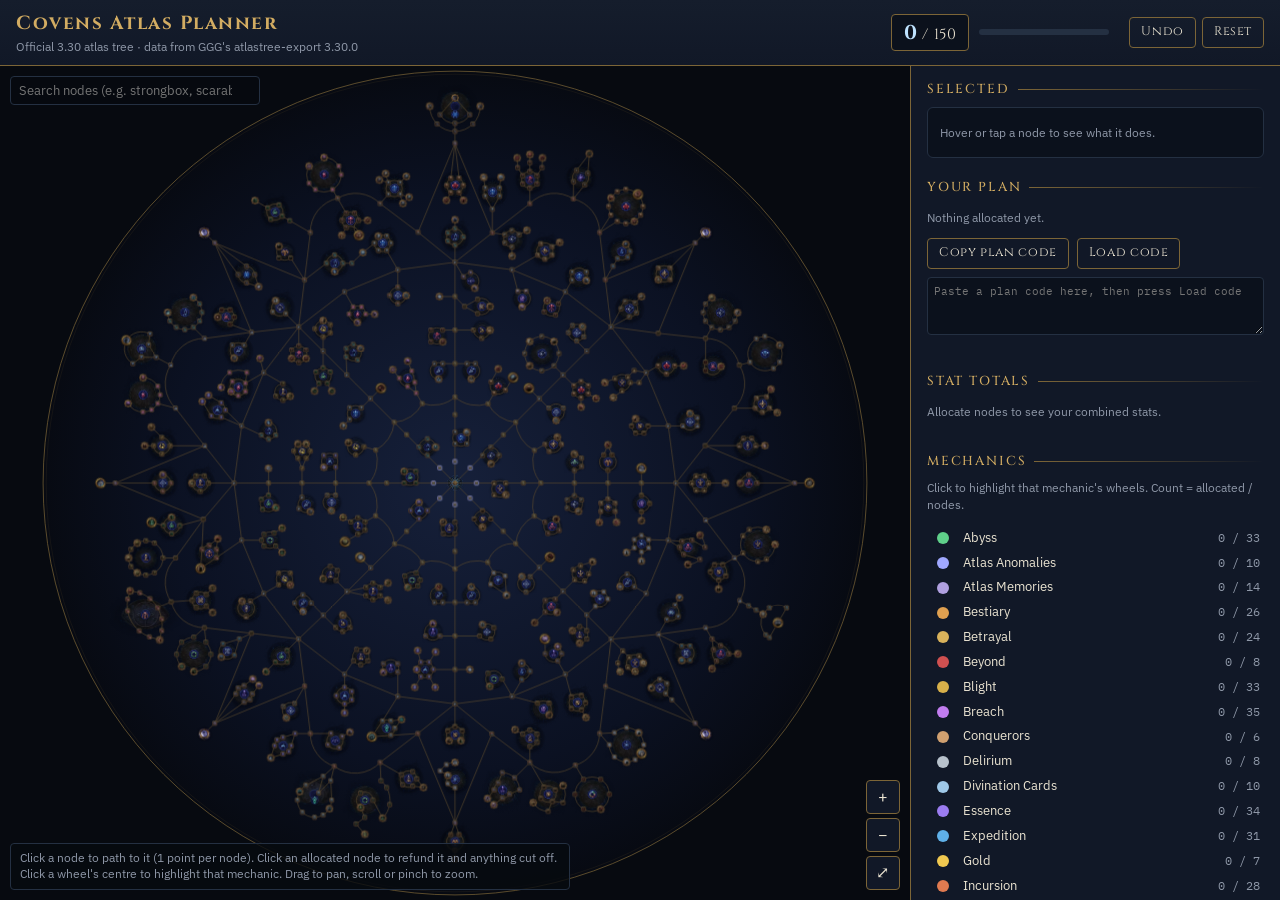
==== atlas/index.html @ fdf7815b "Add 3.30 atlas tree planner at /atlas/ Interactive Path of Exile 3.30 atlas passive planner built fr" ====
<!doctype html>
<html lang="en">
<head>
<meta charset="utf-8">
<meta name="viewport" content="width=device-width, initial-scale=1, viewport-fit=cover">
<title>Covens Atlas Planner</title>
<link rel="preconnect" href="https://fonts.googleapis.com">
<link rel="stylesheet" href="https://fonts.googleapis.com/css2?family=Cinzel:wght@500;700&family=IBM+Plex+Sans:wght@400;500;600&family=IBM+Plex+Mono:wght@400;500&display=swap">
<style>
/* Layout: full-height app; official atlas art on a night disc, ledger sidebar on the right, stacks on phones. Single dark look by choice. */
:root{
  --void:#070a10; --night:#0c1220; --panel:#111827; --panel-2:#0b111c; --line:#243042;
  --ink:#ebe4d2; --muted:#8f98a8;
  --brass:#d2ac62; --brass-dim:#7c6537; --frost:#bfe3ff;
  --good:#7fc58a; --warn:#e0b85a; --bad:#e07a6a;
  --f-display:"Cinzel","Trajan Pro",Georgia,serif;
  --f-body:"IBM Plex Sans",system-ui,-apple-system,"Segoe UI",sans-serif;
  --f-mono:"IBM Plex Mono",ui-monospace,Menlo,Consolas,monospace;
  color-scheme:dark;
}
html,body{height:100%;margin:0}
body{background:var(--void);color:var(--ink);font-family:var(--f-body);font-size:14px;line-height:1.45}
*{box-sizing:border-box}
.app{display:flex;flex-direction:column;height:100%}
header.bar{display:flex;flex-wrap:wrap;align-items:center;gap:10px 20px;padding-block:10px;padding-left:max(16px,env(safe-area-inset-left,0px));padding-right:max(16px,env(safe-area-inset-right,0px));border-bottom:1px solid var(--brass-dim);background:linear-gradient(180deg,#151d2c,var(--panel))}
h1{font-family:var(--f-display);font-weight:700;font-size:19px;letter-spacing:.08em;margin:0;color:var(--brass);text-wrap:balance}
.sub{color:var(--muted);font-size:12px}
.pts{display:flex;align-items:center;gap:10px;margin-left:auto}
.plaque{font-family:var(--f-display);font-variant-numeric:tabular-nums;border:1px solid var(--brass-dim);border-radius:4px;padding:3px 12px;background:var(--panel-2);font-size:15px;color:var(--ink);letter-spacing:.04em}
.plaque b{font-weight:700;font-size:20px;color:var(--frost)}
.pts.over .plaque b{color:var(--bad)}
.meter{width:130px;height:6px;border-radius:3px;background:var(--line);overflow:hidden}
.meter i{display:block;height:100%;background:linear-gradient(90deg,#6fa8d8,var(--frost));width:0}
.pts.over .meter i{background:var(--bad)}
.btns{display:flex;gap:6px;flex-wrap:wrap}
button,select,textarea,input{font:inherit;color:var(--ink)}
button{background:transparent;border:1px solid var(--brass-dim);border-radius:4px;padding:5px 11px;cursor:pointer;font-size:12.5px;font-family:var(--f-display);letter-spacing:.05em}
button:hover{border-color:var(--brass);color:var(--brass)}
button:focus-visible,select:focus-visible,textarea:focus-visible,input:focus-visible,.lrow:focus-visible{outline:2px solid var(--brass);outline-offset:2px}
main{flex:1;display:flex;min-height:0}
.canvas{flex:1;position:relative;min-width:0;background:var(--void)}
svg#tree{width:100%;height:100%;display:block;touch-action:none;cursor:grab;user-select:none}
svg#tree.drag{cursor:grabbing}
.search{position:absolute;left:calc(10px + env(safe-area-inset-left,0px));top:10px;display:flex;align-items:center;gap:6px;background:rgba(7,10,16,.85);border:1px solid var(--line);border-radius:4px;padding:4px 6px;max-width:calc(100% - 20px)}
.search input{background:transparent;border:0;outline:0;color:var(--ink);font:13px var(--f-body);width:min(230px,52vw)}
.search span{font-size:11.5px;color:var(--muted);white-space:nowrap}
.zoom{position:absolute;right:calc(10px + env(safe-area-inset-right,0px));bottom:10px;display:flex;flex-direction:column;gap:4px}
.zoom button{width:34px;height:34px;padding:0;background:var(--panel);font-family:var(--f-body);font-size:16px}
.hint{position:absolute;left:calc(10px + env(safe-area-inset-left,0px));bottom:10px;font-size:11.5px;color:var(--muted);background:rgba(7,10,16,.8);border:1px solid var(--line);padding:6px 9px;border-radius:4px;max-width:min(560px,calc(100% - 70px))}
#tip{position:absolute;pointer-events:none;background:rgba(17,24,39,.96);border:1px solid var(--brass-dim);border-radius:4px;padding:7px 9px;font-size:12px;max-width:250px;z-index:5;box-shadow:0 6px 18px rgba(0,0,0,.5)}
#tip b{font-family:var(--f-display);letter-spacing:.03em}
aside{width:370px;flex:none;border-left:1px solid var(--brass-dim);background:var(--panel);overflow-y:auto;padding-block:14px;padding-left:16px;padding-right:max(16px,env(safe-area-inset-right,0px));display:flex;flex-direction:column;gap:20px}
aside h2{font-family:var(--f-display);font-size:13px;letter-spacing:.14em;text-transform:uppercase;color:var(--brass);margin:0 0 8px;font-weight:500;display:flex;align-items:center;gap:8px}
aside h2::after{content:"";flex:1;height:1px;background:linear-gradient(90deg,var(--brass-dim),transparent)}
.legend-group{margin-bottom:10px}
.legend-group h3{font-size:11px;letter-spacing:.09em;text-transform:uppercase;color:var(--muted);margin:0 0 4px;font-weight:600}
.lrow{display:grid;grid-template-columns:24px 1fr auto auto;gap:8px;align-items:center;padding:3px 4px;border-radius:4px;cursor:pointer;font-size:13px}
.lrow:hover{background:rgba(210,172,98,.08)}
.lrow.sel{background:rgba(210,172,98,.18)}
.lrow .dir{color:var(--muted);font-family:var(--f-mono);font-size:11px}
.lrow .cnt{font-family:var(--f-mono);font-size:11.5px;font-variant-numeric:tabular-nums;color:var(--muted);min-width:50px;text-align:right}
.lrow .cnt.has{color:var(--frost)}
.card{border:1px solid var(--line);border-radius:6px;padding:10px 12px;background:var(--panel-2)}
.card p{margin:6px 0}
.info-head{display:flex;gap:10px;align-items:center}
.tag{display:inline-block;font-size:10.5px;letter-spacing:.06em;text-transform:uppercase;padding:1px 6px;border-radius:3px;border:1px solid currentColor;margin-right:4px}
.tag.ok{color:var(--good)} .tag.mid{color:var(--warn)} .tag.no{color:var(--bad)}
ul.plain{margin:6px 0;padding-left:18px}
ul.plain li{margin:3px 0}
.small{font-size:12px;color:var(--muted)}
a{color:var(--brass)}
textarea{width:100%;min-height:58px;background:var(--panel-2);border:1px solid var(--line);border-radius:4px;padding:6px;font-family:var(--f-mono);font-size:11px}
.row{display:flex;gap:8px;align-items:center;flex-wrap:wrap}
select{background:var(--panel-2);border:1px solid var(--line);border-radius:4px;padding:4px}
.alloc-list{font-size:12.5px;font-variant-numeric:tabular-nums}
.alloc-list div{display:flex;justify-content:space-between;align-items:center;gap:8px;border-bottom:1px dotted var(--line);padding:3px 0}
.alloc-list .nm{display:flex;align-items:center;gap:6px}
@media (max-width:820px){
  main{flex-direction:column}
  .canvas{flex:none;height:62vh}
  aside{width:auto;border-left:0;border-top:1px solid var(--brass-dim);padding-left:max(16px,env(safe-area-inset-left,0px))}
  .pts{margin-left:0}
}
.node,.wheel{transition:opacity .15s}
@media (prefers-reduced-motion:reduce){*{transition:none!important}}
.stats{margin:4px 0 8px;padding-left:18px;color:var(--ink)}.stats li{margin:2px 0}
@keyframes qp{50%{stroke-opacity:.35}}.qhit{animation:qp 1.4s ease-in-out infinite}
.node{cursor:pointer}.wheel{cursor:pointer}
</style>
</head>
<body>


<div class="app">
<header class="bar">
  <div>
    <h1>Covens Atlas Planner</h1>
    <div class="sub">Official 3.30 atlas tree · data from GGG's atlastree-export 3.30.0</div>
  </div>
  <div class="pts" id="pts"><div class="plaque"><b id="used">0</b> / 150</div><div class="meter"><i id="meterbar"></i></div></div>
  <div class="btns">
    <button id="undoBtn" type="button">Undo</button>
    <button id="resetBtn" type="button">Reset</button>
  </div>
</header>
<main>
  <div class="canvas">
    <svg id="tree" aria-label="Atlas passive tree"><defs id="defs"></defs></svg>
    <div id="tip" hidden></div>
    <div class="hint" id="hint">Click a node to path to it (1 point per node). Click an allocated node to refund it and anything cut off. Click a wheel's centre to highlight that mechanic. Drag to pan, scroll or pinch to zoom.</div>
    <div class="search"><input id="q" type="search" placeholder="Search nodes (e.g. strongbox, scarab, map)" aria-label="Search nodes" autocomplete="off"><span id="qn"></span></div>
    <div class="zoom"><button id="zin" type="button" aria-label="Zoom in">+</button><button id="zout" type="button" aria-label="Zoom out">−</button><button id="zfit" type="button" aria-label="Fit tree">⤢</button></div>
  </div>
  <aside>
    <section>
      <h2>Selected</h2>
      <div class="card" id="info"><p class="small">Hover or tap a node to see what it does.</p></div>
    </section>
    <section>
      <h2>Your plan</h2>
      <div class="alloc-list" id="plan"></div>
      <div class="row" style="margin-top:10px"><button id="copyBtn" type="button">Copy plan code</button><button id="loadBtn" type="button">Load code</button></div>
      <textarea id="code" aria-label="Plan code" placeholder="Paste a plan code here, then press Load code" style="margin-top:8px"></textarea>
      <p class="small" id="codemsg"></p>
    </section>
    <section>
      <h2>Stat totals</h2>
      <div id="totals" class="small"><p>Allocate nodes to see your combined stats.</p></div>
    </section>
    <section>
      <h2>Mechanics</h2>
      <p class="small" style="margin-top:0">Click to highlight that mechanic's wheels. Count = allocated / nodes.</p>
      <div id="legend"></div>
    </section>
    <section>
      <h2>About</h2>
      <div class="card small">
        <p>Nodes, links, stats and icons come from GGG's official export, <a href="https://github.com/grindinggear/atlastree-export/releases/tag/3.30.0" target="_blank" rel="noopener">atlastree-export 3.30.0</a>. The export still lists 138 total points; the 3.30 <a href="https://www.pathofexile.com/forum/view-thread/4013680" target="_blank" rel="noopener">patch notes</a> say 150, so the counter uses 150.</p>
        <p>Gateways: allocating a gateway lets you path on from its paired gateway, as in game. Multiple-choice notables let you pick one effect in the Selected panel.</p>
        <p>Plans are saved in this browser. Use the plan code to share one.</p>
      </div>
    </section>
  </aside>
</main>
</div>
<script>
const DATA = {"nodes":[{"id":63753,"x":-6910.6,"y":0.0,"k":2,"n":"Thorough Exploration","s":["If there are fewer than 50 monsters remaining in your Maps, Final Map Bosses\nare Empowered by Wildwood Wisps"],"m":-1,"ic":0,"ia":1,"f":"A methodical explorer will find many paths that others, in their haste, might miss."},{"id":57123,"x":-6622.6,"y":0.0,"k":0,"n":"Map Modifier Effect","s":["2% increased effect of Explicit Modifiers on your Maps"],"m":-1,"ic":2,"ia":3},{"id":23827,"x":-5717.4,"y":2646.9,"k":0,"n":"Searing Exarch Item Chance","s":["Monsters Influenced by The Searing Exarch in your Maps have 0.2% chance to drop an Item with a Searing Exarch Implicit Modifier"],"m":-1,"ic":4,"ia":5},{"id":23887,"x":-5943.9,"y":2254.7,"k":0,"n":"Searing Exarch Item Chance","s":["Monsters Influenced by The Searing Exarch in your Maps have 0.2% chance to drop an Item with a Searing Exarch Implicit Modifier"],"m":-1,"ic":4,"ia":5},{"id":17827,"x":-5717.4,"y":2876.8,"k":0,"n":"Searing Exarch Item Chance","s":["Monsters Influenced by The Searing Exarch in your Maps have 0.2% chance to drop an Item with a Searing Exarch Implicit Modifier"],"m":-1,"ic":4,"ia":5},{"id":27100,"x":-5796.1,"y":2430.9,"k":0,"n":"Searing Exarch Item Chance","s":["Monsters Influenced by The Searing Exarch in your Maps have 0.2% chance to drop an Item with a Searing Exarch Implicit Modifier"],"m":-1,"ic":4,"ia":5},{"id":53603,"x":-6143.0,"y":2139.8,"k":0,"n":"Searing Exarch Item Chance","s":["Monsters Influenced by The Searing Exarch in your Maps have 0.2% chance to drop an Item with a Searing Exarch Implicit Modifier"],"m":-1,"ic":4,"ia":5},{"id":55003,"x":-6334.5,"y":2102.3,"k":1,"n":"The Light of Dawn","s":["50% chance to spawn a Searing Exarch Altar when the Influence of The Searing Exarch first appears in your Maps"],"m":-1,"ic":6,"ia":7},{"id":19199,"x":-5823.5,"y":-2449.0,"k":0,"n":"Atlas Anomaly Chance","s":["8% increased chance for Atlas Anomalies to manifest in your Maps"],"m":1,"ic":8,"ia":9},{"id":51082,"x":-5973.3,"y":-2697.5,"k":0,"n":"Atlas Anomaly Chance","s":["8% increased chance for Atlas Anomalies to manifest in your Maps"],"m":1,"ic":8,"ia":9},{"id":56580,"x":-5946.1,"y":-2906.6,"k":0,"n":"Atlas Anomaly Chance","s":["8% increased chance for Atlas Anomalies to manifest in your Maps"],"m":1,"ic":8,"ia":9},{"id":36792,"x":-6113.6,"y":-2454.5,"k":0,"n":"Atlas Anomaly Chance","s":["8% increased chance for Atlas Anomalies to manifest in your Maps"],"m":1,"ic":8,"ia":9},{"id":26568,"x":-6281.1,"y":-2326.4,"k":0,"n":"Atlas Anomaly Chance","s":["8% increased chance for Atlas Anomalies to manifest in your Maps"],"m":1,"ic":8,"ia":9},{"id":30545,"x":-6403.7,"y":-2784.0,"k":2,"n":"Phantom Anomalies","s":["Atlas Anomalies manifest on completing Shaped Regions instead of on Map Completion\nAtlas Anomalies can manifest from any Quadrant"],"m":1,"ic":10,"ia":11,"f":"The Atlas is ever-shifting. Its only constant is uncertainty."},{"id":64635,"x":-6113.6,"y":-2616.5,"k":3,"n":"Atlas Anomalies","m":1,"ic":12},{"id":16822,"x":-6082.4,"y":-1384.6,"k":0,"n":"Breach Rare Monster Chance","s":["Breaches in your Maps spawn 5% increased Rare Monsters"],"m":7,"ic":13,"ia":14},{"id":11045,"x":-5914.9,"y":-1429.4,"k":0,"n":"Breach Rare Monster Chance","s":["Breaches in your Maps spawn 5% increased Rare Monsters"],"m":7,"ic":13,"ia":14},{"id":2328,"x":-5792.3,"y":-1552.1,"k":0,"n":"Additional Unstable Breach Chance","s":["Your Maps which contain Unstable Breaches have 8% chance to contain an additional Unstable Breach"],"m":7,"ic":13,"ia":14},{"id":22689,"x":-5747.4,"y":-1719.6,"k":0,"n":"Additional Unstable Breach Chance","s":["Your Maps which contain Unstable Breaches have 8% chance to contain an additional Unstable Breach"],"m":7,"ic":13,"ia":14},{"id":28834,"x":-5792.3,"y":-1887.1,"k":0,"n":"Additional Unstable Breach Chance","s":["Your Maps which contain Unstable Breaches have 8% chance to contain an additional Unstable Breach"],"m":7,"ic":13,"ia":14},{"id":3204,"x":-6372.6,"y":-1552.1,"k":1,"n":"Multiple Fronts","s":["Unstable Breaches in your Maps are 10% faster for each Unstable Breach already opened\nMonsters from Unstable Breaches in your Maps have increased Difficulty and Reward for each Breach already opened"],"m":7,"ic":15,"ia":16},{"id":14287,"x":-6082.4,"y":-2054.6,"k":1,"n":"Massing Forces","s":["Your Maps which contain Unstable Breaches have 10% chance to contain two additional Unstable Breaches","Your Maps which contain Unstable Breaches have 5% chance to contain three additional Unstable Breaches","Your Maps which contain Unstable Breaches have 1% chance to contain ten additional Unstable Breaches"],"m":7,"ic":17,"ia":18},{"id":21368,"x":-6082.4,"y":-1719.6,"k":3,"n":"Breach","m":7,"ic":19},{"id":65499,"x":-6046.2,"y":2578.7,"k":3,"n":"The Searing Exarch","m":31,"ic":20},{"id":59998,"x":-5860.0,"y":1169.6,"k":0,"n":"Blighted Map Reward Chance","s":["Blight Chests in your Maps have 15% more chance to contain Blighted Maps"],"m":6,"ic":21,"ia":22},{"id":16917,"x":-6027.5,"y":1124.7,"k":0,"n":"Blighted Map Reward Chance","s":["Blight Chests in your Maps have 15% more chance to contain Blighted Maps"],"m":6,"ic":21,"ia":22},{"id":8522,"x":-6317.6,"y":1627.2,"k":0,"n":"Additional Blight Chest Chance","s":["Lanes of Blight Encounters in your Maps have 5% chance for an additional Reward Chest"],"m":6,"ic":21,"ia":22},{"id":28480,"x":-6317.6,"y":1292.2,"k":0,"n":"Additional Blight Chest Chance","s":["Lanes of Blight Encounters in your Maps have 5% chance for an additional Reward Chest"],"m":6,"ic":21,"ia":22},{"id":723,"x":-6027.5,"y":1794.7,"k":0,"n":"Additional Blight Chest Reward Chance","s":["8% chance for Blight Chests to contain an additional Reward"],"m":6,"ic":21,"ia":22},{"id":6686,"x":-5860.0,"y":1749.8,"k":0,"n":"Additional Blight Chest Reward Chance","s":["8% chance for Blight Chests to contain an additional Reward"],"m":6,"ic":21,"ia":22},{"id":42521,"x":-5692.5,"y":1459.7,"k":0,"n":"Additional Blight Chest Reward Chance","s":["8% chance for Blight Chests to contain an additional Reward"],"m":6,"ic":21,"ia":22},{"id":4936,"x":-6195.0,"y":1749.8,"k":1,"n":"Mycelial Swarm","s":["Blight Lanes in your Maps have +15% Surpassing Chance to have\nan additional reward per Lane in Blight encounter"],"m":6,"ic":23,"ia":24},{"id":59522,"x":-6362.5,"y":1459.7,"k":1,"n":"Epidemiology","s":["Varieties of Items contained in 5 Blight Chests in your Maps are Lucky"],"m":6,"ic":25,"ia":26},{"id":35017,"x":-6195.0,"y":1169.6,"k":1,"n":"Biological Vector","s":["Blight Chests in your Maps have 60% more chance to contain Blighted Maps","30% chance for Blighted Maps found in your Maps to have 3 additional random Anointments"],"m":6,"ic":27,"ia":28},{"id":43214,"x":-6027.5,"y":1459.7,"k":3,"n":"Blight","m":6,"ic":29},{"id":45404,"x":-5917.9,"y":-1092.7,"k":1,"n":"Secrets Unveiled","m":-1,"ic":30,"ia":31,"v":[["Immortal Syndicate Members in your Maps have 25% chance to\ndrop an additional Double-Veiled Item"],["4% chance for Veiled Items found in your Maps to drop as Allflames instead"]]},{"id":62654,"x":-5914.7,"y":767.2,"k":2,"n":"Speaker of the Dead","s":["Tormented Spirits in your Maps can Possess Players for 30 seconds\nTormented Spirits in your Maps cannot Possess Monsters"],"m":-1,"ic":32,"ia":33,"f":"For nine hundred years, they have had no voice, no hope. Finally, they have found a kindred soul... in you.","r":["(Players can Touch up to 50 nearby normal or magic Monsters for each Tormented Spirit Possessing them)"]},{"id":54499,"x":-5757.5,"y":3057.7,"k":1,"n":"Baptised by Fire","s":["Your Maps have 10% chance to award double progress towards encountering The Searing Exarch"],"m":-1,"ic":34,"ia":35},{"id":59859,"x":-5956.7,"y":2999.2,"k":0,"n":"Searing Exarch Influence Pack Size","s":["Monster Packs Influenced by The Searing Exarch in your Maps have 5% increased Pack Size"],"m":-1,"ic":4,"ia":5},{"id":36483,"x":-6155.8,"y":2884.2,"k":0,"n":"Searing Exarch Influence Pack Size","s":["Monster Packs Influenced by The Searing Exarch in your Maps have 5% increased Pack Size"],"m":-1,"ic":4,"ia":5},{"id":12102,"x":-6382.2,"y":2492.1,"k":0,"n":"Searing Exarch Influence Pack Size","s":["Monster Packs Influenced by The Searing Exarch in your Maps have 5% increased Pack Size"],"m":-1,"ic":4,"ia":5},{"id":57451,"x":-6382.2,"y":2262.2,"k":0,"n":"Searing Exarch Influence Pack Size","s":["Monster Packs Influenced by The Searing Exarch in your Maps have 5% increased Pack Size"],"m":-1,"ic":4,"ia":5},{"id":23632,"x":-5876.2,"y":-727.1,"k":0,"n":"Betrayal Veiled Item Chance","s":["Immortal Syndicate Members in your Maps have 8% chance to\ndrop an additional Veiled Item"],"m":4,"ic":36,"ia":37},{"id":10660,"x":-5714.2,"y":-565.1,"k":0,"n":"Betrayal Veiled Item Chance","s":["Immortal Syndicate Members in your Maps have 8% chance to\ndrop an additional Veiled Item"],"m":4,"ic":36,"ia":37},{"id":57793,"x":-5552.2,"y":-727.1,"k":0,"n":"Betrayal Veiled Item Chance","s":["Immortal Syndicate Members in your Maps have 8% chance to\ndrop an additional Veiled Item"],"m":4,"ic":36,"ia":37},{"id":61132,"x":-5714.2,"y":-889.1,"k":0,"n":"Betrayal Veiled Item Chance","s":["Immortal Syndicate Members in your Maps have 8% chance to\ndrop an additional Veiled Item"],"m":4,"ic":36,"ia":37},{"id":56172,"x":-6049.2,"y":-727.1,"k":1,"n":"Head of the Snake","s":["Immortal Syndicate Members in your Maps are 100% more likely\nto be accompanied by their Leader","Immortal Syndicate Leaders in your Maps drop an additional Veiled Item"],"m":4,"ic":38,"ia":39},{"id":49894,"x":-5714.2,"y":-727.1,"k":3,"n":"Betrayal","m":4,"ic":40},{"id":16315,"x":-5697.0,"y":0.0,"k":3,"n":"Maps","m":18,"ic":41},{"id":58167,"x":-5697.0,"y":162.0,"k":0,"n":"Map Pack Size","s":["1% increased Pack Size in your Maps"],"m":18,"ic":42,"ia":43},{"id":10944,"x":-5535.0,"y":0.0,"k":0,"n":"Map Pack Size","s":["1% increased Pack Size in your Maps"],"m":18,"ic":42,"ia":43},{"id":37913,"x":-5859.0,"y":0.0,"k":0,"n":"Map Pack Size","s":["1% increased Pack Size in your Maps"],"m":18,"ic":42,"ia":43},{"id":25273,"x":-5697.0,"y":-162.0,"k":1,"n":"Invasive Adversaries","s":["6% increased effect of Explicit Modifiers on your Maps","Your Maps contain 10% more Monster Packs consisting of difficult and rewarding Monsters"],"m":18,"ic":44,"ia":45},{"id":36820,"x":-5543.0,"y":-2301.2,"k":0,"n":"Map Magic Monsters","s":["3% increased number of Magic Monsters in your Maps"],"m":-1,"ic":46,"ia":47},{"id":46214,"x":-5533.1,"y":2316.4,"k":0,"n":"Map Rare Monsters","s":["3% increased number of Rare Monsters in your Maps"],"m":-1,"ic":48,"ia":49},{"id":46562,"x":-5523.7,"y":828.5,"k":3,"n":"Torment","m":34,"ic":50},{"id":875,"x":-5523.7,"y":666.5,"k":1,"n":"Exodus of Souls","s":["10% chance for a Tormented Spirit in your Tier 16 Maps to\nbe replaced by a Tormented Procurator"],"m":34,"ic":51,"ia":52},{"id":45514,"x":-5685.7,"y":828.5,"k":0,"n":"Tormented Spirit Chance","s":["Your Maps have +25% Surpassing Chance to be haunted by a Tormented Spirit"],"m":34,"ic":53,"ia":54},{"id":20144,"x":-5523.7,"y":990.5,"k":0,"n":"Tormented Spirit Chance","s":["Your Maps have +25% Surpassing Chance to be haunted by a Tormented Spirit"],"m":34,"ic":53,"ia":54},{"id":62484,"x":-5361.7,"y":828.5,"k":0,"n":"Tormented Spirit Chance","s":["Your Maps have +25% Surpassing Chance to be haunted by a Tormented Spirit"],"m":34,"ic":53,"ia":54},{"id":30402,"x":-5447.7,"y":-1459.7,"k":0,"n":"Map Magic Monsters","s":["3% increased number of Magic Monsters in your Maps"],"m":-1,"ic":46,"ia":47},{"id":5338,"x":-5447.7,"y":1459.7,"k":0,"n":"Map Rare Monsters","s":["3% increased number of Rare Monsters in your Maps"],"m":-1,"ic":48,"ia":49},{"id":19883,"x":-4932.6,"y":-3325.9,"k":0,"n":"Sacred Flora Wisp Quantity","s":["10% increased Wildwood Wisps spread by Sacred Flora in your Maps"],"m":24,"ic":55,"ia":56},{"id":58007,"x":-5435.1,"y":-3035.8,"k":0,"n":"Sacred Flora Chance","s":["Your Maps have +15% Surpassing Chance to contain Sacred Flora"],"m":24,"ic":55,"ia":56},{"id":62435,"x":-5557.7,"y":-3158.4,"k":0,"n":"Sacred Flora Chance","s":["Your Maps have +15% Surpassing Chance to contain Sacred Flora"],"m":24,"ic":55,"ia":56},{"id":53175,"x":-5100.1,"y":-3616.0,"k":1,"n":"Bountiful Harvest","s":["Sacred Fauna in your Maps grant 100% increased Experience","Sacred Flora in your Maps spreads Wildwood Wisps to 30% increased Monsters"],"m":24,"ic":57,"ia":58},{"id":22721,"x":-4977.5,"y":-3158.4,"k":0,"n":"Sacred Flora Wisp Quantity","s":["10% increased Wildwood Wisps spread by Sacred Flora in your Maps"],"m":24,"ic":55,"ia":56},{"id":39276,"x":-5602.6,"y":-3325.9,"k":1,"n":"Rich Soil","s":["Explicit Modifiers on Sacred Flora in your Maps have 50% increased effect"],"m":24,"ic":59,"ia":60},{"id":11226,"x":-5100.1,"y":-3035.8,"k":0,"n":"Sacred Flora Chance","s":["Your Maps have +15% Surpassing Chance to contain Sacred Flora"],"m":24,"ic":55,"ia":56},{"id":50843,"x":-5267.6,"y":-2990.9,"k":0,"n":"Sacred Flora Chance","s":["Your Maps have +15% Surpassing Chance to contain Sacred Flora"],"m":24,"ic":55,"ia":56},{"id":21895,"x":-4977.5,"y":-3493.4,"k":0,"n":"Sacred Flora Wisp Quantity","s":["10% increased Wildwood Wisps spread by Sacred Flora in your Maps"],"m":24,"ic":55,"ia":56},{"id":3643,"x":-5267.6,"y":-3325.9,"k":3,"n":"Sacred Flora","m":24,"ic":61},{"id":59712,"x":-5426.6,"y":3339.6,"k":0,"n":"Abyssal Monster Rarity","s":["Abyssal Monsters in your Maps have 8% increased Item Rarity"],"m":0,"ic":62,"ia":63},{"id":57742,"x":-5328.5,"y":3102.7,"k":0,"n":"Abyssal Monster Rarity","s":["Abyssal Monsters in your Maps have 8% increased Item Rarity"],"m":0,"ic":62,"ia":63},{"id":58691,"x":-5091.6,"y":3004.6,"k":0,"n":"Abyssal Monster Rarity","s":["Abyssal Monsters in your Maps have 8% increased Item Rarity"],"m":0,"ic":62,"ia":63},{"id":1794,"x":-4854.8,"y":3576.5,"k":0,"n":"Abyss Additional Pit Chance","s":["Abysses in your Maps have 15% Surpassing Chance to contain an additional Pit"],"m":0,"ic":62,"ia":63},{"id":4749,"x":-4756.6,"y":3339.6,"k":0,"n":"Abyss Additional Pit Chance","s":["Abysses in your Maps have 15% Surpassing Chance to contain an additional Pit"],"m":0,"ic":62,"ia":63},{"id":31685,"x":-4854.8,"y":3102.7,"k":0,"n":"Abyss Additional Pit Chance","s":["Abysses in your Maps have 15% Surpassing Chance to contain an additional Pit"],"m":0,"ic":62,"ia":63},{"id":36900,"x":-5091.6,"y":3674.6,"k":1,"n":"Subterranean Treasures","s":["Abysses in your Maps can spawn Abyssal Weavings instead of Abyssal Troves","Abyss Pits in your Maps are twice as likely to have Rewards"],"m":0,"ic":64,"ia":65},{"id":19806,"x":-5328.5,"y":3576.5,"k":1,"n":"Lightless Chasm","s":["Abyss Chasms in your Maps spawn 150% increased Monsters per fed Soul"],"m":0,"ic":66,"ia":67},{"id":59968,"x":-5091.6,"y":3339.6,"k":3,"n":"Abyss","m":0,"ic":68},{"id":50361,"x":-5048.0,"y":-140.3,"k":0,"n":"Blight Monster Count","s":["Blight Encounters in your Maps spawn 8% increased Non-Unique Monsters"],"m":6,"ic":21,"ia":22},{"id":16392,"x":-4886.0,"y":-140.3,"k":0,"n":"Blight Monster Count","s":["Blight Encounters in your Maps spawn 8% increased Non-Unique Monsters"],"m":6,"ic":21,"ia":22},{"id":64819,"x":-4805.0,"y":0.0,"k":0,"n":"Blight Monster Count","s":["Blight Encounters in your Maps spawn 6% increased Non-Unique Monsters"],"m":6,"ic":21,"ia":22},{"id":9277,"x":-4967.0,"y":162.0,"k":0,"n":"Blight Monster Rarity","s":["Blight Monsters in your Maps have 6% increased Item Rarity"],"m":6,"ic":21,"ia":22},{"id":35330,"x":-5129.0,"y":0.0,"k":1,"n":"Immunosuppression","s":["Each Empowering Tower in your Maps grants Blighted Monsters\nin range increased Difficulty and Reward"],"m":6,"ic":69,"ia":70},{"id":58512,"x":-4967.0,"y":0.0,"k":3,"n":"Blight","m":6,"ic":29},{"id":3333,"x":-4963.2,"y":2286.5,"k":3,"n":"Rare Monsters","m":21,"ic":71},{"id":9959,"x":-4848.7,"y":2401.1,"k":0,"n":"Map Rare Monsters","s":["5% increased number of Rare Monsters in your Maps"],"m":21,"ic":48,"ia":49},{"id":16735,"x":-4848.7,"y":2172.0,"k":0,"n":"Map Rare Monsters","s":["5% increased number of Rare Monsters in your Maps"],"m":21,"ic":48,"ia":49},{"id":39380,"x":-4726.3,"y":2049.6,"k":1,"n":"Seeing Double","s":["3 Rare Monsters in each of your Maps are Duplicated"],"m":21,"ic":72,"ia":73},{"id":16298,"x":-4726.3,"y":2523.4,"k":1,"n":"Imperfect Reflections","s":["Your Maps contain 3 additional Packs with Mirrored Rare Monsters"],"m":21,"ic":74,"ia":75},{"id":17492,"x":-5125.2,"y":2286.5,"k":0,"n":"Map Rare Monsters","s":["5% increased number of Rare Monsters in your Maps"],"m":21,"ic":48,"ia":49},{"id":54012,"x":-5044.2,"y":2146.2,"k":0,"n":"Map Rare Monsters","s":["5% increased number of Rare Monsters in your Maps"],"m":21,"ic":48,"ia":49},{"id":46865,"x":-5044.2,"y":2426.8,"k":0,"n":"Map Rare Monsters","s":["5% increased number of Rare Monsters in your Maps"],"m":21,"ic":48,"ia":49},{"id":63608,"x":-4905.1,"y":706.1,"k":0,"n":"Map Rare Monsters","s":["3% increased number of Rare Monsters in your Maps"],"m":-1,"ic":48,"ia":49},{"id":17000,"x":-4886.5,"y":-4886.5,"k":4,"n":"Mortal Gateway","s":["Connects to Mortal Gateway"],"m":-1,"ic":76,"ia":77,"f":"Life and Death are two sides of the same coin.","r":["(Allocating a Gateway allows you to allocate Atlas Passive Skills from its connected Gateway)"]},{"id":2017,"x":-4886.5,"y":4886.5,"k":4,"n":"Cryptic Gateway","s":["Connects to Cryptic Gateway"],"m":-1,"ic":76,"ia":77,"f":"Memory cannot exist without Thought.","r":["(Allocating a Gateway allows you to allocate Atlas Passive Skills from its connected Gateway)"]},{"id":34925,"x":-4884.3,"y":-2819.9,"k":0,"n":"Map Magic Monsters","s":["3% increased number of Magic Monsters in your Maps"],"m":-1,"ic":46,"ia":47},{"id":7771,"x":-4884.3,"y":2819.9,"k":0,"n":"Map Rare Monsters","s":["3% increased number of Rare Monsters in your Maps"],"m":-1,"ic":48,"ia":49},{"id":16780,"x":-4880.0,"y":-727.1,"k":0,"n":"Map Magic Monsters","s":["3% increased number of Magic Monsters in your Maps"],"m":-1,"ic":46,"ia":47},{"id":46891,"x":-4792.2,"y":1212.9,"k":0,"n":"Searing Exarch Influence Pack Size","s":["Monster Packs Influenced by The Searing Exarch in your Maps have 5% increased Pack Size"],"m":31,"ic":4,"ia":5},{"id":58236,"x":-4932.5,"y":1293.9,"k":0,"n":"Searing Exarch Influence Pack Size","s":["Monster Packs Influenced by The Searing Exarch in your Maps have 5% increased Pack Size"],"m":31,"ic":4,"ia":5},{"id":56397,"x":-4651.9,"y":1293.9,"k":0,"n":"Searing Exarch Influence Pack Size","s":["Monster Packs Influenced by The Searing Exarch in your Maps have 5% increased Pack Size"],"m":31,"ic":4,"ia":5},{"id":37260,"x":-4651.9,"y":1455.9,"k":0,"n":"Searing Exarch Influence Pack Size","s":["Monster Packs Influenced by The Searing Exarch in your Maps have 5% increased Pack Size"],"m":31,"ic":4,"ia":5},{"id":37197,"x":-4624.7,"y":1084.8,"k":1,"n":"Word of the Exarch","s":["Eldritch Embers found in your Maps influenced by The Searing Exarch have 10% chance to be Duplicated","Monster Packs Influenced by The Searing Exarch in your Maps have 2% chance to contain an additional Possessing Flame Wraith"],"m":31,"ic":78,"ia":79},{"id":48336,"x":-4959.7,"y":1665.0,"k":2,"n":"Wrath of the Cosmos","s":["Eldritch Altars Influenced by The Searing Exarch have 50% chance to have an additional Upside","Eldritch Altars Influenced by The Searing Exarch which have an additional Upside have 100% increased Effect of Downsides"],"m":31,"ic":80,"ia":81,"f":"A fiery dawn illumines the horizon, and it becomes apparent that all that glitters is not gold..."},{"id":54192,"x":-4792.2,"y":1374.9,"k":3,"n":"The Searing Exarch","m":31,"ic":20},{"id":2929,"x":-4682.9,"y":-4682.9,"k":0,"n":"Map Modifier Effect","s":["2% increased effect of Explicit Modifiers on your Maps"],"m":-1,"ic":2,"ia":3},{"id":31171,"x":-4682.9,"y":4682.9,"k":0,"n":"Map Modifier Effect","s":["2% increased effect of Explicit Modifiers on your Maps"],"m":-1,"ic":2,"ia":3},{"id":11021,"x":-4927.2,"y":-1590.2,"k":1,"n":"Recrystallisation","s":["Imprisoned Monsters in your Maps can be Corrupted an additional time"],"m":11,"ic":82,"ia":83},{"id":40027,"x":-4556.1,"y":-1282.4,"k":0,"n":"Essence Chance","s":["Your Maps have +25% Surpassing Chance to contain an Imprisoned Monster"],"m":11,"ic":84,"ia":85},{"id":61220,"x":-4751.6,"y":-1308.2,"k":0,"n":"Essence Chance","s":["Your Maps have +25% Surpassing Chance to contain an Imprisoned Monster"],"m":11,"ic":84,"ia":85},{"id":33193,"x":-4556.1,"y":-1563.0,"k":0,"n":"Essence Chance","s":["Your Maps have +25% Surpassing Chance to contain an Imprisoned Monster"],"m":11,"ic":84,"ia":85},{"id":48502,"x":-4475.1,"y":-1422.7,"k":0,"n":"Essence Chance","s":["Your Maps have +25% Surpassing Chance to contain an Imprisoned Monster"],"m":11,"ic":84,"ia":85},{"id":17158,"x":-4804.6,"y":-1712.8,"k":1,"n":"Commensurate Corruption","s":["Using a Vaal Orb on Imprisoned Monsters in your Maps replaces all Essences with one of the Essences on the Imprisoned Monster"],"m":11,"ic":82,"ia":83},{"id":62925,"x":-4637.1,"y":-1422.7,"k":3,"n":"Essence","m":11,"ic":86},{"id":62476,"x":-4302.8,"y":-3236.6,"k":0,"n":"Beyond Chance","s":["Your Maps have 20% increased chance to contain a Demonic Evocator"],"m":5,"ic":87,"ia":88},{"id":43055,"x":-4626.8,"y":-3236.6,"k":1,"n":"Scent of Blood","s":["Your Maps have 60% increased chance to contain a Demonic Evocator"],"m":5,"ic":89,"ia":90},{"id":47488,"x":-4545.8,"y":-3376.9,"k":0,"n":"Beyond Chance","s":["Your Maps have 20% increased chance to contain a Demonic Evocator"],"m":5,"ic":87,"ia":88},{"id":60286,"x":-4383.8,"y":-3376.9,"k":0,"n":"Beyond Chance","s":["Your Maps have 20% increased chance to contain a Demonic Evocator"],"m":5,"ic":87,"ia":88},{"id":64449,"x":-4383.8,"y":-3096.3,"k":0,"n":"Beyond Chance","s":["Your Maps have 20% increased chance to contain a Demonic Evocator"],"m":5,"ic":87,"ia":88},{"id":54190,"x":-4464.8,"y":-3236.6,"k":3,"n":"Beyond","m":5,"ic":91},{"id":8247,"x":-4555.5,"y":3391.1,"k":1,"n":"Group Solidarity","s":["4 Monster Packs in your Maps are upgraded to Magic"],"m":17,"ic":92,"ia":93},{"id":31581,"x":-4300.6,"y":3357.6,"k":0,"n":"Magic Monsters","s":["5% increased number of Magic Monsters in your Maps"],"m":17,"ic":94,"ia":95},{"id":51874,"x":-4521.9,"y":3136.3,"k":0,"n":"Magic Monsters","s":["5% increased number of Magic Monsters in your Maps"],"m":17,"ic":94,"ia":95},{"id":62175,"x":-4204.1,"y":3039.7,"k":0,"n":"Magic Monsters","s":["5% increased number of Magic Monsters in your Maps"],"m":17,"ic":94,"ia":95},{"id":34681,"x":-4440.9,"y":3276.6,"k":3,"n":"Magic Monsters","m":17,"ic":96},{"id":64218,"x":-4305.8,"y":0.0,"k":0,"n":"Thread Drop Chance","s":["3% increased Threads found in your Maps"],"m":-1,"ic":97,"ia":98},{"id":63789,"x":-4392.6,"y":-2155.7,"k":0,"n":"Breach Pack Size","s":["Breach Monsters in your Maps have 5% increased Pack Size"],"m":7,"ic":13,"ia":14},{"id":26907,"x":-4057.6,"y":-2155.7,"k":0,"n":"Breach Pack Size","s":["Breach Monsters in your Maps have 5% increased Pack Size"],"m":7,"ic":13,"ia":14},{"id":65535,"x":-4339.6,"y":-1980.1,"k":0,"n":"Breach Hiveblood Quantity","s":["5% increased Quantity of Hiveblood found in your Maps"],"m":7,"ic":13,"ia":14},{"id":58635,"x":-4225.1,"y":-1703.6,"k":0,"n":"Breach Wombgift Quantity","s":["8% increased Quantity of Wombgifts found in your Maps"],"m":7,"ic":13,"ia":14},{"id":32559,"x":-4084.8,"y":-1784.6,"k":0,"n":"Breach Wombgift Quantity","s":["8% increased Quantity of Wombgifts found in your Maps"],"m":7,"ic":13,"ia":14},{"id":25923,"x":-4084.8,"y":-1946.6,"k":0,"n":"Breach Hiveblood Quantity","s":["5% increased Quantity of Hiveblood found in your Maps"],"m":7,"ic":13,"ia":14},{"id":26924,"x":-4560.1,"y":-1865.6,"k":1,"n":"Violent Skirmish","s":["Breach Encounters in your Maps are 20% faster"],"m":7,"ic":99,"ia":100},{"id":40832,"x":-4365.4,"y":-1784.6,"k":1,"n":"Fortified Dominance","s":["Breach Hives in your Maps have 60% increased chance to lead to Fortresses","Breach Bosses in your Maps have 25% chance to be Duplicated"],"m":7,"ic":101,"ia":102},{"id":46743,"x":-4225.1,"y":-1865.6,"k":3,"n":"Breach","m":7,"ic":19},{"id":12839,"x":-4223.3,"y":-2577.1,"k":3,"n":"Threads","m":33,"ic":103},{"id":41232,"x":-4337.8,"y":-2691.7,"k":0,"n":"Thread Drop Chance","s":["4% increased Threads found in your Maps"],"m":33,"ic":97,"ia":98},{"id":25567,"x":-4108.7,"y":-2691.7,"k":0,"n":"Thread Drop Chance","s":["4% increased Threads found in your Maps"],"m":33,"ic":97,"ia":98},{"id":34352,"x":-4304.3,"y":-2436.8,"k":1,"n":"Significant Troves","s":["Unique Monsters in your Maps have 200% increased chance to drop Threads"],"m":33,"ic":104,"ia":105},{"id":48296,"x":-4158.2,"y":-1114.2,"k":0,"n":"Thread Drop Chance","s":["3% increased Threads found in your Maps"],"m":-1,"ic":97,"ia":98},{"id":42692,"x":-4158.2,"y":1114.2,"k":0,"n":"Thread Drop Chance","s":["3% increased Threads found in your Maps"],"m":-1,"ic":97,"ia":98},{"id":43591,"x":-3995.6,"y":4224.7,"k":0,"n":"Legion Chest Splinter Chance","s":["Timeless Splinters contained in Legion Chests in your Maps have 6% chance to be Duplicated"],"m":16,"ic":106,"ia":107},{"id":51014,"x":-3948.1,"y":4110.1,"k":0,"n":"Legion Chest Splinter Chance","s":["Timeless Splinters contained in Legion Chests in your Maps have 6% chance to be Duplicated"],"m":16,"ic":106,"ia":107},{"id":43052,"x":-4110.1,"y":4272.1,"k":0,"n":"Legion Chest Splinter Chance","s":["Timeless Splinters contained in Legion Chests in your Maps have 6% chance to be Duplicated"],"m":16,"ic":106,"ia":107},{"id":40490,"x":-4272.1,"y":4110.1,"k":0,"n":"Legion Chest Break Out Range","s":["Legion Chests released from Stasis in your Maps release other Monsters and Chests with 20% increased Range"],"m":16,"ic":106,"ia":107},{"id":10431,"x":-4110.1,"y":3948.1,"k":0,"n":"Legion Chest Break Out Range","s":["Legion Chests released from Stasis in your Maps release other Monsters and Chests with 20% increased Range"],"m":16,"ic":106,"ia":107},{"id":41351,"x":-4224.7,"y":3995.6,"k":0,"n":"Legion Chest Break Out Range","s":["Legion Chests released from Stasis in your Maps release other Monsters and Chests with 20% increased Range"],"m":16,"ic":106,"ia":107},{"id":51572,"x":-3820.0,"y":3942.6,"k":1,"n":"Extra Provisions","s":["Each Legion in your Maps contains an additional War Hoard","Legion Chests in your Maps contain an additional Random Reward"],"m":16,"ic":108,"ia":109},{"id":50991,"x":-3942.6,"y":3820.0,"k":1,"n":"Spoils of War","s":["Legion Chests in your Maps have a 25% chance to spread their Rewards to\nLegion Monsters they release from stasis when they are broken out\nLegion Monsters that have gained Rewards have increased Difficulty"],"m":16,"ic":110,"ia":111},{"id":14005,"x":-4110.1,"y":4110.1,"k":3,"n":"Legion","m":16,"ic":112},{"id":20878,"x":-4070.4,"y":2443.5,"k":3,"n":"Mirage","m":20,"ic":113},{"id":14417,"x":-3989.4,"y":2303.2,"k":0,"n":"Mirage Chance","s":["Your Maps have 20% increased chance to contain a Mirage"],"m":20,"ic":114,"ia":115},{"id":32052,"x":-4070.4,"y":2605.5,"k":0,"n":"Mirage Chance","s":["Your Maps have 20% increased chance to contain a Mirage"],"m":20,"ic":114,"ia":115},{"id":14203,"x":-4151.4,"y":2303.2,"k":1,"n":"Timeworn Sands","s":["Your Maps have 50% increased chance to contain a Mirage"],"m":20,"ic":116,"ia":117},{"id":9879,"x":-4064.5,"y":-4064.5,"k":3,"n":"Atlas Memories","m":2,"ic":118},{"id":40092,"x":-4226.5,"y":-4064.5,"k":0,"n":"Map Item Memory Influence Chance","s":["10% increased chance for Maps found in your Maps to have Memory Influence"],"m":2,"ic":119,"ia":120},{"id":5730,"x":-4064.5,"y":-3902.5,"k":0,"n":"Map Item Memory Influence Chance","s":["10% increased chance for Maps found in your Maps to have Memory Influence"],"m":2,"ic":119,"ia":120},{"id":2322,"x":-3902.5,"y":-4064.5,"k":0,"n":"Equipment Item Memory Strands Chance","s":["10% increased chance for Equipment Items dropped in your Maps to have Memory Strands"],"m":2,"ic":119,"ia":120},{"id":12163,"x":-4064.5,"y":-4226.5,"k":0,"n":"Equipment Item Memory Strands Chance","s":["10% increased chance for Equipment Items dropped in your Maps to have Memory Strands"],"m":2,"ic":119,"ia":120},{"id":42908,"x":-3827.6,"y":-3827.6,"k":1,"n":"Grasp the Past","s":["The number of Memory Strands on Equipment Items found\nin your Maps has 50% chance to be Lucky"],"m":2,"ic":121,"ia":122,"r":["(Lucky things are rolled twice and the best result used)"]},{"id":31498,"x":-3968.3,"y":2929.6,"k":0,"n":"Map Rare Monsters","s":["3% increased number of Rare Monsters in your Maps"],"m":-1,"ic":48,"ia":49},{"id":10473,"x":-3965.0,"y":-2940.6,"k":0,"n":"Map Magic Monsters","s":["3% increased number of Magic Monsters in your Maps"],"m":-1,"ic":46,"ia":47},{"id":63533,"x":-3899.7,"y":-5507.7,"k":1,"n":"Reality Tether","m":-1,"ic":51,"ia":52,"v":[["Tormented Spirits in your Maps have 100% increased Duration"],["Tormented Spirits in your Maps cannot be Damaged"]]},{"id":19729,"x":-3802.7,"y":-2430.6,"k":1,"n":"Divide and Conquer","s":["Breach Encounters in your Maps are always"],"m":-1,"ic":123,"ia":124,"v":[["Hives"],["Unstable Breaches"]]},{"id":13448,"x":-3728.2,"y":-2152.4,"k":0,"n":"Thread Drop Chance","s":["3% increased Threads found in your Maps"],"m":-1,"ic":97,"ia":98},{"id":47914,"x":-3728.2,"y":2152.4,"k":0,"n":"Thread Drop Chance","s":["3% increased Threads found in your Maps"],"m":-1,"ic":97,"ia":98},{"id":55213,"x":-3685.0,"y":3676.7,"k":1,"n":"Fated Meeting","s":["100% increased chance for your Maps to contain certain Tormented Spirits"],"m":-1,"ic":51,"ia":52,"v":[["Tormented Smuggler"],["Tormented Embezzler"],["Tormented Heretic"]]},{"id":41728,"x":-3775.6,"y":-934.8,"k":0,"n":"Sacred Flora Chance","s":["Your Maps have +15% Surpassing Chance to contain Sacred Flora"],"m":24,"ic":55,"ia":56},{"id":3483,"x":-3635.3,"y":-853.8,"k":0,"n":"Sacred Flora Chance","s":["Your Maps have +15% Surpassing Chance to contain Sacred Flora"],"m":24,"ic":55,"ia":56},{"id":53192,"x":-3495.0,"y":-934.8,"k":0,"n":"Sacred Flora Chance","s":["Your Maps have +15% Surpassing Chance to contain Sacred Flora"],"m":24,"ic":55,"ia":56},{"id":59781,"x":-3635.3,"y":-1177.8,"k":1,"n":"Nature's Favour","s":["Sacred Flora in your Maps spreads twice as many Wildwood Wisps to Imprisoned Monsters","Wildwood Wisps spread by Sacred Flora in your Maps prioritise Imprisoned Monsters"],"m":24,"ic":125,"ia":126},{"id":10116,"x":-3635.3,"y":-1015.8,"k":3,"n":"Sacred Flora","m":24,"ic":61},{"id":712,"x":-3635.3,"y":-288.0,"k":1,"n":"Outside Entities","s":["Select a type of content to have additional chance to spawn"],"m":-1,"ic":127,"ia":128,"v":[["Your Maps have 40% increased chance to contain a Mirror of Delirium"],["Your Maps have 40% increased chance to contain a Demonic Evocator"],["Your Maps have 40% increased chance to contain the Viridian Wildwood"],["Your Maps have 40% increased chance to contain a Mirage"],["Your Maps have 40% increased chance to contain a Buried Sentinel"]]},{"id":45563,"x":-3635.3,"y":0.0,"k":0,"n":"Map Drop Chance","s":["2% increased Maps found in your Maps"],"m":-1,"ic":129,"ia":130},{"id":21569,"x":-3635.3,"y":399.0,"k":3,"n":"Torment","m":34,"ic":50},{"id":54875,"x":-3635.3,"y":237.0,"k":0,"n":"Tormented Spirit Chance","s":["Your Maps have +25% Surpassing Chance to be haunted by a Tormented Spirit"],"m":34,"ic":53,"ia":54},{"id":31485,"x":-3775.6,"y":318.0,"k":0,"n":"Tormented Spirit Chance","s":["Your Maps have +25% Surpassing Chance to be haunted by a Tormented Spirit"],"m":34,"ic":53,"ia":54},{"id":5239,"x":-3495.0,"y":480.0,"k":1,"n":"Seance","s":["Up to 5 Rare Monsters in each of your Maps are Possessed and their Minions are Touched"],"m":34,"ic":131,"ia":132},{"id":29946,"x":-3749.9,"y":513.6,"k":0,"n":"Tormented Spirit Chance","s":["Your Maps have +25% Surpassing Chance to be haunted by a Tormented Spirit"],"m":34,"ic":53,"ia":54},{"id":52079,"x":-3528.0,"y":973.9,"k":0,"n":"Abyssal Rare Monsters","s":["An Abyss Pit will have an additional Rare Monster guarding it"],"m":0,"ic":62,"ia":63},{"id":57854,"x":-3723.5,"y":999.6,"k":0,"n":"Abyssal Rare Monsters","s":["An Abyss Pit will have an additional Rare Monster guarding it"],"m":0,"ic":62,"ia":63},{"id":39362,"x":-3771.0,"y":1114.2,"k":0,"n":"Abyss Additional Pit Chance","s":["Abysses in your Maps have 15% Surpassing Chance to contain an additional Pit"],"m":0,"ic":62,"ia":63},{"id":45602,"x":-3494.4,"y":1228.7,"k":0,"n":"Abyss Monster Count","s":["Abysses in your Maps spawn 8% increased Monsters"],"m":0,"ic":62,"ia":63},{"id":12807,"x":-3723.5,"y":1228.7,"k":0,"n":"Abyss Monster Count","s":["Abysses in your Maps spawn 8% increased Monsters"],"m":0,"ic":62,"ia":63},{"id":40846,"x":-3372.1,"y":877.3,"k":1,"n":"Servants of the Well","s":["Abyss Pits in your Maps have 10% chance to be guarded by 5 additional Rare Monsters"],"m":0,"ic":133,"ia":134},{"id":29909,"x":-3372.1,"y":1351.1,"k":1,"n":"Abyssal Army","s":["Abyss Monsters in your Maps grant 50% increased Experience","Abysses in your Maps spawn 20% increased Monsters"],"m":0,"ic":135,"ia":136},{"id":40130,"x":-3609.0,"y":1114.2,"k":3,"n":"Abyss","m":0,"ic":68},{"id":16678,"x":-3510.0,"y":-5282.7,"k":3,"n":"Torment","m":34,"ic":50},{"id":7986,"x":-3591.0,"y":-5142.4,"k":0,"n":"Tormented Spirit Duration","s":["Tormented Spirits in your Maps have 25% increased Duration"],"m":34,"ic":53,"ia":54},{"id":29661,"x":-3429.0,"y":-5423.0,"k":0,"n":"Tormented Spirit Chance","s":["Your Maps have +25% Surpassing Chance to be haunted by a Tormented Spirit"],"m":34,"ic":53,"ia":54},{"id":16313,"x":-3650.3,"y":-5363.7,"k":0,"n":"Tormented Spirit Chance","s":["Your Maps have +25% Surpassing Chance to be haunted by a Tormented Spirit"],"m":34,"ic":53,"ia":54},{"id":32674,"x":-3219.9,"y":-5115.2,"k":0,"n":"Tormented Spirit Chance","s":["Your Maps have +25% Surpassing Chance to be haunted by a Tormented Spirit"],"m":34,"ic":53,"ia":54},{"id":16507,"x":-3369.7,"y":-5201.7,"k":0,"n":"Tormented Spirit Duration","s":["Tormented Spirits in your Maps have 25% increased Duration"],"m":34,"ic":53,"ia":54},{"id":23195,"x":-3555.7,"y":-3334.4,"k":0,"n":"Delirium Chance","s":["Your Maps have 20% increased chance to contain a Mirror of Delirium"],"m":9,"ic":137,"ia":138},{"id":36458,"x":-3300.9,"y":-3300.8,"k":0,"n":"Delirium Chance","s":["Your Maps have 20% increased chance to contain a Mirror of Delirium"],"m":9,"ic":137,"ia":138},{"id":15324,"x":-3496.4,"y":-3555.7,"k":1,"n":"Descent Into Madness","s":["Your Maps have 50% increased chance to contain a Mirror of Delirium"],"m":9,"ic":139,"ia":140},{"id":2908,"x":-3415.4,"y":-3415.4,"k":3,"n":"Delirium","m":9,"ic":141},{"id":54156,"x":-3386.1,"y":3377.8,"k":3,"n":"Torment","m":34,"ic":50},{"id":13556,"x":-3271.6,"y":3263.2,"k":0,"n":"Tormented Spirit Chance","s":["Your Maps have +25% Surpassing Chance to be haunted by a Tormented Spirit"],"m":34,"ic":53,"ia":54},{"id":63481,"x":-3500.7,"y":3492.3,"k":0,"n":"Tormented Spirit Chance","s":["Your Maps have +25% Surpassing Chance to be haunted by a Tormented Spirit"],"m":34,"ic":53,"ia":54},{"id":27515,"x":-3271.6,"y":3492.3,"k":0,"n":"Tormented Spirit Chance","s":["Your Maps have +25% Surpassing Chance to be haunted by a Tormented Spirit"],"m":34,"ic":53,"ia":54},{"id":2075,"x":-3117.9,"y":4884.2,"k":0,"n":"Essence Chance","s":["Your Maps have +25% Surpassing Chance to contain an Imprisoned Monster"],"m":11,"ic":84,"ia":85},{"id":51458,"x":-3354.8,"y":5283.1,"k":0,"n":"Essence Chance","s":["Your Maps have +25% Surpassing Chance to contain an Imprisoned Monster"],"m":11,"ic":84,"ia":85},{"id":55173,"x":-3192.8,"y":5121.1,"k":0,"n":"Essence Chance","s":["Your Maps have +25% Surpassing Chance to contain an Imprisoned Monster"],"m":11,"ic":84,"ia":85},{"id":25778,"x":-3240.3,"y":5235.7,"k":0,"n":"Essence Chance","s":["Your Maps have +25% Surpassing Chance to contain an Imprisoned Monster"],"m":11,"ic":84,"ia":85},{"id":57336,"x":-3591.7,"y":5358.0,"k":1,"n":"Crystal Resonance","s":["Final Map Bosses in your tier 16 Maps have 3% chance per Essence Modifier on them to drop a Calcified Map, up to a maximum of 15%","A Map Boss is granted a random Essence Modifier from any Imprisoned Monsters slain in your Maps"],"m":11,"ic":142,"ia":143},{"id":49528,"x":-3516.8,"y":5121.1,"k":0,"n":"Higher Tier Essence Chance","s":["Essences found in your Maps have 8% chance to be a tier higher"],"m":11,"ic":84,"ia":85},{"id":44937,"x":-3354.8,"y":4959.1,"k":0,"n":"Higher Tier Essence Chance","s":["Essences found in your Maps have 8% chance to be a tier higher"],"m":11,"ic":84,"ia":85},{"id":37357,"x":-3469.4,"y":5006.6,"k":0,"n":"Higher Tier Essence Chance","s":["Essences found in your Maps have 8% chance to be a tier higher"],"m":11,"ic":84,"ia":85},{"id":64160,"x":-3354.8,"y":5121.1,"k":3,"n":"Essence","m":11,"ic":86},{"id":21538,"x":-3353.9,"y":-1612.4,"k":0,"n":"Boss Lane Additional Reward Chance","s":["Blight Bosses in your Maps have 10% chance to add an additional Reward Chest to their Lane"],"m":6,"ic":21,"ia":22},{"id":54176,"x":-3494.2,"y":-1693.4,"k":0,"n":"Boss Lane Additional Reward Chance","s":["Blight Bosses in your Maps have 10% chance to add an additional Reward Chest to their Lane"],"m":6,"ic":21,"ia":22},{"id":63757,"x":-3353.9,"y":-1936.4,"k":0,"n":"Boss Lane Additional Reward Chance","s":["Blight Bosses in your Maps have 10% chance to add an additional Reward Chest to their Lane"],"m":6,"ic":21,"ia":22},{"id":29810,"x":-3213.6,"y":-1693.4,"k":1,"n":"Virulent Plague","s":["Unique Blight Bosses in your Maps have 50% increased Life","Blight Encounters in your Maps contain up to 2 additional Blight Bosses"],"m":6,"ic":144,"ia":145},{"id":30929,"x":-3353.9,"y":-1774.4,"k":3,"n":"Blight","m":6,"ic":29},{"id":60519,"x":-3438.9,"y":1985.4,"k":0,"n":"Betrayal Target Item Rarity","s":["10% increased Rarity of Items Dropped by Immortal Syndicate Members in your Maps"],"m":4,"ic":36,"ia":37},{"id":13237,"x":-3438.9,"y":1756.3,"k":0,"n":"Betrayal Target Item Rarity","s":["10% increased Rarity of Items Dropped by Immortal Syndicate Members in your Maps"],"m":4,"ic":36,"ia":37},{"id":59831,"x":-3209.8,"y":1756.3,"k":0,"n":"Betrayal Target Item Rarity","s":["10% increased Rarity of Items Dropped by Immortal Syndicate Members in your Maps"],"m":4,"ic":36,"ia":37},{"id":10163,"x":-3209.8,"y":1985.4,"k":1,"n":"Coercive Interrogation","s":["6% chance on Interrogating Syndicate Members in your level 83+ Maps to\nmanifest a Safehouse Atlas Anomaly"],"m":4,"ic":146,"ia":147},{"id":24945,"x":-3324.4,"y":1870.9,"k":3,"n":"Betrayal","m":4,"ic":40},{"id":22428,"x":-3317.6,"y":-4503.0,"k":3,"n":"Unique Monsters","m":36,"ic":148},{"id":39158,"x":-3432.1,"y":-4617.5,"k":1,"n":"Gross Abnormalities","s":["Unique Monsters in your Maps deal 1% increased Damage per 1% Map Pack Size","Unique Monsters in your Maps have 1% increased Toughness per 1% Map Pack Size","1% increased Rarity of Items from Unique Monsters in your Maps per 1% Map Pack Size"],"m":36,"ic":149,"ia":150},{"id":29137,"x":-3432.1,"y":-4388.4,"k":0,"n":"Map Pack Size","s":["1% increased Pack Size in your Maps"],"m":36,"ic":151,"ia":152},{"id":53613,"x":-3203.0,"y":-4388.4,"k":0,"n":"Map Pack Size","s":["1% increased Pack Size in your Maps"],"m":36,"ic":151,"ia":152},{"id":6530,"x":-3288.0,"y":4577.3,"k":1,"n":"Shaping the Valleys","s":["Your Maps have an additional random Modifier"],"m":18,"ic":153,"ia":154},{"id":34662,"x":-3347.3,"y":4356.0,"k":0,"n":"Higher Map Tier Chance","s":["Tier 1-15 Maps found have 5% chance to become 1 tier higher"],"m":18,"ic":155,"ia":156},{"id":866,"x":-3126.0,"y":4296.7,"k":0,"n":"Higher Map Tier Chance","s":["Tier 1-15 Maps found have 5% chance to become 1 tier higher"],"m":18,"ic":155,"ia":156},{"id":1266,"x":-3207.0,"y":4437.0,"k":3,"n":"Maps","m":18,"ic":41},{"id":51133,"x":-3048.8,"y":3040.5,"k":0,"n":"Thread Drop Chance","s":["3% increased Threads found in your Maps"],"m":-1,"ic":97,"ia":98},{"id":28971,"x":-3044.6,"y":-3044.6,"k":0,"n":"Thread Drop Chance","s":["3% increased Threads found in your Maps"],"m":-1,"ic":97,"ia":98},{"id":45611,"x":-3044.6,"y":-2349.5,"k":0,"n":"Ritual Reduced Tribute Penalty","s":["Revived Monsters from Ritual Altars in your Maps have 8% reduced penalty to Tribute gained"],"m":22,"ic":157,"ia":158},{"id":12422,"x":-2904.3,"y":-2592.5,"k":0,"n":"Ritual Tribute Gained","s":["Monsters Sacrificed at Ritual Altars in your Maps grant 6% increased Tribute"],"m":22,"ic":157,"ia":158},{"id":23466,"x":-3184.9,"y":-2592.5,"k":0,"n":"Ritual Reduced Tribute Penalty","s":["Revived Monsters from Ritual Altars in your Maps have 8% reduced penalty to Tribute gained"],"m":22,"ic":157,"ia":158},{"id":51596,"x":-3044.6,"y":-2673.5,"k":0,"n":"Ritual Tribute Gained","s":["Monsters Sacrificed at Ritual Altars in your Maps grant 6% increased Tribute"],"m":22,"ic":157,"ia":158},{"id":53261,"x":-3184.9,"y":-2430.5,"k":1,"n":"Dogmatic Fervour","s":["Ritual Altars in your Maps can have 30% increased number of Spawned Monsters at once","Ritual Altars in your Maps spawn Monsters 30% faster"],"m":22,"ic":159,"ia":160},{"id":52197,"x":-2904.3,"y":-2430.5,"k":1,"n":"A Light in the Dark","s":["Revived Monsters from Ritual Altars in your Maps have 20% chance to be empowered by Wildwood Wisps per completed Ritual"],"m":22,"ic":161,"ia":162},{"id":39765,"x":-3044.6,"y":-2511.5,"k":3,"n":"Ritual","m":22,"ic":163},{"id":23079,"x":-3143.6,"y":-622.7,"k":0,"n":"Betrayal Additional Rank Chance","s":["Immortal Syndicate Members Executed in your Maps have 10% chance\nto gain an additional Rank"],"m":4,"ic":36,"ia":37},{"id":49582,"x":-3062.6,"y":-482.4,"k":0,"n":"Betrayal Additional Rank Chance","s":["Immortal Syndicate Members Executed in your Maps have 10% chance\nto gain an additional Rank"],"m":4,"ic":36,"ia":37},{"id":28486,"x":-2981.6,"y":-287.7,"k":0,"n":"Betrayal Target Item Rarity","s":["10% increased Rarity of Items Dropped by Immortal Syndicate Members in your Maps"],"m":4,"ic":36,"ia":37},{"id":5033,"x":-2900.6,"y":-482.4,"k":0,"n":"Betrayal Don't Lose Rank Chance","s":["Interrogated Immortal Syndicate targets in your Maps have 5%\nchance to not lose Rank upon completing Interrogation"],"m":4,"ic":36,"ia":37},{"id":57587,"x":-2819.6,"y":-622.7,"k":0,"n":"Betrayal Don't Lose Rank Chance","s":["Interrogated Immortal Syndicate targets in your Maps have 5%\nchance to not lose Rank upon completing Interrogation"],"m":4,"ic":36,"ia":37},{"id":27778,"x":-3062.6,"y":-763.0,"k":1,"n":"Enduring Legacy","s":["Immortal Syndicate Members Executed in your Maps have 50% chance\nto gain an additional Rank"],"m":4,"ic":164,"ia":165},{"id":25767,"x":-2900.6,"y":-763.0,"k":1,"n":"Unconditional Release","s":["Interrogated Immortal Syndicate targets in your Maps have 30%\nchance to not lose Rank upon completing Interrogation"],"m":4,"ic":166,"ia":167},{"id":17872,"x":-2981.6,"y":-622.7,"k":3,"n":"Betrayal","m":4,"ic":40},{"id":11963,"x":-2981.6,"y":0.0,"k":0,"n":"Map Drop Chance","s":["2% increased Maps found in your Maps"],"m":-1,"ic":129,"ia":130},{"id":9011,"x":-2963.1,"y":2341.4,"k":3,"n":"Threads","m":33,"ic":103},{"id":31,"x":-2801.1,"y":2341.4,"k":0,"n":"Thread Drop Chance","s":["4% increased Threads found in your Maps"],"m":33,"ic":97,"ia":98},{"id":40881,"x":-2963.1,"y":2179.4,"k":0,"n":"Thread Drop Chance","s":["4% increased Threads found in your Maps"],"m":33,"ic":97,"ia":98},{"id":41350,"x":-3125.1,"y":2341.4,"k":0,"n":"Thread Drop Chance","s":["4% increased Threads found in your Maps"],"m":33,"ic":97,"ia":98},{"id":53876,"x":-2963.1,"y":2503.4,"k":1,"n":"Chittering Champions","s":["Final Map Boss in each Map has 25% chance to drop an additional Thread"],"m":33,"ic":168,"ia":169},{"id":63460,"x":-2933.4,"y":-3959.2,"k":0,"n":"Item Rarity","s":["1% increased Rarity of Items found in your Maps"],"m":-1,"ic":170,"ia":171},{"id":28873,"x":-2931.1,"y":3959.2,"k":0,"n":"Map Pack Size","s":["1% increased Pack Size in your Maps"],"m":-1,"ic":42,"ia":43},{"id":53222,"x":-2900.6,"y":418.1,"k":3,"n":"Threads","m":33,"ic":103},{"id":30198,"x":-2981.6,"y":277.8,"k":0,"n":"Thread Drop Chance","s":["4% increased Threads found in your Maps"],"m":33,"ic":97,"ia":98},{"id":11667,"x":-3040.9,"y":499.1,"k":0,"n":"Thread Drop Chance","s":["4% increased Threads found in your Maps"],"m":33,"ic":97,"ia":98},{"id":64462,"x":-2819.6,"y":558.4,"k":1,"n":"Amplified Artefacts","s":["Rare Monsters in your Maps have 50% increased chance to drop Threads per Monster Modifier affecting them"],"m":33,"ic":104,"ia":105},{"id":18383,"x":-2819.9,"y":-4884.3,"k":0,"n":"Item Rarity","s":["1% increased Rarity of Items found in your Maps"],"m":-1,"ic":170,"ia":171},{"id":40369,"x":-2819.9,"y":4884.2,"k":0,"n":"Map Pack Size","s":["1% increased Pack Size in your Maps"],"m":-1,"ic":42,"ia":43},{"id":21101,"x":-2738.5,"y":6181.9,"k":3,"n":"The Eater of Worlds","m":30,"ic":172},{"id":2826,"x":-2975.4,"y":6418.8,"k":0,"n":"Eater of Worlds Influence Pack Size","s":["Monster Packs Influenced by The Eater of Worlds in your Maps have 5% increased Pack Size"],"m":30,"ic":173,"ia":174},{"id":26688,"x":-2571.0,"y":6472.1,"k":0,"n":"Eater of Worlds Influence Pack Size","s":["Monster Packs Influenced by The Eater of Worlds in your Maps have 5% increased Pack Size"],"m":30,"ic":173,"ia":174},{"id":5908,"x":-3073.5,"y":6181.9,"k":0,"n":"Eater of Worlds Influence Pack Size","s":["Monster Packs Influenced by The Eater of Worlds in your Maps have 5% increased Pack Size"],"m":30,"ic":173,"ia":174},{"id":41397,"x":-2421.7,"y":5804.3,"k":0,"n":"Eater of Worlds Item Chance","s":["Monsters Influenced by The Eater of Worlds in your Maps have 0.2% chance to drop an item with an Eater of Worlds Implicit Modifier"],"m":30,"ic":173,"ia":174},{"id":3296,"x":-2569.9,"y":5718.7,"k":0,"n":"Eater of Worlds Item Chance","s":["Monsters Influenced by The Eater of Worlds in your Maps have 0.2% chance to drop an item with an Eater of Worlds Implicit Modifier"],"m":30,"ic":173,"ia":174},{"id":19039,"x":-2657.5,"y":6041.6,"k":0,"n":"Eater of Worlds Item Chance","s":["Monsters Influenced by The Eater of Worlds in your Maps have 0.2% chance to drop an item with an Eater of Worlds Implicit Modifier"],"m":30,"ic":173,"ia":174},{"id":14447,"x":-2738.5,"y":6516.9,"k":0,"n":"Eater of Worlds Influence Pack Size","s":["Monster Packs Influenced by The Eater of Worlds in your Maps have 5% increased Pack Size"],"m":30,"ic":173,"ia":174},{"id":48743,"x":-2403.5,"y":6181.9,"k":0,"n":"Eater of Worlds Item Chance","s":["Monsters Influenced by The Eater of Worlds in your Maps have 0.2% chance to drop an item with an Eater of Worlds Implicit Modifier"],"m":30,"ic":173,"ia":174},{"id":2111,"x":-2906.0,"y":5891.8,"k":0,"n":"Eater of Worlds Item Chance","s":["Monsters Influenced by The Eater of Worlds in your Maps have 0.2% chance to drop an item with an Eater of Worlds Implicit Modifier"],"m":30,"ic":173,"ia":174},{"id":8182,"x":-2448.4,"y":6349.4,"k":1,"n":"Etched by Acid","s":["Your Maps have 10% chance to award double progress towards encountering The Eater of Worlds"],"m":30,"ic":175,"ia":176},{"id":41053,"x":-3028.7,"y":6014.4,"k":1,"n":"The Shadow of Hunger","s":["20% increased chance to find Eater of Worlds Altars in your Maps"],"m":30,"ic":177,"ia":178},{"id":3489,"x":-2430.3,"y":-3088.0,"k":0,"n":"Betrayal Bargain Chance","s":["30% increased chance for Immortal Syndicate Members in your Maps\nto offer to Bargain for Items"],"m":4,"ic":36,"ia":37},{"id":43427,"x":-2430.3,"y":-2926.0,"k":0,"n":"Betrayal Bargain Chance","s":["30% increased chance for Immortal Syndicate Members in your Maps\nto offer to Bargain for Items"],"m":4,"ic":36,"ia":37},{"id":18943,"x":-2570.6,"y":-2845.0,"k":0,"n":"Betrayal Target Item Rarity","s":["10% increased Rarity of Items Dropped by Immortal Syndicate Members in your Maps"],"m":4,"ic":36,"ia":37},{"id":49037,"x":-2732.6,"y":-3007.0,"k":0,"n":"Betrayal Target Item Rarity","s":["10% increased Rarity of Items Dropped by Immortal Syndicate Members in your Maps"],"m":4,"ic":36,"ia":37},{"id":55011,"x":-2570.6,"y":-3169.0,"k":1,"n":"Hard Bargain","s":["200% increased chance for Immortal Syndicate Members in your Maps\nto offer to Bargain for Items","Immortal Syndicate Members in your Maps drop 200% more\nItems when Bargained with for Items"],"m":4,"ic":179,"ia":180},{"id":11110,"x":-2570.6,"y":-3007.0,"k":3,"n":"Betrayal","m":4,"ic":40},{"id":41425,"x":-2570.6,"y":-2570.6,"k":0,"n":"Thread Drop Chance","s":["3% increased Threads found in your Maps"],"m":-1,"ic":97,"ia":98},{"id":13627,"x":-2570.6,"y":-2083.7,"k":3,"n":"Torment","m":34,"ic":50},{"id":17011,"x":-2570.6,"y":-2245.7,"k":0,"n":"Tormented Spirit Chance","s":["Your Maps have +25% Surpassing Chance to be haunted by a Tormented Spirit"],"m":34,"ic":53,"ia":54},{"id":21304,"x":-2710.9,"y":-2164.7,"k":0,"n":"Tormented Spirit Chance","s":["Your Maps have +25% Surpassing Chance to be haunted by a Tormented Spirit"],"m":34,"ic":53,"ia":54},{"id":30484,"x":-2738.1,"y":-1793.6,"k":1,"n":"Unrelenting Torment","s":["Map Bosses have 10% chance to be surrounded by Tormented Spirits","Tormented Spirits in your Maps are more likely to be less common varieties"],"m":34,"ic":181,"ia":182},{"id":39402,"x":-2403.1,"y":-1793.6,"k":1,"n":"Disturb the Dead","s":["Tormented Spirits in your Maps have a 10% chance to be set free when\nPossessed Monsters are slain and dig up a Rare Monster"],"m":34,"ic":181,"ia":182},{"id":54996,"x":-2430.3,"y":-2164.7,"k":0,"n":"Tormented Spirit Chance","s":["Your Maps have +25% Surpassing Chance to be haunted by a Tormented Spirit"],"m":34,"ic":53,"ia":54},{"id":15071,"x":-2489.6,"y":-1943.4,"k":0,"n":"Tormented Spirit Chance","s":["Your Maps have +25% Surpassing Chance to be haunted by a Tormented Spirit"],"m":34,"ic":53,"ia":54},{"id":38602,"x":-2651.6,"y":-1943.4,"k":0,"n":"Tormented Spirit Chance","s":["Your Maps have +25% Surpassing Chance to be haunted by a Tormented Spirit"],"m":34,"ic":53,"ia":54},{"id":57182,"x":-2565.7,"y":2576.9,"k":0,"n":"Thread Drop Chance","s":["3% increased Threads found in your Maps"],"m":-1,"ic":97,"ia":98},{"id":10295,"x":-2843.6,"y":-5844.7,"k":0,"n":"Breach Magic Monster Chance","s":["Breaches in your Maps spawn 5% increased Magic Monsters"],"m":7,"ic":13,"ia":14},{"id":469,"x":-2721.0,"y":-5722.1,"k":0,"n":"Breach Magic Monster Chance","s":["Breaches in your Maps spawn 5% increased Magic Monsters"],"m":7,"ic":13,"ia":14},{"id":53284,"x":-2386.0,"y":-5722.1,"k":0,"n":"Breach Magic Monster Chance","s":["Breaches in your Maps spawn 5% increased Magic Monsters"],"m":7,"ic":13,"ia":14},{"id":61993,"x":-2218.5,"y":-6012.2,"k":0,"n":"Ailith Skill Damage","s":["30% increased Damage of skills created by Ailith within Breach Hives in your Maps"],"m":7,"ic":13,"ia":14},{"id":14837,"x":-2263.4,"y":-6179.7,"k":0,"n":"Ailith Skill Damage","s":["30% increased Damage of skills created by Ailith within Breach Hives in your Maps"],"m":7,"ic":13,"ia":14},{"id":14402,"x":-2843.6,"y":-6179.7,"k":1,"n":"Ailith's Provocation","s":["Ailith's skills in your Maps instead enrage the Hive, increasing the Difficulty\nand Reward of subsequent waves"],"m":7,"ic":183,"ia":184},{"id":27459,"x":-2553.5,"y":-6347.2,"k":1,"n":"Protracted Siege","s":["100% increased number of skills created by Ailith within Breach Hives\nnot leading to Fortresses in your Maps","Breach Hives in your Maps have 3 additional waves of Hiveborn Monsters"],"m":7,"ic":185,"ia":186},{"id":28701,"x":-2553.5,"y":-6012.2,"k":3,"n":"Breach","m":7,"ic":19},{"id":62184,"x":-2557.0,"y":-538.3,"k":0,"n":"Essence Chance","s":["Your Maps have +25% Surpassing Chance to contain an Imprisoned Monster"],"m":11,"ic":84,"ia":85},{"id":5828,"x":-2327.9,"y":-309.2,"k":0,"n":"Essence Chance","s":["Your Maps have +25% Surpassing Chance to contain an Imprisoned Monster"],"m":11,"ic":84,"ia":85},{"id":55696,"x":-2557.0,"y":-309.2,"k":1,"n":"Amplified Energies","s":["Imprisoned Monsters in your Maps have at least 1 Essence at the highest possible tier"],"m":11,"ic":187,"ia":188,"r":["(Essences in White Maps can reach a maximum tier of Screaming, and Essences in Yellow or Red Maps can reach a maximum tier of Shrieking)"]},{"id":19964,"x":-2327.9,"y":-538.3,"k":0,"n":"Essence Chance","s":["Your Maps have +25% Surpassing Chance to contain an Imprisoned Monster"],"m":11,"ic":84,"ia":85},{"id":30180,"x":-2442.5,"y":-423.8,"k":3,"n":"Essence","m":11,"ic":86},{"id":55477,"x":-2431.7,"y":1624.4,"k":0,"n":"Shrine Chance","s":["Your Maps have +25% Surpassing Chance to contain a Shrine"],"m":27,"ic":189,"ia":190},{"id":3810,"x":-2317.2,"y":1900.9,"k":0,"n":"Shrine Chance","s":["Your Maps have +25% Surpassing Chance to contain a Shrine"],"m":27,"ic":189,"ia":190},{"id":28029,"x":-2572.0,"y":1867.4,"k":1,"n":"Path of Worship","s":["100% increased chance for Shrines in your Maps to be of type"],"m":27,"ic":191,"ia":192,"v":[["Covetous Shrine"],["Acceleration Shrine"],["Gloom Shrine"]]},{"id":18432,"x":-2291.4,"y":1705.4,"k":0,"n":"Shrine Chance","s":["Your Maps have +25% Surpassing Chance to contain a Shrine"],"m":27,"ic":189,"ia":190},{"id":29807,"x":-2431.7,"y":1786.4,"k":3,"n":"Shrines","m":27,"ic":193},{"id":28939,"x":-2327.9,"y":237.0,"k":0,"n":"Higher Map Tier Chance","s":["Tier 1-15 Maps found have 5% chance to become 1 tier higher"],"m":18,"ic":155,"ia":156},{"id":65246,"x":-2489.9,"y":237.0,"k":0,"n":"Higher Map Tier Chance","s":["Tier 1-15 Maps found have 5% chance to become 1 tier higher"],"m":18,"ic":155,"ia":156},{"id":35608,"x":-2408.9,"y":539.3,"k":1,"n":"Shaping the Skies","s":["10% increased number of Magic Monsters in your Maps","Tier 1-15 Maps found have 15% chance to become 1 tier higher"],"m":18,"ic":194,"ia":195},{"id":56530,"x":-2408.9,"y":377.3,"k":3,"n":"Maps","m":18,"ic":41},{"id":10448,"x":-2353.0,"y":5520.2,"k":0,"n":"Map Pack Size","s":["1% increased Pack Size in your Maps"],"m":-1,"ic":42,"ia":43},{"id":64599,"x":-2011.0,"y":-4285.1,"k":0,"n":"Sacred Flora Chance","s":["Your Maps have +15% Surpassing Chance to contain Sacred Flora"],"m":24,"ic":55,"ia":56},{"id":49699,"x":-2184.0,"y":-4285.1,"k":0,"n":"Sacred Flora Chance","s":["Your Maps have +15% Surpassing Chance to contain Sacred Flora"],"m":24,"ic":55,"ia":56},{"id":30336,"x":-2346.0,"y":-4447.1,"k":0,"n":"Sacred Flora Chance","s":["Your Maps have +15% Surpassing Chance to contain Sacred Flora"],"m":24,"ic":55,"ia":56},{"id":21927,"x":-2508.0,"y":-4285.1,"k":0,"n":"Sacred Flora Chance","s":["Your Maps have +15% Surpassing Chance to contain Sacred Flora"],"m":24,"ic":55,"ia":56},{"id":12826,"x":-2346.0,"y":-4123.1,"k":1,"n":"Arboriculture","s":["100% increased chance to encounter certain Sacred Flora"],"m":24,"ic":125,"ia":126,"v":[["Vivid Roots"],["Wild Roots"],["Primal Roots"]]},{"id":37979,"x":-2346.0,"y":-4285.1,"k":3,"n":"Sacred Flora","m":24,"ic":61},{"id":47745,"x":-2338.5,"y":5022.4,"k":3,"n":"Viridian Wildwood","m":37,"ic":196},{"id":33506,"x":-2478.8,"y":5103.4,"k":0,"n":"Wildwood Chance","s":["Your Maps have 20% increased chance to contain the Viridian Wildwood"],"m":37,"ic":197,"ia":198},{"id":1987,"x":-2257.5,"y":5162.7,"k":0,"n":"Wildwood Chance","s":["Your Maps have 20% increased chance to contain the Viridian Wildwood"],"m":37,"ic":197,"ia":198},{"id":35044,"x":-2198.2,"y":4941.4,"k":0,"n":"Wildwood Chance","s":["Your Maps have 20% increased chance to contain the Viridian Wildwood"],"m":37,"ic":197,"ia":198},{"id":54782,"x":-2419.5,"y":4882.1,"k":0,"n":"Wildwood Chance","s":["Your Maps have 20% increased chance to contain the Viridian Wildwood"],"m":37,"ic":197,"ia":198},{"id":3814,"x":-2048.4,"y":4854.9,"k":1,"n":"Mystical Woods","s":["Your Maps have 60% increased chance to contain the Viridian Wildwood"],"m":37,"ic":199,"ia":200},{"id":32029,"x":-2327.9,"y":0.0,"k":0,"n":"Map Drop Chance","s":["2% increased Maps found in your Maps"],"m":-1,"ic":129,"ia":130},{"id":6340,"x":-2287.7,"y":-5551.7,"k":0,"n":"Item Rarity","s":["1% increased Rarity of Items found in your Maps"],"m":-1,"ic":170,"ia":171},{"id":64052,"x":-2186.3,"y":2573.0,"k":1,"n":"Gilded Armour","s":["30% increased Toughness of Unique Monsters in your Maps","100% increased Gold dropped by Unique Monsters in your Maps"],"m":13,"ic":201,"ia":202},{"id":64543,"x":-2046.0,"y":2816.0,"k":0,"n":"Gold Found","s":["10% increased stack size of Gold found in your Maps"],"m":13,"ic":203,"ia":204},{"id":3798,"x":-2186.3,"y":2897.0,"k":0,"n":"Gold Found","s":["10% increased stack size of Gold found in your Maps"],"m":13,"ic":203,"ia":204},{"id":40202,"x":-2326.6,"y":2816.0,"k":0,"n":"Gold Found","s":["10% increased stack size of Gold found in your Maps"],"m":13,"ic":203,"ia":204},{"id":63342,"x":-2186.3,"y":2735.0,"k":3,"n":"Gold","m":13,"ic":205},{"id":22844,"x":-2152.4,"y":-3728.2,"k":0,"n":"Thread Drop Chance","s":["3% increased Threads found in your Maps"],"m":-1,"ic":97,"ia":98},{"id":54457,"x":-2152.4,"y":3728.2,"k":0,"n":"Thread Drop Chance","s":["3% increased Threads found in your Maps"],"m":-1,"ic":97,"ia":98},{"id":58439,"x":-2152.4,"y":4480.9,"k":1,"n":"Supernatural Genesis","s":["Imprisoned Monsters in your Maps are Possessed and their Minions are Touched","Wild Rogue Exiles in your Maps have 25% chance to be imprisoned in Essences"],"m":11,"ic":82,"ia":83,"r":["(Wild Rogue Exiles are Rogue Exiles that are placed randomly within the Area)"]},{"id":25152,"x":-2152.4,"y":3983.9,"k":0,"n":"Essence Chance","s":["Your Maps have +25% Surpassing Chance to contain an Imprisoned Monster"],"m":11,"ic":84,"ia":85},{"id":3280,"x":-2012.1,"y":4226.9,"k":0,"n":"Essence Chance","s":["Your Maps have +25% Surpassing Chance to contain an Imprisoned Monster"],"m":11,"ic":84,"ia":85},{"id":18976,"x":-2314.4,"y":4145.9,"k":0,"n":"Imprisoned Monster Additional Essence Chance","s":["Imprisoned Monsters in your Maps have 5% chance to have an additional Essence"],"m":11,"ic":84,"ia":85},{"id":58711,"x":-2012.1,"y":4064.9,"k":0,"n":"Essence Chance","s":["Your Maps have +25% Surpassing Chance to contain an Imprisoned Monster"],"m":11,"ic":84,"ia":85},{"id":45755,"x":-2152.4,"y":4307.9,"k":0,"n":"Essence Chance","s":["Your Maps have +25% Surpassing Chance to contain an Imprisoned Monster"],"m":11,"ic":84,"ia":85},{"id":47154,"x":-2152.4,"y":4145.9,"k":3,"n":"Essence","m":11,"ic":86},{"id":21453,"x":-2142.5,"y":1144.0,"k":2,"n":"Cassia's Pride","s":["Blight Monsters in your Maps take 75% less Damage from Players and their Minions\nBlight Towers and their Minions in your Maps deal 300% more Damage"],"m":-1,"ic":206,"ia":207,"f":"She'll certainly never give you credit now."},{"id":22729,"x":-2108.3,"y":-2108.3,"k":0,"n":"Thread Drop Chance","s":["3% increased Threads found in your Maps"],"m":-1,"ic":97,"ia":98},{"id":14206,"x":-2103.5,"y":2114.6,"k":0,"n":"Thread Drop Chance","s":["3% increased Threads found in your Maps"],"m":-1,"ic":97,"ia":98},{"id":1481,"x":-1877.6,"y":-5122.1,"k":0,"n":"Ritual Reduced Tribute Penalty","s":["Revived Monsters from Ritual Altars in your Maps have 8% reduced penalty to Tribute gained"],"m":22,"ic":157,"ia":158},{"id":18168,"x":-1958.6,"y":-5262.4,"k":0,"n":"Ritual Reduced Tribute Penalty","s":["Revived Monsters from Ritual Altars in your Maps have 8% reduced penalty to Tribute gained"],"m":22,"ic":157,"ia":158},{"id":19266,"x":-2120.6,"y":-5262.4,"k":0,"n":"Ritual Tribute Gained","s":["Monsters Sacrificed at Ritual Altars in your Maps grant 6% increased Tribute"],"m":22,"ic":157,"ia":158},{"id":55574,"x":-2120.6,"y":-4981.8,"k":0,"n":"Ritual Tribute Gained","s":["Monsters Sacrificed at Ritual Altars in your Maps grant 6% increased Tribute"],"m":22,"ic":157,"ia":158},{"id":5240,"x":-2201.6,"y":-5122.1,"k":0,"n":"Ritual Tribute Gained","s":["Monsters Sacrificed at Ritual Altars in your Maps grant 6% increased Tribute"],"m":22,"ic":157,"ia":158},{"id":17785,"x":-2207.1,"y":-4832.0,"k":1,"n":"Burial Rites","s":["50% increased chance of Ritual Altars in your Maps to have Special Rewards","Ritual Rewards in your Maps contain an additional Rare Itemised Corpse Monster"],"m":22,"ic":208,"ia":209},{"id":36701,"x":-1704.6,"y":-5122.1,"k":1,"n":"Exacting Tribute","s":["Revived Monsters from Ritual Altars in your Maps have 10% reduced penalty to Tribute gained","Unique Monsters slain at Ritual Altars in your Maps grant 100% more Tribute"],"m":22,"ic":159,"ia":160},{"id":1733,"x":-1872.1,"y":-4832.0,"k":2,"n":"Arbitrary Tenets","s":["Favours at Ritual Altars in your Maps randomly cost between 90% less and 80% more"],"m":22,"ic":210,"ia":211,"f":"They are unforgivable sinners and fools... We pray each Sacrato. They pray each Kaso. They are absolutely mad!"},{"id":43728,"x":-2039.6,"y":-5122.1,"k":3,"n":"Ritual","m":22,"ic":163},{"id":45664,"x":-1841.8,"y":-2621.9,"k":1,"n":"Doubling Season","s":["Lifeforce dropped by Sacred Fauna in your Maps has 15% chance to be Duplicated"],"m":24,"ic":212,"ia":213},{"id":45781,"x":-1901.1,"y":-2400.6,"k":0,"n":"Sacred Flora Chance","s":["Your Maps have +15% Surpassing Chance to contain Sacred Flora"],"m":24,"ic":55,"ia":56},{"id":40628,"x":-2122.4,"y":-2621.9,"k":0,"n":"Additional Lifeforce","s":["Sacred Fauna in your Maps drop 6% increased Quantity of Lifeforce"],"m":24,"ic":55,"ia":56},{"id":59828,"x":-2122.4,"y":-2459.9,"k":0,"n":"Additional Lifeforce","s":["Sacred Fauna in your Maps drop 4% increased Quantity of Lifeforce"],"m":24,"ic":55,"ia":56},{"id":44945,"x":-1982.1,"y":-2702.9,"k":0,"n":"Additional Lifeforce","s":["Sacred Fauna in your Maps drop 6% increased Quantity of Lifeforce"],"m":24,"ic":55,"ia":56},{"id":22985,"x":-1982.1,"y":-2540.9,"k":3,"n":"Sacred Flora","m":24,"ic":61},{"id":61947,"x":-2177.1,"y":-1115.0,"k":1,"n":"Mineral Influence","s":["50% chance for Monsters guarding Ore Deposits in your Maps to be at least Magic"],"m":26,"ic":214,"ia":215},{"id":15774,"x":-2054.8,"y":-1237.4,"k":0,"n":"Ore Deposit Chance","s":["Your Maps have +8% chance to contain Ore Deposits"],"m":26,"ic":216,"ia":217},{"id":32475,"x":-2054.8,"y":-1466.5,"k":0,"n":"Ore Deposit Chance","s":["Your Maps have +8% chance to contain Ore Deposits"],"m":26,"ic":216,"ia":217},{"id":26639,"x":-1825.7,"y":-1466.5,"k":0,"n":"Ore Deposit Chance","s":["Your Maps have +8% chance to contain Ore Deposits"],"m":26,"ic":216,"ia":217},{"id":32921,"x":-1940.3,"y":-1351.9,"k":3,"n":"Settlers of Kalguur","m":26,"ic":218},{"id":35674,"x":-1935.6,"y":-546.1,"k":0,"n":"Betrayal Syndicate Reinforcement Chance","s":["Immortal Syndicate Members in your Maps have 8% increased chance\nto be accompanied by reinforcements"],"m":4,"ic":36,"ia":37},{"id":21496,"x":-1773.6,"y":-708.1,"k":0,"n":"Betrayal Syndicate Reinforcement Chance","s":["Immortal Syndicate Members in your Maps have 8% increased chance\nto be accompanied by reinforcements"],"m":4,"ic":36,"ia":37},{"id":6220,"x":-2075.9,"y":-789.1,"k":1,"n":"Hidden Flank","s":["Immortal Syndicate Members in your Maps have 30% increased chance\nto be accompanied by reinforcements"],"m":4,"ic":219,"ia":220},{"id":44162,"x":-1935.6,"y":-708.1,"k":3,"n":"Betrayal","m":4,"ic":40},{"id":41796,"x":-1982.6,"y":-3434.0,"k":0,"n":"Breach Hiveblood Quantity","s":["5% increased Quantity of Hiveblood found in your Maps"],"m":7,"ic":13,"ia":14},{"id":29726,"x":-2063.6,"y":-3293.7,"k":0,"n":"Breach Wombgift Quantity","s":["5% increased Quantity of Wombgifts found in your Maps"],"m":7,"ic":13,"ia":14},{"id":28017,"x":-1820.6,"y":-3434.0,"k":0,"n":"Breach Wombgift Quantity","s":["5% increased Quantity of Wombgifts found in your Maps"],"m":7,"ic":13,"ia":14},{"id":26468,"x":-1739.6,"y":-3293.7,"k":0,"n":"Breach Wombgift Quantity","s":["5% increased Quantity of Wombgifts found in your Maps"],"m":7,"ic":13,"ia":14},{"id":48364,"x":-1901.6,"y":-3131.7,"k":1,"n":"Fertile Ground","s":["100% increased chance for Wombgifts found in your Maps to be"],"m":7,"ic":221,"ia":222,"v":[["Provisioning"],["Lavish"],["Ancient"],["Mysterious"]]},{"id":54214,"x":-1566.6,"y":-3293.7,"k":1,"n":"Fecund Colony","s":["Breach Bosses in your Maps have 50% chance to drop an additional Wombgift","Grasping Coffers in your Maps have 50% increased chance to contain Wombgifts"],"m":7,"ic":221,"ia":222},{"id":27476,"x":-1901.6,"y":-3293.7,"k":3,"n":"Breach","m":7,"ic":19},{"id":45492,"x":-1893.1,"y":1000.0,"k":0,"n":"Blight Monster Increased Damage Taken","s":["Blight Monsters in your Maps take 10% increased Damage"],"m":6,"ic":21,"ia":22},{"id":26996,"x":-1752.8,"y":919.0,"k":0,"n":"Blight Monster Increased Damage Taken","s":["Blight Monsters in your Maps take 10% increased Damage"],"m":6,"ic":21,"ia":22},{"id":51896,"x":-1752.8,"y":757.0,"k":0,"n":"Tower Cost","s":["10% reduced Cost of Building and Upgrading Towers in your Maps"],"m":6,"ic":21,"ia":22},{"id":8887,"x":-2033.4,"y":757.0,"k":0,"n":"Tower Cost","s":["10% reduced Cost of Building and Upgrading Towers in your Maps"],"m":6,"ic":21,"ia":22},{"id":51487,"x":-1893.1,"y":676.0,"k":0,"n":"Tower Cost","s":["10% reduced Cost of Building and Upgrading Towers in your Maps"],"m":6,"ic":21,"ia":22},{"id":64318,"x":-2183.2,"y":670.5,"k":1,"n":"Templar Ingenuity","s":["Blight Towers in your Maps can be Salvaged after the Blight Encounter"],"m":6,"ic":223,"ia":224},{"id":39679,"x":-1893.1,"y":838.0,"k":3,"n":"Blight","m":6,"ic":29},{"id":52359,"x":-1844.9,"y":1448.7,"k":2,"n":"Overloaded Circuits","s":["Your Maps are opened with 5 additional random Unallocated Notable Atlas Passives"],"m":-1,"ic":225,"ia":226,"f":"\"Supplying the Map Device with more power has... unexpected effects. Somehow, though, I doubt you'll be deterred.\""},{"id":39694,"x":-1722.6,"y":3269.5,"k":1,"n":"Ghostflame Communion","s":["25% chance for Shrines in your Maps to be Tormented"],"m":27,"ic":227,"ia":228},{"id":59951,"x":-1977.4,"y":3465.1,"k":0,"n":"Shrine Chance","s":["Your Maps have +25% Surpassing Chance to contain a Shrine"],"m":27,"ic":189,"ia":190},{"id":7615,"x":-1837.1,"y":3546.1,"k":0,"n":"Shrine Pack Chance","s":["Shrines in your Maps have 20% chance to be guarded by an additional Pack of Monsters"],"m":27,"ic":189,"ia":190},{"id":5855,"x":-1696.8,"y":3465.1,"k":0,"n":"Shrine Pack Chance","s":["Shrines in your Maps have 20% chance to be guarded by an additional Pack of Monsters"],"m":27,"ic":189,"ia":190},{"id":30220,"x":-1918.1,"y":3243.8,"k":0,"n":"Shrine Chance","s":["Your Maps have +25% Surpassing Chance to contain a Shrine"],"m":27,"ic":189,"ia":190},{"id":40677,"x":-1837.1,"y":3384.1,"k":3,"n":"Shrines","m":27,"ic":193},{"id":21235,"x":-1797.5,"y":-4493.4,"k":1,"n":"Verdant Lands","s":["Sacred Fauna in your Maps have 50% more Life","Sacred Fauna in your Maps grants random Crops equal to 100% of Lifeforce dropped"],"m":-1,"ic":229,"ia":230},{"id":39147,"x":-1331.9,"y":5937.0,"k":0,"n":"Abyssal Rare Monsters","s":["An Abyss Pit will have an additional Rare Monster guarding it"],"m":0,"ic":62,"ia":63},{"id":38084,"x":-1442.0,"y":5805.8,"k":0,"n":"Abyssal Rare Monsters","s":["An Abyss Pit will have an additional Rare Monster guarding it"],"m":0,"ic":62,"ia":63},{"id":14369,"x":-1273.4,"y":6269.1,"k":0,"n":"Abyssal Rare Monsters","s":["An Abyss Pit will have an additional Rare Monster guarding it"],"m":0,"ic":62,"ia":63},{"id":44917,"x":-1596.9,"y":6183.5,"k":0,"n":"Abyss Additional Pit Chance","s":["Abysses in your Maps have 15% Surpassing Chance to contain an additional Pit"],"m":0,"ic":62,"ia":63},{"id":15961,"x":-1839.9,"y":6043.2,"k":0,"n":"Abyss Additional Pit Chance","s":["Abysses in your Maps have 15% Surpassing Chance to contain an additional Pit"],"m":0,"ic":62,"ia":63},{"id":34,"x":-1758.9,"y":6518.5,"k":0,"n":"Abyss Monster Count","s":["Abysses in your Maps spawn 8% increased Monsters"],"m":0,"ic":62,"ia":63},{"id":39888,"x":-1927.5,"y":6646.8,"k":0,"n":"Abyss Monster Count","s":["Abysses in your Maps spawn 8% increased Monsters"],"m":0,"ic":62,"ia":63},{"id":57566,"x":-1839.9,"y":6323.8,"k":1,"n":"Sustained Horde","s":["Abysses in your Maps have a 25% chance to contain 3 additional Pits","Abysses in your Maps roll number of Pits twice, keeping the highest value"],"m":0,"ic":231,"ia":232},{"id":19675,"x":-1410.3,"y":6532.1,"k":1,"n":"Darkness Rising","s":["Abyss Pits in your Maps have 8% chance to spawn all Monsters as\nat least Magic for each prior Pit closed","Abyss Pits in your Maps spawn 4% increased Monsters for each prior Pit closed"],"m":0,"ic":135,"ia":136},{"id":21596,"x":-1758.9,"y":6845.5,"k":1,"n":"Reactive Swarm","s":["Non-final Abyss Pits in your Maps create an Abyssal Crystal on closing"],"m":0,"ic":233,"ia":234},{"id":21347,"x":-1758.9,"y":6183.5,"k":3,"n":"Abyss","m":0,"ic":68},{"id":37245,"x":-1674.2,"y":0.0,"k":0,"n":"Map Drop Chance","s":["2% increased Maps found in your Maps"],"m":-1,"ic":129,"ia":130},{"id":35217,"x":-1646.1,"y":-1646.1,"k":0,"n":"Thread Drop Chance","s":["3% increased Threads found in your Maps"],"m":-1,"ic":97,"ia":98},{"id":27860,"x":-1641.2,"y":1652.4,"k":0,"n":"Thread Drop Chance","s":["3% increased Threads found in your Maps"],"m":-1,"ic":97,"ia":98},{"id":30763,"x":-1458.4,"y":2033.6,"k":0,"n":"Blight Monster Count","s":["Blight Encounters in your Maps spawn 6% increased Non-Unique Monsters"],"m":6,"ic":21,"ia":22},{"id":30480,"x":-1598.7,"y":1952.6,"k":0,"n":"Blight Monster Count","s":["Blight Encounters in your Maps spawn 6% increased Non-Unique Monsters"],"m":6,"ic":21,"ia":22},{"id":42451,"x":-1739.0,"y":2033.6,"k":0,"n":"Blight Monster Count","s":["Blight Encounters in your Maps spawn 6% increased Non-Unique Monsters"],"m":6,"ic":21,"ia":22},{"id":56552,"x":-1739.0,"y":2195.6,"k":0,"n":"Blight Magic Lane Chance","s":["+10% Surpassing Chance that a lane of Blight encounters in your Maps is at least Magic"],"m":6,"ic":21,"ia":22},{"id":23878,"x":-1598.7,"y":2276.6,"k":0,"n":"Blight Magic Lane Chance","s":["+10% Surpassing Chance that a lane of Blight encounters in your Maps is at least Magic"],"m":6,"ic":21,"ia":22},{"id":22164,"x":-1458.4,"y":2195.6,"k":0,"n":"Blight Magic Lane Chance","s":["+10% Surpassing Chance that a lane of Blight encounters in your Maps is at least Magic"],"m":6,"ic":21,"ia":22},{"id":4003,"x":-1308.6,"y":2282.1,"k":1,"n":"Rampant Infection","s":["Blight Monsters in your Maps spawn 150% faster","+50% Surpassing Chance that a lane of Blight encounters in your Maps is at least Magic"],"m":6,"ic":235,"ia":236},{"id":27085,"x":-1308.6,"y":1947.1,"k":1,"n":"Sprawling Veins","s":["Blight Encounters in your Maps are more likely to contain multiple Lanes","+50% Surpassing Chance that a lane of Blight encounters in your Maps is at least Magic"],"m":6,"ic":144,"ia":145},{"id":972,"x":-1598.7,"y":2114.6,"k":3,"n":"Blight","m":6,"ic":29},{"id":18958,"x":-1547.6,"y":638.5,"k":0,"n":"Map Drop Chance","s":["2% increased Maps found in your Maps"],"m":-1,"ic":129,"ia":130},{"id":15263,"x":-1545.7,"y":-643.0,"k":0,"n":"Map Drop Chance","s":["2% increased Maps found in your Maps"],"m":-1,"ic":129,"ia":130},{"id":6091,"x":-1459.7,"y":-5447.7,"k":0,"n":"Item Rarity","s":["1% increased Rarity of Items found in your Maps"],"m":-1,"ic":170,"ia":171},{"id":41694,"x":-1459.7,"y":5447.7,"k":0,"n":"Map Pack Size","s":["1% increased Pack Size in your Maps"],"m":-1,"ic":42,"ia":43},{"id":2493,"x":-1442.5,"y":-1849.7,"k":2,"n":"Wellspring of Creation","s":["Monsters in your Maps deal 25% less Damage","Monsters in your Maps have 50% more Life"],"m":-1,"ic":237,"ia":238,"f":"The waters of life roil and flow, birthing horrors of flesh and marrow.","r":["(This modifier does not affect things that check the life of corpses)"]},{"id":50105,"x":-1493.0,"y":-4533.7,"k":0,"n":"Ore Deposit Chance","s":["Your Maps have +8% chance to contain Ore Deposits"],"m":26,"ic":216,"ia":217},{"id":16008,"x":-1493.0,"y":-4814.3,"k":1,"n":"Metamorphic Refinement","s":["Ore Deposits in your Maps have 20% chance to contain doubled Ore","Ore Deposits in your Maps have 20% chance to grant Smelted Bars instead of Marking Ore"],"m":26,"ic":214,"ia":215},{"id":64743,"x":-1331.0,"y":-4533.7,"k":0,"n":"Ore Deposit Chance","s":["Your Maps have +8% chance to contain Ore Deposits"],"m":26,"ic":216,"ia":217},{"id":63234,"x":-1574.0,"y":-4674.0,"k":0,"n":"Ore Deposit Chance","s":["Your Maps have +8% chance to contain Ore Deposits"],"m":26,"ic":216,"ia":217},{"id":57536,"x":-1250.0,"y":-4674.0,"k":0,"n":"Increased Ore Found","s":["Ore Deposits in your Maps contain 10% increased Ore"],"m":26,"ic":216,"ia":217},{"id":34584,"x":-1331.0,"y":-4814.3,"k":0,"n":"Increased Ore Found","s":["Ore Deposits in your Maps contain 10% increased Ore"],"m":26,"ic":216,"ia":217},{"id":28222,"x":-1412.0,"y":-4674.0,"k":3,"n":"Settlers of Kalguur","m":26,"ic":218},{"id":33008,"x":-1622.8,"y":4946.1,"k":2,"n":"Eldritch Gaze","s":["Eldritch Altars Influenced by The Eater of Worlds have an additional Downside","Eldritch Altars Influenced by The Eater of Worlds have 50% increased Effect of Upsides"],"m":30,"ic":239,"ia":240,"f":"You were drunk on the power of the cosmos, until a hideous gaze settled upon you, and tendrils began to unfurl..."},{"id":9252,"x":-1332.6,"y":4778.6,"k":3,"n":"The Eater of Worlds","m":30,"ic":172},{"id":52881,"x":-1251.6,"y":4638.3,"k":0,"n":"Eater of Worlds Influence Pack Size","s":["Monster Packs Influenced by The Eater of Worlds in your Maps have 5% increased Pack Size"],"m":30,"ic":173,"ia":174},{"id":23539,"x":-1413.6,"y":4638.3,"k":0,"n":"Eater of Worlds Influence Pack Size","s":["Monster Packs Influenced by The Eater of Worlds in your Maps have 5% increased Pack Size"],"m":30,"ic":173,"ia":174},{"id":46589,"x":-1170.6,"y":4778.6,"k":0,"n":"Eater of Worlds Influence Pack Size","s":["Monster Packs Influenced by The Eater of Worlds in your Maps have 5% increased Pack Size"],"m":30,"ic":173,"ia":174},{"id":24106,"x":-1251.6,"y":4918.9,"k":0,"n":"Eater of Worlds Influence Pack Size","s":["Monster Packs Influenced by The Eater of Worlds in your Maps have 5% increased Pack Size"],"m":30,"ic":173,"ia":174},{"id":28157,"x":-1042.5,"y":4611.1,"k":1,"n":"Rampant Growth","s":["Eldritch Ichor found in your Maps influenced by The Eater of Worlds have 10% chance to be Duplicated","Monster Packs Influenced by The Eater of Worlds in your Maps have 2% chance to contain an additional Touching Tentacle Mass"],"m":30,"ic":241,"ia":242},{"id":27172,"x":-1332.2,"y":0.0,"k":0,"n":"Map Drop Chance","s":["2% increased Maps found in your Maps"],"m":-1,"ic":129,"ia":130},{"id":27023,"x":-1394.8,"y":3523.7,"k":0,"n":"Legion General Chance","s":["10% increased chance for Legion Encounters in your Maps to include a General"],"m":16,"ic":106,"ia":107,"r":["(Legion Generals are Queen Hyrri Ngamaku, General Marceus Lioneye, Cardinal Sanctus Vox, Viper Napuatzi and Aukuna, the Black Sekhema)"]},{"id":19629,"x":-1114.2,"y":3523.7,"k":0,"n":"Legion General Chance","s":["10% increased chance for Legion Encounters in your Maps to include a General"],"m":16,"ic":106,"ia":107,"r":["(Legion Generals are Queen Hyrri Ngamaku, General Marceus Lioneye, Cardinal Sanctus Vox, Viper Napuatzi and Aukuna, the Black Sekhema)"]},{"id":10368,"x":-1114.2,"y":3685.7,"k":0,"n":"Legion General Chance","s":["10% increased chance for Legion Encounters in your Maps to include a General"],"m":16,"ic":106,"ia":107,"r":["(Legion Generals are Queen Hyrri Ngamaku, General Marceus Lioneye, Cardinal Sanctus Vox, Viper Napuatzi and Aukuna, the Black Sekhema)"]},{"id":10029,"x":-1394.8,"y":3685.7,"k":1,"n":"Leader of Men","s":["50% increased Quantity of Timeless Splinters dropped by Legion Generals in your Maps","Legion Encounters with a General in your Maps have both Generals"],"m":16,"ic":243,"ia":244},{"id":25829,"x":-1254.5,"y":3604.7,"k":3,"n":"Legion","m":16,"ic":112},{"id":11256,"x":-1299.5,"y":-5627.6,"k":0,"n":"Increased Ore Found","s":["Ore Deposits in your Maps contain 10% increased Ore"],"m":26,"ic":216,"ia":217},{"id":24882,"x":-1070.4,"y":-5627.6,"k":0,"n":"Increased Ore Found","s":["Ore Deposits in your Maps contain 10% increased Ore"],"m":26,"ic":216,"ia":217},{"id":13047,"x":-1299.5,"y":-5856.7,"k":0,"n":"Increased Ore Found","s":["Ore Deposits in your Maps contain 10% increased Ore"],"m":26,"ic":216,"ia":217},{"id":47845,"x":-1070.4,"y":-5856.7,"k":0,"n":"Increased Ore Found","s":["Ore Deposits in your Maps contain 10% increased Ore"],"m":26,"ic":216,"ia":217},{"id":65239,"x":-1017.5,"y":-5452.1,"k":1,"n":"Bismuth Infusion","s":["Bismuth Ore Deposits in your Maps have 30% chance to\nadd an additional Modifier to Monsters they affect","100% increased chance for Ore Deposits found in your Maps to be Bismuth"],"m":26,"ic":245,"ia":246},{"id":22445,"x":-1475.1,"y":-5909.7,"k":1,"n":"Crimson Infusion","s":["Crimson Iron Ore Deposits in your Maps are guarded by 2 additional Corrupted Growths","100% increased chance for Ore Deposits found in your Maps to be Crimson Iron"],"m":26,"ic":247,"ia":248},{"id":60125,"x":-894.9,"y":-5574.7,"k":1,"n":"Orichalcum Infusion","s":["Buffs granted by Orichalcum Ore Deposits in your Maps have 100% increased Duration","100% increased chance for Ore Deposits found in your Maps to be Orichalcum"],"m":26,"ic":249,"ia":250},{"id":37011,"x":-1352.5,"y":-6032.3,"k":1,"n":"Amber Infusion","s":["Petrified Amber Ore Deposits in your Maps take 25% reduced Damage","100% increased chance for Ore Deposits found in your Maps to be Petrified Amber"],"m":26,"ic":251,"ia":252},{"id":21154,"x":-948.1,"y":-5979.1,"k":1,"n":"Verisium Infusion","s":["Buffs granted by Verisium Ore Deposits in your Maps have 100% increased Duration","100% increased chance for Ore Deposits found in your Maps to be Verisium"],"m":26,"ic":253,"ia":254},{"id":43178,"x":-1185.0,"y":-5742.2,"k":3,"n":"Settlers of Kalguur","m":26,"ic":218},{"id":51123,"x":-1183.9,"y":-1183.8,"k":0,"n":"Map Drop Chance","s":["2% increased Maps found in your Maps"],"m":-1,"ic":129,"ia":130},{"id":34244,"x":-1178.2,"y":1189.4,"k":0,"n":"Map Drop Chance","s":["2% increased Maps found in your Maps"],"m":-1,"ic":129,"ia":130},{"id":42156,"x":-1114.2,"y":-4158.2,"k":0,"n":"Thread Drop Chance","s":["3% increased Threads found in your Maps"],"m":-1,"ic":97,"ia":98},{"id":28477,"x":-952.2,"y":-3657.3,"k":1,"n":"Malignant Modifiers","m":18,"ic":255,"ia":256,"v":[["25% increased effect of Prefix Modifiers on your Maps"],["25% increased effect of Suffix Modifiers on your Maps"]]},{"id":17151,"x":-1114.2,"y":-3819.3,"k":0,"n":"Item Rarity","s":["1% increased Rarity of Items found in your Maps"],"m":18,"ic":170,"ia":171},{"id":56860,"x":-1114.2,"y":-3495.3,"k":0,"n":"Item Rarity","s":["1% increased Rarity of Items found in your Maps"],"m":18,"ic":170,"ia":171},{"id":56639,"x":-1276.2,"y":-3657.3,"k":0,"n":"Item Rarity","s":["1% increased Rarity of Items found in your Maps"],"m":18,"ic":170,"ia":171},{"id":52725,"x":-1114.2,"y":-3657.3,"k":3,"n":"Maps","m":18,"ic":41},{"id":44775,"x":-1114.2,"y":4158.2,"k":0,"n":"Thread Drop Chance","s":["3% increased Threads found in your Maps"],"m":-1,"ic":97,"ia":98},{"id":2466,"x":-942.1,"y":942.1,"k":0,"n":"Map Drop Chance","s":["2% increased Maps found in your Maps"],"m":-1,"ic":129,"ia":130},{"id":51258,"x":-942.0,"y":-942.0,"k":0,"n":"Map Drop Chance","s":["2% increased Maps found in your Maps"],"m":-1,"ic":129,"ia":130},{"id":41591,"x":-782.3,"y":-1962.7,"k":0,"n":"Additional Unstable Breach Chance","s":["Your Maps which contain Unstable Breaches have 8% chance to contain an additional Unstable Breach"],"m":7,"ic":13,"ia":14},{"id":40852,"x":-841.6,"y":-2184.0,"k":0,"n":"Additional Unstable Breach Chance","s":["Your Maps which contain Unstable Breaches have 8% chance to contain an additional Unstable Breach"],"m":7,"ic":13,"ia":14},{"id":43387,"x":-922.6,"y":-1881.7,"k":0,"n":"Breach Flammable Burrows","s":["Breach Hives in your Maps have 20% increased number of Flammable Burrows"],"m":7,"ic":13,"ia":14},{"id":10399,"x":-1084.6,"y":-2043.7,"k":0,"n":"Breach Flammable Burrows","s":["Breach Hives in your Maps have 20% increased number of Flammable Burrows"],"m":7,"ic":13,"ia":14},{"id":25259,"x":-755.1,"y":-1753.6,"k":0,"n":"Breach Hiveblood Quantity","s":["5% increased Quantity of Hiveblood found in your Maps"],"m":7,"ic":13,"ia":14},{"id":38684,"x":-1212.7,"y":-2211.2,"k":1,"n":"Kindled Flame","s":["Flammable Burrows in your Maps have 100% increased Explosion Radius","Hive Monsters in your Maps have 5% increased Toughness per Flammable Burrow destroyed","Hive Encounters in your Maps grant 3% increased Hiveblood\nand Wombgifts per Flammable Burrow destroyed"],"m":7,"ic":183,"ia":184,"r":["(The higher toughness a monster has, the less damage it takes. A monster with 100% increased Toughness takes 50% less damage, a monster with 200% increased toughness takes 67% less damage, and so on. Reduced toughness causes monsters to take more damage)"]},{"id":21096,"x":-922.6,"y":-2378.7,"k":1,"n":"Clawed Open","s":["Unstable Breaches in your Maps take 8 additional seconds to collapse after timer is filled","Unstable Breaches in your Maps spawn 2 additional Rare Monsters when Stabilised"],"m":7,"ic":15,"ia":16},{"id":37680,"x":-922.6,"y":-2043.7,"k":3,"n":"Breach","m":7,"ic":19},{"id":9780,"x":-615.1,"y":5935.3,"k":1,"n":"Beckoning Horror","s":["10% chance for a Shrine in your Tier 16 Maps to\nbe replaced by an Evolving Shrine"],"m":27,"ic":227,"ia":228},{"id":64255,"x":-824.2,"y":5908.1,"k":0,"n":"Shrine Effect","s":["20% increased effect of Shrine Buffs on players granted by Shrines in your Maps"],"m":27,"ic":189,"ia":190},{"id":19692,"x":-824.2,"y":5627.5,"k":0,"n":"Shrine Chance","s":["Your Maps have +25% Surpassing Chance to contain a Shrine"],"m":27,"ic":189,"ia":190},{"id":8531,"x":-1019.8,"y":5882.3,"k":0,"n":"Shrine Effect","s":["20% increased effect of Shrine Buffs on players granted by Shrines in your Maps"],"m":27,"ic":189,"ia":190},{"id":34467,"x":-743.2,"y":5767.8,"k":0,"n":"Shrine Chance","s":["Your Maps have +25% Surpassing Chance to contain a Shrine"],"m":27,"ic":189,"ia":190},{"id":63847,"x":-1045.5,"y":5686.8,"k":0,"n":"Shrine Chance","s":["Your Maps have +25% Surpassing Chance to contain a Shrine"],"m":27,"ic":189,"ia":190},{"id":4060,"x":-905.2,"y":5767.8,"k":3,"n":"Shrines","m":27,"ic":193},{"id":37848,"x":-875.7,"y":-114.5,"k":3,"n":"Torment","m":34,"ic":50},{"id":13187,"x":-990.2,"y":0.0,"k":0,"n":"Tormented Spirit Chance","s":["Your Maps have +25% Surpassing Chance to be haunted by a Tormented Spirit"],"m":34,"ic":53,"ia":54},{"id":2461,"x":-761.1,"y":0.0,"k":0,"n":"Tormented Spirit Chance","s":["Your Maps have +25% Surpassing Chance to be haunted by a Tormented Spirit"],"m":34,"ic":53,"ia":54},{"id":31285,"x":-761.1,"y":-229.1,"k":0,"n":"Tormented Spirit Chance","s":["Your Maps have +25% Surpassing Chance to be haunted by a Tormented Spirit"],"m":34,"ic":53,"ia":54},{"id":9345,"x":-990.2,"y":-229.1,"k":1,"n":"Paranormal Meeting","s":["Your Maps have +60% Surpassing Chance to be haunted by a Tormented Spirit"],"m":34,"ic":257,"ia":258},{"id":17167,"x":-979.5,"y":1810.7,"k":0,"n":"Abyss Additional Pit Chance","s":["Abysses in your Maps have 15% Surpassing Chance to contain an additional Pit"],"m":0,"ic":62,"ia":63},{"id":43504,"x":-758.2,"y":1751.4,"k":0,"n":"Abyss Additional Pit Chance","s":["Abysses in your Maps have 15% Surpassing Chance to contain an additional Pit"],"m":0,"ic":62,"ia":63},{"id":3239,"x":-724.7,"y":2006.3,"k":0,"n":"Abyssal Jewel Chance","s":["15% increased quantity of Abyss Jewels found in your Maps"],"m":0,"ic":62,"ia":63},{"id":13136,"x":-677.2,"y":1891.7,"k":0,"n":"Abyssal Jewel Chance","s":["15% increased quantity of Abyss Jewels found in your Maps"],"m":0,"ic":62,"ia":63},{"id":3926,"x":-920.2,"y":2032.0,"k":1,"n":"Suffused with Darkness","m":0,"ic":259,"ia":260,"v":[["Abyss Jewels found in your Maps have 25% chance to be Corrupted\nand have 5 or 6 random Modifiers"],["Abyss Jewels found in your Maps have 25% chance to have a Veiled Modifier"]]},{"id":19599,"x":-839.2,"y":1891.7,"k":3,"n":"Abyss","m":0,"ic":68},{"id":56429,"x":-785.1,"y":3981.7,"k":1,"n":"Unbecoming Emotion","s":["100% increased chance for Imprisoned Monsters to have certain Essences"],"m":-1,"ic":82,"ia":83,"v":[["Woe"],["Greed"],["Doubt"],["Rage"],["Spite"],["Sorrow"]]},{"id":41332,"x":-727.7,"y":3265.1,"k":1,"n":"Repressed Emotion","s":["100% increased chance for Imprisoned Monsters to have certain Essences"],"m":-1,"ic":82,"ia":83,"v":[["Anguish"],["Torment"],["Suffering"],["Fear"],["Zeal"],["Loathing"]]},{"id":37420,"x":-724.7,"y":4882.6,"k":0,"n":"Map Pack Size","s":["1% increased Pack Size in your Maps"],"m":-1,"ic":42,"ia":43},{"id":13284,"x":-718.8,"y":-4889.8,"k":0,"n":"Item Rarity","s":["1% increased Rarity of Items found in your Maps"],"m":-1,"ic":170,"ia":171},{"id":45442,"x":-700.2,"y":700.2,"k":0,"n":"Essence Chance","s":["Your Maps have +25% Surpassing Chance to contain an Imprisoned Monster"],"m":11,"ic":84,"ia":85},{"id":9419,"x":-700.2,"y":376.2,"k":1,"n":"Prolific Essence","s":["Your Maps have +60% Surpassing Chance to contain an Imprisoned Monster"],"m":11,"ic":261,"ia":262},{"id":929,"x":-862.2,"y":538.2,"k":0,"n":"Essence Chance","s":["Your Maps have +25% Surpassing Chance to contain an Imprisoned Monster"],"m":11,"ic":84,"ia":85},{"id":50905,"x":-538.2,"y":538.2,"k":0,"n":"Essence Chance","s":["Your Maps have +25% Surpassing Chance to contain an Imprisoned Monster"],"m":11,"ic":84,"ia":85},{"id":27393,"x":-700.2,"y":538.2,"k":3,"n":"Essence","m":11,"ic":86},{"id":47095,"x":-636.6,"y":-1548.4,"k":0,"n":"Map Drop Chance","s":["2% increased Maps found in your Maps"],"m":-1,"ic":129,"ia":130},{"id":33757,"x":-634.9,"y":1549.1,"k":0,"n":"Map Drop Chance","s":["2% increased Maps found in your Maps"],"m":-1,"ic":129,"ia":130},{"id":53581,"x":-423.1,"y":3635.3,"k":0,"n":"Imprisoned Monster Additional Essence Chance","s":["Imprisoned Monsters in your Maps have 5% chance to have an additional Essence"],"m":11,"ic":84,"ia":85},{"id":34811,"x":-504.1,"y":3775.6,"k":0,"n":"Imprisoned Monster Additional Essence Chance","s":["Imprisoned Monsters in your Maps have 5% chance to have an additional Essence"],"m":11,"ic":84,"ia":85},{"id":52648,"x":-666.1,"y":3775.6,"k":0,"n":"Imprisoned Monster Additional Essence Chance","s":["Imprisoned Monsters in your Maps have 5% chance to have an additional Essence"],"m":11,"ic":84,"ia":85},{"id":26310,"x":-747.1,"y":3635.3,"k":1,"n":"Crystal Lattice","s":["Imprisoned Monsters in your Maps have 15% chance to have 3 additional Essences"],"m":11,"ic":82,"ia":83},{"id":51965,"x":-666.1,"y":3495.0,"k":0,"n":"Essence Chance","s":["Your Maps have +25% Surpassing Chance to contain an Imprisoned Monster"],"m":11,"ic":84,"ia":85},{"id":13534,"x":-504.1,"y":3495.0,"k":0,"n":"Essence Chance","s":["Your Maps have +25% Surpassing Chance to contain an Imprisoned Monster"],"m":11,"ic":84,"ia":85},{"id":56946,"x":-585.1,"y":3635.3,"k":3,"n":"Essence","m":11,"ic":86},{"id":9178,"x":-538.2,"y":-862.2,"k":0,"n":"Sacred Flora Chance","s":["Your Maps have +15% Surpassing Chance to contain Sacred Flora"],"m":24,"ic":55,"ia":56},{"id":22125,"x":-538.2,"y":-538.2,"k":0,"n":"Sacred Flora Chance","s":["Your Maps have +15% Surpassing Chance to contain Sacred Flora"],"m":24,"ic":55,"ia":56},{"id":17089,"x":-700.2,"y":-700.2,"k":0,"n":"Sacred Flora Chance","s":["Your Maps have +15% Surpassing Chance to contain Sacred Flora"],"m":24,"ic":55,"ia":56},{"id":54874,"x":-376.2,"y":-700.2,"k":1,"n":"Call of the Grove","s":["Your Maps have +40% Surpassing Chance to contain Sacred Flora"],"m":24,"ic":263,"ia":264},{"id":5021,"x":-538.2,"y":-700.2,"k":3,"n":"Sacred Flora","m":24,"ic":61},{"id":28135,"x":-571.0,"y":2981.6,"k":0,"n":"Legion General Chance","s":["10% increased chance for Legion Encounters in your Maps to include a General"],"m":16,"ic":106,"ia":107,"r":["(Legion Generals are Queen Hyrri Ngamaku, General Marceus Lioneye, Cardinal Sanctus Vox, Viper Napuatzi and Aukuna, the Black Sekhema)"]},{"id":21411,"x":-290.4,"y":2981.6,"k":0,"n":"Legion General Chance","s":["10% increased chance for Legion Encounters in your Maps to include a General"],"m":16,"ic":106,"ia":107,"r":["(Legion Generals are Queen Hyrri Ngamaku, General Marceus Lioneye, Cardinal Sanctus Vox, Viper Napuatzi and Aukuna, the Black Sekhema)"]},{"id":39977,"x":-430.7,"y":2738.6,"k":1,"n":"Blood Feud","m":16,"ic":265,"ia":266,"v":[["Legion Encounters in your Maps have 100% increased chance to include a Karui army","Legion Generals in your Maps have 30% increased chance to drop\na Karui Enshrouding Crystal"],["Legion Encounters in your Maps have 100% increased chance to include an Eternal Empire army","Legion Generals in your Maps have 30% increased chance to drop\nan Imperial Enshrouding Crystal"],["Legion Encounters in your Maps have 100% increased chance to include a Vaal army","Legion Generals in your Maps have 30% increased chance to drop\na Vaal Enshrouding Crystal"],["Legion Encounters in your Maps have 80% increased chance to include a Templar army","Legion Generals in your Maps have 30% increased chance to drop\na Templar Enshrouding Crystal"],["Legion Encounters in your Maps have 60% increased chance to include a Maraketh army","Legion Generals in your Maps have 30% increased chance to drop\na Maraketh Enshrouding Crystal"]]},{"id":9459,"x":-430.7,"y":2900.6,"k":3,"n":"Legion","m":16,"ic":112},{"id":55117,"x":-419.1,"y":0.0,"k":0,"n":"Map Drop Chance","s":["2% increased Maps found in your Maps"],"m":-1,"ic":129,"ia":130},{"id":42092,"x":-385.1,"y":3981.7,"k":1,"n":"Ill Feeling","s":["100% increased chance for Imprisoned Monsters to have certain Essences"],"m":-1,"ic":82,"ia":83,"v":[["Misery"],["Scorn"],["Dread"],["Envy"]]},{"id":50917,"x":-378.4,"y":3292.6,"k":1,"n":"Buried Feeling","s":["100% increased chance for Imprisoned Monsters to have certain Essences"],"m":-1,"ic":82,"ia":83,"v":[["Anger"],["Hatred"],["Wrath"],["Contempt"]]},{"id":6447,"x":-468.3,"y":-2753.6,"k":0,"n":"Ritual Tribute Gained","s":["Monsters Sacrificed at Ritual Altars in your Maps grant 6% increased Tribute"],"m":22,"ic":157,"ia":158},{"id":48917,"x":-468.3,"y":-2982.7,"k":0,"n":"Ritual Tribute Gained","s":["Monsters Sacrificed at Ritual Altars in your Maps grant 6% increased Tribute"],"m":22,"ic":157,"ia":158},{"id":50646,"x":-239.2,"y":-2982.7,"k":0,"n":"Ritual Tribute Gained","s":["Monsters Sacrificed at Ritual Altars in your Maps grant 6% increased Tribute"],"m":22,"ic":157,"ia":158},{"id":58081,"x":-239.2,"y":-2753.6,"k":1,"n":"Occult Devotion","s":["Your Maps with Ritual Altars always have four Ritual Altars"],"m":22,"ic":161,"ia":162},{"id":36986,"x":-353.8,"y":-2868.1,"k":3,"n":"Ritual","m":22,"ic":163},{"id":52896,"x":-318.0,"y":-2188.6,"k":3,"n":"Threads","m":33,"ic":103},{"id":7307,"x":-237.0,"y":-2328.9,"k":0,"n":"Thread Drop Chance","s":["4% increased Threads found in your Maps"],"m":33,"ic":97,"ia":98},{"id":36003,"x":-399.0,"y":-2328.9,"k":0,"n":"Thread Drop Chance","s":["4% increased Threads found in your Maps"],"m":33,"ic":97,"ia":98},{"id":64980,"x":-318.0,"y":-2026.6,"k":1,"n":"Threadbare","s":["Threads found in your Maps cannot be of type"],"m":33,"ic":267,"ia":268,"v":[["Breach"],["Ritual"],["Ultimatum"],["Expedition"],["Incursion"]]},{"id":60105,"x":-318.0,"y":2187.6,"k":3,"n":"Threads","m":33,"ic":103},{"id":42038,"x":-399.0,"y":2327.9,"k":0,"n":"Thread Drop Chance","s":["4% increased Threads found in your Maps"],"m":33,"ic":97,"ia":98},{"id":12875,"x":-237.0,"y":2327.9,"k":0,"n":"Thread Drop Chance","s":["4% increased Threads found in your Maps"],"m":33,"ic":97,"ia":98},{"id":61484,"x":-318.0,"y":2025.6,"k":1,"n":"Sinistral Threads","s":["200% increased chance for Threads in your Maps to be of type"],"m":33,"ic":269,"ia":270,"v":[["Abyss"],["Bestiary"],["Blight"],["Betrayal"],["Legion"]]},{"id":61698,"x":-303.0,"y":-3636.4,"k":1,"n":"Merged Worlds","s":["Select a type of content to have additional chance to spawn"],"m":-1,"ic":271,"ia":272,"v":[["Your Maps have +20% chance to contain Ore Deposits"],["Your Maps have +50% Surpassing Chance to contain a Strongbox"],["Your Maps have +20% chance to be inhabited by a Mercenary"],["Your Maps have +50% Surpassing Chance to contain a Rogue Exile"]]},{"id":36137,"x":-296.4,"y":296.4,"k":0,"n":"Map Drop Chance","s":["2% increased Maps found in your Maps"],"m":-1,"ic":129,"ia":130},{"id":64048,"x":-296.4,"y":-296.3,"k":0,"n":"Map Drop Chance","s":["2% increased Maps found in your Maps"],"m":-1,"ic":129,"ia":130},{"id":2585,"x":0.0,"y":990.2,"k":0,"n":"Shrine Chance","s":["Your Maps have +25% Surpassing Chance to contain a Shrine"],"m":27,"ic":189,"ia":190},{"id":63744,"x":-229.1,"y":990.2,"k":0,"n":"Shrine Chance","s":["Your Maps have +25% Surpassing Chance to contain a Shrine"],"m":27,"ic":189,"ia":190},{"id":20503,"x":-229.1,"y":761.1,"k":1,"n":"Supplication","s":["Your Maps have +60% Surpassing Chance to contain a Shrine"],"m":27,"ic":227,"ia":228},{"id":23769,"x":0.0,"y":761.1,"k":0,"n":"Shrine Chance","s":["Your Maps have +25% Surpassing Chance to contain a Shrine"],"m":27,"ic":189,"ia":190},{"id":42943,"x":-114.5,"y":875.7,"k":3,"n":"Shrines","m":27,"ic":193},{"id":60493,"x":0.0,"y":-7186.3,"k":3,"n":"Atlas Memories","m":2,"ic":118},{"id":41456,"x":348.6,"y":-6999.7,"k":0,"n":"Memory Tear Chance","s":["10% increased chance for your Maps to contain Memory Tears (Tier 16+)"],"m":2,"ic":119,"ia":120},{"id":30254,"x":-290.1,"y":-7180.8,"k":0,"n":"Memory Tear Chance","s":["10% increased chance for your Maps to contain Memory Tears (Tier 16+)"],"m":2,"ic":119,"ia":120},{"id":53022,"x":290.1,"y":-7180.8,"k":0,"n":"Memory Tear Chance","s":["10% increased chance for your Maps to contain Memory Tears (Tier 16+)"],"m":2,"ic":119,"ia":120},{"id":52277,"x":0.0,"y":-7013.3,"k":0,"n":"Memory Tear Chance","s":["10% increased chance for your Maps to contain Memory Tears (Tier 16+)"],"m":2,"ic":119,"ia":120},{"id":7589,"x":0.0,"y":-6855.3,"k":0,"n":"Memory Tear Chance","s":["10% increased chance for your Maps to contain Memory Tears (Tier 16+)"],"m":2,"ic":119,"ia":120},{"id":29947,"x":-348.6,"y":-6999.7,"k":0,"n":"Memory Tear Chance","s":["10% increased chance for your Maps to contain Memory Tears (Tier 16+)"],"m":2,"ic":119,"ia":120},{"id":5723,"x":493.0,"y":-7348.3,"k":1,"n":"Educated Upbringing","s":["80% reduced chance for Memory Traces to lead towards the Incarnation of Fear"],"m":2,"ic":273,"ia":274},{"id":58502,"x":-493.0,"y":-7348.3,"k":1,"n":"Remembered Kindness","s":["80% reduced chance for Memory Traces to lead towards the Incarnation of Neglect"],"m":2,"ic":275,"ia":276},{"id":40503,"x":0.0,"y":-7510.3,"k":1,"n":"Traumatic Experience","s":["80% reduced chance for Memory Traces to lead towards the Incarnation of Dread"],"m":2,"ic":277,"ia":278},{"id":3939,"x":0.0,"y":-6622.6,"k":0,"n":"Map Modifier Effect","s":["2% increased effect of Explicit Modifiers on your Maps"],"m":-1,"ic":2,"ia":3},{"id":17685,"x":-162.0,"y":-5803.2,"k":0,"n":"Ultimatum Boss Chance","s":["Ultimatum Encounters in your Maps have 10% increased chance for\nthe final Round to include a Boss"],"m":35,"ic":279,"ia":280},{"id":6087,"x":-81.0,"y":-5943.5,"k":0,"n":"Ultimatum Boss Chance","s":["Ultimatum Encounters in your Maps have 10% increased chance for\nthe final Round to include a Boss"],"m":35,"ic":279,"ia":280},{"id":35346,"x":81.0,"y":-5662.9,"k":0,"n":"Inscribed Ultimatum Reward Chance","s":["Ultimatum Rewards in your Maps have 15% increased chance to be Inscribed Ultimatums"],"m":35,"ic":279,"ia":280},{"id":33913,"x":162.0,"y":-5803.2,"k":0,"n":"Inscribed Ultimatum Reward Chance","s":["Ultimatum Rewards in your Maps have 15% increased chance to be Inscribed Ultimatums"],"m":35,"ic":279,"ia":280},{"id":47190,"x":81.0,"y":-5943.5,"k":0,"n":"Inscribed Ultimatum Reward Chance","s":["Ultimatum Rewards in your Maps have 15% increased chance to be Inscribed Ultimatums"],"m":35,"ic":279,"ia":280},{"id":41540,"x":-81.0,"y":-5662.9,"k":0,"n":"Ultimatum Boss Chance","s":["Ultimatum Encounters in your Maps have 10% increased chance for\nthe final Round to include a Boss"],"m":35,"ic":279,"ia":280},{"id":38764,"x":-167.5,"y":-5513.1,"k":1,"n":"Brave The Tower","s":["Ultimatum Boss drops 10 of a random Catalyst","Ultimatum Encounters in your Maps have 30% increased chance for\nthe final Round to include a Boss"],"m":35,"ic":281,"ia":282},{"id":9473,"x":167.5,"y":-5513.1,"k":1,"n":"Bound for Utzaal","s":["25% chance for Catalyst rewards offered by Ultimatums in your Maps to be replaced by Inscribed Ultimatum Rewards for the Map Owner"],"m":35,"ic":283,"ia":284},{"id":25336,"x":0.0,"y":-5803.2,"k":3,"n":"Ultimatum","m":35,"ic":285},{"id":57163,"x":0.0,"y":-5133.6,"k":1,"n":"Heart of the Grove","s":["Sacred Fauna in your Maps have 50% increased chance to be a Boss","Sacred Flora in your Maps cannot be Normal Rarity"],"m":24,"ic":286,"ia":287},{"id":16510,"x":162.0,"y":-4798.6,"k":0,"n":"Tier 3 Monster Chance","s":["Sacred Fauna in your Maps have 10% increased chance to be a Tier 3 Monster"],"m":24,"ic":55,"ia":56},{"id":59622,"x":0.0,"y":-4960.6,"k":0,"n":"Tier 3 Monster Chance","s":["Sacred Fauna in your Maps have 10% increased chance to be a Tier 3 Monster"],"m":24,"ic":55,"ia":56},{"id":9449,"x":0.0,"y":-4636.6,"k":0,"n":"Tier 3 Monster Chance","s":["Sacred Fauna in your Maps have 10% increased chance to be a Tier 3 Monster"],"m":24,"ic":55,"ia":56},{"id":16132,"x":-140.3,"y":-4717.6,"k":0,"n":"Sacred Fauna Duplication Chance","s":["Sacred Fauna in your Maps have 3% chance to be duplicated"],"m":24,"ic":55,"ia":56},{"id":53027,"x":-140.3,"y":-4879.6,"k":0,"n":"Sacred Fauna Duplication Chance","s":["Sacred Fauna in your Maps have 3% chance to be duplicated"],"m":24,"ic":55,"ia":56},{"id":36694,"x":0.0,"y":-4798.6,"k":3,"n":"Sacred Flora","m":24,"ic":61},{"id":53540,"x":0.0,"y":-4305.8,"k":0,"n":"Thread Drop Chance","s":["3% increased Threads found in your Maps"],"m":-1,"ic":97,"ia":98},{"id":62796,"x":0.0,"y":-3636.4,"k":0,"n":"Map Drop Chance","s":["2% increased Maps found in your Maps"],"m":-1,"ic":129,"ia":130},{"id":27028,"x":0.0,"y":-2982.6,"k":0,"n":"Map Drop Chance","s":["2% increased Maps found in your Maps"],"m":-1,"ic":129,"ia":130},{"id":29991,"x":0.0,"y":-2328.9,"k":0,"n":"Map Drop Chance","s":["2% increased Maps found in your Maps"],"m":-1,"ic":129,"ia":130},{"id":12836,"x":0.0,"y":-1675.2,"k":0,"n":"Map Drop Chance","s":["2% increased Maps found in your Maps"],"m":-1,"ic":129,"ia":130},{"id":43714,"x":0.0,"y":-1333.2,"k":0,"n":"Map Drop Chance","s":["2% increased Maps found in your Maps"],"m":-1,"ic":129,"ia":130},{"id":8132,"x":0.0,"y":-420.1,"k":0,"n":"Map Drop Chance","s":["2% increased Maps found in your Maps"],"m":-1,"ic":129,"ia":130},{"id":29045,"x":0.0,"y":0.0,"k":5,"m":-1},{"id":57739,"x":0.0,"y":419.1,"k":0,"n":"Map Drop Chance","s":["2% increased Maps found in your Maps"],"m":-1,"ic":129,"ia":130},{"id":58572,"x":0.0,"y":1332.2,"k":0,"n":"Map Drop Chance","s":["2% increased Maps found in your Maps"],"m":-1,"ic":129,"ia":130},{"id":24555,"x":0.0,"y":1674.2,"k":0,"n":"Map Drop Chance","s":["2% increased Maps found in your Maps"],"m":-1,"ic":129,"ia":130},{"id":4321,"x":0.0,"y":2327.9,"k":0,"n":"Map Drop Chance","s":["2% increased Maps found in your Maps"],"m":-1,"ic":129,"ia":130},{"id":34850,"x":0.0,"y":2981.6,"k":0,"n":"Map Drop Chance","s":["2% increased Maps found in your Maps"],"m":-1,"ic":129,"ia":130},{"id":58224,"x":0.0,"y":3635.3,"k":0,"n":"Map Drop Chance","s":["2% increased Maps found in your Maps"],"m":-1,"ic":129,"ia":130},{"id":3795,"x":0.0,"y":4305.8,"k":0,"n":"Thread Drop Chance","s":["3% increased Threads found in your Maps"],"m":-1,"ic":97,"ia":98},{"id":11386,"x":0.0,"y":4746.4,"k":0,"n":"Rogue Exile Chance","s":["Your Maps have +25% Surpassing Chance to contain a Rogue Exile"],"m":23,"ic":288,"ia":289},{"id":37452,"x":140.3,"y":4827.4,"k":0,"n":"Rogue Exile Chance","s":["Your Maps have +25% Surpassing Chance to contain a Rogue Exile"],"m":23,"ic":288,"ia":289},{"id":36488,"x":-140.3,"y":4827.4,"k":0,"n":"Rogue Exile Chance","s":["Your Maps have +25% Surpassing Chance to contain a Rogue Exile"],"m":23,"ic":288,"ia":289},{"id":33902,"x":-114.6,"y":5022.9,"k":1,"n":"Ruckus","s":["Your Maps have a 8% chance to contain 20 additional Rogue Exiles"],"m":23,"ic":290,"ia":291},{"id":26414,"x":114.6,"y":5022.9,"k":1,"n":"Exiled Will","s":["Wild Rogue Exiles in your Maps are Possessed by a Tormented Spirit"],"m":23,"ic":292,"ia":293,"r":["(Wild Rogue Exiles are Rogue Exiles that are placed randomly within the Area)"]},{"id":14902,"x":0.0,"y":4908.4,"k":3,"n":"Rogue Exiles","m":23,"ic":294},{"id":14744,"x":-290.1,"y":5612.2,"k":0,"n":"Expedition Runic Monsters","s":["Your Maps contain 10% increased number of Runic Monster Markers"],"m":12,"ic":295,"ia":296},{"id":85,"x":-167.5,"y":5489.6,"k":0,"n":"Expedition Runic Monsters","s":["Your Maps contain 10% increased number of Runic Monster Markers"],"m":12,"ic":295,"ia":296},{"id":40164,"x":-140.3,"y":5860.7,"k":0,"n":"Expedition Artifact Quantity","s":["8% increased quantity of Artifacts dropped by Monsters in your Maps"],"m":12,"ic":295,"ia":296},{"id":55886,"x":0.0,"y":5941.7,"k":0,"n":"Expedition Artifact Quantity","s":["8% increased quantity of Artifacts dropped by Monsters in your Maps"],"m":12,"ic":295,"ia":296},{"id":5384,"x":-140.3,"y":5698.7,"k":1,"n":"What Lies Beneath ","s":["60% increased quantity of Expedition Logbooks dropped by Runic Monsters in your Maps"],"m":12,"ic":297,"ia":298},{"id":60730,"x":0.0,"y":5444.7,"k":1,"n":"Nothing Ventured, Nothing Gained","s":["Logbooks found in your Maps always have 4 Implicit Modifiers","Expedition Monsters in your Maps gain increased Difficulty and Reward\nfor each Remnant detonated"],"m":12,"ic":299,"ia":300},{"id":28389,"x":0.0,"y":5779.7,"k":3,"n":"Expedition","m":12,"ic":301},{"id":50686,"x":0.0,"y":6622.6,"k":0,"n":"Map Modifier Effect","s":["2% increased effect of Explicit Modifiers on your Maps"],"m":-1,"ic":2,"ia":3},{"id":32350,"x":0.0,"y":6994.2,"k":3,"n":"Unique Monsters","m":36,"ic":148},{"id":17584,"x":0.0,"y":7329.2,"k":1,"n":"True Terrors","s":["Unique Monsters in your Maps have 2 additional Monster Modifiers"],"m":36,"ic":302,"ia":303},{"id":52974,"x":0.0,"y":7156.2,"k":0,"n":"Unique Monster Item Rarity","s":["Unique Monsters in your Maps have 6% increased Item Rarity"],"m":36,"ic":304,"ia":305},{"id":10209,"x":81.0,"y":6853.9,"k":0,"n":"Unique Monster Item Rarity","s":["Unique Monsters in your Maps have 6% increased Item Rarity"],"m":36,"ic":304,"ia":305},{"id":32228,"x":-81.0,"y":6853.9,"k":0,"n":"Unique Monster Item Rarity","s":["Unique Monsters in your Maps have 6% increased Item Rarity"],"m":36,"ic":304,"ia":305},{"id":10321,"x":-0.0,"y":-991.2,"k":0,"n":"Ore Deposit Chance","s":["Your Maps have +8% chance to contain Ore Deposits"],"m":26,"ic":216,"ia":217},{"id":39638,"x":229.1,"y":-762.1,"k":0,"n":"Ore Deposit Chance","s":["Your Maps have +8% chance to contain Ore Deposits"],"m":26,"ic":216,"ia":217},{"id":47222,"x":-0.0,"y":-762.1,"k":0,"n":"Ore Deposit Chance","s":["Your Maps have +8% chance to contain Ore Deposits"],"m":26,"ic":216,"ia":217},{"id":65008,"x":229.1,"y":-991.2,"k":1,"n":"Prospector's Luck","s":["Your Maps have +20% chance to contain Ore Deposits"],"m":26,"ic":306,"ia":307},{"id":59566,"x":114.6,"y":-876.7,"k":3,"n":"Settlers of Kalguur","m":26,"ic":218},{"id":12887,"x":288.0,"y":3635.3,"k":1,"n":"Blended Realities","s":["Select a type of content to have additional chance to spawn"],"m":-1,"ic":271,"ia":272,"v":[["Your Maps have +30% Surpassing Chance to contain Sacred Flora"],["Your Maps have +50% Surpassing Chance to be haunted by a Tormented Spirit"],["Your Maps have +50% Surpassing Chance to contain an Imprisoned Monster"],["Your Maps have +50% Surpassing Chance to contain a Shrine"]]},{"id":23513,"x":294.2,"y":294.2,"k":0,"n":"Map Drop Chance","s":["2% increased Maps found in your Maps"],"m":-1,"ic":129,"ia":130},{"id":10884,"x":297.2,"y":-295.5,"k":0,"n":"Map Drop Chance","s":["2% increased Maps found in your Maps"],"m":-1,"ic":129,"ia":130},{"id":25006,"x":304.4,"y":-3940.6,"k":3,"n":"Viridian Wildwood","m":37,"ic":196},{"id":23499,"x":164.1,"y":-4021.6,"k":0,"n":"Wildwood Chance","s":["Your Maps have 20% increased chance to contain the Viridian Wildwood"],"m":37,"ic":197,"ia":198},{"id":601,"x":304.4,"y":-4102.6,"k":0,"n":"Wildwood Chance","s":["Your Maps have 20% increased chance to contain the Viridian Wildwood"],"m":37,"ic":197,"ia":198},{"id":15434,"x":385.4,"y":-3800.3,"k":1,"n":"Twilit Hollow","s":["Your Maps have 50% increased chance to contain the Viridian Wildwood"],"m":37,"ic":308,"ia":309},{"id":26320,"x":318.0,"y":-2188.6,"k":3,"n":"Threads","m":33,"ic":103},{"id":27624,"x":399.0,"y":-2328.9,"k":0,"n":"Thread Drop Chance","s":["4% increased Threads found in your Maps"],"m":33,"ic":97,"ia":98},{"id":3315,"x":237.0,"y":-2328.9,"k":0,"n":"Thread Drop Chance","s":["4% increased Threads found in your Maps"],"m":33,"ic":97,"ia":98},{"id":61620,"x":318.0,"y":-2026.6,"k":1,"n":"Unthreaded","s":["Threads found in your Maps cannot be of type"],"m":33,"ic":310,"ia":311,"v":[["Abyss"],["Bestiary"],["Blight"],["Betrayal"],["Legion"]]},{"id":1240,"x":318.0,"y":2187.6,"k":3,"n":"Threads","m":33,"ic":103},{"id":44954,"x":237.0,"y":2327.9,"k":0,"n":"Thread Drop Chance","s":["4% increased Threads found in your Maps"],"m":33,"ic":97,"ia":98},{"id":11450,"x":399.0,"y":2327.9,"k":0,"n":"Thread Drop Chance","s":["4% increased Threads found in your Maps"],"m":33,"ic":97,"ia":98},{"id":54685,"x":318.0,"y":2025.6,"k":1,"n":"Dextral Threads","s":["200% increased chance for Threads in your Maps to be of type"],"m":33,"ic":312,"ia":313,"v":[["Breach"],["Ritual"],["Ultimatum"],["Expedition"],["Incursion"]]},{"id":53410,"x":419.1,"y":0.0,"k":0,"n":"Map Drop Chance","s":["2% increased Maps found in your Maps"],"m":-1,"ic":129,"ia":130},{"id":5020,"x":521.8,"y":-3442.3,"k":3,"n":"Rare Monsters","m":21,"ic":71},{"id":13833,"x":683.8,"y":-3442.3,"k":1,"n":"Anomie","s":["Rare Monsters in your Maps have an additional Modifier"],"m":21,"ic":74,"ia":75},{"id":38465,"x":440.8,"y":-3582.6,"k":0,"n":"Map Rare Monsters","s":["5% increased number of Rare Monsters in your Maps"],"m":21,"ic":48,"ia":49},{"id":26081,"x":440.8,"y":-3302.0,"k":0,"n":"Map Rare Monsters","s":["5% increased number of Rare Monsters in your Maps"],"m":21,"ic":48,"ia":49},{"id":30277,"x":186.8,"y":-3442.3,"k":0,"n":"Map Rare Monsters","s":["5% increased number of Rare Monsters in your Maps"],"m":21,"ic":48,"ia":49},{"id":28505,"x":683.8,"y":-2982.6,"k":1,"n":"Affluent Parasites","s":["Map Bosses have 50% chance to spawn a Golden Volatile on death"],"m":13,"ic":314,"ia":315},{"id":61925,"x":521.8,"y":-2820.6,"k":0,"n":"Gold Found","s":["10% increased stack size of Gold found in your Maps"],"m":13,"ic":203,"ia":204},{"id":12111,"x":359.8,"y":-2982.6,"k":0,"n":"Gold Found","s":["10% increased stack size of Gold found in your Maps"],"m":13,"ic":203,"ia":204},{"id":20614,"x":521.8,"y":-2982.6,"k":3,"n":"Gold","m":13,"ic":205},{"id":62029,"x":536.8,"y":536.8,"k":0,"n":"Rogue Exile Chance","s":["Your Maps have +25% Surpassing Chance to contain a Rogue Exile"],"m":23,"ic":288,"ia":289},{"id":51626,"x":698.8,"y":698.8,"k":0,"n":"Rogue Exile Chance","s":["Your Maps have +25% Surpassing Chance to contain a Rogue Exile"],"m":23,"ic":288,"ia":289},{"id":17240,"x":374.8,"y":698.8,"k":0,"n":"Rogue Exile Chance","s":["Your Maps have +25% Surpassing Chance to contain a Rogue Exile"],"m":23,"ic":288,"ia":289},{"id":43976,"x":536.8,"y":860.8,"k":1,"n":"Unexpected Stranger","s":["Your Maps have +60% Surpassing Chance to contain a Rogue Exile"],"m":23,"ic":316,"ia":317},{"id":13135,"x":536.8,"y":698.8,"k":3,"n":"Rogue Exiles","m":23,"ic":294},{"id":37383,"x":618.8,"y":2900.6,"k":3,"n":"Maps","m":18,"ic":41},{"id":34502,"x":699.8,"y":3040.9,"k":0,"n":"Map Rare Monsters","s":["5% increased number of Rare Monsters in your Maps"],"m":18,"ic":48,"ia":49},{"id":34393,"x":537.8,"y":2760.3,"k":1,"n":"Mounting Modifiers","s":["2% increased effect of Explicit Modifiers on your Maps per Explicit Modifier"],"m":18,"ic":255,"ia":256},{"id":7540,"x":759.1,"y":2819.6,"k":0,"n":"Map Rare Monsters","s":["5% increased number of Rare Monsters in your Maps"],"m":18,"ic":48,"ia":49},{"id":16341,"x":478.5,"y":2981.6,"k":0,"n":"Map Rare Monsters","s":["5% increased number of Rare Monsters in your Maps"],"m":18,"ic":48,"ia":49},{"id":15987,"x":639.0,"y":1547.4,"k":0,"n":"Map Drop Chance","s":["2% increased Maps found in your Maps"],"m":-1,"ic":129,"ia":130},{"id":24979,"x":644.1,"y":-1545.2,"k":0,"n":"Map Drop Chance","s":["2% increased Maps found in your Maps"],"m":-1,"ic":129,"ia":130},{"id":4065,"x":701.0,"y":-537.4,"k":3,"n":"Strongboxes","m":28,"ic":318},{"id":60117,"x":701.0,"y":-375.4,"k":1,"n":"Twice Tempted","s":["Your Maps have +60% Surpassing Chance to contain a Strongbox"],"m":28,"ic":319,"ia":320},{"id":35537,"x":539.0,"y":-537.4,"k":0,"n":"Strongbox Chance","s":["Your Maps have +25% Surpassing Chance to contain a Strongbox"],"m":28,"ic":321,"ia":322},{"id":29579,"x":701.0,"y":-699.4,"k":0,"n":"Strongbox Chance","s":["Your Maps have +25% Surpassing Chance to contain a Strongbox"],"m":28,"ic":321,"ia":322},{"id":13373,"x":863.0,"y":-537.4,"k":0,"n":"Strongbox Chance","s":["Your Maps have +25% Surpassing Chance to contain a Strongbox"],"m":28,"ic":321,"ia":322},{"id":33868,"x":717.9,"y":4891.0,"k":0,"n":"Item Rarity","s":["1% increased Rarity of Items found in your Maps"],"m":-1,"ic":170,"ia":171},{"id":57957,"x":727.7,"y":-5336.8,"k":0,"n":"Ore Deposit Chance","s":["Your Maps have +8% chance to contain Ore Deposits"],"m":26,"ic":216,"ia":217},{"id":36998,"x":587.4,"y":-5590.8,"k":0,"n":"Increased Ore Found","s":["Ore Deposits in your Maps contain 10% increased Ore"],"m":26,"ic":216,"ia":217},{"id":18642,"x":587.4,"y":-5752.8,"k":0,"n":"Increased Ore Found","s":["Ore Deposits in your Maps contain 10% increased Ore"],"m":26,"ic":216,"ia":217},{"id":1670,"x":560.2,"y":-5961.9,"k":1,"n":"Fortune's Favour","s":["Ore Deposits in your Maps are more likely to be rarer varieties"],"m":26,"ic":323,"ia":324},{"id":38212,"x":868.0,"y":-5752.8,"k":0,"n":"Second Ore Deposit Chance","s":["Your Maps have +10% chance to contain multiple Ore Deposits"],"m":26,"ic":216,"ia":217},{"id":49574,"x":868.0,"y":-5590.8,"k":0,"n":"Second Ore Deposit Chance","s":["Your Maps have +10% chance to contain multiple Ore Deposits"],"m":26,"ic":216,"ia":217},{"id":2378,"x":895.2,"y":-5961.9,"k":1,"n":"Yield Upon Yield","s":["Your Maps have +30% chance to contain multiple Ore Deposits"],"m":26,"ic":306,"ia":307},{"id":10942,"x":727.7,"y":-5671.8,"k":3,"n":"Settlers of Kalguur","m":26,"ic":218},{"id":58767,"x":727.7,"y":-4878.7,"k":0,"n":"Map Pack Size","s":["1% increased Pack Size in your Maps"],"m":-1,"ic":42,"ia":43},{"id":4693,"x":643.6,"y":3707.6,"k":0,"n":"Depths Chance","s":["Abysses in your Maps have 20% increased chance to lead to an Abyssal Depths"],"m":0,"ic":62,"ia":63},{"id":25148,"x":920.2,"y":3822.2,"k":0,"n":"Depths Chance","s":["Abysses in your Maps have 20% increased chance to lead to an Abyssal Depths"],"m":0,"ic":62,"ia":63},{"id":9856,"x":677.2,"y":3962.4,"k":1,"n":"Awakened Depths","s":["Abysses in your Maps have 100% increased chance to lead to an Abyssal Depths"],"m":0,"ic":325,"ia":326},{"id":1032,"x":758.2,"y":3822.2,"k":3,"n":"Abyss","m":0,"ic":68},{"id":1148,"x":977.1,"y":1812.9,"k":0,"n":"Expedition Vendor Reroll Currency Chance","s":["8% increased Quantity of Vendor Refresh Currencies dropped by Monsters in your Maps"],"m":12,"ic":295,"ia":296},{"id":45119,"x":755.8,"y":1753.6,"k":0,"n":"Expedition Artifact Quantity","s":["8% increased quantity of Artifacts dropped by Monsters in your Maps"],"m":12,"ic":295,"ia":296},{"id":46126,"x":696.5,"y":1974.9,"k":0,"n":"Expedition Artifact Quantity","s":["8% increased quantity of Artifacts dropped by Monsters in your Maps"],"m":12,"ic":295,"ia":296},{"id":7788,"x":1004.3,"y":2184.0,"k":1,"n":"Kalguuran Companionship","m":12,"ic":327,"ia":328,"v":[["Expeditions in your Maps have 150% increased chance to be led by Rog"],["Expeditions in your Maps have 150% increased chance to be led by Gwennen"],["Expeditions in your Maps have 150% increased chance to be led by Tujen"],["Expeditions in your Maps have 75% increased chance to be led by Dannig"]]},{"id":44702,"x":836.8,"y":1893.9,"k":3,"n":"Expedition","m":12,"ic":301},{"id":54296,"x":703.4,"y":-1971.9,"k":0,"n":"Ultimatum Monster Quantity","s":["Ultimatum Encounters in your Maps spawn 8% increased number of Monsters"],"m":35,"ic":279,"ia":280},{"id":64263,"x":762.7,"y":-1750.6,"k":0,"n":"Ultimatum Monster Quantity","s":["Ultimatum Encounters in your Maps spawn 8% increased number of Monsters"],"m":35,"ic":279,"ia":280},{"id":64502,"x":984.0,"y":-1809.9,"k":0,"n":"Ultimatum Monster Reduced Damage","s":["Ultimatum Monsters and Modifiers in your Maps deal 10% reduced Damage"],"m":35,"ic":279,"ia":280},{"id":42725,"x":843.7,"y":-2225.9,"k":1,"n":"Controlled Chaos","m":35,"ic":329,"ia":330,"v":[["Ultimatum Encounters in your Maps have 100% increased chance to\nrequire you to protect the Altar","Ultimatum Altars in your Maps have 75% increased Life"],["Ultimatum Encounters in your Maps have 100% increased chance to\nrequire you to defeat waves of Enemies","Ultimatum Encounters in your Maps requiring you to Defeat waves of Enemies\nrequire killing 30% reduced number of Enemies"],["Ultimatum Encounters in your Maps have 100% increased chance to\nrequire you to Stand in the Stone Circles","Ultimatum Stone Circles in your Maps have 40% increased radius"],["Ultimatum Encounters in your Maps have 100% increased chance to\nonly require you to Survive","Ultimatum Encounters in your Maps only requiring you to Survive\nhave 30% reduced duration"]]},{"id":63781,"x":1133.8,"y":-2058.4,"k":2,"n":"Ruinous Wager","s":["Ultimatum Monsters in your Maps apply Ruin with their special abilities\nFail on reaching 7 Ruin","Ultimatum Monsters and Modifiers in your Maps deal 50% less Damage"],"m":35,"ic":331,"ia":332,"f":"There are many ways to win... and many ways to lose."},{"id":48905,"x":843.7,"y":-1890.9,"k":3,"n":"Ultimatum","m":35,"ic":285},{"id":5134,"x":875.7,"y":114.6,"k":3,"n":"Mercenaries","m":19,"ic":333},{"id":34810,"x":761.1,"y":0.0,"k":0,"n":"Mercenary Chance","s":["Your Maps have +10% chance to be inhabited by a Mercenary"],"m":19,"ic":334,"ia":335},{"id":9314,"x":990.2,"y":0.0,"k":0,"n":"Mercenary Chance","s":["Your Maps have +10% chance to be inhabited by a Mercenary"],"m":19,"ic":334,"ia":335},{"id":51465,"x":761.1,"y":229.1,"k":0,"n":"Mercenary Chance","s":["Your Maps have +10% chance to be inhabited by a Mercenary"],"m":19,"ic":334,"ia":335},{"id":50374,"x":990.2,"y":229.1,"k":1,"n":"Minor Fiefdoms","s":["Your Maps have +30% chance to be inhabited by a Mercenary"],"m":19,"ic":336,"ia":337},{"id":64609,"x":924.9,"y":6144.5,"k":0,"n":"Legion Sergeant Reward Chance","s":["Legion Sergeants in your Maps have 8% additional chance to have Rewards"],"m":16,"ic":106,"ia":107},{"id":15921,"x":1065.2,"y":6063.5,"k":0,"n":"Legion Sergeant Reward Chance","s":["Legion Sergeants in your Maps have 8% additional chance to have Rewards"],"m":16,"ic":106,"ia":107},{"id":24040,"x":1259.9,"y":5982.5,"k":0,"n":"Legion Sergeant Reward Chance","s":["Legion Sergeants in your Maps have 8% additional chance to have Rewards"],"m":16,"ic":106,"ia":107},{"id":48316,"x":1161.8,"y":5745.6,"k":0,"n":"Legion Monster Splinter Chance","s":["Timeless Splinters dropped by Legion Monsters in your Maps have 6% chance to be Duplicated"],"m":16,"ic":106,"ia":107},{"id":16490,"x":762.9,"y":5982.5,"k":0,"n":"Legion Monster Splinter Chance","s":["Timeless Splinters dropped by Legion Monsters in your Maps have 6% chance to be Duplicated"],"m":16,"ic":106,"ia":107},{"id":29621,"x":843.9,"y":5842.2,"k":0,"n":"Legion Monster Splinter Chance","s":["Timeless Splinters dropped by Legion Monsters in your Maps have 6% chance to be Duplicated"],"m":16,"ic":106,"ia":107},{"id":11214,"x":924.9,"y":5647.5,"k":0,"n":"Legion Monster Splinter Chance","s":["Timeless Splinters dropped by Legion Monsters in your Maps have 6% chance to be Duplicated"],"m":16,"ic":106,"ia":107},{"id":50511,"x":634.8,"y":6150.0,"k":1,"n":"Chain of Command","s":["Legion Encounters in your Maps contain 4 additional Sergeants"],"m":16,"ic":338,"ia":339},{"id":777,"x":757.4,"y":6272.6,"k":1,"n":"Battle-Tested","s":["Legion Monsters in your Maps which have Rewards have 15% chance to gain two additional Rewards, and if not have 25% chance to gain one additional Reward","Legion Monsters in your Maps gain 50% more Life for each additional Reward they have"],"m":16,"ic":340,"ia":341},{"id":20892,"x":924.9,"y":5982.5,"k":3,"n":"Legion","m":16,"ic":112},{"id":50700,"x":941.3,"y":941.3,"k":0,"n":"Map Drop Chance","s":["2% increased Maps found in your Maps"],"m":-1,"ic":129,"ia":130},{"id":28127,"x":942.9,"y":-941.1,"k":0,"n":"Map Drop Chance","s":["2% increased Maps found in your Maps"],"m":-1,"ic":129,"ia":130},{"id":62552,"x":1111.5,"y":-4761.3,"k":3,"n":"Strongboxes","m":28,"ic":318},{"id":40754,"x":1401.6,"y":-4928.8,"k":1,"n":"Explorer's Reliquary","s":["10% chance for a Strongbox in your Tier 16 Maps to be replaced with the Empyrean Apparatus"],"m":28,"ic":342,"ia":343},{"id":5533,"x":971.2,"y":-4842.3,"k":0,"n":"Strongbox Chance","s":["Your Maps have +25% Surpassing Chance to contain a Strongbox"],"m":28,"ic":321,"ia":322},{"id":49337,"x":1111.5,"y":-4923.3,"k":0,"n":"Strongbox Chance","s":["Your Maps have +25% Surpassing Chance to contain a Strongbox"],"m":28,"ic":321,"ia":322},{"id":37873,"x":971.2,"y":-4680.3,"k":0,"n":"Strongbox Chance","s":["Your Maps have +25% Surpassing Chance to contain a Strongbox"],"m":28,"ic":321,"ia":322},{"id":9556,"x":1111.5,"y":-4599.3,"k":0,"n":"Strongbox Chance","s":["Your Maps have +25% Surpassing Chance to contain a Strongbox"],"m":28,"ic":321,"ia":322},{"id":52315,"x":1111.5,"y":-4426.3,"k":1,"n":"Secrets of the Vaal","s":["Strongboxes in your Corrupted Maps have 10% chance to be replaced with Vaal Vessels","Strongboxes in your Maps are Corrupted"],"m":28,"ic":342,"ia":343},{"id":49816,"x":1251.8,"y":-4842.3,"k":0,"n":"Strongbox Chance","s":["Your Maps have +25% Surpassing Chance to contain a Strongbox"],"m":28,"ic":321,"ia":322},{"id":11915,"x":1114.2,"y":-4158.2,"k":0,"n":"Thread Drop Chance","s":["3% increased Threads found in your Maps"],"m":-1,"ic":97,"ia":98},{"id":60045,"x":1114.2,"y":4158.2,"k":0,"n":"Thread Drop Chance","s":["3% increased Threads found in your Maps"],"m":-1,"ic":97,"ia":98},{"id":63311,"x":1183.8,"y":1183.8,"k":0,"n":"Map Drop Chance","s":["2% increased Maps found in your Maps"],"m":-1,"ic":129,"ia":130},{"id":46461,"x":1183.9,"y":-1183.8,"k":0,"n":"Map Drop Chance","s":["2% increased Maps found in your Maps"],"m":-1,"ic":129,"ia":130},{"id":35487,"x":1301.3,"y":3672.1,"k":3,"n":"Sentinels","m":25,"ic":344},{"id":5919,"x":1301.3,"y":3834.1,"k":0,"n":"Sentinel Chance","s":["Your Maps have 20% increased chance to contain a Buried Sentinel"],"m":25,"ic":345,"ia":346},{"id":59757,"x":1463.3,"y":3672.1,"k":0,"n":"Sentinel Chance","s":["Your Maps have 20% increased chance to contain a Buried Sentinel"],"m":25,"ic":345,"ia":346},{"id":40046,"x":1301.3,"y":3510.1,"k":1,"n":"Unearthed Construct","s":["Your Maps have 50% increased chance to contain a Buried Sentinel"],"m":25,"ic":347,"ia":348},{"id":5720,"x":1389.1,"y":-3737.0,"k":0,"n":"Divination Card Chance","s":["6% increased Divination Cards found in your Maps"],"m":10,"ic":349,"ia":350},{"id":27186,"x":1227.1,"y":-3737.0,"k":0,"n":"Divination Card Chance","s":["6% increased Divination Cards found in your Maps"],"m":10,"ic":349,"ia":350},{"id":13390,"x":1308.1,"y":-3434.7,"k":1,"n":"Altered Prophecy","s":["Your Maps have 4% chance to drop a Scrying Orb on Completion (Tier 14+)"],"m":10,"ic":351,"ia":352},{"id":28256,"x":1308.1,"y":-3596.7,"k":3,"n":"Divination Cards","m":10,"ic":353},{"id":16290,"x":1332.2,"y":0.0,"k":0,"n":"Map Drop Chance","s":["2% increased Maps found in your Maps"],"m":-1,"ic":129,"ia":130},{"id":26293,"x":1385.5,"y":2128.0,"k":0,"n":"Higher Map Tier Chance","s":["Tier 1-15 Maps found have 5% chance to become 1 tier higher"],"m":18,"ic":155,"ia":156},{"id":54407,"x":1466.5,"y":1825.7,"k":0,"n":"Higher Map Tier Chance","s":["Tier 1-15 Maps found have 5% chance to become 1 tier higher"],"m":18,"ic":155,"ia":156},{"id":24609,"x":1304.5,"y":1825.7,"k":1,"n":"Shaping the Mountains","s":["10% increased number of Rare Monsters in your Maps","Tier 1-15 Maps found have 15% chance to become 1 tier higher"],"m":18,"ic":354,"ia":355},{"id":36203,"x":1385.5,"y":1966.0,"k":3,"n":"Maps","m":18,"ic":41},{"id":34389,"x":1442.4,"y":-1849.7,"k":2,"n":"Twist of Fate","s":["Your Corrupted Rare Maps are modified unpredictably when opened","Maps modified in this way have 1-3 additional random Map Modifiers"],"m":-1,"ic":356,"ia":357,"f":"The landscape twists before your eyes, morphing into realms of unspeakable horror.","r":["(Cannot modifiy Blighted Maps or Maps behind Voidstone sockets on the Atlas)"]},{"id":62801,"x":1222.8,"y":-6149.2,"k":0,"n":"Ritual Reroll Cost","s":["Rerolling Favours at Ritual Altars in your Maps costs 10% reduced Tribute"],"m":22,"ic":157,"ia":158},{"id":44335,"x":1459.7,"y":-6247.3,"k":0,"n":"Reduced Ritual Deferral Time","s":["Favours Deferred at Ritual Altars in your Maps reappear 25% sooner"],"m":22,"ic":157,"ia":158},{"id":46815,"x":1319.4,"y":-5831.3,"k":0,"n":"Ritual Reroll Cost","s":["Rerolling Favours at Ritual Altars in your Maps costs 10% reduced Tribute"],"m":22,"ic":157,"ia":158},{"id":60539,"x":1600.0,"y":-5831.3,"k":0,"n":"Reduced Ritual Deferral Cost","s":["Deferring Favours at Ritual Altars in your Maps costs 10% reduced Tribute"],"m":22,"ic":157,"ia":158},{"id":24280,"x":1696.6,"y":-6149.2,"k":0,"n":"Reduced Ritual Deferral Cost","s":["Deferring Favours at Ritual Altars in your Maps costs 10% reduced Tribute"],"m":22,"ic":157,"ia":158},{"id":55858,"x":1319.4,"y":-5993.3,"k":0,"n":"Ritual Reroll Cost","s":["Rerolling Favours at Ritual Altars in your Maps costs 10% reduced Tribute"],"m":22,"ic":157,"ia":158},{"id":26174,"x":1459.7,"y":-6074.3,"k":0,"n":"Reduced Ritual Deferral Time","s":["Favours Deferred at Ritual Altars in your Maps reappear 25% sooner"],"m":22,"ic":157,"ia":158},{"id":9109,"x":1600.0,"y":-5993.3,"k":0,"n":"Reduced Ritual Deferral Cost","s":["Deferring Favours at Ritual Altars in your Maps costs 10% reduced Tribute"],"m":22,"ic":157,"ia":158},{"id":19102,"x":1459.7,"y":-5750.3,"k":0,"n":"Ritual Tribute Gained","s":["Monsters Sacrificed at Ritual Altars in your Maps grant 6% increased Tribute"],"m":22,"ic":157,"ia":158},{"id":62167,"x":1459.7,"y":-6405.3,"k":1,"n":"Blind Allegiance","s":["Equipment Item Favours from Ritual Altars in your Maps are unidentified\nand can have Item Tiers"],"m":22,"ic":358,"ia":359},{"id":12483,"x":1706.2,"y":-6339.2,"k":1,"n":"Blood Pact","s":["Rituals Altars in your Maps offer 30% increased Favours"],"m":22,"ic":360,"ia":361},{"id":13540,"x":1213.2,"y":-6339.2,"k":1,"n":"Flexible Dogma","s":["Ritual Altars in your Maps allow rerolling Favours 2 additional times","Rerolling Favours at Ritual Altars in your Maps has no Cost 1 additional time"],"m":22,"ic":362,"ia":363},{"id":47080,"x":1459.7,"y":-5912.3,"k":3,"n":"Ritual","m":22,"ic":163},{"id":40286,"x":1459.7,"y":-5447.7,"k":0,"n":"Map Pack Size","s":["1% increased Pack Size in your Maps"],"m":-1,"ic":42,"ia":43},{"id":58232,"x":1169.6,"y":4808.2,"k":1,"n":"False Prophets","s":["Your Maps contain an additional Apparition Shrine"],"m":27,"ic":227,"ia":228},{"id":30379,"x":1600.0,"y":4894.7,"k":0,"n":"Shrine Chance","s":["Your Maps have +25% Surpassing Chance to contain a Shrine"],"m":27,"ic":189,"ia":190},{"id":15851,"x":1459.7,"y":5137.7,"k":0,"n":"Shrine Chance","s":["Your Maps have +25% Surpassing Chance to contain a Shrine"],"m":27,"ic":189,"ia":190},{"id":18585,"x":1600.0,"y":5056.7,"k":0,"n":"Shrine Chance","s":["Your Maps have +25% Surpassing Chance to contain a Shrine"],"m":27,"ic":189,"ia":190},{"id":52313,"x":1319.4,"y":4894.7,"k":0,"n":"Shrine Chance","s":["Your Maps have +25% Surpassing Chance to contain a Shrine"],"m":27,"ic":189,"ia":190},{"id":36339,"x":1459.7,"y":4813.7,"k":0,"n":"Shrine Chance","s":["Your Maps have +25% Surpassing Chance to contain a Shrine"],"m":27,"ic":189,"ia":190},{"id":35019,"x":1459.7,"y":4975.7,"k":3,"n":"Shrines","m":27,"ic":193},{"id":32019,"x":1459.7,"y":5447.7,"k":0,"n":"Item Rarity","s":["1% increased Rarity of Items found in your Maps"],"m":-1,"ic":170,"ia":171},{"id":31066,"x":1545.3,"y":644.0,"k":0,"n":"Map Drop Chance","s":["2% increased Maps found in your Maps"],"m":-1,"ic":129,"ia":130},{"id":61701,"x":1548.2,"y":-637.0,"k":0,"n":"Map Drop Chance","s":["2% increased Maps found in your Maps"],"m":-1,"ic":129,"ia":130},{"id":7018,"x":1553.9,"y":2722.0,"k":1,"n":"Hunting Grounds","s":["Red Beasts in your Maps have 100% increased chance to be from\nYour Maps that contain capturable Beasts contain an additional Red Beast from"],"m":-1,"ic":364,"ia":365,"v":[["The Deep"],["The Wilds"],["The Caverns"],["The Sands"]]},{"id":55454,"x":1646.1,"y":1646.1,"k":0,"n":"Thread Drop Chance","s":["3% increased Threads found in your Maps"],"m":-1,"ic":97,"ia":98},{"id":24699,"x":1646.1,"y":-1646.1,"k":0,"n":"Thread Drop Chance","s":["3% increased Threads found in your Maps"],"m":-1,"ic":97,"ia":98},{"id":17321,"x":1674.2,"y":0.0,"k":0,"n":"Map Drop Chance","s":["2% increased Maps found in your Maps"],"m":-1,"ic":129,"ia":130},{"id":7778,"x":1693.1,"y":-2523.6,"k":3,"n":"Strongboxes","m":28,"ic":318},{"id":22597,"x":1456.2,"y":-2286.7,"k":1,"n":"Tamper-Proof","s":["Strongboxes in your Maps are at least Rare"],"m":28,"ic":366,"ia":367},{"id":34841,"x":1693.1,"y":-2188.6,"k":0,"n":"Strongbox Chance to be Reopenable ","s":["Strongboxes opened in your Maps have 2% chance to be openable again"],"m":28,"ic":321,"ia":322},{"id":44048,"x":1929.9,"y":-2286.7,"k":0,"n":"Strongbox Chance to be Reopenable ","s":["Strongboxes opened in your Maps have 2% chance to be openable again"],"m":28,"ic":321,"ia":322},{"id":39979,"x":2028.1,"y":-2523.6,"k":0,"n":"Strongbox Chance to be Reopenable ","s":["Strongboxes opened in your Maps have 2% chance to be openable again"],"m":28,"ic":321,"ia":322},{"id":63738,"x":1929.9,"y":-2760.5,"k":1,"n":"Secret Compartments","s":["Strongboxes opened in your Maps have 14% chance to be openable again"],"m":28,"ic":368,"ia":369},{"id":22220,"x":1358.1,"y":-2523.6,"k":0,"n":"Strongbox Chance","s":["Your Maps have +25% Surpassing Chance to contain a Strongbox"],"m":28,"ic":321,"ia":322},{"id":52217,"x":1693.1,"y":-2858.6,"k":0,"n":"Strongbox Chance","s":["Your Maps have +25% Surpassing Chance to contain a Strongbox"],"m":28,"ic":321,"ia":322},{"id":44063,"x":1456.2,"y":-2760.5,"k":1,"n":"Augured Cache","s":["100% increased chance for Strongboxes in your Maps to be of type"],"m":28,"ic":370,"ia":371,"v":[["Diviner's"],["Cartographer's"],["Arcanist's","Artisan's"]]},{"id":7791,"x":1836.0,"y":4519.3,"k":1,"n":"Haruspicy","s":["Your Maps contains 4 additional Packs of Divination-Touched Magic Monsters"],"m":10,"ic":372,"ia":373},{"id":28220,"x":1836.0,"y":4290.2,"k":0,"n":"Divination Card Chance and Magic Monsters","s":["3% increased number of Magic Monsters in your Maps","4% increased Divination Cards found in your Maps"],"m":10,"ic":374,"ia":375},{"id":565,"x":1606.9,"y":4290.2,"k":0,"n":"Divination Card Chance and Magic Monsters","s":["3% increased number of Magic Monsters in your Maps","4% increased Divination Cards found in your Maps"],"m":10,"ic":374,"ia":375},{"id":13409,"x":1721.4,"y":4404.8,"k":3,"n":"Divination Cards","m":10,"ic":353},{"id":2692,"x":1891.6,"y":-4445.0,"k":0,"n":"Incursion Pack Size","s":["Incursions in your Maps have 4% increased Pack Size"],"m":14,"ic":376,"ia":377},{"id":33140,"x":1751.3,"y":-4364.0,"k":0,"n":"Incursion Pack Size","s":["Incursions in your Maps have 4% increased Pack Size"],"m":14,"ic":376,"ia":377},{"id":52931,"x":1611.0,"y":-4445.0,"k":0,"n":"Incursion Architect Rarity","s":["Incursion Architects in your Maps have 20% increased Item Rarity"],"m":14,"ic":376,"ia":377},{"id":1726,"x":1670.3,"y":-4666.3,"k":0,"n":"Incursion Architect Rarity","s":["Incursion Architects in your Maps have 20% increased Item Rarity"],"m":14,"ic":376,"ia":377},{"id":61022,"x":1891.6,"y":-4607.0,"k":0,"n":"Incursion Architect Rarity","s":["Incursion Architects in your Maps have 20% increased Item Rarity"],"m":14,"ic":376,"ia":377},{"id":6573,"x":2041.4,"y":-4693.5,"k":1,"n":"Architects of Demise","s":["Incursion Architects in your Maps have 100% increased Toughness","Incursion Architects in your Maps are Possessed by a Tormented Spirit","Incursion Architects in your Maps have an additional Monster Modifier for\neach Incursion completed in the Area"],"m":14,"ic":378,"ia":379},{"id":34177,"x":1751.3,"y":-4526.0,"k":3,"n":"Incursion","m":14,"ic":380},{"id":23267,"x":1525.6,"y":6231.8,"k":1,"n":"Arch Enemy","s":["10% chance for a Rogue Exile in your Tier 16 Maps to be Exceptional"],"m":23,"ic":316,"ia":317},{"id":24794,"x":1815.7,"y":6399.3,"k":0,"n":"Rogue Exile Item Rarity","s":["15% increased Rarity of Items Dropped by Wild Rogue Exiles in your Maps"],"m":23,"ic":288,"ia":289,"r":["(Wild Rogue Exiles are Rogue Exiles that are placed randomly within the Area)"]},{"id":55358,"x":1896.7,"y":6204.6,"k":0,"n":"Rogue Exile Chance","s":["Your Maps have +25% Surpassing Chance to contain a Rogue Exile"],"m":23,"ic":288,"ia":289},{"id":19157,"x":1956.0,"y":5983.3,"k":0,"n":"Rogue Exile Chance","s":["Your Maps have +25% Surpassing Chance to contain a Rogue Exile"],"m":23,"ic":288,"ia":289},{"id":45099,"x":1734.7,"y":5924.0,"k":0,"n":"Rogue Exile Chance","s":["Your Maps have +25% Surpassing Chance to contain a Rogue Exile"],"m":23,"ic":288,"ia":289},{"id":57705,"x":1675.4,"y":6145.3,"k":0,"n":"Rogue Exile Item Rarity","s":["15% increased Rarity of Items Dropped by Wild Rogue Exiles in your Maps"],"m":23,"ic":288,"ia":289,"r":["(Wild Rogue Exiles are Rogue Exiles that are placed randomly within the Area)"]},{"id":38826,"x":2105.9,"y":5896.8,"k":1,"n":"Unlikely Partnership","s":["Wild Rogue Exiles in your Maps have 20% chance to be accompanied by a Wild Mercenary"],"m":23,"ic":381,"ia":382},{"id":60957,"x":2105.9,"y":6231.8,"k":0,"n":"Rogue Exile Chance","s":["Your Maps have +25% Surpassing Chance to contain a Rogue Exile"],"m":23,"ic":288,"ia":289},{"id":5680,"x":1815.7,"y":6064.3,"k":3,"n":"Rogue Exiles","m":23,"ic":294},{"id":36386,"x":1849.7,"y":1442.4,"k":2,"n":"Dance of Destruction","s":["Monsters in your Maps deal 25% more Damage","Monsters in your Maps have 25% less Life"],"m":-1,"ic":383,"ia":384,"f":"Atlassian aberrations engage in a deadly dance. Will you be joining them in the fray?","r":["(This modifier does not affect things that check the life of corpses)"]},{"id":61936,"x":1757.6,"y":2518.3,"k":0,"n":"Red Beast Chance","s":["Your Maps that contain capturable Beasts have 8% chance to contain an additional Red Beast"],"m":3,"ic":385,"ia":386},{"id":14008,"x":1953.1,"y":2263.5,"k":0,"n":"Red Beast Chance","s":["Your Maps that contain capturable Beasts have 8% chance to contain an additional Red Beast"],"m":3,"ic":385,"ia":386},{"id":10514,"x":1757.6,"y":2289.2,"k":0,"n":"Red Beast Chance","s":["Your Maps that contain capturable Beasts have 8% chance to contain an additional Red Beast"],"m":3,"ic":385,"ia":386},{"id":11040,"x":1986.7,"y":2518.3,"k":1,"n":"Endangered Species","s":["Beasts in your Maps are more likely to be less common varieties"],"m":3,"ic":387,"ia":388},{"id":39027,"x":1872.1,"y":2403.8,"k":3,"n":"Bestiary","m":3,"ic":389},{"id":64088,"x":2018.8,"y":-3496.7,"k":0,"n":"Increased Ritual Splinters","s":["Ritual Splinters offered at Ritual Altars in your Maps have 12% increased Stack Size"],"m":22,"ic":157,"ia":158},{"id":31320,"x":1738.2,"y":-3334.7,"k":0,"n":"Increased Ritual Splinters","s":["Ritual Splinters offered at Ritual Altars in your Maps have 12% increased Stack Size"],"m":22,"ic":157,"ia":158},{"id":44844,"x":1959.5,"y":-3275.4,"k":0,"n":"Increased Ritual Splinters","s":["Ritual Splinters offered at Ritual Altars in your Maps have 12% increased Stack Size"],"m":22,"ic":157,"ia":158},{"id":11313,"x":1797.5,"y":-3556.0,"k":1,"n":"Sacrificial Due","s":["Completing the final Ritual Altar in your Maps has 25% chance to drop a Blood-filled Vessel"],"m":22,"ic":390,"ia":391},{"id":28204,"x":1878.5,"y":-3415.7,"k":3,"n":"Ritual","m":22,"ic":163},{"id":57339,"x":2031.2,"y":924.5,"k":0,"n":"Red Beast Pair Chance","s":["Red Beasts in your Maps have 4% chance to appear in Pairs"],"m":3,"ic":385,"ia":386},{"id":47657,"x":1809.9,"y":983.8,"k":0,"n":"Red Beast Pair Chance","s":["Red Beasts in your Maps have 4% chance to appear in Pairs"],"m":3,"ic":385,"ia":386},{"id":36760,"x":1750.6,"y":762.5,"k":0,"n":"Red Beast Pair Chance","s":["Red Beasts in your Maps have 4% chance to appear in Pairs"],"m":3,"ic":385,"ia":386},{"id":10574,"x":1971.9,"y":703.2,"k":1,"n":"Bonded for Life","s":["20% chance to create a copy of Beasts Captured in your Maps"],"m":3,"ic":392,"ia":393},{"id":8146,"x":1890.9,"y":843.5,"k":3,"n":"Bestiary","m":3,"ic":389},{"id":54325,"x":2077.4,"y":-755.5,"k":0,"n":"Incursion Pack Size","s":["Incursions in your Maps have 4% increased Pack Size"],"m":14,"ic":376,"ia":377},{"id":22411,"x":1834.4,"y":-615.3,"k":0,"n":"Incursion Pack Size","s":["Incursions in your Maps have 4% increased Pack Size"],"m":14,"ic":376,"ia":377},{"id":55908,"x":1753.4,"y":-755.5,"k":0,"n":"Incursion Pack Size","s":["Incursions in your Maps have 4% increased Pack Size"],"m":14,"ic":376,"ia":377},{"id":50907,"x":1996.4,"y":-895.8,"k":1,"n":"Artefacts of the Vaal","s":["Your Maps with Incursions always have four Incursions"],"m":14,"ic":378,"ia":379},{"id":49058,"x":1915.4,"y":-755.5,"k":3,"n":"Incursion","m":14,"ic":380},{"id":48524,"x":1759.5,"y":3328.2,"k":0,"n":"Legion Pack Size","s":["Legion Monsters in your Maps have 6% increased Pack Size"],"m":16,"ic":106,"ia":107},{"id":45125,"x":2002.5,"y":3468.5,"k":0,"n":"Legion Pack Size","s":["Legion Monsters in your Maps have 6% increased Pack Size"],"m":16,"ic":106,"ia":107},{"id":33717,"x":2083.5,"y":3328.2,"k":0,"n":"Legion Duration","s":["Legion Encounters in your Maps have 20% increased Duration"],"m":16,"ic":106,"ia":107},{"id":60491,"x":2002.5,"y":3187.9,"k":1,"n":"Prolonged Struggle","s":["Legion Encounters in your Maps have 60% increased Duration","Legion Monsters in your Maps take 60% increased Damage while in Stasis"],"m":16,"ic":394,"ia":395,"r":["(Monsters in Stasis do not take any actions)"]},{"id":48004,"x":1754.0,"y":3038.0,"k":2,"n":"Timeless Conflict","s":["Legion Encounters in your Maps have no Timer\nBreaking out Monsters and Chests that are in stasis progressively causes a Schism\nLegion Encounters in your Maps begin once the Schism has occurred"],"m":16,"ic":396,"ia":397,"f":"Haste is irrelevant in the face of eternity."},{"id":57363,"x":1921.5,"y":3328.2,"k":3,"n":"Legion","m":16,"ic":112},{"id":23165,"x":2111.1,"y":-1461.6,"k":0,"n":"Higher Map Tier Chance","s":["Tier 1-15 Maps found have 5% chance to become 1 tier higher"],"m":18,"ic":155,"ia":156},{"id":61358,"x":1970.8,"y":-1218.6,"k":1,"n":"Shaping the World","s":["Final Map Boss in each Map has 5% chance to drop an additional Map at a tier higher","Tier 1-15 Maps found have 10% chance to become 1 tier higher"],"m":18,"ic":398,"ia":399},{"id":23991,"x":1830.5,"y":-1461.6,"k":0,"n":"Higher Map Tier Chance","s":["Tier 1-15 Maps found have 5% chance to become 1 tier higher"],"m":18,"ic":155,"ia":156},{"id":30340,"x":1970.8,"y":-1380.6,"k":3,"n":"Maps","m":18,"ic":41},{"id":29231,"x":2108.3,"y":2108.3,"k":0,"n":"Thread Drop Chance","s":["3% increased Threads found in your Maps"],"m":-1,"ic":97,"ia":98},{"id":8033,"x":2108.3,"y":-2108.3,"k":0,"n":"Thread Drop Chance","s":["3% increased Threads found in your Maps"],"m":-1,"ic":97,"ia":98},{"id":20866,"x":2152.4,"y":-3728.2,"k":0,"n":"Thread Drop Chance","s":["3% increased Threads found in your Maps"],"m":-1,"ic":97,"ia":98},{"id":24007,"x":2152.4,"y":3728.2,"k":0,"n":"Thread Drop Chance","s":["3% increased Threads found in your Maps"],"m":-1,"ic":97,"ia":98},{"id":40327,"x":2307.4,"y":-5539.4,"k":0,"n":"Map Pack Size","s":["1% increased Pack Size in your Maps"],"m":-1,"ic":42,"ia":43},{"id":28705,"x":2327.9,"y":-243.1,"k":0,"n":"Labyrinth Trial Chance","s":["Your Maps have +3% chance to contain a Trial of Ascendancy"],"m":15,"ic":400,"ia":401},{"id":6331,"x":2468.2,"y":-324.1,"k":0,"n":"Labyrinth Trial Chance","s":["Your Maps have +3% chance to contain a Trial of Ascendancy"],"m":15,"ic":400,"ia":401},{"id":39180,"x":2327.9,"y":-567.1,"k":1,"n":"Trial of Glory","s":["Labyrinth Trials in your Maps have 25% chance to award an Improved Offering to the Goddess","Your Maps have +6% chance to contain a Trial of Ascendancy"],"m":15,"ic":402,"ia":403},{"id":44997,"x":2468.2,"y":-486.1,"k":0,"n":"Labyrinth Trial Chance","s":["Your Maps have +3% chance to contain a Trial of Ascendancy"],"m":15,"ic":400,"ia":401},{"id":10529,"x":2327.9,"y":-405.1,"k":3,"n":"Labyrinth","m":15,"ic":404},{"id":62099,"x":2327.9,"y":0.0,"k":0,"n":"Map Drop Chance","s":["2% increased Maps found in your Maps"],"m":-1,"ic":129,"ia":130},{"id":23526,"x":2327.9,"y":409.5,"k":3,"n":"Strongboxes","m":28,"ic":318},{"id":4908,"x":2408.9,"y":549.8,"k":1,"n":"Exotic Repositories","s":["Strongboxes in your Maps can have a modifier to contain a Mercenary","100% increased chance for Strongboxes in your Maps to be Unique"],"m":28,"ic":342,"ia":343},{"id":32470,"x":2327.9,"y":247.5,"k":0,"n":"Strongbox Chance","s":["Your Maps have +25% Surpassing Chance to contain a Strongbox"],"m":28,"ic":321,"ia":322},{"id":37633,"x":2187.6,"y":490.5,"k":0,"n":"Strongbox Item Quantity","s":["8% increased Quantity of Items contained in Strongboxes in your Maps"],"m":28,"ic":321,"ia":322},{"id":17301,"x":2187.6,"y":328.5,"k":0,"n":"Strongbox Item Quantity","s":["8% increased Quantity of Items contained in Strongboxes in your Maps"],"m":28,"ic":321,"ia":322},{"id":42682,"x":2468.2,"y":328.5,"k":0,"n":"Strongbox Chance","s":["Your Maps have +25% Surpassing Chance to contain a Strongbox"],"m":28,"ic":321,"ia":322},{"id":26601,"x":2347.0,"y":5500.4,"k":0,"n":"Item Rarity","s":["1% increased Rarity of Items found in your Maps"],"m":-1,"ic":170,"ia":171},{"id":32888,"x":2291.1,"y":-3071.3,"k":0,"n":"Portal Not Consumed Chance","s":["Portals to your Maps have 10% chance to not be consumed on use"],"m":18,"ic":155,"ia":156},{"id":41865,"x":2210.1,"y":-2931.0,"k":0,"n":"Portal Not Consumed Chance","s":["Portals to your Maps have 10% chance to not be consumed on use"],"m":18,"ic":155,"ia":156},{"id":34946,"x":2512.4,"y":-2850.0,"k":0,"n":"Higher Map Tier Chance","s":["Tier 1-15 Maps found have 5% chance to become 1 tier higher"],"m":18,"ic":155,"ia":156},{"id":43903,"x":2486.7,"y":-3045.6,"k":1,"n":"Shaping the Mountains","s":["5% increased Maps found in your Maps for each Explicit Modifier"],"m":18,"ic":153,"ia":154},{"id":59176,"x":2372.1,"y":-2769.0,"k":0,"n":"Higher Map Tier Chance","s":["Tier 1-15 Maps found have 5% chance to become 1 tier higher"],"m":18,"ic":155,"ia":156},{"id":35951,"x":2372.1,"y":-2931.0,"k":3,"n":"Maps","m":18,"ic":41},{"id":41336,"x":2269.6,"y":4165.3,"k":0,"n":"Rogue Exile Chance","s":["Your Maps have +25% Surpassing Chance to contain a Rogue Exile"],"m":23,"ic":288,"ia":289},{"id":63694,"x":2465.1,"y":4420.1,"k":0,"n":"Rogue Exile Chance","s":["Your Maps have +25% Surpassing Chance to contain a Rogue Exile"],"m":23,"ic":288,"ia":289},{"id":20317,"x":2546.1,"y":4279.8,"k":0,"n":"Rogue Exile Bodyguard Chance","s":["Map Bosses have 8% chance to be accompanied by two Rogue Exile Bodyguards"],"m":23,"ic":288,"ia":289,"r":["(Rogue Exile Bodyguards take 50% less damage, and have additional Rewards.)"]},{"id":26806,"x":2465.1,"y":4139.5,"k":0,"n":"Rogue Exile Bodyguard Chance","s":["Map Bosses have 8% chance to be accompanied by two Rogue Exile Bodyguards"],"m":23,"ic":288,"ia":289,"r":["(Rogue Exile Bodyguards take 50% less damage, and have additional Rewards.)"]},{"id":22804,"x":2551.6,"y":4569.9,"k":1,"n":"Royal Guard","s":["Map Bosses have 20% chance to be accompanied by two Rogue Exile Bodyguards"],"m":23,"ic":405,"ia":406,"r":["(Rogue Exile Bodyguards take 50% less damage, and have additional Rewards.)"]},{"id":1595,"x":2269.6,"y":4394.4,"k":0,"n":"Rogue Exile Chance","s":["Your Maps have +25% Surpassing Chance to contain a Rogue Exile"],"m":23,"ic":288,"ia":289},{"id":11320,"x":2384.1,"y":4279.8,"k":3,"n":"Rogue Exiles","m":23,"ic":294},{"id":57983,"x":2280.1,"y":-4111.2,"k":0,"n":"Ore Deposit Chance","s":["Your Maps have +8% chance to contain Ore Deposits"],"m":26,"ic":216,"ia":217},{"id":15930,"x":2560.7,"y":-4111.2,"k":0,"n":"Ore Deposit Chance","s":["Your Maps have +8% chance to contain Ore Deposits"],"m":26,"ic":216,"ia":217},{"id":27421,"x":2280.1,"y":-3949.2,"k":0,"n":"Ore Deposit Chance","s":["Your Maps have +8% chance to contain Ore Deposits"],"m":26,"ic":216,"ia":217},{"id":17982,"x":2560.7,"y":-3949.2,"k":1,"n":"Lost in Transit","s":["6% chance for Ore Deposits in your Maps to be replaced by Lost Shipments"],"m":26,"ic":407,"ia":408,"r":["(Lost Shipments contain random rewards from Kalguuran or Karui ports)"]},{"id":55465,"x":2420.4,"y":-4030.2,"k":3,"n":"Settlers of Kalguur","m":26,"ic":218},{"id":47692,"x":2570.6,"y":3040.6,"k":0,"n":"Shrine Duration","s":["25% increased duration of Shrine Buffs on players granted by Shrines in your Maps"],"m":27,"ic":189,"ia":190},{"id":61121,"x":2570.6,"y":2878.6,"k":0,"n":"Shrine Duration","s":["25% increased duration of Shrine Buffs on players granted by Shrines in your Maps"],"m":27,"ic":189,"ia":190},{"id":1928,"x":2430.3,"y":3121.6,"k":1,"n":"Drawn to Power","s":["Shrines in your Maps have 50% chance to be guarded by an additional Pack of Monsters","Shrines in your Maps are guarded by at least one Magic Pack"],"m":27,"ic":409,"ia":410},{"id":8645,"x":2430.3,"y":2797.6,"k":0,"n":"Shrine Effect","s":["20% increased effect of Shrine Buffs on players granted by Shrines in your Maps"],"m":27,"ic":189,"ia":190},{"id":24679,"x":2290.0,"y":2878.6,"k":1,"n":"Syncretism","s":["30% increased effect of Shrine Buffs on players granted by Shrines in your Maps","Shrines in your Maps grant a random additional Shrine Effect"],"m":27,"ic":409,"ia":410},{"id":18841,"x":2430.3,"y":2959.6,"k":3,"n":"Shrines","m":27,"ic":193},{"id":12209,"x":2447.1,"y":1769.6,"k":3,"n":"Mercenaries","m":19,"ic":333},{"id":21065,"x":2332.5,"y":1884.1,"k":0,"n":"Mercenary Chance","s":["Your Maps have +10% chance to be inhabited by a Mercenary"],"m":19,"ic":334,"ia":335},{"id":20235,"x":2528.1,"y":1909.9,"k":0,"n":"Mercenary Additional Supports Chance","s":["Skills on Mercenaries found in your Maps have 20% chance to have an additional Support"],"m":19,"ic":334,"ia":335},{"id":63159,"x":2609.1,"y":1769.6,"k":0,"n":"Mercenary Additional Supports Chance","s":["Skills on Mercenaries found in your Maps have 20% chance to have an additional Support"],"m":19,"ic":334,"ia":335},{"id":13502,"x":2306.8,"y":1688.6,"k":0,"n":"Mercenary Additional Item Dropped","s":["On defeating Mercenaries found in your Maps they drop 1 of their untaken Items"],"m":19,"ic":334,"ia":335},{"id":61793,"x":2447.1,"y":1607.6,"k":0,"n":"Mercenary Additional Item Dropped","s":["On defeating Mercenaries found in your Maps they drop 1 of their untaken Items"],"m":19,"ic":334,"ia":335},{"id":60556,"x":2683.9,"y":1532.7,"k":1,"n":"Loot and Pillage","s":["10% chance on defeating Mercenaries found in your Maps for them to drop all their Items","Mercenaries found in your Maps always have full Rucksacks"],"m":19,"ic":411,"ia":412},{"id":12651,"x":2619.5,"y":-6419.7,"k":1,"n":"Remnants of the Past","s":["Final Map Boss in each Map has +3% chance to drop an Elder Guardian Map (Tier 14+)","Final Map Boss in each Map has +3% chance to drop a Shaper Guardian Map (Tier 14+)"],"m":32,"ic":413,"ia":414,"r":["(Final Map Boss in Tier 14+ Maps have a 3% base chance to drop an Elder Guardian Map)","(Final Map Boss in Tier 14+ Maps have a 3% base chance to drop a Shaper Guardian Map)"]},{"id":18608,"x":2531.9,"y":-5816.1,"k":0,"n":"Elder Influenced Pack Size","s":["Monster Packs Influenced by The Elder in your Maps have 5% increased Pack Size"],"m":32,"ic":415,"ia":416},{"id":54110,"x":2591.2,"y":-6037.4,"k":0,"n":"Elder Influenced Pack Size","s":["Monster Packs Influenced by The Elder in your Maps have 5% increased Pack Size"],"m":32,"ic":415,"ia":416},{"id":61020,"x":2369.9,"y":-6096.7,"k":0,"n":"Shaper Influenced Pack Size","s":["Monster Packs Influenced by The Shaper in your Maps have 5% increased Pack Size"],"m":32,"ic":415,"ia":416},{"id":50090,"x":2310.6,"y":-5875.4,"k":0,"n":"Shaper Influenced Pack Size","s":["Monster Packs Influenced by The Shaper in your Maps have 5% increased Pack Size"],"m":32,"ic":415,"ia":416},{"id":25381,"x":2450.9,"y":-5956.4,"k":3,"n":"The Shaper and Elder","m":32,"ic":417},{"id":57365,"x":2598.6,"y":-1736.6,"k":0,"n":"Ultimatum Rare Monsters","s":["Ultimatum Encounters in your Maps spawn 10% increased number of Rare monsters"],"m":35,"ic":279,"ia":280},{"id":57699,"x":2598.6,"y":-1898.6,"k":0,"n":"Ultimatum Rare Monsters","s":["Ultimatum Encounters in your Maps spawn 10% increased number of Rare monsters"],"m":35,"ic":279,"ia":280},{"id":54568,"x":2458.3,"y":-1979.6,"k":0,"n":"Ultimatum Rare Monsters","s":["Ultimatum Encounters in your Maps spawn 10% increased number of Rare monsters"],"m":35,"ic":279,"ia":280},{"id":27377,"x":2458.3,"y":-1655.6,"k":0,"n":"Ultimatum Reward Duplicate Chance","s":["Ultimatum Rewards in your Maps have 3% chance to be duplicated"],"m":35,"ic":279,"ia":280},{"id":23190,"x":2318.0,"y":-1736.6,"k":0,"n":"Ultimatum Reward Duplicate Chance","s":["Ultimatum Rewards in your Maps have 3% chance to be duplicated"],"m":35,"ic":279,"ia":280},{"id":47363,"x":2318.0,"y":-1898.6,"k":0,"n":"Ultimatum Monster Quantity","s":["Ultimatum Encounters in your Maps spawn 8% increased number of Monsters"],"m":35,"ic":279,"ia":280},{"id":5138,"x":2458.3,"y":-1482.6,"k":1,"n":"Trialmaster's Boon","m":35,"ic":418,"ia":419,"v":[["Inscribed Ultimatums found in your Maps have 80% increased chance to reward Currency Items","Ultimatum Rewards in your Maps have 80% increased chance to be Currency Items"],["Inscribed Ultimatums found in your Maps have 80% increased chance to reward Unique Items","Ultimatum Rewards in your Maps have 80% increased chance to be Unique Items"],["Inscribed Ultimatums found in your Maps have 80% increased chance to reward Divination Cards","Ultimatum Rewards in your Maps have 80% increased chance to be Divination Cards"]]},{"id":23416,"x":2748.4,"y":-1650.1,"k":1,"n":"Trial by Fire","s":["Ultimatum Monsters in your Maps grant 10% increased Experience per Round","Ultimatum Monsters in your Maps have 4% increased Item Rarity per Round"],"m":35,"ic":420,"ia":421},{"id":55331,"x":2458.3,"y":-1817.6,"k":3,"n":"Ultimatum","m":35,"ic":285},{"id":19489,"x":2570.6,"y":2570.6,"k":0,"n":"Thread Drop Chance","s":["4% increased Threads found in your Maps"],"m":-1,"ic":97,"ia":98},{"id":6990,"x":2570.6,"y":-2570.6,"k":0,"n":"Thread Drop Chance","s":["3% increased Threads found in your Maps"],"m":-1,"ic":97,"ia":98},{"id":64516,"x":2842.0,"y":5777.5,"k":0,"n":"Conqueror Influenced Pack Size","s":["Monster Packs Influenced by Conquerors in your Maps have 5% increased Pack Size"],"m":8,"ic":422,"ia":423},{"id":47855,"x":2507.0,"y":5777.5,"k":0,"n":"Conqueror Influenced Pack Size","s":["Monster Packs Influenced by Conquerors in your Maps have 5% increased Pack Size"],"m":8,"ic":422,"ia":423},{"id":30495,"x":2507.0,"y":6357.8,"k":0,"n":"Conqueror Influenced Pack Size","s":["Monster Packs Influenced by Conquerors in your Maps have 5% increased Pack Size"],"m":8,"ic":422,"ia":423},{"id":18476,"x":2842.0,"y":6357.8,"k":1,"n":"Conquered Conquerors","s":["Map Bosses have 100% increased chance to drop a Conqueror Map"],"m":8,"ic":424,"ia":425,"r":["(Conquerors are Baran, the Crusader, Veritania, the Redeemer, Al-Hezmin, the Hunter and Drox, the Warlord)","(Final Map Boss in Tier 14+ Maps have a 2% base chance to drop a Conqueror Map)"]},{"id":24311,"x":2339.5,"y":6067.7,"k":0,"n":"Conqueror Influenced Pack Size","s":["Monster Packs Influenced by Conquerors in your Maps have 5% increased Pack Size"],"m":8,"ic":422,"ia":423},{"id":13773,"x":3009.5,"y":6067.7,"k":0,"n":"Conqueror Influenced Pack Size","s":["Monster Packs Influenced by Conquerors in your Maps have 5% increased Pack Size"],"m":8,"ic":422,"ia":423},{"id":45689,"x":2674.5,"y":6067.7,"k":3,"n":"Conquerors","m":8,"ic":426},{"id":35073,"x":2900.1,"y":2122.5,"k":0,"n":"Expedition Monster Item Rarity","s":["Expedition Monsters in your Maps have 10% increased Item Rarity"],"m":12,"ic":295,"ia":296},{"id":15832,"x":2981.1,"y":2262.8,"k":0,"n":"Expedition Monster Item Rarity","s":["Expedition Monsters in your Maps have 10% increased Item Rarity"],"m":12,"ic":295,"ia":296},{"id":45655,"x":2738.1,"y":2403.0,"k":0,"n":"Expedition Monster Item Rarity","s":["Expedition Monsters in your Maps have 10% increased Item Rarity"],"m":12,"ic":295,"ia":296},{"id":21055,"x":2704.5,"y":2148.2,"k":1,"n":"Dead and Buried","s":["Your Maps contain 50% increased number of Runic Monster Markers"],"m":12,"ic":297,"ia":298},{"id":23788,"x":2819.1,"y":2262.8,"k":3,"n":"Expedition","m":12,"ic":301},{"id":64969,"x":2819.9,"y":-4884.3,"k":0,"n":"Map Pack Size","s":["1% increased Pack Size in your Maps"],"m":-1,"ic":42,"ia":43},{"id":38692,"x":2819.9,"y":4884.2,"k":0,"n":"Item Rarity","s":["1% increased Rarity of Items found in your Maps"],"m":-1,"ic":170,"ia":171},{"id":14734,"x":2930.7,"y":-3963.8,"k":0,"n":"Map Pack Size","s":["1% increased Pack Size in your Maps"],"m":-1,"ic":42,"ia":43},{"id":15967,"x":2936.4,"y":3964.5,"k":0,"n":"Item Rarity","s":["1% increased Rarity of Items found in your Maps"],"m":-1,"ic":170,"ia":171},{"id":19117,"x":2981.6,"y":-409.3,"k":3,"n":"Unique Monsters","m":36,"ic":148},{"id":44946,"x":2981.6,"y":-744.3,"k":1,"n":"Height of Horror","s":["Unique Monsters in your Maps have an additional Monster Modifier","Unique Monsters in your Maps grant 50% increased Experience"],"m":36,"ic":427,"ia":428},{"id":63550,"x":2900.6,"y":-549.6,"k":0,"n":"Unique Monster Item Rarity","s":["Unique Monsters in your Maps have 6% increased Item Rarity"],"m":36,"ic":304,"ia":305},{"id":52366,"x":3062.6,"y":-549.6,"k":0,"n":"Unique Monster Item Rarity","s":["Unique Monsters in your Maps have 6% increased Item Rarity"],"m":36,"ic":304,"ia":305},{"id":6106,"x":2981.6,"y":-247.3,"k":0,"n":"Unique Monster Item Rarity","s":["Unique Monsters in your Maps have 6% increased Item Rarity"],"m":36,"ic":304,"ia":305},{"id":37377,"x":2981.6,"y":0.0,"k":0,"n":"Map Drop Chance","s":["2% increased Maps found in your Maps"],"m":-1,"ic":129,"ia":130},{"id":21421,"x":3121.9,"y":554.6,"k":0,"n":"Incursion Monster Rarity","s":["Incursion Monsters in your Maps have 6% increased Item Rarity"],"m":14,"ic":376,"ia":377},{"id":35439,"x":3121.9,"y":392.6,"k":0,"n":"Incursion Monster Rarity","s":["Incursion Monsters in your Maps have 6% increased Item Rarity"],"m":14,"ic":376,"ia":377},{"id":3548,"x":2841.3,"y":554.6,"k":0,"n":"Incursion Pack Size","s":["Incursions in your Maps have 4% increased Pack Size"],"m":14,"ic":376,"ia":377},{"id":9654,"x":2841.3,"y":392.6,"k":0,"n":"Incursion Pack Size","s":["Incursions in your Maps have 4% increased Pack Size"],"m":14,"ic":376,"ia":377},{"id":2068,"x":2981.6,"y":311.6,"k":0,"n":"Incursion Pack Size","s":["Incursions in your Maps have 4% increased Pack Size"],"m":14,"ic":376,"ia":377},{"id":23538,"x":2814.1,"y":763.7,"k":1,"n":"Time Dilation","m":14,"ic":429,"ia":430,"v":[["Time gained from Kills is Doubled for Incursions in your Maps"],["Time gained from Kills is Halved for Incursions in your Maps","Incursions in your Maps have 25% increased Pack Size"]]},{"id":29191,"x":3149.1,"y":763.7,"k":1,"n":"Passage of Time","s":["Using a Stone of Passage in your Maps empowers Monsters in\nthe Incursion with Doryani's Safeguards","Stones of Passage on the ground are converted to Gold when Incursions end in your Maps"],"m":14,"ic":431,"ia":432},{"id":14907,"x":2981.6,"y":473.6,"k":3,"n":"Incursion","m":14,"ic":380},{"id":27093,"x":3044.6,"y":-3044.6,"k":0,"n":"Thread Drop Chance","s":["3% increased Threads found in your Maps"],"m":-1,"ic":97,"ia":98},{"id":8038,"x":3044.6,"y":3044.6,"k":0,"n":"Thread Drop Chance","s":["3% increased Threads found in your Maps"],"m":-1,"ic":97,"ia":98},{"id":64700,"x":3249.4,"y":-4515.9,"k":3,"n":"Sentinels","m":25,"ic":344},{"id":5308,"x":3081.9,"y":-4225.8,"k":0,"n":"Sentinel Chance","s":["Your Maps have 20% increased chance to contain a Buried Sentinel"],"m":25,"ic":345,"ia":346},{"id":16194,"x":3168.4,"y":-4375.6,"k":0,"n":"Sentinel Chance","s":["Your Maps have 20% increased chance to contain a Buried Sentinel"],"m":25,"ic":345,"ia":346},{"id":62966,"x":3364.0,"y":-4401.3,"k":0,"n":"Sentinel Chance","s":["Your Maps have 20% increased chance to contain a Buried Sentinel"],"m":25,"ic":345,"ia":346},{"id":62866,"x":3411.4,"y":-4515.9,"k":0,"n":"Sentinel Chance","s":["Your Maps have 20% increased chance to contain a Buried Sentinel"],"m":25,"ic":345,"ia":346},{"id":40045,"x":3330.4,"y":-4656.2,"k":1,"n":"Ancient Technologies","s":["Your Maps have 60% increased chance to contain a Buried Sentinel"],"m":25,"ic":433,"ia":434},{"id":51985,"x":3256.0,"y":-1958.0,"k":3,"n":"Mercenaries","m":19,"ic":333},{"id":38783,"x":3591.0,"y":-1958.0,"k":0,"n":"Mercenary Unique Item Chance","s":["20% increased chance for Items worn by Mercenaries found in Maps to be Unique"],"m":19,"ic":334,"ia":335},{"id":19710,"x":3418.0,"y":-1958.0,"k":0,"n":"Mercenary Unique Item Chance","s":["20% increased chance for Items worn by Mercenaries found in Maps to be Unique"],"m":19,"ic":334,"ia":335},{"id":59415,"x":3256.0,"y":-1796.0,"k":0,"n":"Mercenary Unique Item Chance","s":["20% increased chance for Items worn by Mercenaries found in Maps to be Unique"],"m":19,"ic":334,"ia":335},{"id":47218,"x":3492.8,"y":-2194.9,"k":0,"n":"Infamous Mercenary Chance","s":["20% increased chance for Mercenaries found in your Maps to be Infamous"],"m":19,"ic":334,"ia":335},{"id":38132,"x":3370.5,"y":-2072.6,"k":0,"n":"Infamous Mercenary Chance","s":["20% increased chance for Mercenaries found in your Maps to be Infamous"],"m":19,"ic":334,"ia":335},{"id":1872,"x":3115.7,"y":-2039.0,"k":0,"n":"Infamous Mercenary Chance","s":["20% increased chance for Mercenaries found in your Maps to be Infamous"],"m":19,"ic":334,"ia":335},{"id":46212,"x":3088.5,"y":-1667.9,"k":1,"n":"High Stakes","s":["Mercenary Wagers in your Maps require 100% increased Gold","Mercenary Wagers in your Maps return 30% increased Gold if you win"],"m":19,"ic":314,"ia":315},{"id":40595,"x":2921.0,"y":-1958.0,"k":1,"n":"Renowned Fighter","s":["At least 3 Equipment Items on Infamous Mercenaries found in your Maps are Unique","100% increased chance for Mercenaries found in your Maps to be Infamous"],"m":19,"ic":435,"ia":436},{"id":53740,"x":3620.9,"y":-5224.0,"k":0,"n":"Ultimatum Monster Quantity","s":["Ultimatum Encounters in your Maps spawn 8% increased number of Monsters"],"m":35,"ic":279,"ia":280},{"id":30256,"x":2995.8,"y":-5391.5,"k":0,"n":"Ultimatum Rare Monsters","s":["Ultimatum Encounters in your Maps spawn 10% increased number of Rare monsters"],"m":35,"ic":279,"ia":280},{"id":55450,"x":3040.7,"y":-5224.0,"k":0,"n":"Ultimatum Rare Monsters","s":["Ultimatum Encounters in your Maps spawn 10% increased number of Rare monsters"],"m":35,"ic":279,"ia":280},{"id":58671,"x":3330.8,"y":-5056.5,"k":0,"n":"Ultimatum Monster Item Rarity","s":["Ultimatum Monsters in your Maps have 8% increased Item Rarity"],"m":35,"ic":279,"ia":280},{"id":46281,"x":3163.3,"y":-5101.4,"k":0,"n":"Ultimatum Monster Item Rarity","s":["Ultimatum Monsters in your Maps have 8% increased Item Rarity"],"m":35,"ic":279,"ia":280},{"id":48280,"x":3163.3,"y":-5681.6,"k":0,"n":"Ultimatum Reward Duplicate Chance","s":["Ultimatum Rewards in your Maps have 3% chance to be duplicated"],"m":35,"ic":279,"ia":280},{"id":17856,"x":3330.8,"y":-5726.5,"k":0,"n":"Ultimatum Reward Duplicate Chance","s":["Ultimatum Rewards in your Maps have 3% chance to be duplicated"],"m":35,"ic":279,"ia":280},{"id":27981,"x":3665.8,"y":-5391.5,"k":0,"n":"Ultimatum Monster Quantity","s":["Ultimatum Encounters in your Maps spawn 8% increased number of Monsters"],"m":35,"ic":279,"ia":280},{"id":11343,"x":3040.7,"y":-5559.0,"k":1,"n":"Stand Your Ground","s":["Ultimatum Encounters in your Maps get 3% reduced Radius each Round","Ultimatum Encounters in your Maps grant rewards as though you completed an additional Round"],"m":35,"ic":437,"ia":438},{"id":26437,"x":3498.3,"y":-5101.4,"k":1,"n":"Ancient Machinations","s":["Ultimatum Encounters in your Maps can have random Rounds replaced with Oversoul Rounds"],"m":35,"ic":439,"ia":440},{"id":9882,"x":3567.7,"y":-5628.4,"k":2,"n":"Gruelling Gauntlet","s":["Players cannot choose which Ultimatum Modifier is applied each Round","Ultimatum Encounters in your Maps last up to 13 Rounds","Cannot have a Boss in the final Round"],"m":35,"ic":441,"ia":442,"f":"Chaos smiles upon those who leave their Fate to chance."},{"id":33334,"x":3330.8,"y":-5391.5,"k":3,"n":"Ultimatum","m":35,"ic":285},{"id":25075,"x":3679.9,"y":5103.9,"k":0,"n":"Expedition Explosive Radius","s":["15% increased Explosive Radius in your Maps"],"m":12,"ic":295,"ia":296},{"id":26662,"x":3512.4,"y":5394.0,"k":0,"n":"Expedition Explosive Radius","s":["15% increased Explosive Radius in your Maps"],"m":12,"ic":295,"ia":296},{"id":1850,"x":3344.9,"y":4768.9,"k":0,"n":"Expedition Monster Missing Life","s":["Expedition Monsters in your Maps spawn with an additional 10% of Life missing"],"m":12,"ic":295,"ia":296},{"id":36451,"x":3009.9,"y":5103.9,"k":0,"n":"Explosive Placement Distance","s":["15% increased Explosive Placement Range in your Maps"],"m":12,"ic":295,"ia":296},{"id":45136,"x":3108.0,"y":4867.0,"k":0,"n":"Expedition Monster Missing Life","s":["Expedition Monsters in your Maps spawn with an additional 10% of Life missing"],"m":12,"ic":295,"ia":296},{"id":41228,"x":3108.0,"y":5340.8,"k":0,"n":"Explosive Placement Distance","s":["15% increased Explosive Placement Range in your Maps"],"m":12,"ic":295,"ia":296},{"id":41832,"x":3344.9,"y":5438.9,"k":1,"n":"Distinguished Demolitionist","s":["50% increased number of Explosives in your Maps"],"m":12,"ic":327,"ia":328},{"id":36870,"x":3581.8,"y":4867.0,"k":1,"n":"Controlled Detonation","m":12,"ic":327,"ia":328,"v":[["Expedition Detonation Chains in your Maps travel 50% slower"],["Expedition Detonation Chains in your Maps travel 50% faster"]]},{"id":13802,"x":3635.0,"y":5271.4,"k":2,"n":"Extreme Archaeology","s":["Number of Explosives is one\n200% increased Explosive Radius in your Maps\nExpedition Monsters in your Maps spawn with an additional 10% of Life missing\n100% increased Explosive Placement Range in your Maps"],"m":12,"ic":443,"ia":444,"f":"Verisium is often found in a recent crater. Properly refined, it can easily make another."},{"id":38161,"x":3344.9,"y":5103.9,"k":3,"n":"Expedition","m":12,"ic":301},{"id":22179,"x":3358.1,"y":1938.8,"k":3,"n":"Threads","m":33,"ic":103},{"id":27792,"x":3217.8,"y":2019.8,"k":1,"n":"Subtle Manipulations","s":["Map Device has 20% chance not to consume Threads"],"m":33,"ic":445,"ia":446},{"id":14601,"x":3498.4,"y":2019.8,"k":0,"n":"Thread Drop Chance","s":["4% increased Threads found in your Maps"],"m":33,"ic":97,"ia":98},{"id":1444,"x":3358.1,"y":1776.8,"k":0,"n":"Thread Drop Chance","s":["4% increased Threads found in your Maps"],"m":33,"ic":97,"ia":98},{"id":49500,"x":3398.9,"y":-3398.9,"k":3,"n":"Strongboxes","m":28,"ic":318},{"id":22247,"x":3635.8,"y":-3635.8,"k":1,"n":"Hidden Horrors","s":["Strongboxes in your Maps spawn 25% increased number of Packs","Strongboxes in your Maps have 40% increased chance to spawn Magic Packs","Strongboxes in your Maps have 40% increased chance to spawn Rare Packs"],"m":28,"ic":342,"ia":343},{"id":64855,"x":3539.2,"y":-3317.9,"k":0,"n":"Strongbox Additional Pack Chance","s":["Strongboxes in your Maps have 15% chance to be guarded by an additional Pack of Monsters"],"m":28,"ic":321,"ia":322},{"id":50441,"x":3236.9,"y":-3398.9,"k":0,"n":"Strongbox Chance","s":["Your Maps have +25% Surpassing Chance to contain a Strongbox"],"m":28,"ic":321,"ia":322},{"id":50678,"x":3317.9,"y":-3539.2,"k":0,"n":"Strongbox Chance","s":["Your Maps have +25% Surpassing Chance to contain a Strongbox"],"m":28,"ic":321,"ia":322},{"id":11738,"x":3513.4,"y":-3513.4,"k":0,"n":"Strongbox Additional Pack Chance","s":["Strongboxes in your Maps have 15% chance to be guarded by an additional Pack of Monsters"],"m":28,"ic":321,"ia":322},{"id":39139,"x":3398.9,"y":-3236.9,"k":0,"n":"Strongbox Additional Pack Chance","s":["Strongboxes in your Maps have 15% chance to be guarded by an additional Pack of Monsters"],"m":28,"ic":321,"ia":322},{"id":54653,"x":3509.0,"y":3509.1,"k":3,"n":"Mercenaries","m":19,"ic":333},{"id":21423,"x":3272.1,"y":3272.2,"k":0,"n":"Mercenary Chance","s":["Your Maps have +10% chance to be inhabited by a Mercenary"],"m":19,"ic":334,"ia":335},{"id":13324,"x":3394.5,"y":3394.5,"k":0,"n":"Mercenary Chance","s":["Your Maps have +10% chance to be inhabited by a Mercenary"],"m":19,"ic":334,"ia":335},{"id":6886,"x":3368.7,"y":3590.1,"k":0,"n":"Mercenary Aura Effect","s":["Mercenaries found in your Maps have 20% increased effect of Auras from their Skills"],"m":19,"ic":334,"ia":335},{"id":13943,"x":3174.0,"y":3509.1,"k":0,"n":"Mercenary Chance","s":["Your Maps have +10% chance to be inhabited by a Mercenary"],"m":19,"ic":334,"ia":335},{"id":22246,"x":3590.0,"y":3368.8,"k":0,"n":"Mercenary Cooldown Recovery","s":["Mercenaries found in your Maps have 20% increased Cooldown Recovery Rate"],"m":19,"ic":334,"ia":335},{"id":42643,"x":3218.9,"y":3676.6,"k":1,"n":"Contract Killers","s":["Allied Mercenaries in your Maps deal 100% more Damage against\nMercenaries and Rogue Exiles"],"m":19,"ic":447,"ia":448},{"id":57913,"x":3509.0,"y":3671.1,"k":1,"n":"Faith in Arms","s":["Mercenaries found in your Maps have 30% increased effect of Auras from their Skills","Mercenaries found in your Maps are affected by a random Shrine buff"],"m":19,"ic":449,"ia":450},{"id":32750,"x":3671.0,"y":3509.1,"k":1,"n":"Trarthan Vapours","s":["Mercenaries found in your Maps have 30% increased Cooldown Recovery Rate","Mercenaries found in your Maps have Onslaught"],"m":19,"ic":451,"ia":452},{"id":37091,"x":3683.9,"y":-973.9,"k":0,"n":"Rogue Exile Chance","s":["Your Maps have +25% Surpassing Chance to contain a Rogue Exile"],"m":23,"ic":288,"ia":289},{"id":25215,"x":3440.9,"y":-1114.2,"k":0,"n":"Rogue Exile Chance","s":["Your Maps have +25% Surpassing Chance to contain a Rogue Exile"],"m":23,"ic":288,"ia":289},{"id":47881,"x":3521.9,"y":-973.9,"k":0,"n":"Rogue Exile Chance","s":["Your Maps have +25% Surpassing Chance to contain a Rogue Exile"],"m":23,"ic":288,"ia":289},{"id":43261,"x":3521.9,"y":-1254.5,"k":1,"n":"Rogue Trader","s":["Wild Rogue Exiles in your Maps have 50% chance to have additional Rewards","Rogue Exiles in your Maps have 100% more Life"],"m":23,"ic":453,"ia":454,"r":["(Wild Rogue Exiles are Rogue Exiles that are placed randomly within the Area)"]},{"id":51149,"x":3764.9,"y":-1114.2,"k":0,"n":"Rogue Exile Chance","s":["Your Maps have +25% Surpassing Chance to contain a Rogue Exile"],"m":23,"ic":288,"ia":289},{"id":16772,"x":3602.9,"y":-1114.2,"k":3,"n":"Rogue Exiles","m":23,"ic":294},{"id":20960,"x":3635.3,"y":-288.0,"k":2,"n":"The Paths Not Taken","s":["Divination Cards found in your Maps are from two random other Maps\ninstead of the one you're in"],"m":-1,"ic":455,"ia":456,"f":"Many fates await you... but some you will never walk.","r":["(Having more Divination Cards that can be found in a Map increases the chances for Divination Cards to be found)"]},{"id":33684,"x":3635.3,"y":0.0,"k":0,"n":"Map Drop Chance","s":["2% increased Maps found in your Maps"],"m":-1,"ic":129,"ia":130},{"id":33837,"x":3635.3,"y":734.0,"k":1,"n":"Fate Bespoken","s":["Divination Cards which drop in your Maps are stolen by the Final Map Boss","Divination Cards dropped by Final Map Boss have 30% chance to be duplicated","Final Map Boss has 2% increased Toughness per stolen Divination Card","Final Map Boss deals 1% increased Damage per stolen Divination Card"],"m":10,"ic":372,"ia":373,"r":["(The higher toughness a monster has, the less damage it takes. A monster with 100% increased Toughness takes 50% less damage, a monster with 200% increased toughness takes 67% less damage, and so on. Reduced toughness causes monsters to take more damage)"]},{"id":20223,"x":3797.3,"y":399.0,"k":0,"n":"Divination Card Chance","s":["6% increased Divination Cards found in your Maps"],"m":10,"ic":374,"ia":375},{"id":30893,"x":3635.3,"y":561.0,"k":0,"n":"Divination Card Chance","s":["6% increased Divination Cards found in your Maps"],"m":10,"ic":374,"ia":375},{"id":43872,"x":3635.3,"y":237.0,"k":0,"n":"Divination Card Chance","s":["6% increased Divination Cards found in your Maps"],"m":10,"ic":374,"ia":375},{"id":27433,"x":3635.3,"y":399.0,"k":3,"n":"Divination Cards","m":10,"ic":353},{"id":53468,"x":3775.6,"y":1103.5,"k":0,"n":"Expedition Vendor Reroll Currency Chance","s":["8% increased Quantity of Vendor Refresh Currencies dropped by Monsters in your Maps"],"m":12,"ic":295,"ia":296},{"id":4655,"x":3495.0,"y":1265.5,"k":0,"n":"Expedition Remnant Count","s":["Expeditions in your Maps have +1 Remnants"],"m":12,"ic":295,"ia":296},{"id":302,"x":3495.0,"y":1103.5,"k":0,"n":"Expedition Remnant Count","s":["Expeditions in your Maps have +1 Remnants"],"m":12,"ic":295,"ia":296},{"id":19540,"x":3635.3,"y":1022.5,"k":0,"n":"Expedition Remnant Count","s":["Expeditions in your Maps have +1 Remnants"],"m":12,"ic":295,"ia":296},{"id":42848,"x":3635.3,"y":1346.5,"k":0,"n":"Expedition Vendor Reroll Currency Chance","s":["8% increased Quantity of Vendor Refresh Currencies dropped by Monsters in your Maps"],"m":12,"ic":295,"ia":296},{"id":1980,"x":3775.6,"y":1265.5,"k":0,"n":"Expedition Vendor Reroll Currency Chance","s":["8% increased Quantity of Vendor Refresh Currencies dropped by Monsters in your Maps"],"m":12,"ic":295,"ia":296},{"id":128,"x":3635.3,"y":1519.5,"k":1,"n":"Ancient Writings","s":["Remnants in your Maps have 35% chance to have an additional Suffix Modifier"],"m":12,"ic":457,"ia":458},{"id":60101,"x":3345.2,"y":1352.0,"k":1,"n":"Untold Riches","s":["Remnants in your Maps have an additional Suffix Modifier","Remnants in your Maps have an additional Prefix Modifier"],"m":12,"ic":457,"ia":458},{"id":6319,"x":3635.3,"y":1184.5,"k":3,"n":"Expedition","m":12,"ic":301},{"id":47052,"x":3728.1,"y":-2152.4,"k":0,"n":"Thread Drop Chance","s":["3% increased Threads found in your Maps"],"m":-1,"ic":97,"ia":98},{"id":25525,"x":3728.1,"y":2152.4,"k":0,"n":"Thread Drop Chance","s":["3% increased Threads found in your Maps"],"m":-1,"ic":97,"ia":98},{"id":42882,"x":3962.4,"y":-2920.2,"k":0,"n":"Map Rare Monsters","s":["3% increased number of Rare Monsters in your Maps"],"m":-1,"ic":48,"ia":49},{"id":64178,"x":3965.7,"y":2947.8,"k":0,"n":"Map Magic Monsters","s":["3% increased number of Magic Monsters in your Maps"],"m":-1,"ic":46,"ia":47},{"id":53193,"x":4106.0,"y":4106.0,"k":0,"n":"Delirium Chance","s":["Your Maps have 20% increased chance to contain a Mirror of Delirium"],"m":9,"ic":137,"ia":138},{"id":42605,"x":3829.4,"y":3991.5,"k":1,"n":"That Which You Seek","s":["Your Maps have 60% increased chance to contain a Mirror of Delirium"],"m":9,"ic":459,"ia":460},{"id":26007,"x":4228.3,"y":4228.3,"k":0,"n":"Delirium Chance","s":["Your Maps have 20% increased chance to contain a Mirror of Delirium"],"m":9,"ic":137,"ia":138},{"id":30207,"x":4131.7,"y":3910.5,"k":0,"n":"Delirium Chance","s":["Your Maps have 20% increased chance to contain a Mirror of Delirium"],"m":9,"ic":137,"ia":138},{"id":33820,"x":3991.4,"y":3829.5,"k":0,"n":"Delirium Chance","s":["Your Maps have 20% increased chance to contain a Mirror of Delirium"],"m":9,"ic":137,"ia":138},{"id":27185,"x":3991.4,"y":3991.5,"k":3,"n":"Delirium","m":9,"ic":141},{"id":31860,"x":4193.7,"y":-4193.6,"k":0,"n":"Incursion Pack Size","s":["Incursions in your Maps have 4% increased Pack Size"],"m":14,"ic":376,"ia":377},{"id":5969,"x":3964.6,"y":-4193.6,"k":0,"n":"Incursion Pack Size","s":["Incursions in your Maps have 4% increased Pack Size"],"m":14,"ic":376,"ia":377},{"id":29871,"x":4193.7,"y":-3964.5,"k":0,"n":"Incursion Monster Rarity","s":["Incursion Monsters in your Maps have 6% increased Item Rarity"],"m":14,"ic":376,"ia":377},{"id":37454,"x":3964.6,"y":-3964.5,"k":1,"n":"Power Struggle","m":14,"ic":461,"ia":462,"v":[["Killing non-resident Architects in your Maps adds an additional Upgrade Tier\nto the surviving Architect's Room"],["Killing resident Architects in your Maps adds their Upgrade Tier\nto the surviving Architect's Room"]]},{"id":53570,"x":4079.1,"y":-4079.1,"k":3,"n":"Incursion","m":14,"ic":380},{"id":23009,"x":4284.4,"y":-2286.5,"k":0,"n":"Ultimatum Reward Duplicate Chance","s":["Ultimatum Rewards in your Maps have 3% chance to be duplicated"],"m":35,"ic":279,"ia":280},{"id":49444,"x":4122.4,"y":-2124.5,"k":0,"n":"Ultimatum Reward Duplicate Chance","s":["Ultimatum Rewards in your Maps have 3% chance to be duplicated"],"m":35,"ic":279,"ia":280},{"id":14362,"x":3960.4,"y":-2286.5,"k":0,"n":"Ultimatum Reward Duplicate Chance","s":["Ultimatum Rewards in your Maps have 3% chance to be duplicated"],"m":35,"ic":279,"ia":280},{"id":37131,"x":4457.4,"y":-2286.5,"k":1,"n":"Prove Yourself Worthy","s":["Ultimatum Modifiers in your Maps start a Tier higher if possible","Ultimatum Rewards in your Maps have 25% chance to be duplicated"],"m":35,"ic":463,"ia":464},{"id":29902,"x":4122.4,"y":-2286.5,"k":3,"n":"Ultimatum","m":35,"ic":285},{"id":44993,"x":4158.2,"y":-1114.2,"k":0,"n":"Thread Drop Chance","s":["3% increased Threads found in your Maps"],"m":-1,"ic":97,"ia":98},{"id":50739,"x":4158.2,"y":1114.2,"k":0,"n":"Thread Drop Chance","s":["3% increased Threads found in your Maps"],"m":-1,"ic":97,"ia":98},{"id":46983,"x":4350.7,"y":2605.1,"k":0,"n":"Atlas Anomaly Chance","s":["8% increased chance for Atlas Anomalies to manifest in your Maps"],"m":1,"ic":8,"ia":9},{"id":27841,"x":4129.4,"y":2664.4,"k":0,"n":"Atlas Anomaly Chance","s":["8% increased chance for Atlas Anomalies to manifest in your Maps"],"m":1,"ic":8,"ia":9},{"id":62134,"x":4291.4,"y":2383.8,"k":0,"n":"Atlas Anomaly Chance","s":["8% increased chance for Atlas Anomalies to manifest in your Maps"],"m":1,"ic":8,"ia":9},{"id":64222,"x":4377.9,"y":2234.0,"k":1,"n":"Emerging Realities","s":["30% increased chance for Atlas Anomalies to manifest in your Maps","Tier 1-15 Maps found have 8% chance to become 1 tier higher"],"m":1,"ic":465,"ia":466},{"id":56394,"x":4210.4,"y":2524.1,"k":3,"n":"Atlas Anomalies","m":1,"ic":12},{"id":11223,"x":4306.8,"y":0.0,"k":0,"n":"Thread Drop Chance","s":["3% increased Threads found in your Maps"],"m":-1,"ic":97,"ia":98},{"id":59989,"x":4420.7,"y":3458.5,"k":1,"n":"Deep Bloodlines","s":["25% increased Magic Pack Size in your Maps"],"m":17,"ic":467,"ia":468},{"id":30044,"x":4582.7,"y":3177.9,"k":0,"n":"Magic Monsters","s":["5% increased number of Magic Monsters in your Maps"],"m":17,"ic":94,"ia":95},{"id":2792,"x":4582.7,"y":3458.5,"k":0,"n":"Magic Monsters","s":["5% increased number of Magic Monsters in your Maps"],"m":17,"ic":94,"ia":95},{"id":32157,"x":4420.7,"y":3177.9,"k":0,"n":"Magic Monsters","s":["5% increased number of Magic Monsters in your Maps"],"m":17,"ic":94,"ia":95},{"id":27937,"x":4501.7,"y":3318.2,"k":3,"n":"Magic Monsters","m":17,"ic":96},{"id":56389,"x":4873.9,"y":1252.1,"k":0,"n":"Einhar Cooldown Recovery","s":["Einhar has 40% increased Cooldown Recovery Rate in your Maps"],"m":3,"ic":385,"ia":386},{"id":43535,"x":4619.9,"y":1111.8,"k":0,"n":"Einhar Cooldown Recovery","s":["Einhar has 40% increased Cooldown Recovery Rate in your Maps"],"m":3,"ic":385,"ia":386},{"id":12108,"x":4424.4,"y":1137.5,"k":0,"n":"Einhar Cooldown Recovery","s":["Einhar has 40% increased Cooldown Recovery Rate in your Maps"],"m":3,"ic":385,"ia":386},{"id":6518,"x":4775.8,"y":1489.0,"k":0,"n":"Red Beast Pair Chance","s":["Red Beasts in your Maps have 4% chance to appear in Pairs"],"m":3,"ic":385,"ia":386},{"id":46850,"x":4457.9,"y":1392.4,"k":0,"n":"Red Beast Pair Chance","s":["Red Beasts in your Maps have 4% chance to appear in Pairs"],"m":3,"ic":385,"ia":386},{"id":23371,"x":4376.9,"y":1252.1,"k":0,"n":"Red Beast Pair Chance","s":["Red Beasts in your Maps have 4% chance to appear in Pairs"],"m":3,"ic":385,"ia":386},{"id":58964,"x":4775.8,"y":1015.2,"k":1,"n":"Fellow Hunter","s":["Einhar deals 1000% more Damage to Unique Monsters in your Maps","Einhar remains in your Maps after his Mission is Complete"],"m":3,"ic":469,"ia":470},{"id":22270,"x":4538.9,"y":1587.1,"k":1,"n":"Beasts of Prey","s":["Capturable Beasts in your Maps have Bestial Rage\nDefeating capturable Beasts grants a stack of Hunters' Cunning"],"m":3,"ic":471,"ia":472,"r":["(Hunters' Cunning grants less damage taken from Beasts, increased damage against Beasts, and increased Quantity and Rarity of items found from slain Beasts)","(Bestial Rage increases the Movement Speed, Attack Speed and Damage of the affected Beast)"]},{"id":38298,"x":4538.9,"y":1252.1,"k":3,"n":"Bestiary","m":3,"ic":389},{"id":12788,"x":4581.1,"y":-1195.2,"k":3,"n":"Maps","m":18,"ic":41},{"id":2730,"x":4721.4,"y":-1276.2,"k":0,"n":"Map Magic Monsters","s":["5% increased number of Magic Monsters in your Maps"],"m":18,"ic":46,"ia":47},{"id":48107,"x":4721.4,"y":-1114.2,"k":0,"n":"Map Magic Monsters","s":["5% increased number of Magic Monsters in your Maps"],"m":18,"ic":46,"ia":47},{"id":31240,"x":4440.8,"y":-1114.2,"k":0,"n":"Map Magic Monsters","s":["5% increased number of Magic Monsters in your Maps"],"m":18,"ic":46,"ia":47},{"id":30266,"x":4581.1,"y":-1357.2,"k":1,"n":"Multiplying Modifiers","s":["5% increased effect of Explicit Modifiers on your Maps per different Thread used with Map"],"m":18,"ic":255,"ia":256},{"id":50896,"x":4682.9,"y":-4682.9,"k":0,"n":"Map Modifier Effect","s":["2% increased effect of Explicit Modifiers on your Maps"],"m":-1,"ic":2,"ia":3},{"id":58023,"x":4682.9,"y":4682.9,"k":0,"n":"Map Modifier Effect","s":["2% increased effect of Explicit Modifiers on your Maps"],"m":-1,"ic":2,"ia":3},{"id":34948,"x":4780.0,"y":0.0,"k":3,"n":"Mercenaries","m":19,"ic":333},{"id":8193,"x":4699.0,"y":140.3,"k":0,"n":"Infamous Mercenary Chance","s":["20% increased chance for Mercenaries found in your Maps to be Infamous"],"m":19,"ic":334,"ia":335},{"id":62946,"x":4699.0,"y":-140.3,"k":0,"n":"Mercenary Unique Item Chance","s":["20% increased chance for Items worn by Mercenaries found in Maps to be Unique"],"m":19,"ic":334,"ia":335},{"id":19138,"x":4861.0,"y":140.3,"k":0,"n":"Infamous Mercenary Chance","s":["20% increased chance for Mercenaries found in your Maps to be Infamous"],"m":19,"ic":334,"ia":335},{"id":60614,"x":4618.0,"y":0.0,"k":0,"n":"Mercenary Chance","s":["Your Maps have +10% chance to be inhabited by a Mercenary"],"m":19,"ic":334,"ia":335},{"id":2043,"x":4942.0,"y":0.0,"k":0,"n":"Mercenary Chance","s":["Your Maps have +10% chance to be inhabited by a Mercenary"],"m":19,"ic":334,"ia":335},{"id":9283,"x":4861.0,"y":-140.3,"k":0,"n":"Mercenary Unique Item Chance","s":["20% increased chance for Items worn by Mercenaries found in Maps to be Unique"],"m":19,"ic":334,"ia":335},{"id":15007,"x":5273.0,"y":0.0,"k":1,"n":"Stacked Odds","s":["Mercenaries found in your Maps are accompanied by two Wild Mercenaries"],"m":19,"ic":473,"ia":474},{"id":206,"x":4877.1,"y":-729.8,"k":0,"n":"Map Rare Monsters","s":["3% increased number of Rare Monsters in your Maps"],"m":-1,"ic":48,"ia":49},{"id":12341,"x":4884.2,"y":-2819.9,"k":0,"n":"Map Rare Monsters","s":["3% increased number of Rare Monsters in your Maps"],"m":-1,"ic":48,"ia":49},{"id":35176,"x":4884.2,"y":2819.9,"k":0,"n":"Map Magic Monsters","s":["3% increased number of Magic Monsters in your Maps"],"m":-1,"ic":46,"ia":47},{"id":60645,"x":4885.5,"y":723.1,"k":0,"n":"Map Magic Monsters","s":["3% increased number of Magic Monsters in your Maps"],"m":-1,"ic":46,"ia":47},{"id":54197,"x":4886.5,"y":-4886.5,"k":4,"n":"Cryptic Gateway","s":["Connects to Cryptic Gateway"],"m":-1,"ic":76,"ia":77,"f":"Thought cannot exist without Memory.","r":["(Allocating a Gateway allows you to allocate Atlas Passive Skills from its connected Gateway)"]},{"id":13842,"x":4886.5,"y":4886.5,"k":4,"n":"Mortal Gateway","s":["Connects to Mortal Gateway"],"m":-1,"ic":76,"ia":77,"f":"Life and Death are two sides of the same coin.","r":["(Allocating a Gateway allows you to allocate Atlas Passive Skills from its connected Gateway)"]},{"id":11966,"x":5186.5,"y":-2274.6,"k":1,"n":"Torn Veil","s":["Your Maps have 50% increased chance to contain a Demonic Evocator"],"m":5,"ic":475,"ia":476},{"id":22461,"x":4884.2,"y":-2355.6,"k":0,"n":"Beyond Chance","s":["Your Maps have 20% increased chance to contain a Demonic Evocator"],"m":5,"ic":87,"ia":88},{"id":48992,"x":4884.2,"y":-2193.6,"k":0,"n":"Beyond Chance","s":["Your Maps have 20% increased chance to contain a Demonic Evocator"],"m":5,"ic":87,"ia":88},{"id":26913,"x":5024.5,"y":-2274.6,"k":3,"n":"Beyond","m":5,"ic":91},{"id":21770,"x":5281.3,"y":1811.3,"k":0,"n":"Rogue Exile Chance","s":["Your Maps have +25% Surpassing Chance to contain a Rogue Exile"],"m":23,"ic":288,"ia":289},{"id":29452,"x":5141.0,"y":2065.3,"k":1,"n":"Seeing Double","s":["20% chance for Wild Rogue Exiles in your Maps to appear in Pairs"],"m":23,"ic":381,"ia":382,"r":["(Wild Rogue Exiles are Rogue Exiles that are placed randomly within the Area)"]},{"id":54941,"x":5141.0,"y":1892.3,"k":0,"n":"Rogue Exile Chance","s":["Your Maps have +25% Surpassing Chance to contain a Rogue Exile"],"m":23,"ic":288,"ia":289},{"id":55870,"x":4979.0,"y":1730.3,"k":0,"n":"Rogue Exile Pair Chance","s":["6% chance for Wild Rogue Exiles in your Maps to appear in Pairs"],"m":23,"ic":288,"ia":289,"r":["(Wild Rogue Exiles are Rogue Exiles that are placed randomly within the Area)"]},{"id":8762,"x":5060.0,"y":1590.0,"k":0,"n":"Rogue Exile Pair Chance","s":["6% chance for Wild Rogue Exiles in your Maps to appear in Pairs"],"m":23,"ic":288,"ia":289,"r":["(Wild Rogue Exiles are Rogue Exiles that are placed randomly within the Area)"]},{"id":27561,"x":5222.0,"y":1590.0,"k":0,"n":"Rogue Exile Chance","s":["Your Maps have +25% Surpassing Chance to contain a Rogue Exile"],"m":23,"ic":288,"ia":289},{"id":509,"x":5141.0,"y":1730.3,"k":3,"n":"Rogue Exiles","m":23,"ic":294},{"id":48577,"x":5174.7,"y":-3323.0,"k":3,"n":"Strongboxes","m":28,"ic":318},{"id":20440,"x":5007.2,"y":-3032.9,"k":0,"n":"Strongbox Chance","s":["Your Maps have +25% Surpassing Chance to contain a Strongbox"],"m":28,"ic":321,"ia":322},{"id":20321,"x":5007.2,"y":-3613.1,"k":1,"n":"Fortune Seeker","s":["Strongboxes in your Maps are more likely to be rarer varieties"],"m":28,"ic":477,"ia":478},{"id":2552,"x":5174.7,"y":-2988.0,"k":0,"n":"Strongbox Item Quantity","s":["8% increased Quantity of Items contained in Strongboxes in your Maps"],"m":28,"ic":321,"ia":322},{"id":53328,"x":5464.8,"y":-3155.5,"k":0,"n":"Strongbox Item Quantity","s":["8% increased Quantity of Items contained in Strongboxes in your Maps"],"m":28,"ic":321,"ia":322},{"id":21499,"x":4839.7,"y":-3323.0,"k":0,"n":"Strongbox Chance","s":["Your Maps have +25% Surpassing Chance to contain a Strongbox"],"m":28,"ic":321,"ia":322},{"id":27721,"x":5342.2,"y":-3032.9,"k":0,"n":"Strongbox Item Quantity","s":["8% increased Quantity of Items contained in Strongboxes in your Maps"],"m":28,"ic":321,"ia":322},{"id":15938,"x":4884.6,"y":-3490.5,"k":0,"n":"Strongbox Chance","s":["Your Maps have +25% Surpassing Chance to contain a Strongbox"],"m":28,"ic":321,"ia":322},{"id":51429,"x":4884.6,"y":-3155.5,"k":0,"n":"Strongbox Chance","s":["Your Maps have +25% Surpassing Chance to contain a Strongbox"],"m":28,"ic":321,"ia":322},{"id":16180,"x":5509.7,"y":-3323.0,"k":1,"n":"Security Measures","s":["Explicit Modifiers on Strongboxes in your Maps have 50% increased effect"],"m":28,"ic":479,"ia":480},{"id":32041,"x":5038.8,"y":3249.0,"k":0,"n":"Red Beast Chance","s":["Your Maps that contain capturable Beasts have 8% chance to contain an additional Red Beast"],"m":3,"ic":385,"ia":386},{"id":35180,"x":5098.1,"y":3470.3,"k":0,"n":"Red Beast Chance","s":["Your Maps that contain capturable Beasts have 8% chance to contain an additional Red Beast"],"m":3,"ic":385,"ia":386},{"id":2231,"x":5011.6,"y":3039.9,"k":0,"n":"Additional Yellow Beast","s":["Your Maps that contain capturable Beasts contain 1 additional Yellow Beast"],"m":3,"ic":385,"ia":386},{"id":29464,"x":5341.1,"y":3330.0,"k":0,"n":"Additional Yellow Beast","s":["Your Maps that contain capturable Beasts contain 1 additional Yellow Beast"],"m":3,"ic":385,"ia":386},{"id":4439,"x":5179.1,"y":3168.0,"k":0,"n":"Additional Yellow Beast","s":["Your Maps that contain capturable Beasts contain 1 additional Yellow Beast"],"m":3,"ic":385,"ia":386},{"id":49338,"x":5514.1,"y":3330.0,"k":1,"n":"Herd Mentality","s":["Yellow Beasts in your Maps have 25% chance to be replaced with Red Beasts"],"m":3,"ic":481,"ia":482},{"id":30680,"x":5011.6,"y":3620.1,"k":1,"n":"Apex Predators","s":["Red Beasts in your Maps have 100% increased chance to drop a Talisman","Red Beasts in your Maps have Onslaught"],"m":3,"ic":483,"ia":484},{"id":57153,"x":5179.1,"y":3330.0,"k":3,"n":"Bestiary","m":3,"ic":389},{"id":55997,"x":5447.7,"y":-1459.7,"k":0,"n":"Map Rare Monsters","s":["3% increased number of Rare Monsters in your Maps"],"m":-1,"ic":48,"ia":49},{"id":29088,"x":5447.7,"y":1459.7,"k":0,"n":"Map Magic Monsters","s":["3% increased number of Magic Monsters in your Maps"],"m":-1,"ic":46,"ia":47},{"id":23246,"x":5543.0,"y":-2298.8,"k":0,"n":"Map Rare Monsters","s":["3% increased number of Rare Monsters in your Maps"],"m":-1,"ic":48,"ia":49},{"id":12291,"x":5550.3,"y":2292.3,"k":0,"n":"Map Magic Monsters","s":["3% increased number of Magic Monsters in your Maps"],"m":-1,"ic":46,"ia":47},{"id":42279,"x":5705.5,"y":-729.8,"k":3,"n":"Mirage","m":20,"ic":113},{"id":14708,"x":5624.5,"y":-870.1,"k":0,"n":"Mirage Chance","s":["Your Maps have 20% increased chance to contain a Mirage"],"m":20,"ic":114,"ia":115},{"id":26914,"x":5543.5,"y":-729.8,"k":0,"n":"Mirage Chance","s":["Your Maps have 20% increased chance to contain a Mirage"],"m":20,"ic":114,"ia":115},{"id":7402,"x":5786.5,"y":-870.1,"k":0,"n":"Mirage Chance","s":["Your Maps have 20% increased chance to contain a Mirage"],"m":20,"ic":114,"ia":115},{"id":41538,"x":5867.5,"y":-729.8,"k":0,"n":"Mirage Chance","s":["Your Maps have 20% increased chance to contain a Mirage"],"m":20,"ic":114,"ia":115},{"id":20929,"x":6040.5,"y":-729.8,"k":1,"n":"Fata Morgana","s":["Your Maps have 60% increased chance to contain a Mirage"],"m":20,"ic":485,"ia":486},{"id":3311,"x":5726.7,"y":-162.0,"k":0,"n":"Red Beast Chance","s":["Your Maps that contain capturable Beasts have 8% chance to contain an additional Red Beast"],"m":3,"ic":385,"ia":386},{"id":31522,"x":5888.7,"y":0.0,"k":0,"n":"Red Beast Chance","s":["Your Maps that contain capturable Beasts have 8% chance to contain an additional Red Beast"],"m":3,"ic":385,"ia":386},{"id":48405,"x":5564.7,"y":0.0,"k":1,"n":"Nose-to-Tail","s":["Red Beasts captured in your Maps gain a Modifier that provides a chance to not be consumed when sacrificed at the Blood Altar","Red Beasts in your Maps have an additional Bestiary Modifier"],"m":3,"ic":487,"ia":488},{"id":2295,"x":5726.7,"y":0.0,"k":3,"n":"Bestiary","m":3,"ic":389},{"id":6313,"x":5903.9,"y":1196.3,"k":3,"n":"Mercenaries","m":19,"ic":333},{"id":47225,"x":5613.8,"y":1028.8,"k":0,"n":"Infamous Mercenary Chance","s":["20% increased chance for Mercenaries found in your Maps to be Infamous"],"m":19,"ic":334,"ia":335},{"id":45747,"x":5736.4,"y":906.2,"k":0,"n":"Infamous Mercenary Chance","s":["20% increased chance for Mercenaries found in your Maps to be Infamous"],"m":19,"ic":334,"ia":335},{"id":9578,"x":5903.9,"y":1531.3,"k":0,"n":"Infamous Mercenary Chance","s":["20% increased chance for Mercenaries found in your Maps to be Infamous"],"m":19,"ic":334,"ia":335},{"id":37746,"x":6071.4,"y":1486.4,"k":0,"n":"Infamous Mercenary Chance","s":["20% increased chance for Mercenaries found in your Maps to be Infamous"],"m":19,"ic":334,"ia":335},{"id":25562,"x":5613.8,"y":1363.8,"k":0,"n":"Mercenary Chance","s":["Your Maps have +10% chance to be inhabited by a Mercenary"],"m":19,"ic":334,"ia":335},{"id":16487,"x":6071.4,"y":906.2,"k":1,"n":"Trarthan Policy","s":["75% less chance for Mercenaries in your Maps to be"],"m":19,"ic":336,"ia":337,"v":[["Strength aligned"],["Dexterity aligned"],["Intelligence aligned"]]},{"id":33916,"x":6238.9,"y":1196.3,"k":1,"n":"House Supremacy","s":["200% increased chance for Mercenaries in your Maps to be of class"],"m":19,"ic":435,"ia":436,"v":[["Marauder"],["Duelist"],["Templar"],["Witch"],["Shadow"],["Ranger"],["Scion"]]},{"id":6190,"x":5852.1,"y":-1459.7,"k":0,"n":"Incursion at least Magic Chance","s":["Incursions in your Maps have 5% chance for all Monsters to be at least Magic"],"m":14,"ic":376,"ia":377},{"id":36594,"x":5992.4,"y":-1378.7,"k":0,"n":"Incursion at least Magic Chance","s":["Incursions in your Maps have 5% chance for all Monsters to be at least Magic"],"m":14,"ic":376,"ia":377},{"id":59694,"x":6132.7,"y":-1459.7,"k":0,"n":"Incursion at least Magic Chance","s":["Incursions in your Maps have 5% chance for all Monsters to be at least Magic"],"m":14,"ic":376,"ia":377},{"id":4887,"x":5877.9,"y":-1655.3,"k":0,"n":"Additional Incursion Pack","s":["Your Maps contain an additional pack of Incursion Monsters"],"m":14,"ic":376,"ia":377},{"id":1626,"x":6073.4,"y":-1681.0,"k":0,"n":"Additional Incursion Pack","s":["Your Maps contain an additional pack of Incursion Monsters"],"m":14,"ic":376,"ia":377},{"id":10753,"x":6159.9,"y":-1830.8,"k":1,"n":"Soldiers of Yore","s":["Incursion Portals spawn packs of Invading Incursion Monsters\nupon exiting Incursions in your Maps"],"m":14,"ic":431,"ia":432},{"id":44869,"x":6282.6,"y":-1373.2,"k":1,"n":"Military Reserves","s":["Incursions in your Maps have 33% chance for all Monsters to be at least Magic"],"m":14,"ic":489,"ia":490},{"id":22808,"x":5992.4,"y":-1540.7,"k":3,"n":"Incursion","m":14,"ic":380},{"id":57359,"x":6041.6,"y":-2522.1,"k":3,"n":"Synthesis","m":29,"ic":491},{"id":25963,"x":6041.6,"y":-2857.1,"k":0,"n":"Synthesis Monster Pack Size","s":["Synthesised Monsters in Synthesis Maps have 4% increased Pack Size"],"m":29,"ic":492,"ia":493},{"id":121,"x":6331.7,"y":-2689.6,"k":1,"n":"Vivid Memories","s":["+2% chance for a Synthesis Map to drop from Final Map Boss in each Map (Tier 14+)"],"m":29,"ic":494,"ia":495,"r":["(Final Map Boss in Tier 14+ Maps have a 2% base chance to drop a Synthesis Map)"]},{"id":30019,"x":5751.4,"y":-2354.6,"k":0,"n":"Synthesis Monster Pack Size","s":["Synthesised Monsters in Synthesis Maps have 4% increased Pack Size"],"m":29,"ic":492,"ia":493},{"id":36637,"x":5874.1,"y":-2812.3,"k":0,"n":"Synthesis Monster Pack Size","s":["Synthesised Monsters in Synthesis Maps have 4% increased Pack Size"],"m":29,"ic":492,"ia":493},{"id":31476,"x":6331.7,"y":-2354.6,"k":0,"n":"Synthesis Monster Pack Size","s":["Synthesised Monsters in Synthesis Maps have 4% increased Pack Size"],"m":29,"ic":492,"ia":493},{"id":52473,"x":6209.1,"y":-2232.0,"k":0,"n":"Synthesis Monster Pack Size","s":["Synthesised Monsters in Synthesis Maps have 4% increased Pack Size"],"m":29,"ic":492,"ia":493},{"id":34384,"x":6296.9,"y":2723.4,"k":2,"n":"Destructive Play","s":["The Maven casts Up the Stakes, summoning 1 to 3 additional Atlas Bosses\nwhen Witnessing Map Bosses\nThe number of additional Bosses summoned is higher if there\nare fewer monsters remaining in the Map\nModifiers to the Final Map Boss in each Map also apply to these summoned Bosses"],"m":-1,"ic":496,"ia":497,"f":"She makes the rules up as she goes. It was never going to be fair."},{"id":18900,"x":6006.8,"y":2555.9,"k":1,"n":"The Most Toys","s":["Defeating a Map Boss while Witnessed by The Maven has 10% chance to count as also Witnessing an additional random Map Boss"],"m":-1,"ic":498,"ia":499},{"id":12302,"x":6129.4,"y":3013.5,"k":0,"n":"Maven Chisel Chance","s":["15% increased chance for Bosses Witnessed by the Maven in your Maps to drop Maven Chisels"],"m":-1,"ic":500,"ia":501,"r":["(Maven Chisels can only drop if you have the Ceremonial Voidstone socketed in your Atlas)"]},{"id":58508,"x":5870.0,"y":2476.9,"k":0,"n":"Maven Witness Additional Boss Chance","s":["Defeating a Map Boss while Witnessed by The Maven has 1% chance to count as also Witnessing an additional random Map Boss"],"m":-1,"ic":500,"ia":501},{"id":42332,"x":5723.6,"y":2392.4,"k":0,"n":"Maven Witness Additional Boss Chance","s":["Defeating a Map Boss while Witnessed by The Maven has 1% chance to count as also Witnessing an additional random Map Boss"],"m":-1,"ic":500,"ia":501},{"id":59602,"x":6129.4,"y":2433.3,"k":0,"n":"Maven Witness Additional Boss Chance","s":["Defeating a Map Boss while Witnessed by The Maven has 1% chance to count as also Witnessing an additional random Map Boss"],"m":-1,"ic":500,"ia":501},{"id":30365,"x":6464.4,"y":2433.3,"k":0,"n":"Maven Witness Additional Boss Chance","s":["Defeating a Map Boss while Witnessed by The Maven has 1% chance to count as also Witnessing an additional random Map Boss"],"m":-1,"ic":500,"ia":501},{"id":62212,"x":6060.0,"y":2960.3,"k":0,"n":"Maven Chisel Chance","s":["15% increased chance for Bosses Witnessed by the Maven in your Maps to drop Maven Chisels"],"m":-1,"ic":500,"ia":501,"r":["(Maven Chisels can only drop if you have the Ceremonial Voidstone socketed in your Atlas)"]},{"id":29605,"x":6622.6,"y":0.0,"k":0,"n":"Map Modifier Effect","s":["2% increased effect of Explicit Modifiers on your Maps"],"m":-1,"ic":2,"ia":3},{"id":65225,"x":6910.6,"y":0.0,"k":2,"n":"Unwavering Vision","s":["You can only apply one type of Thread to your Maps","Your Maps with Threads applied gain 2 additional Threads,\nwhich can bypass the 8 Thread maximum","75% chance for Threads found in your Maps to be converted to Gold"],"m":-1,"ic":502,"ia":503,"f":"Only by divesting oneself of distraction can the bounds of possibility be broken."}],"edges":[[1,0],[51,1],[1,95],[100,1],[2,5,[-6369.4,2761.9,662]],[4,2,[-6369.4,2761.9,662]],[3,5,[-6369.4,2761.9,662]],[3,6,[-6369.4,2761.9,662]],[4,37],[5,54],[6,7],[7,41],[8,9],[8,11],[8,53],[9,10],[13,10,[-6113.6,-2616.5,335]],[12,11],[12,13,[-6113.6,-2616.5,335]],[15,20,[-6082.4,-1719.6,335]],[16,15,[-6082.4,-1719.6,335]],[16,17,[-6082.4,-1719.6,335]],[18,17,[-6082.4,-1719.6,335]],[17,60],[18,19,[-6082.4,-1719.6,335]],[21,19,[-6082.4,-1719.6,335]],[25,24,[-6027.5,1459.7,335]],[30,24,[-6027.5,1459.7,335]],[25,33,[-6027.5,1459.7,335]],[32,26,[-6027.5,1459.7,335]],[31,26,[-6027.5,1459.7,335]],[27,32,[-6027.5,1459.7,335]],[27,33,[-6027.5,1459.7,335]],[31,28,[-6027.5,1459.7,335]],[29,28,[-6027.5,1459.7,335]],[30,29,[-6027.5,1459.7,335]],[30,61],[35,45],[57,36],[37,38],[39,38,[-5730.3,2377.1,662]],[40,39,[-5730.3,2377.1,662]],[40,41,[-5730.3,2377.1,662]],[42,46],[43,42,[-5714.2,-727.1,162]],[43,44,[-5714.2,-727.1,162]],[44,45,[-5714.2,-727.1,162]],[100,44],[50,49,[-5697.0,0.0,162]],[51,49,[-5697.0,0.0,162]],[50,52,[-5697.0,0.0,162]],[98,53,[-4759.0,-1983.2,662]],[60,53,[-4767.6,-1962.9,662]],[54,61,[-4765.7,1960.3,662]],[92,54],[54,99,[-4755.2,1983.8,662]],[57,56,[-5523.7,828.5,162]],[58,57,[-5523.7,828.5,162]],[58,59,[-5523.7,828.5,162]],[59,95],[100,60],[61,95],[62,70,[-5267.6,-3325.9,335]],[62,66,[-5267.6,-3325.9,335]],[63,64,[-5267.6,-3325.9,335]],[69,63,[-5267.6,-3325.9,335]],[67,64,[-5267.6,-3325.9,335]],[70,65,[-5267.6,-3325.9,335]],[68,66,[-5267.6,-3325.9,335]],[68,69,[-5267.6,-3325.9,335]],[68,98],[79,72,[-5091.6,3339.6,335]],[73,72,[-5091.6,3339.6,335]],[73,74,[-5091.6,3339.6,335]],[74,99],[75,78,[-5091.6,3339.6,335]],[75,76,[-5091.6,3339.6,335]],[77,76,[-5091.6,3339.6,335]],[77,99],[85,81,[-4967.0,0.0,162]],[82,81,[-4967.0,0.0,162]],[82,83,[-4967.0,0.0,162]],[83,84,[-4967.0,0.0,162]],[128,83],[85,84,[-4967.0,0.0,162]],[91,88],[94,88,[-4963.2,2286.5,162]],[89,90],[89,93,[-4963.2,2286.5,162]],[92,94,[-4963.2,2286.5,162]],[92,93,[-4963.2,2286.5,162]],[102,95],[95,128],[96,108],[1039,96,["w"]],[97,1038,["w"]],[97,109],[164,98],[163,99],[100,128],[101,102,[-4792.2,1374.9,162]],[105,101],[106,102],[105,103],[104,103,[-4792.2,1374.9,162]],[104,106],[104,143],[108,158],[161,108],[164,108],[108,254],[109,147],[109,146],[109,163],[255,109],[110,112],[111,112,[-4637.1,-1422.7,162]],[111,142],[115,113],[113,114,[-4637.1,-1422.7,162]],[142,114],[120,117,[-4464.8,-3236.6,162]],[117,121,[-4464.8,-3236.6,162]],[118,119,[-4464.8,-3236.6,162]],[119,120,[-4464.8,-3236.6,162]],[164,121],[124,123,[-4440.9,3276.6,162]],[125,123,[-4440.9,3276.6,162]],[124,126],[125,126],[163,126],[143,128],[142,128],[176,128],[135,129,[-4225.1,-1865.6,335]],[130,129,[-4225.1,-1865.6,335]],[134,130],[136,131,[-4225.1,-1865.6,162]],[134,131,[-4225.1,-1865.6,162]],[136,132,[-4225.1,-1865.6,162]],[133,132,[-4225.1,-1865.6,162]],[134,133,[-4225.1,-1865.6,162]],[167,134],[141,139,[-4223.3,-2577.1,162]],[140,139,[-4223.3,-2577.1,162]],[164,140],[167,142],[170,142],[184,143],[143,168],[144,145,[-4110.1,4110.1,162]],[146,144,[-4110.1,4110.1,162]],[145,150],[147,149,[-4110.1,4110.1,162]],[148,151],[148,149,[-4110.1,4110.1,162]],[154,155,[-4070.4,2443.5,162]],[154,168],[156,155,[-4070.4,2443.5,162]],[158,159,[-4064.5,-4064.5,162]],[162,159],[160,162],[161,160,[-4064.5,-4064.5,162]],[163,231],[164,232],[193,165],[167,166],[167,232],[167,215],[168,218],[168,231],[169,202],[171,170,[-3635.3,-1015.8,162]],[171,172,[-3635.3,-1015.8,162]],[172,173,[-3635.3,-1015.8,162]],[176,175],[176,178],[248,176],[179,178,[-3635.3,399.0,162]],[181,179,[-3635.3,399.0,162]],[181,180,[-3635.3,399.0,162]],[187,182],[182,183,[-3609.0,1114.2,162]],[184,183,[-3609.0,1114.2,162]],[186,184,[-3609.0,1114.2,162]],[188,185],[186,185,[-3609.0,1114.2,162]],[193,191,[-3510.0,-5282.7,162]],[195,191,[-3510.0,-5282.7,162]],[193,192,[-3510.0,-5282.7,162]],[195,192,[-3510.0,-5282.7,162]],[195,194],[260,194],[198,196,[-3415.4,-3415.4,162]],[196,197,[-3415.4,-3415.4,162]],[232,197],[201,203,[-3386.1,3377.8,162]],[201,231],[203,202,[-3386.1,3377.8,162]],[204,206],[204,210],[204,261],[205,208],[207,205,[-3354.8,5121.1,162]],[207,206,[-3354.8,5121.1,162]],[209,208],[211,209,[-3354.8,5121.1,162]],[211,210,[-3354.8,5121.1,162]],[213,216,[-3353.9,-1774.4,162]],[213,214,[-3353.9,-1774.4,162]],[214,215,[-3353.9,-1774.4,162]],[219,218,[-3324.4,1870.9,162]],[219,220,[-3324.4,1870.9,162]],[221,220,[-3324.4,1870.9,162]],[225,224,[-3317.6,-4503.0,162]],[225,226,[-3317.6,-4503.0,162]],[226,254],[228,227,[-3207.0,4437.0,162]],[228,229,[-3207.0,4437.0,162]],[255,229],[255,231],[231,289],[231,333],[332,232],[232,254],[232,236],[232,280],[233,237,[-3044.6,-2511.5,162]],[233,238,[-3044.6,-2511.5,162]],[234,238,[-3044.6,-2511.5,162]],[234,236,[-3044.6,-2511.5,162]],[235,237,[-3044.6,-2511.5,162]],[235,236,[-3044.6,-2511.5,162]],[240,245,[-2981.6,-622.7,162]],[240,241,[-2981.6,-622.7,162]],[242,241],[242,243],[248,242],[243,244,[-2981.6,-622.7,162]],[246,244,[-2981.6,-622.7,162]],[248,257],[248,325],[250,251,[-2963.1,2341.4,162]],[250,289],[251,252,[-2963.1,2341.4,162]],[252,253,[-2963.1,2341.4,162]],[260,254],[316,254],[255,261],[258,257,[-2900.6,418.1,162]],[258,259,[-2900.6,418.1,162]],[260,326,[-1982.7,-4762.6,662]],[261,323],[312,261,[-1983.2,4759.3,662]],[263,265,[-2738.5,6181.9,335]],[269,263,[-2738.5,6181.9,335]],[264,272,[-2738.5,6181.9,335]],[269,264,[-2738.5,6181.9,335]],[273,265,[-2738.5,6181.9,335]],[266,270],[268,266],[312,266],[271,267],[268,267],[312,267],[270,272,[-2738.5,6181.9,335]],[271,273,[-2738.5,6181.9,335]],[274,278,[-2570.6,-3007.0,162]],[274,275,[-2570.6,-3007.0,162]],[276,275,[-2570.6,-3007.0,162]],[276,277,[-2570.6,-3007.0,162]],[276,280],[277,278,[-2570.6,-3007.0,162]],[282,280],[342,280],[282,286,[-2570.6,-2083.7,162]],[282,283,[-2570.6,-2083.7,162]],[283,288,[-2570.6,-2083.7,162]],[284,288],[287,285],[287,286,[-2570.6,-2083.7,162]],[330,289],[343,289],[290,295,[-2553.5,-6012.2,335]],[290,291,[-2553.5,-6012.2,335]],[291,292,[-2553.5,-6012.2,335]],[292,293,[-2553.5,-6012.2,335]],[292,326],[294,293,[-2553.5,-6012.2,335]],[294,296,[-2553.5,-6012.2,335]],[301,298,[-2442.5,-423.8,162]],[300,298,[-2442.5,-423.8,162]],[301,299,[-2442.5,-423.8,162]],[325,299],[305,303,[-2431.7,1786.4,162]],[306,303,[-2431.7,1786.4,162]],[306,304,[-2431.7,1786.4,162]],[343,304],[308,309,[-2408.9,377.3,162]],[308,325],[310,309,[-2408.9,377.3,162]],[312,416,[-1964.4,4768.7,662]],[389,313],[314,313],[317,314,[-2346.0,-4285.1,162]],[315,314,[-2346.0,-4285.1,162]],[316,315,[-2346.0,-4285.1,162]],[321,320,[-2338.5,5022.4,162]],[320,323,[-2338.5,5022.4,162]],[321,322,[-2338.5,5022.4,162]],[322,324],[325,401],[346,326],[415,326,[-1965.4,-4769.5,662]],[327,328,[-2186.3,2735.0,162]],[329,328,[-2186.3,2735.0,162]],[329,330,[-2186.3,2735.0,162]],[332,450],[332,368],[333,384],[335,333],[456,333],[339,334],[335,338,[-2152.4,4145.9,162]],[337,335,[-2152.4,4145.9,162]],[336,339,[-2152.4,4145.9,162]],[336,338,[-2152.4,4145.9,162]],[337,339,[-2152.4,4145.9,162]],[341,375],[342,356],[342,402],[343,406],[343,407],[343,403],[344,350],[344,351,[-1573.0,-4982.8,162]],[344,345,[-2039.6,-5122.1,162]],[345,346,[-2039.6,-5122.1,162]],[346,348,[-2039.6,-5122.1,162]],[349,347],[351,347,[-2152.3,-4648.3,162]],[348,347,[-2039.6,-5122.1,162]],[353,354,[-1982.1,-2540.9,162]],[357,353,[-1982.1,-2540.9,162]],[354,356,[-1982.1,-2540.9,162]],[355,357,[-1982.1,-2540.9,162]],[355,356,[-1982.1,-2540.9,162]],[360,359],[360,361,[-1940.3,-1351.9,162]],[362,361,[-1940.3,-1351.9,162]],[362,402],[364,366,[-1935.6,-708.1,162]],[365,364,[-1935.6,-708.1,162]],[414,365],[369,368,[-1901.6,-3293.7,162]],[370,368,[-1901.6,-3293.7,162]],[369,372,[-1901.6,-3293.7,162]],[371,370,[-1901.6,-3293.7,162]],[371,373],[376,375,[-1893.1,838.0,162]],[376,377,[-1893.1,838.0,162]],[379,377,[-1893.1,838.0,162]],[413,377],[380,378],[379,378,[-1893.1,838.0,162]],[403,382],[383,386,[-1837.1,3384.1,162]],[387,383,[-1837.1,3384.1,162]],[387,384,[-1837.1,3384.1,162]],[384,385,[-1837.1,3384.1,162]],[386,385,[-1837.1,3384.1,162]],[389,421],[392,390,[-1758.9,6183.5,493]],[391,390,[-1758.9,6183.5,493]],[391,416],[392,398,[-1758.9,6183.5,493]],[394,393,[-1758.9,6183.5,162]],[398,393],[394,397,[-1758.9,6183.5,162]],[395,396],[395,397],[399,396],[414,401,[-2374.7,-474.3,662]],[413,401,[-2376.9,471.2,662]],[432,401],[417,402],[402,448],[403,449],[411,404],[405,404,[-1598.7,2114.6,162]],[405,406,[-1598.7,2114.6,162]],[408,407,[-1598.7,2114.6,162]],[409,408,[-1598.7,2114.6,162]],[409,410],[413,449,[-2009.4,1347.4,662]],[414,448,[-2013.8,-1347.7,662]],[438,415],[488,415],[416,472],[487,416],[418,421,[-1412.0,-4674.0,162]],[418,420,[-1412.0,-4674.0,162]],[419,423,[-1412.0,-4674.0,162]],[422,420,[-1412.0,-4674.0,162]],[450,420],[423,422,[-1412.0,-4674.0,162]],[428,425],[430,425],[428,427,[-1332.6,4778.6,162]],[431,427],[428,456],[431,429],[430,429,[-1332.6,4778.6,162]],[430,487],[475,432],[436,433,[-1254.5,3604.7,162]],[434,433,[-1254.5,3604.7,162]],[435,434,[-1254.5,3604.7,162]],[435,456],[438,439,[-1185.0,-5742.2,162]],[438,440,[-1185.0,-5742.2,162]],[439,441,[-1185.0,-5742.2,162]],[439,442],[439,444],[440,441,[-1185.0,-5742.2,162]],[440,443],[440,445],[446,441],[494,448,[-1342.4,-2014.8,662]],[448,458],[457,449],[495,449,[-1337.5,2020.3,662]],[452,450],[450,563],[451,453,[-1114.2,-3657.3,162]],[452,454,[-1114.2,-3657.3,162]],[454,453,[-1114.2,-3657.3,162]],[577,456],[457,489],[505,458],[460,459,[-1621.6,-1856.4,662]],[463,459],[465,460],[462,461,[-922.6,-2043.7,162]],[463,461],[462,464],[463,494],[468,467],[471,467],[468,470,[-905.2,5767.8,162]],[469,471,[-905.2,5767.8,162]],[469,472,[-905.2,5767.8,162]],[472,470,[-905.2,5767.8,162]],[475,476,[-875.7,-114.5,162]],[476,477,[-875.7,-114.5,162]],[476,512],[477,478,[-875.7,-114.5,162]],[479,483,[-839.2,1891.7,162]],[479,480,[-839.2,1891.7,162]],[482,480,[-839.2,1891.7,162]],[495,480],[481,483,[-839.2,1891.7,162]],[482,481,[-839.2,1891.7,162]],[498,485],[486,500],[487,591],[487,577],[488,546],[488,563],[489,491,[-700.2,538.2,162]],[489,492,[-700.2,538.2,162]],[491,490,[-700.2,538.2,162]],[529,492],[567,494,[-471.0,-2378.0,662]],[573,495,[-468.6,2378.6,662]],[497,496,[-585.1,3635.3,162]],[501,496,[-585.1,3635.3,162]],[496,576],[497,498,[-585.1,3635.3,162]],[497,513],[499,498,[-585.1,3635.3,162]],[499,500,[-585.1,3635.3,162]],[501,500,[-585.1,3635.3,162]],[501,514],[506,503,[-538.2,-700.2,162]],[505,503,[-538.2,-700.2,162]],[505,504,[-538.2,-700.2,162]],[504,530],[508,510,[-430.7,2900.6,162]],[509,508,[-430.7,2900.6,162]],[509,575],[570,512],[518,515,[-353.8,-2868.1,162]],[516,515,[-353.8,-2868.1,162]],[516,517,[-353.8,-2868.1,162]],[565,517],[522,521,[-318.0,-2188.6,162]],[566,521],[522,523,[-318.0,-2188.6,162]],[525,527,[-318.0,2187.6,162]],[526,525,[-318.0,2187.6,162]],[526,574],[528,564],[570,529],[570,530],[531,532,[-114.5,875.7,162]],[534,531,[-114.5,875.7,162]],[531,572],[533,532,[-114.5,875.7,162]],[534,571],[537,543,[0.0,-7348.3,493]],[537,541,[0.0,-7348.3,493]],[538,545],[538,540,[0.0,-7348.3,335]],[545,539],[540,539,[0.0,-7348.3,335]],[540,541],[542,541,[0.0,-7348.3,493]],[546,541],[542,544,[0.0,-7348.3,493]],[546,551],[546,548],[546,653],[547,552,[0.0,-5803.2,162]],[547,548,[0.0,-5803.2,162]],[549,554],[550,549,[0.0,-5803.2,162]],[550,551,[0.0,-5803.2,162]],[553,552],[556,558],[557,558,[0.0,-4798.6,162]],[557,559,[0.0,-4798.6,162]],[561,558,[0.0,-4798.6,162]],[560,559,[0.0,-4798.6,162]],[563,559],[560,561,[0.0,-4798.6,162]],[563,653],[606,563],[563,564],[694,563],[622,564],[565,564],[625,565],[565,566],[566,611],[567,566],[567,638,[476.3,-2374.4,662]],[567,568],[597,568],[599,569],[570,569],[604,570],[570,617],[603,570],[570,571],[573,572],[573,574],[637,573,[471.5,2376.6,662]],[574,614],[575,574],[575,576],[636,575],[602,576],[577,576],[644,577],[578,577],[577,695],[578,580,[0.0,4908.4,162]],[578,579,[0.0,4908.4,162]],[582,579,[0.0,4908.4,162]],[581,580,[0.0,4908.4,162]],[584,585,[0.0,5779.7,335]],[584,588],[589,585,[0.0,5779.7,335]],[586,588,[0.0,5779.7,162]],[586,587,[0.0,5779.7,162]],[591,587],[596,591],[595,591],[644,591],[593,594],[595,594,[0.0,6994.2,162]],[596,594,[0.0,6994.2,162]],[597,599,[114.6,-876.7,162]],[598,600,[114.6,-876.7,162]],[598,599,[114.6,-876.7,162]],[603,627],[604,641],[606,607,[304.4,-3940.6,162]],[608,607,[304.4,-3940.6,162]],[610,612,[318.0,-2188.6,162]],[610,611,[318.0,-2188.6,162]],[615,614,[318.0,2187.6,162]],[615,616,[318.0,2187.6,162]],[670,617],[619,620,[521.8,-3442.3,162]],[619,621,[521.8,-3442.3,162]],[622,620],[621,622],[623,624,[521.8,-2982.6,162]],[625,624,[521.8,-2982.6,162]],[629,627,[536.8,698.8,162]],[628,627,[536.8,698.8,162]],[684,628],[629,630,[536.8,698.8,162]],[633,635,[618.8,2900.6,162]],[636,633,[618.8,2900.6,162]],[634,635,[618.8,2900.6,162]],[637,659],[637,696,[1230.7,1844.2,493]],[638,697,[1348.7,-2013.6,662]],[638,664],[643,640,[701.0,-537.4,162]],[642,641,[701.0,-537.4,162]],[643,642,[701.0,-537.4,162]],[685,642],[733,644],[646,645],[650,645],[645,653],[647,646,[727.7,-5671.8,162]],[648,647],[649,650,[727.7,-5671.8,162]],[651,649],[725,653],[688,653],[654,656,[758.2,3822.2,162]],[655,654,[758.2,3822.2,162]],[655,695],[658,661],[658,659,[836.8,1893.9,162]],[659,660,[836.8,1893.9,162]],[660,661],[666,663],[663,664,[843.7,-1890.9,162]],[664,665,[843.7,-1890.9,162]],[667,665],[670,672,[875.7,114.6,162]],[670,671,[875.7,114.6,162]],[706,671],[673,672,[875.7,114.6,162]],[674,682],[675,674,[924.9,5982.5,162]],[675,676],[676,677,[924.9,5982.5,335]],[680,677,[924.9,5982.5,335]],[733,677],[678,681],[678,679,[924.9,5982.5,162]],[680,679],[684,696],[685,697],[687,693],[690,688,[1111.5,-4761.3,162]],[689,688,[1111.5,-4761.3,162]],[689,693,[1111.5,-4761.3,162]],[690,691,[1111.5,-4761.3,162]],[692,691],[694,802],[694,703],[694,755],[699,695],[751,695],[803,695],[737,696],[734,696,[2013.7,1348.5,662]],[738,697],[697,735,[2014.8,-1342.7,662]],[699,700,[1301.3,3672.1,162]],[701,700,[1301.3,3672.1,162]],[704,702,[1308.1,-3596.7,162]],[703,702,[1308.1,-3596.7,162]],[706,739],[709,707,[1385.5,1966.0,162]],[707,708,[1385.5,1966.0,162]],[708,737],[738,711],[723,712],[717,712],[713,721],[718,713],[714,717,[1459.7,-5912.3,162]],[720,714,[1459.7,-5912.3,162]],[715,719,[1459.7,-5912.3,162]],[720,715,[1459.7,-5912.3,162]],[722,716],[716,719],[718,717,[1459.7,-5912.3,162]],[718,719,[1459.7,-5912.3,162]],[720,725],[725,804,[1962.2,-4767.1,662]],[730,726],[727,731,[1459.7,4975.7,162]],[729,727,[1459.7,4975.7,162]],[728,729,[1459.7,4975.7,162]],[728,733],[731,730,[1459.7,4975.7,162]],[733,764],[817,733,[1946.0,4755.4,662]],[734,782],[739,734,[2374.3,475.0,662]],[739,735,[2377.5,-470.1,662]],[787,735],[770,736],[769,737],[800,737],[738,801],[798,738],[739,810],[746,741,[1693.1,-2523.6,335]],[741,742,[1693.1,-2523.6,335]],[742,743,[1693.1,-2523.6,335]],[744,743,[1693.1,-2523.6,335]],[743,801],[744,745,[1693.1,-2523.6,335]],[747,745,[1693.1,-2523.6,335]],[746,748,[1693.1,-2523.6,335]],[748,747,[1693.1,-2523.6,335]],[750,749,[1721.4,4404.8,162]],[750,751,[1721.4,4404.8,162]],[753,757,[1751.3,-4526.0,162]],[753,754,[1751.3,-4526.0,162]],[754,755,[1751.3,-4526.0,162]],[756,755,[1751.3,-4526.0,162]],[756,757,[1751.3,-4526.0,162]],[757,758],[760,761,[1815.7,6064.3,335]],[761,762],[762,767],[763,762,[1815.7,6064.3,162]],[762,765,[1815.7,6064.3,162]],[763,764,[1815.7,6064.3,162]],[764,765,[1815.7,6064.3,162]],[766,767,[1815.7,6064.3,335]],[773,770,[1872.1,2403.8,162]],[772,770,[1872.1,2403.8,162]],[772,771,[1872.1,2403.8,162]],[771,800],[777,775,[1878.5,-3415.7,162]],[802,775],[778,776,[1878.5,-3415.7,162]],[776,777,[1878.5,-3415.7,162]],[783,780,[1890.9,843.5,162]],[781,780,[1890.9,843.5,162]],[782,781,[1890.9,843.5,162]],[788,785,[1915.4,-755.5,162]],[786,785,[1915.4,-755.5,162]],[786,787,[1915.4,-755.5,162]],[794,790],[791,790,[1921.5,3328.2,162]],[792,791,[1921.5,3328.2,162]],[803,791],[792,793,[1921.5,3328.2,162]],[796,797,[1970.8,-1380.6,162]],[796,798,[1970.8,-1380.6,162]],[864,800],[843,800],[865,801],[860,801],[802,896],[802,833],[803,824],[803,897],[804,878,[1983.4,-4757.9,662]],[804,853],[850,804],[805,806,[2327.9,-405.1,162]],[805,810],[808,806,[2327.9,-405.1,162]],[807,808,[2327.9,-405.1,162]],[887,810],[813,810],[814,812,[2327.9,409.5,162]],[816,812,[2327.9,409.5,162]],[813,816,[2327.9,409.5,162]],[815,813,[2327.9,409.5,162]],[815,814,[2327.9,409.5,162]],[817,867],[817,879,[1987.3,4734.7,662]],[818,821,[2372.1,-2931.0,162]],[818,819,[2372.1,-2931.0,162]],[819,822,[2372.1,-2931.0,162]],[820,821,[2372.1,-2931.0,162]],[820,822,[2372.1,-2931.0,162]],[822,865],[829,824,[2384.1,4279.8,162]],[827,824,[2384.1,4279.8,162]],[826,825,[2384.1,4279.8,162]],[828,825],[829,825,[2384.1,4279.8,162]],[826,827,[2384.1,4279.8,162]],[832,831,[2420.4,-4030.2,162]],[833,831,[2420.4,-4030.2,162]],[832,834,[2420.4,-4030.2,162]],[836,837,[2430.3,2959.6,162]],[838,836,[2430.3,2959.6,162]],[837,839,[2430.3,2959.6,162]],[864,837],[840,839,[2430.3,2959.6,162]],[844,843,[2447.1,1769.6,162]],[846,843,[2447.1,1769.6,162]],[844,845,[2447.1,1769.6,162]],[848,845],[846,847,[2447.1,1769.6,162]],[848,847],[849,851],[849,852],[850,851,[2450.9,-5956.4,162]],[853,852,[2450.9,-5956.4,162]],[862,855],[855,856,[2458.3,-1817.6,162]],[857,856,[2458.3,-1817.6,162]],[860,857,[2458.3,-1817.6,162]],[858,861],[859,858,[2458.3,-1817.6,162]],[859,860,[2458.3,-1817.6,162]],[864,897],[864,875],[896,865],[871,866,[2674.5,6067.7,335]],[867,866,[2674.5,6067.7,335]],[870,867,[2674.5,6067.7,335]],[869,868,[2674.5,6067.7,335]],[870,868,[2674.5,6067.7,335]],[871,869,[2674.5,6067.7,335]],[876,873,[2819.1,2262.8,162]],[874,873,[2819.1,2262.8,162]],[874,875,[2819.1,2262.8,162]],[915,878],[917,878],[880,878],[879,929],[928,879],[881,879],[880,896],[880,1024],[880,899],[881,1025],[881,897],[883,884],[883,885],[886,884,[2981.6,-409.3,162]],[885,886,[2981.6,-409.3,162]],[887,886],[962,887],[892,887],[888,894],[888,889,[2981.6,473.6,162]],[892,889,[2981.6,473.6,162]],[893,890],[890,891,[2981.6,473.6,162]],[892,891,[2981.6,473.6,162]],[896,979],[896,942],[896,945],[896,977],[980,897],[947,897],[978,897],[900,899],[900,901,[3249.4,-4515.9,162]],[902,901,[3249.4,-4515.9,162]],[903,902,[3249.4,-4515.9,162]],[906,905],[905,977],[906,907,[3256.0,-1958.0,162]],[911,907],[909,908],[977,908],[910,909,[3256.0,-1958.0,162]],[910,912],[920,913,[3330.8,-5391.5,335]],[922,913,[3330.8,-5391.5,335]],[921,914,[3330.8,-5391.5,335]],[914,915,[3330.8,-5391.5,335]],[922,916,[3330.8,-5391.5,335]],[917,916,[3330.8,-5391.5,335]],[919,918,[3330.8,-5391.5,335]],[921,918,[3330.8,-5391.5,335]],[919,923,[3330.8,-5391.5,335]],[920,923,[3330.8,-5391.5,335]],[933,925,[3344.9,5103.9,335]],[925,932,[3344.9,5103.9,335]],[926,931,[3344.9,5103.9,335]],[933,926,[3344.9,5103.9,335]],[927,932,[3344.9,5103.9,335]],[927,929,[3344.9,5103.9,335]],[928,930,[3344.9,5103.9,335]],[930,931,[3344.9,5103.9,335]],[938,936,[3358.1,1938.8,162]],[938,937,[3358.1,1938.8,162]],[937,978],[944,940],[944,941,[3398.9,-3398.9,162]],[945,941,[3398.9,-3398.9,162]],[942,943,[3398.9,-3398.9,162]],[944,943,[3398.9,-3398.9,162]],[948,947],[950,947,[3509.0,3509.1,335]],[948,949,[3509.0,3509.1,162]],[948,951,[3509.0,3509.1,162]],[953,949,[3509.0,3509.1,162]],[950,952,[3509.0,3509.1,335]],[951,954,[3509.0,3509.1,162]],[955,957,[3602.9,-1114.2,162]],[955,959,[3602.9,-1114.2,162]],[956,958,[3602.9,-1114.2,162]],[956,957,[3602.9,-1114.2,162]],[997,959],[961,962],[962,966],[1004,962],[965,963],[964,965,[3635.3,399.0,162]],[964,966,[3635.3,399.0,162]],[973,968,[3635.3,1184.5,162]],[971,968,[3635.3,1184.5,162]],[998,968],[969,975],[970,969,[3635.3,1184.5,162]],[971,970,[3635.3,1184.5,162]],[974,972],[973,972,[3635.3,1184.5,162]],[997,977],[994,977],[978,998],[1035,979],[979,1024],[1036,980],[1025,980],[1008,980],[1000,980],[984,981,[3991.4,3991.5,162]],[983,981],[985,982,[3991.4,3991.5,162]],[983,1025],[984,985,[3991.4,3991.5,162]],[987,988,[4079.1,-4079.1,162]],[989,987,[4079.1,-4079.1,162]],[987,1024],[990,988,[4079.1,-4079.1,162]],[989,990,[4079.1,-4079.1,162]],[992,995],[992,993,[4122.4,-2286.5,162]],[994,993,[4122.4,-2286.5,162]],[1004,997],[1022,997],[1015,998],[1012,998],[1004,998],[999,1001,[4210.4,2524.1,162]],[1000,999,[4210.4,2524.1,162]],[1001,1002],[1004,1034],[1004,1037],[1004,1030],[1007,1005,[4501.7,3318.2,162]],[1007,1006,[4501.7,3318.2,162]],[1006,1008,[4501.7,3318.2,162]],[1010,1016,[4538.9,1252.1,335]],[1011,1010],[1012,1011,[4538.9,1252.1,162]],[1017,1013,[4538.9,1252.1,335]],[1014,1013],[1015,1014,[4538.9,1252.1,162]],[1020,1023,[4581.1,-1195.2,162]],[1020,1021,[4581.1,-1195.2,162]],[1022,1021,[4581.1,-1195.2,162]],[1024,1038],[1039,1025],[1029,1027,[4780.0,0.0,162]],[1030,1027,[4780.0,0.0,162]],[1028,1032,[4780.0,0.0,162]],[1030,1028,[4780.0,0.0,162]],[1029,1031,[4780.0,0.0,162]],[1033,1031],[1031,1032,[4780.0,0.0,162]],[1034,1069],[1034,1114],[1034,1075],[1035,1052],[1035,1041],[1035,1071,[4758.0,-1983.4,662]],[1063,1036],[1072,1036,[4763.0,1982.7,662]],[1070,1037],[1114,1037],[1040,1042,[5024.5,-2274.6,162]],[1041,1042,[5024.5,-2274.6,162]],[1044,1046,[5141.0,1730.3,162]],[1044,1049,[5141.0,1730.3,162]],[1045,1046],[1046,1047,[5141.0,1730.3,162]],[1047,1048,[5141.0,1730.3,162]],[1049,1048,[5141.0,1730.3,162]],[1049,1070],[1052,1054,[5174.7,-3323.0,335]],[1052,1059,[5174.7,-3323.0,335]],[1058,1053,[5174.7,-3323.0,335]],[1054,1057,[5174.7,-3323.0,335]],[1060,1055,[5174.7,-3323.0,335]],[1057,1055,[5174.7,-3323.0,335]],[1056,1059,[5174.7,-3323.0,335]],[1058,1056,[5174.7,-3323.0,335]],[1061,1062,[5179.1,3330.0,162]],[1063,1061],[1067,1062],[1063,1065],[1064,1066],[1064,1065,[5179.1,3330.0,162]],[1069,1091],[1071,1069,[4766.9,-1962.0,662]],[1072,1070,[4769.8,1965.9,662]],[1088,1070],[1071,1102],[1072,1110],[1074,1076,[5705.5,-729.8,162]],[1074,1075,[5705.5,-729.8,162]],[1077,1076,[5705.5,-729.8,162]],[1078,1077],[1079,1081,[5726.7,0.0,162]],[1080,1079,[5726.7,0.0,162]],[1114,1080],[1085,1084,[5903.9,1196.3,335]],[1088,1084,[5903.9,1196.3,335]],[1089,1085,[5903.9,1196.3,335]],[1087,1086,[5903.9,1196.3,335]],[1088,1086,[5903.9,1196.3,335]],[1090,1087,[5903.9,1196.3,335]],[1092,1091,[5992.4,-1540.7,162]],[1094,1091,[5992.4,-1540.7,162]],[1092,1093,[5992.4,-1540.7,162]],[1097,1093],[1095,1094,[5992.4,-1540.7,162]],[1096,1095],[1100,1103,[6041.6,-2522.1,335]],[1101,1100,[6041.6,-2522.1,335]],[1101,1104,[6041.6,-2522.1,335]],[1102,1103,[6041.6,-2522.1,335]],[1102,1105,[6041.6,-2522.1,335]],[1104,1105,[6041.6,-2522.1,335]],[1108,1106],[1112,1106],[1107,1113,[6296.9,2723.4,335]],[1107,1111,[6296.9,2723.4,335]],[1107,1109],[1108,1113,[6296.9,2723.4,335]],[1110,1109],[1112,1111,[6296.9,2723.4,335]],[1114,1115]],"bgs":[[-6113.6,-2616.5,504],[-6082.4,-1719.6,504],[-6038.4,2542.2,505],[-6027.5,1459.7,506],[-5714.2,-727.1,506],[-5697.0,0.0,506],[-5523.7,828.5,506],[-5267.6,-3325.9,504],[-5091.6,3339.6,504],[-4967.0,0.0,506],[-4963.2,2286.5,506],[-4792.2,1374.9,506],[-4637.1,-1422.7,506],[-4464.8,-3236.6,506],[-4440.9,3276.6,507],[-4225.1,-1865.6,506],[-4223.3,-2577.1,506],[-4110.1,4110.1,506],[-4070.4,2443.5,508],[-4064.5,-4064.5,508],[-3635.3,-1015.8,509],[-3635.3,399.0,507],[-3609.0,1114.2,509],[-3510.0,-5282.7,506],[-3415.4,-3415.4,506],[-3386.1,3377.8,506],[-3354.8,5121.1,506],[-3353.9,-1774.4,509],[-3324.4,1870.9,509],[-3317.6,-4503.0,509],[-3207.0,4437.0,507],[-3044.6,-2511.5,509],[-2981.6,-622.7,509],[-2963.1,2341.4,507],[-2900.6,418.1,507],[-2756.8,5996.8,510],[-2570.6,-3007.0,507],[-2570.6,-2083.7,509],[-2553.5,-6012.2,504],[-2442.5,-423.8,509],[-2431.7,1786.4,509],[-2408.9,377.3,507],[-2346.0,-4285.1,506],[-2338.5,5022.4,506],[-2186.3,2735.0,507],[-2152.4,4145.9,506],[-2039.6,-5122.1,506],[-1982.1,-2540.9,509],[-1940.3,-1351.9,507],[-1935.6,-708.1,509],[-1901.6,-3293.7,509],[-1893.1,838.0,507],[-1837.1,3384.1,509],[-1758.9,6183.5,504],[-1598.7,2114.6,507],[-1412.0,-4674.0,506],[-1332.6,4778.6,506],[-1254.5,3604.7,507],[-1185.0,-5742.2,506],[-1114.2,-3657.3,507],[-922.6,-2043.7,507],[-905.2,5767.8,506],[-875.7,-114.5,507],[-839.2,1891.7,509],[-700.2,538.2,507],[-585.1,3635.3,509],[-538.2,-700.2,509],[-430.7,2900.6,507],[-353.8,-2868.1,509],[-318.0,-2188.6,507],[-318.0,2187.6,509],[-114.5,875.7,507],[0.0,-7348.3,504],[0.0,-5803.2,506],[0.0,-4798.6,508],[0.0,4908.4,506],[0.0,5779.7,506],[0.0,6994.2,506],[114.6,-876.7,507],[304.4,-3940.6,509],[318.0,-2188.6,507],[318.0,2187.6,507],[521.8,-3442.3,507],[521.8,-2982.6,509],[536.8,698.8,509],[618.8,2900.6,509],[701.0,-537.4,509],[727.7,-5671.8,506],[758.2,3822.2,507],[836.8,1893.9,507],[843.7,-1890.9,509],[875.7,114.6,507],[924.9,5982.5,504],[1111.5,-4761.3,508],[1301.3,3672.1,509],[1308.1,-3596.7,507],[1385.5,1966.0,507],[1459.7,-5912.3,506],[1459.7,4975.7,506],[1693.1,-2523.6,506],[1721.4,4404.8,506],[1751.3,-4526.0,506],[1815.7,6064.3,504],[1872.1,2403.8,507],[1878.5,-3415.7,507],[1890.9,843.5,507],[1915.4,-755.5,507],[1921.5,3328.2,507],[1970.8,-1380.6,507],[2327.9,-405.1,509],[2327.9,409.5,509],[2372.1,-2931.0,507],[2384.1,4279.8,506],[2420.4,-4030.2,506],[2430.3,2959.6,509],[2447.1,1769.6,509],[2450.9,-5956.4,508],[2458.3,-1817.6,509],[2674.5,6067.7,504],[2819.1,2262.8,507],[2981.6,-409.3,507],[2981.6,473.6,509],[3249.4,-4515.9,506],[3256.0,-1958.0,509],[3330.8,-5391.5,504],[3344.9,5103.9,504],[3358.1,1938.8,507],[3398.9,-3398.9,506],[3509.0,3509.1,506],[3602.9,-1114.2,509],[3635.3,399.0,507],[3635.3,1184.5,507],[3991.4,3991.5,506],[4079.1,-4079.1,506],[4122.4,-2286.5,506],[4210.4,2524.1,508],[4501.7,3318.2,506],[4538.9,1252.1,506],[4581.1,-1195.2,506],[4780.0,0.0,506],[5024.5,-2274.6,506],[5141.0,1730.3,506],[5174.7,-3323.0,504],[5179.1,3330.0,506],[5705.5,-729.8,506],[5726.7,0.0,506],[5903.9,1196.3,504],[5992.4,-1540.7,506],[6041.6,-2522.1,504]],"mechs":["Abyss","Atlas Anomalies","Atlas Memories","Bestiary","Betrayal","Beyond","Blight","Breach","Conquerors","Delirium","Divination Cards","Essence","Expedition","Gold","Incursion","Labyrinth","Legion","Magic Monsters","Maps","Mercenaries","Mirage","Rare Monsters","Ritual","Rogue Exiles","Sacred Flora","Sentinels","Settlers of Kalguur","Shrines","Strongboxes","Synthesis","The Eater of Worlds","The Searing Exarch","The Shaper and Elder","Threads","Torment","Ultimatum","Unique Monsters","Viridian Wildwood"],"images":[["[data-uri]",135.6,138.2],["[data-uri]",135.6,138.2],["[data-uri]",67.8,67.8],["[data-uri]",67.8,67.8],["[data-uri]",67.8,67.8],["[data-uri]",67.8,67.8],["[data-uri]",96.5,96.5],["[data-uri]",96.5,96.5],["[data-uri]",67.8,67.8],["[data-uri]",67.8,67.8],["[data-uri]",135.6,138.2],["[data-uri]",135.6,138.2],["[data-uri]",224.3,224.3],["[data-uri]",67.8,67.8],["[data-uri]",67.8,67.8],["[data-uri]",96.5,96.5],["[data-uri]",96.5,96.5],["[data-uri]",96.5,96.5],["[data-uri]",96.5,96.5],["[data-uri]",224.3,224.3],["[data-uri]",224.3,224.3],["[data-uri]",67.8,67.8],["[data-uri]",67.8,67.8],["[data-uri]",96.5,96.5],["[data-uri]",96.5,96.5],["[data-uri]",96.5,96.5],["[data-uri]",96.5,96.5],["[data-uri]",96.5,96.5],["[data-uri]",96.5,96.5],["[data-uri]",224.3,224.3],["[data-uri]",96.5,96.5],["[data-uri]",96.5,96.5],["[data-uri]",135.6,138.2],["[data-uri]",135.6,138.2],["[data-uri]",96.5,96.5],["[data-uri]",96.5,96.5],["[data-uri]",67.8,67.8],["[data-uri]",67.8,67.8],["[data-uri]",96.5,96.5],["[data-uri]",96.5,96.5],["[data-uri]",224.3,224.3],["[data-uri]",224.3,224.3],["[data-uri]",67.8,67.8],["[data-uri]",67.8,67.8],["[data-uri]",96.5,96.5],["[data-uri]",96.5,96.5],["[data-uri]",67.8,67.8],["[data-uri]",67.8,67.8],["[data-uri]",67.8,67.8],["[data-uri]",67.8,67.8],["[data-uri]",224.3,224.3],["[data-uri]",96.5,96.5],["[data-uri]",96.5,96.5],["[data-uri]",67.8,67.8],["[data-uri]",67.8,67.8],["[data-uri]",67.8,67.8],["[data-uri]",67.8,67.8],["[data-uri]",96.5,96.5],["[data-uri]",96.5,96.5],["[data-uri]",96.5,96.5],["[data-uri]",96.5,96.5],["[data-uri]",224.3,224.3],["[data-uri]",67.8,67.8],["[data-uri]",67.8,67.8],["[data-uri]",96.5,96.5],["[data-uri]",96.5,96.5],["[data-uri]",96.5,96.5],["[data-uri]",96.5,96.5],["[data-uri]",224.3,224.3],["[data-uri]",96.5,96.5],["[data-uri]",96.5,96.5],["[data-uri]",224.3,224.3],["[data-uri]",96.5,96.5],["[data-uri]",96.5,96.5],["[data-uri]",96.5,96.5],["[data-uri]",96.5,96.5],["[data-uri]",172.1,172.1],["[data-uri]",172.1,172.1],["[data-uri]",96.5,96.5],["[data-uri]",96.5,96.5],["[data-uri]",135.6,138.2],["[data-uri]",135.6,138.2],["[data-uri]",96.5,96.5],["[data-uri]",96.5,96.5],["[data-uri]",67.8,67.8],["[data-uri]",67.8,67.8],["[data-uri]",224.3,224.3],["[data-uri]",67.8,67.8],["[data-uri]",67.8,67.8],["[data-uri]",96.5,96.5],["[data-uri]",96.5,96.5],["[data-uri]",224.3,224.3],["[data-uri]",96.5,96.5],["[data-uri]",96.5,96.5],["[data-uri]",67.8,67.8],["[data-uri]",67.8,67.8],["[data-uri]",224.3,224.3],["[data-uri]",67.8,67.8],["[data-uri]",67.8,67.8],["[data-uri]",96.5,96.5],["[data-uri]",96.5,96.5],["[data-uri]",96.5,96.5],["[data-uri]",96.5,96.5],["[data-uri]",224.3,224.3],["[data-uri]",96.5,96.5],["[data-uri]",96.5,96.5],["[data-uri]",67.8,67.8],["[data-uri]",67.8,67.8],["[data-uri]",96.5,96.5],["[data-uri]",96.5,96.5],["[data-uri]",96.5,96.5],["[data-uri]",96.5,96.5],["[data-uri]",224.3,224.3],["[data-uri]",224.3,224.3],["[data-uri]",67.8,67.8],["[data-uri]",67.8,67.8],["[data-uri]",96.5,96.5],["[data-uri]",96.5,96.5],["[data-uri]",224.3,224.3],["[data-uri]",67.8,67.8],["[data-uri]",67.8,67.8],["[data-uri]",96.5,96.5],["[data-uri]",96.5,96.5],["[data-uri]",96.5,96.5],["[data-uri]",96.5,96.5],["[data-uri]",96.5,96.5],["[data-uri]",96.5,96.5],["[data-uri]",96.5,96.5],["[data-uri]",96.5,96.5],["[data-uri]",67.8,67.8],["[data-uri]",67.8,67.8],["[data-uri]",96.5,96.5],["[data-uri]",96.5,96.5],["[data-uri]",96.5,96.5],["[data-uri]",96.5,96.5],["[data-uri]",96.5,96.5],["[data-uri]",96.5,96.5],["[data-uri]",67.8,67.8],["[data-uri]",67.8,67.8],["[data-uri]",96.5,96.5],["[data-uri]",96.5,96.5],["[data-uri]",224.3,224.3],["[data-uri]",96.5,96.5],["[data-uri]",96.5,96.5],["[data-uri]",96.5,96.5],["[data-uri]",96.5,96.5],["[data-uri]",96.5,96.5],["[data-uri]",96.5,96.5],["[data-uri]",224.3,224.3],["[data-uri]",96.5,96.5],["[data-uri]",96.5,96.5],["[data-uri]",67.8,67.8],["[data-uri]",67.8,67.8],["[data-uri]",96.5,96.5],["[data-uri]",96.5,96.5],["[data-uri]",67.8,67.8],["[data-uri]",67.8,67.8],["[data-uri]",67.8,67.8],["[data-uri]",67.8,67.8],["[data-uri]",96.5,96.5],["[data-uri]",96.5,96.5],["[data-uri]",96.5,96.5],["[data-uri]",96.5,96.5],["[data-uri]",224.3,224.3],["[data-uri]",96.5,96.5],["[data-uri]",96.5,96.5],["[data-uri]",96.5,96.5],["[data-uri]",96.5,96.5],["[data-uri]",96.5,96.5],["[data-uri]",96.5,96.5],["[data-uri]",67.8,67.8],["[data-uri]",67.8,67.8],["[data-uri]",224.3,224.3],["[data-uri]",67.8,67.8],["[data-uri]",67.8,67.8],["[data-uri]",96.5,96.5],["[data-uri]",96.5,96.5],["[data-uri]",96.5,96.5],["[data-uri]",96.5,96.5],["[data-uri]",96.5,96.5],["[data-uri]",96.5,96.5],["[data-uri]",96.5,96.5],["[data-uri]",96.5,96.5],["[data-uri]",96.5,96.5],["[data-uri]",96.5,96.5],["[data-uri]",96.5,96.5],["[data-uri]",96.5,96.5],["[data-uri]",96.5,96.5],["[data-uri]",96.5,96.5],["[data-uri]",67.8,67.8],["[data-uri]",67.8,67.8],["[data-uri]",96.5,96.5],["[data-uri]",96.5,96.5],["[data-uri]",224.3,224.3],["[data-uri]",96.5,96.5],["[data-uri]",96.5,96.5],["[data-uri]",224.3,224.3],["[data-uri]",67.8,67.8],["[data-uri]",67.8,67.8],["[data-uri]",96.5,96.5],["[data-uri]",96.5,96.5],["[data-uri]",96.5,96.5],["[data-uri]",96.5,96.5],["[data-uri]",67.8,67.8],["[data-uri]",67.8,67.8],["[data-uri]",224.3,224.3],["[data-uri]",135.6,138.2],["[data-uri]",135.6,138.2],["[data-uri]",96.5,96.5],["[data-uri]",96.5,96.5],["[data-uri]",135.6,138.2],["[data-uri]",135.6,138.2],["[data-uri]",96.5,96.5],["[data-uri]",96.5,96.5],["[data-uri]",96.5,96.5],["[data-uri]",96.5,96.5],["[data-uri]",67.8,67.8],["[data-uri]",67.8,67.8],["[data-uri]",224.3,224.3],["[data-uri]",96.5,96.5],["[data-uri]",96.5,96.5],["[data-uri]",96.5,96.5],["[data-uri]",96.5,96.5],["[data-uri]",96.5,96.5],["[data-uri]",96.5,96.5],["[data-uri]",135.6,138.2],["[data-uri]",135.6,138.2],["[data-uri]",96.5,96.5],["[data-uri]",96.5,96.5],["[data-uri]",96.5,96.5],["[data-uri]",96.5,96.5],["[data-uri]",96.5,96.5],["[data-uri]",96.5,96.5],["[data-uri]",96.5,96.5],["[data-uri]",96.5,96.5],["[data-uri]",96.5,96.5],["[data-uri]",96.5,96.5],["[data-uri]",135.6,138.2],["[data-uri]",135.6,138.2],["[data-uri]",135.6,138.2],["[data-uri]",135.6,138.2],["[data-uri]",96.5,96.5],["[data-uri]",96.5,96.5],["[data-uri]",96.5,96.5],["[data-uri]",96.5,96.5],["[data-uri]",96.5,96.5],["[data-uri]",96.5,96.5],["[data-uri]",96.5,96.5],["[data-uri]",96.5,96.5],["[data-uri]",96.5,96.5],["[data-uri]",96.5,96.5],["[data-uri]",96.5,96.5],["[data-uri]",96.5,96.5],["[data-uri]",96.5,96.5],["[data-uri]",96.5,96.5],["[data-uri]",96.5,96.5],["[data-uri]",96.5,96.5],["[data-uri]",96.5,96.5],["[data-uri]",96.5,96.5],["[data-uri]",96.5,96.5],["[data-uri]",96.5,96.5],["[data-uri]",96.5,96.5],["[data-uri]",96.5,96.5],["[data-uri]",96.5,96.5],["[data-uri]",96.5,96.5],["[data-uri]",96.5,96.5],["[data-uri]",96.5,96.5],["[data-uri]",96.5,96.5],["[data-uri]",96.5,96.5],["[data-uri]",96.5,96.5],["[data-uri]",96.5,96.5],["[data-uri]",96.5,96.5],["[data-uri]",96.5,96.5],["[data-uri]",96.5,96.5],["[data-uri]",96.5,96.5],["[data-uri]",96.5,96.5],["[data-uri]",96.5,96.5],["[data-uri]",96.5,96.5],["[data-uri]",96.5,96.5],["[data-uri]",67.8,67.8],["[data-uri]",67.8,67.8],["[data-uri]",96.5,96.5],["[data-uri]",96.5,96.5],["[data-uri]",96.5,96.5],["[data-uri]",96.5,96.5],["[data-uri]",224.3,224.3],["[data-uri]",96.5,96.5],["[data-uri]",96.5,96.5],["[data-uri]",67.8,67.8],["[data-uri]",67.8,67.8],["[data-uri]",96.5,96.5],["[data-uri]",96.5,96.5],["[data-uri]",96.5,96.5],["[data-uri]",96.5,96.5],["[data-uri]",224.3,224.3],["[data-uri]",67.8,67.8],["[data-uri]",67.8,67.8],["[data-uri]",96.5,96.5],["[data-uri]",96.5,96.5],["[data-uri]",96.5,96.5],["[data-uri]",96.5,96.5],["[data-uri]",224.3,224.3],["[data-uri]",96.5,96.5],["[data-uri]",96.5,96.5],["[data-uri]",67.8,67.8],["[data-uri]",67.8,67.8],["[data-uri]",96.5,96.5],["[data-uri]",96.5,96.5],["[data-uri]",96.5,96.5],["[data-uri]",96.5,96.5],["[data-uri]",96.5,96.5],["[data-uri]",96.5,96.5],["[data-uri]",96.5,96.5],["[data-uri]",96.5,96.5],["[data-uri]",96.5,96.5],["[data-uri]",96.5,96.5],["[data-uri]",96.5,96.5],["[data-uri]",96.5,96.5],["[data-uri]",224.3,224.3],["[data-uri]",96.5,96.5],["[data-uri]",96.5,96.5],["[data-uri]",67.8,67.8],["[data-uri]",67.8,67.8],["[data-uri]",96.5,96.5],["[data-uri]",96.5,96.5],["[data-uri]",96.5,96.5],["[data-uri]",96.5,96.5],["[data-uri]",96.5,96.5],["[data-uri]",96.5,96.5],["[data-uri]",96.5,96.5],["[data-uri]",96.5,96.5],["[data-uri]",135.6,138.2],["[data-uri]",135.6,138.2],["[data-uri]",224.3,224.3],["[data-uri]",67.8,67.8],["[data-uri]",67.8,67.8],["[data-uri]",96.5,96.5],["[data-uri]",96.5,96.5],["[data-uri]",96.5,96.5],["[data-uri]",96.5,96.5],["[data-uri]",96.5,96.5],["[data-uri]",96.5,96.5],["[data-uri]",96.5,96.5],["[data-uri]",96.5,96.5],["[data-uri]",224.3,224.3],["[data-uri]",67.8,67.8],["[data-uri]",67.8,67.8],["[data-uri]",96.5,96.5],["[data-uri]",96.5,96.5],["[data-uri]",67.8,67.8],["[data-uri]",67.8,67.8],["[data-uri]",96.5,96.5],["[data-uri]",96.5,96.5],["[data-uri]",224.3,224.3],["[data-uri]",96.5,96.5],["[data-uri]",96.5,96.5],["[data-uri]",135.6,138.2],["[data-uri]",135.6,138.2],["[data-uri]",96.5,96.5],["[data-uri]",96.5,96.5],["[data-uri]",96.5,96.5],["[data-uri]",96.5,96.5],["[data-uri]",96.5,96.5],["[data-uri]",96.5,96.5],["[data-uri]",96.5,96.5],["[data-uri]",96.5,96.5],["[data-uri]",96.5,96.5],["[data-uri]",96.5,96.5],["[data-uri]",96.5,96.5],["[data-uri]",96.5,96.5],["[data-uri]",96.5,96.5],["[data-uri]",96.5,96.5],["[data-uri]",96.5,96.5],["[data-uri]",96.5,96.5],["[data-uri]",67.8,67.8],["[data-uri]",67.8,67.8],["[data-uri]",67.8,67.8],["[data-uri]",67.8,67.8],["[data-uri]",96.5,96.5],["[data-uri]",96.5,96.5],["[data-uri]",224.3,224.3],["[data-uri]",96.5,96.5],["[data-uri]",96.5,96.5],["[data-uri]",135.6,138.2],["[data-uri]",135.6,138.2],["[data-uri]",67.8,67.8],["[data-uri]",67.8,67.8],["[data-uri]",96.5,96.5],["[data-uri]",96.5,96.5],["[data-uri]",224.3,224.3],["[data-uri]",96.5,96.5],["[data-uri]",96.5,96.5],["[data-uri]",96.5,96.5],["[data-uri]",96.5,96.5],["[data-uri]",96.5,96.5],["[data-uri]",96.5,96.5],["[data-uri]",135.6,138.2],["[data-uri]",135.6,138.2],["[data-uri]",96.5,96.5],["[data-uri]",96.5,96.5],["[data-uri]",67.8,67.8],["[data-uri]",67.8,67.8],["[data-uri]",96.5,96.5],["[data-uri]",96.5,96.5],["[data-uri]",224.3,224.3],["[data-uri]",96.5,96.5],["[data-uri]",96.5,96.5],["[data-uri]",96.5,96.5],["[data-uri]",96.5,96.5],["[data-uri]",96.5,96.5],["[data-uri]",96.5,96.5],["[data-uri]",96.5,96.5],["[data-uri]",96.5,96.5],["[data-uri]",96.5,96.5],["[data-uri]",96.5,96.5],["[data-uri]",67.8,67.8],["[data-uri]",67.8,67.8],["[data-uri]",224.3,224.3],["[data-uri]",96.5,96.5],["[data-uri]",96.5,96.5],["[data-uri]",96.5,96.5],["[data-uri]",96.5,96.5],["[data-uri]",67.8,67.8],["[data-uri]",67.8,67.8],["[data-uri]",96.5,96.5],["[data-uri]",96.5,96.5],["[data-uri]",224.3,224.3],["[data-uri]",96.5,96.5],["[data-uri]",96.5,96.5],["[data-uri]",96.5,96.5],["[data-uri]",96.5,96.5],["[data-uri]",96.5,96.5],["[data-uri]",96.5,96.5],["[data-uri]",96.5,96.5],["[data-uri]",96.5,96.5],["[data-uri]",96.5,96.5],["[data-uri]",96.5,96.5],["[data-uri]",96.5,96.5],["[data-uri]",96.5,96.5],["[data-uri]",96.5,96.5],["[data-uri]",96.5,96.5],["[data-uri]",135.6,138.2],["[data-uri]",135.6,138.2],["[data-uri]",135.6,138.2],["[data-uri]",135.6,138.2],["[data-uri]",96.5,96.5],["[data-uri]",96.5,96.5],["[data-uri]",96.5,96.5],["[data-uri]",96.5,96.5],["[data-uri]",96.5,96.5],["[data-uri]",96.5,96.5],["[data-uri]",96.5,96.5],["[data-uri]",96.5,96.5],["[data-uri]",96.5,96.5],["[data-uri]",96.5,96.5],["[data-uri]",135.6,138.2],["[data-uri]",135.6,138.2],["[data-uri]",96.5,96.5],["[data-uri]",96.5,96.5],["[data-uri]",96.5,96.5],["[data-uri]",96.5,96.5],["[data-uri]",96.5,96.5],["[data-uri]",96.5,96.5],["[data-uri]",96.5,96.5],["[data-uri]",96.5,96.5],["[data-uri]",96.5,96.5],["[data-uri]",96.5,96.5],["[data-uri]",96.5,96.5],["[data-uri]",96.5,96.5],["[data-uri]",96.5,96.5],["[data-uri]",96.5,96.5],["[data-uri]",96.5,96.5],["[data-uri]",96.5,96.5],["[data-uri]",96.5,96.5],["[data-uri]",96.5,96.5],["[data-uri]",96.5,96.5],["[data-uri]",96.5,96.5],["[data-uri]",96.5,96.5],["[data-uri]",96.5,96.5],["[data-uri]",96.5,96.5],["[data-uri]",96.5,96.5],["[data-uri]",96.5,96.5],["[data-uri]",96.5,96.5],["[data-uri]",96.5,96.5],["[data-uri]",96.5,96.5],["[data-uri]",96.5,96.5],["[data-uri]",96.5,96.5],["[data-uri]",96.5,96.5],["[data-uri]",96.5,96.5],["[data-uri]",96.5,96.5],["[data-uri]",96.5,96.5],["[data-uri]",224.3,224.3],["[data-uri]",67.8,67.8],["[data-uri]",67.8,67.8],["[data-uri]",96.5,96.5],["[data-uri]",96.5,96.5],["[data-uri]",135.6,138.2],["[data-uri]",135.6,138.2],["[data-uri]",96.5,96.5],["[data-uri]",96.5,96.5],["[data-uri]",67.8,67.8],["[data-uri]",67.8,67.8],["[data-uri]",135.6,138.2],["[data-uri]",135.6,138.2],["[data-uri]",951.8,985.7],["[data-uri]",1543.7,1022.2],["[data-uri]",753.6,753.6],["[data-uri]",438.1,438.1],["[data-uri]",753.6,753.6],["[data-uri]",438.1,438.1],["[data-uri]",1095.2,930.9],["[data-uri]",440.7,456.3],["[data-uri]",289.4,292.0],["[data-uri]",289.4,292.0],["[data-uri]",289.4,292.0],["[data-uri]",289.4,292.0],["[data-uri]",216.4,221.6],["[data-uri]",216.4,221.6],["[data-uri]",216.4,221.6],["[data-uri]",151.2,151.2],["[data-uri]",151.2,151.2],["[data-uri]",151.2,151.2],["[data-uri]",101.7,101.7],["[data-uri]",101.7,101.7],["[data-uri]",101.7,101.7]],"start":570,"startImg":511,"frames":{"WormholeFrameUnallocated":512,"WormholeFrameHighlight":513,"WormholeFrameCanAllocate":514,"WormholeFrameAllocated":515,"KeystoneFrameUnallocated":516,"KeystoneFrameCanAllocate":517,"KeystoneFrameAllocated":518,"NotableFrameUnallocated":519,"NotableFrameCanAllocate":520,"NotableFrameAllocated":521,"PSSkillFrameHighlighted":522,"PSSkillFrameActive":523,"PSSkillFrame":524},"orbitR":[0,82,162,335,493,662,846]};
const MAXP=150, SKEY="covens-atlas-real-v1";
const NS="http://www.w3.org/2000/svg";
const svg=document.getElementById("tree"), defs=document.getElementById("defs");
function el(tag,attrs,parent){const e=document.createElementNS(NS,tag); for(const k in attrs) e.setAttribute(k,attrs[k]); if(parent) parent.appendChild(e); return e;}
const esc=s=>String(s).replace(/[&<>"]/g,c=>({"&":"&amp;","<":"&lt;",">":"&gt;",'"':"&quot;"}[c]));
const nl=s=>esc(s).replace(/\n/g,"<br>");
const COL={Abyss:"#5fd08a",Bestiary:"#e0a050",Betrayal:"#d9b25b",Beyond:"#d05050",Blight:"#d8b04a",Breach:"#c27df0",Delirium:"#b8c2cc",Essence:"#9b7cf0",Expedition:"#5fb0e8",Incursion:"#e07a50",Legion:"#8fa8ff",Maps:"#e8d39a",Mercenaries:"#d48a6a",Ritual:"#e05a6a",Ultimatum:"#e07858","Rogue Exiles":"#c86a6a","Sacred Flora":"#6fd8c0","Settlers of Kalguur":"#c9a36b",Shrines:"#8fd0ff",Strongboxes:"#d8b56a",Threads:"#c8d0e0",Torment:"#7fd0d8","Atlas Anomalies":"#a0a8ff","Atlas Memories":"#b0a0e0","The Eater of Worlds":"#9fd07a","The Searing Exarch":"#f0905a","Unique Monsters":"#e8a040","Rare Monsters":"#f0d060","Magic Monsters":"#7fa8ff",Gold:"#f0c850","Divination Cards":"#9fc8e8",Mirage:"#e8c890",Sentinels:"#d0d8e8","Viridian Wildwood":"#78c878",Conquerors:"#d0a070",Synthesis:"#80b0e0",Labyrinth:"#d8b880","The Shaper and Elder":"#b090e0"};
const mcol=m=>m>=0?(COL[DATA.mechs[m]]||"#d2ac62"):"#d2ac62";
const nodes=DATA.nodes.map((n,i)=>Object.assign({i},n));
const byId=new Map(nodes.map(n=>[n.id,n.i]));
const START=DATA.start;
const adj=nodes.map(()=>[]);
DATA.edges.forEach(e=>{adj[e[0]].push(e[1]); adj[e[1]].push(e[0]);});
const alloc=new Set([START]); const choice={}; let history=[]; let selMech=null, selNode=null;

// ---------- images ----------
DATA.images.forEach((im,k)=>el("image",{id:"im"+k,href:im[0],width:im[1],height:im[2],x:-im[1]/2,y:-im[2]/2},defs));
const F=DATA.frames;
function use(k,x,y,parent,extra){return el("use",Object.assign({href:"#im"+k,x,y},extra||{}),parent);}

// ---------- layers ----------
const gRoot=el("g",{},svg);
const gBg=el("g",{},gRoot), gGrp=el("g",{opacity:.9},gRoot), gEdges=el("g",{},gRoot), gEdgesOn=el("g",{},gRoot), gPreview=el("g",{},gRoot), gMast=el("g",{},gRoot), gNodes=el("g",{},gRoot), gSearch=el("g",{"pointer-events":"none"},gRoot);
const RIM=Math.max(...nodes.map(n=>Math.hypot(n.x,n.y)))+520;
el("circle",{cx:0,cy:0,r:RIM,fill:"url(#sky)"},gBg);
el("radialGradient",{id:"sky"},defs).innerHTML='<stop offset="0" stop-color="#16203a"/><stop offset=".7" stop-color="#0b1122"/><stop offset="1" stop-color="#070a12"/>';
el("circle",{cx:0,cy:0,r:RIM,fill:"none",stroke:"#7c6537","stroke-width":14},gBg);
el("circle",{cx:0,cy:0,r:RIM-60,fill:"none",stroke:"#7c6537","stroke-width":4,opacity:.6},gBg);
DATA.bgs.forEach(b=>use(b[2],b[0],b[1],gGrp));
use(DATA.startImg,nodes[START].x,nodes[START].y,gGrp);

function edgePath(e){ const a=nodes[e[0]], b=nodes[e[1]], c=e[2];
  if(c&&c.length===3){ const cr=(a.x-c[0])*(b.y-c[1])-(a.y-c[1])*(b.x-c[0]); return `M${a.x} ${a.y}A${c[2]} ${c[2]} 0 0 ${cr>0?1:0} ${b.x} ${b.y}`; }
  return `M${a.x} ${a.y}L${b.x} ${b.y}`; }
const edgeEls=DATA.edges.map(e=>{ if(e[2]&&e[2][0]==="w") return null; return el("path",{d:edgePath(e),fill:"none",stroke:"#5d4c30","stroke-width":13,"stroke-linecap":"round"},gEdges); });
const edgeOn=DATA.edges.map(()=>null);
function drawOn(){ gEdgesOn.innerHTML=""; DATA.edges.forEach((e,j)=>{ if(e[2]&&e[2][0]==="w") return; if(!(alloc.has(e[0])&&alloc.has(e[1]))) return; const d=edgePath(e);
  el("path",{d,fill:"none",stroke:"#7fb8ff","stroke-width":34,"stroke-linecap":"round",opacity:.25},gEdgesOn); el("path",{d,fill:"none",stroke:"#e4f3ff","stroke-width":14,"stroke-linecap":"round"},gEdgesOn); }); }

// masteries (wheel centres)
const mastEls=[];
nodes.forEach(n=>{ if(n.k!==3) return; const g=el("g",{class:"wheel","data-m":n.m,tabindex:0,role:"button","aria-label":DATA.mechs[n.m]+" wheel"},gMast); use(n.ic,n.x,n.y,g,{opacity:.95}); el("circle",{cx:n.x,cy:n.y,r:95,fill:"transparent"},g); mastEls.push({n,g}); });

// nodes
const FR={0:["PSSkillFrame","PSSkillFrameHighlighted","PSSkillFrameActive"],1:["NotableFrameUnallocated","NotableFrameCanAllocate","NotableFrameAllocated"],2:["KeystoneFrameUnallocated","KeystoneFrameCanAllocate","KeystoneFrameAllocated"],4:["WormholeFrameUnallocated","WormholeFrameCanAllocate","WormholeFrameAllocated"]};
const RAD={0:50,1:72,2:105,4:130,5:80};
const nodeEls=nodes.map(n=>{
  if(n.k===3) return null;
  const g=el("g",{class:"node","data-i":n.i},gNodes);
  if(n.k===5){ el("circle",{cx:n.x,cy:n.y,r:70,fill:"transparent"},g); return {g}; }
  const ic=use(n.ic,n.x,n.y,g), fr=use(F[FR[n.k][0]],n.x,n.y,g);
  return {g,ic,fr,st:0};
});

// ---------- graph ----------
function frontier(){ const s=new Set(); alloc.forEach(a=>adj[a].forEach(b=>{ if(!alloc.has(b)&&nodes[b].k!==3) s.add(b); })); return s; }
function shortestPath(t){ if(alloc.has(t)||nodes[t].k===3) return null;
  const prev=new Map(); const q=[]; alloc.forEach(a=>{prev.set(a,-1); q.push(a);});
  for(let h=0;h<q.length;h++){ const u=q[h]; if(u===t) break; for(const v of adj[u]){ if(prev.has(v)||nodes[v].k===3) continue; prev.set(v,u); q.push(v);} }
  if(!prev.has(t)) return null; const path=[]; let u=t; while(!alloc.has(u)){ path.push(u); u=prev.get(u);} return path.reverse(); }
function allocate(t){ const p=shortestPath(t); if(!p) return; history.push([...alloc]); p.forEach(x=>alloc.add(x)); save(); }
function refund(t){ if(t===START) return; history.push([...alloc]); alloc.delete(t); prune(); save(); }
function prune(){ const keep=new Set([START]); const q=[START]; while(q.length){ const u=q.pop(); for(const v of adj[u]) if(alloc.has(v)&&!keep.has(v)){keep.add(v); q.push(v);} } [...alloc].forEach(a=>{ if(!keep.has(a)) alloc.delete(a); }); Object.keys(choice).forEach(k=>{ if(!alloc.has(byId.get(+k))) delete choice[k]; }); }
const used=()=>alloc.size-1;

// ---------- render ----------
function render(){
  const fr=frontier();
  nodes.forEach(n=>{ const E=nodeEls[n.i]; if(!E||n.k===5) return; const on=alloc.has(n.i), can=fr.has(n.i);
    const st=on?2:can?1:0; if(st!==E.st){ E.st=st; E.ic.setAttribute("href","#im"+(on?n.ia:n.ic)); E.fr.setAttribute("href","#im"+F[FR[n.k][st]]); }
    const dim=selMech!==null&&n.m!==selMech; E.g.style.opacity=dim?.25:1; });
  drawOn(); DATA.edges.forEach((e,j)=>{ if(!edgeEls[j]) return;
    edgeEls[j].style.opacity=selMech!==null&&!(nodes[e[0]].m===selMech||nodes[e[1]].m===selMech)?.3:1; });
  mastEls.forEach(({n,g})=>g.style.opacity=selMech!==null&&n.m!==selMech?.3:1);
  const u=used(); document.getElementById("used").textContent=u; document.getElementById("meterbar").style.width=Math.min(100,u/MAXP*100)+"%";
  document.getElementById("pts").classList.toggle("over",u>MAXP);
  renderPlan(); renderTotals(); renderLegend();
}
function statsOf(n){ if(n.v){ const c=choice[n.id]; return c==null?[]:n.v[c]; } return n.s||[]; }
function renderPlan(){
  const box=document.getElementById("plan"); const by={}; const big=[];
  alloc.forEach(a=>{ const n=nodes[a]; if(n.k===5) return; const key=n.m>=0?DATA.mechs[n.m]:"Paths"; by[key]=(by[key]||0)+1; if(n.k===1||n.k===2||n.k===4) big.push(n); });
  const rows=Object.entries(by).sort((a,b)=>b[1]-a[1]).map(([k,v])=>`<div><span class="nm"><i style="width:9px;height:9px;border-radius:50%;background:${COL[k]||"#d2ac62"};display:inline-block"></i>${esc(k)}</span><span>${v} pt${v===1?"":"s"}</span></div>`).join("");
  const nb=big.map(n=>`<div><span class="nm">${n.k===2?"◆":n.k===4?"◎":"•"} ${esc(n.n)}${n.v?(choice[n.id]==null?' <span class="small" style="color:var(--warn)">(pick an effect)</span>':` <span class="small">(option ${choice[n.id]+1})</span>`):""}</span></div>`).join("");
  box.innerHTML=(rows||'<p class="small">Nothing allocated yet.</p>')+(nb?`<h3 style="font-size:11px;letter-spacing:.09em;text-transform:uppercase;color:var(--muted);margin:10px 0 4px">Notables, keystones and gateways</h3>${nb}`:"");
}
function renderTotals(){
  const T=new Map();
  alloc.forEach(a=>statsOf(nodes[a]).forEach(s=>s.split("\n").join(" ").split(/(?<=\.)\s+/).forEach(line=>{
    const nums=[]; const tpl=line.replace(/(\d+(?:\.\d+)?)/g,(m)=>{nums.push(+m); return "#";});
    const k=tpl; const cur=T.get(k); if(!cur) T.set(k,{nums:nums.slice(),c:1,raw:line}); else { cur.c++; cur.nums=cur.nums.map((x,j)=>x+(nums[j]||0)); } })));
  const box=document.getElementById("totals");
  if(!T.size){ box.innerHTML="<p>Allocate nodes to see your combined stats.</p>"; return; }
  const sumable=t=>/increased|reduced|more|less|chance|\+|additional|Pack Size|Quantity|Rarity/i.test(t);
  box.innerHTML='<ul class="stats" style="padding-left:16px">'+[...T.entries()].sort((a,b)=>b[1].c-a[1].c).map(([tpl,v])=>{
    let txt=v.c>1&&v.nums.length&&sumable(tpl)?(()=>{let j=0; return tpl.replace(/#/g,()=>{const x=v.nums[j++]; return String(Math.round(x*100)/100);});})():v.raw;
    return `<li>${esc(txt)}${v.c>1?` <span style="color:var(--muted)">×${v.c}</span>`:""}</li>`; }).join("")+"</ul>";
}
function renderLegend(){
  const box=document.getElementById("legend"); const tot={},got={};
  nodes.forEach(n=>{ if(n.m<0||n.k===3) return; tot[n.m]=(tot[n.m]||0)+1; if(alloc.has(n.i)) got[n.m]=(got[n.m]||0)+1; });
  box.innerHTML=DATA.mechs.map((m,k)=>[m,k]).sort((a,b)=>a[0].localeCompare(b[0])).map(([m,k])=>`<div class="lrow${selMech===k?" sel":""}" data-m="${k}" tabindex="0" role="button"><i style="width:12px;height:12px;border-radius:50%;background:${mcol(k)};justify-self:center"></i><span>${esc(m)}</span><span></span><span class="cnt${got[k]?" has":""}">${got[k]||0} / ${tot[k]||0}</span></div>`).join("");
}
document.getElementById("legend").addEventListener("click",ev=>{ const r=ev.target.closest(".lrow"); if(!r) return; const k=+r.dataset.m; selMech=selMech===k?null:k; render(); });
document.getElementById("legend").addEventListener("keydown",ev=>{ if(ev.key==="Enter"||ev.key===" "){ const r=ev.target.closest(".lrow"); if(r){ev.preventDefault(); r.click();} } });

// ---------- info / tooltip ----------
const KIND=["Small passive","Notable","Keystone","Wheel","Gateway","Atlas start"];
function nodeHtml(n,full){
  const mech=n.m>=0?`<span class="small" style="color:${mcol(n.m)}">${esc(DATA.mechs[n.m])}</span> · `:"";
  let h=`<p style="margin:0 0 4px"><b style="font-family:var(--f-display);color:${n.k===2?"#f0d080":n.k===1?"var(--frost)":"var(--ink)"}">${esc(n.n||"Atlas start")}</b><br>${mech}<span class="small">${KIND[n.k]}</span></p>`;
  if(n.v){ h+=`<p class="small" style="margin:4px 0">Choose one effect${full?"":" (in the Selected panel)"}:</p>`;
    h+=n.v.map((st,j)=>full&&alloc.has(n.i)?`<label style="display:flex;gap:6px;align-items:flex-start;margin:4px 0;cursor:pointer"><input type="radio" name="var${n.id}" value="${j}"${choice[n.id]===j?" checked":""}><span>${st.map(nl).join("<br>")}</span></label>`:`<ul class="stats"><li>${j+1}. ${st.map(nl).join("<br>")}</li></ul>`).join(""); }
  else if(n.s&&n.s.length) h+=`<ul class="stats">${n.s.map(s=>`<li>${nl(s)}</li>`).join("")}</ul>`;
  if(full&&n.r) h+=`<p class="small">${n.r.map(esc).join(" ")}</p>`;
  if(full&&n.f) h+=`<p class="small" style="font-style:italic">${esc(n.f)}</p>`;
  return h;
}
function showNode(i){
  const n=nodes[i]; let h=nodeHtml(n,true);
  if(n.k===5) h+=`<p class="small">Every plan starts here.</p>`;
  else if(alloc.has(i)) h+=`<p class="small">Allocated. Click it again to refund it and anything cut off.</p>`;
  else { const p=shortestPath(i); if(p) h+=`<p>Pathing here costs <b style="color:var(--frost)">${p.length}</b> point${p.length===1?"":"s"}.</p>`; }
  const box=document.getElementById("info"); box.innerHTML=h;
  box.querySelectorAll("input[type=radio]").forEach(r=>r.addEventListener("change",()=>{ choice[n.id]=+r.value; save(); render(); }));
}
const tip=document.getElementById("tip");
function clearPreview(){gPreview.innerHTML="";}
function placeTip(cx,cy){const R=svg.getBoundingClientRect(); let x=cx-R.left+14, y=cy-R.top+14; tip.hidden=false; const tw=tip.offsetWidth, th=tip.offsetHeight; if(x+tw>R.width-6) x=cx-R.left-tw-14; if(y+th>R.height-6) y=Math.max(4,cy-R.top-th-14); tip.style.left=x+"px"; tip.style.top=y+"px";}
function previewNode(i,cx,cy){
  clearPreview(); const n=nodes[i]; let line="";
  if(n.k!==5&&!alloc.has(i)){ const p=shortestPath(i); if(p){ line=`+${p.length} point${p.length===1?"":"s"}`; const set=new Set(p);
      DATA.edges.forEach(e=>{ if(e[2]&&e[2][0]==="w") return; const a=set.has(e[0])||alloc.has(e[0]), b=set.has(e[1])||alloc.has(e[1]); if(a&&b&&(set.has(e[0])||set.has(e[1]))) el("path",{d:edgePath(e),fill:"none",stroke:"#ffe7a8","stroke-width":10,"stroke-dasharray":"30 22",opacity:.9},gPreview); });
      p.forEach(id=>el("circle",{cx:nodes[id].x,cy:nodes[id].y,r:RAD[nodes[id].k]||50,fill:"none",stroke:"#ffe7a8","stroke-width":7},gPreview)); } }
  else if(alloc.has(i)&&n.k!==5) line="Allocated · click to refund";
  tip.innerHTML=nodeHtml(n,false)+(line?`<p style="margin:4px 0 0">${line}</p>`:""); placeTip(cx,cy);
}

// ---------- persistence ----------
function snapshot(){ return {v:1,a:[...alloc].filter(a=>a!==START).map(a=>nodes[a].id),c:choice}; }
function save(){ try{ localStorage.setItem(SKEY,JSON.stringify(snapshot())); }catch(e){} }
function applyPlan(p){ alloc.clear(); alloc.add(START); (p.a||[]).forEach(id=>{ const i=byId.get(id); if(i!=null&&nodes[i].k!==3) alloc.add(i); }); for(const k in choice) delete choice[k]; Object.assign(choice,p.c||{}); prune(); }
function load(){ try{ const s=localStorage.getItem(SKEY); if(s){ applyPlan(JSON.parse(s)); return true; } }catch(e){} return false; }
document.getElementById("undoBtn").onclick=()=>{ const h=history.pop(); if(!h) return; alloc.clear(); h.forEach(x=>alloc.add(x)); prune(); save(); render(); };
document.getElementById("resetBtn").onclick=()=>{ history.push([...alloc]); alloc.clear(); alloc.add(START); for(const k in choice) delete choice[k]; save(); render(); };
const codeEl=document.getElementById("code"), codeMsg=document.getElementById("codemsg");
document.getElementById("copyBtn").onclick=async()=>{ const c="CAP1."+btoa(JSON.stringify(snapshot())); codeEl.value=c; try{ await navigator.clipboard.writeText(c); codeMsg.textContent="Copied to clipboard."; }catch(e){ codeEl.select(); codeMsg.textContent="Code is in the box; copy it from there."; } };
document.getElementById("loadBtn").onclick=()=>{ try{ const t=codeEl.value.trim().replace(/^CAP1\./,""); const p=JSON.parse(atob(t)); history.push([...alloc]); applyPlan(p); save(); render(); codeMsg.textContent=`Loaded ${used()} points.`; }catch(e){ codeMsg.textContent="That code could not be read."; } };

// ---------- pan / zoom ----------
let vb={x:-7800,y:-7800,w:15600,h:15600}, fitted=false;
function applyVB(){svg.setAttribute("viewBox",`${vb.x} ${vb.y} ${vb.w} ${vb.h}`);}
function fit(){const R=svg.getBoundingClientRect(); if(R.width<2||R.height<2) return; fitted=true; const ar=R.width/Math.max(1,R.height); const S=2*RIM+200; if(ar>1){vb.h=S; vb.w=S*ar;} else {vb.w=S; vb.h=S/ar;} vb.x=-vb.w/2; vb.y=-vb.h/2; applyVB();}
function zoomAt(f,cx,cy){const R=svg.getBoundingClientRect(); const px=vb.x+(cx-R.left)/R.width*vb.w, py=vb.y+(cy-R.top)/R.height*vb.h; const nw=Math.min(40000,Math.max(900,vb.w*f)); const k=nw/vb.w; vb.x=px-(px-vb.x)*k; vb.y=py-(py-vb.y)*k; vb.w=nw; vb.h*=k; applyVB();}
svg.addEventListener("wheel",ev=>{ev.preventDefault(); zoomAt(ev.deltaY>0?1.15:1/1.15,ev.clientX,ev.clientY);},{passive:false});
const pointers=new Map(); let dragMoved=0, pinch0=null, downTarget=null, lastHover=null;
function hitNode(cx,cy){ const R=svg.getBoundingClientRect(); const px=vb.x+(cx-R.left)/R.width*vb.w, py=vb.y+(cy-R.top)/R.height*vb.h; const tol=14*vb.w/R.width;
  let best=-1,bd=Infinity; nodes.forEach(n=>{ if(n.k===3) return; const d=Math.hypot(n.x-px,n.y-py); const lim=Math.max(tol,RAD[n.k]||50); if(d<lim&&d<bd){bd=d; best=n.i;} }); return best; }
function resolveTarget(ev){ const h=hitNode(ev.clientX,ev.clientY); if(h>=0) return {k:"n",i:h}; const w=ev.target.closest&&ev.target.closest(".wheel"); if(w) return {k:"w",m:+w.dataset.m}; return null; }
svg.addEventListener("pointerdown",ev=>{ svg.setPointerCapture(ev.pointerId); pointers.set(ev.pointerId,{x:ev.clientX,y:ev.clientY}); dragMoved=0; downTarget=resolveTarget(ev);
  if(pointers.size===2){const [a,b]=[...pointers.values()]; pinch0={d:Math.hypot(a.x-b.x,a.y-b.y),w:vb.w};} });
svg.addEventListener("pointermove",ev=>{
  if(pointers.has(ev.pointerId)){ const p=pointers.get(ev.pointerId); const dx=ev.clientX-p.x, dy=ev.clientY-p.y;
    if(pointers.size===1){ dragMoved+=Math.abs(dx)+Math.abs(dy); if(dragMoved>4){svg.classList.add("drag"); const R=svg.getBoundingClientRect(); vb.x-=dx*vb.w/R.width; vb.y-=dy*vb.h/R.height; applyVB(); tip.hidden=true; clearPreview();} }
    p.x=ev.clientX; p.y=ev.clientY;
    if(pointers.size===2&&pinch0){ const [a,b]=[...pointers.values()]; const d=Math.hypot(a.x-b.x,a.y-b.y); dragMoved=99; zoomAt((pinch0.w*pinch0.d/Math.max(1,d))/vb.w,(a.x+b.x)/2,(a.y+b.y)/2); }
    return; }
  if(ev.pointerType!=="mouse") return;
  const t=resolveTarget(ev);
  if(t&&t.k==="n"){ if(t.i!==lastHover){ lastHover=t.i; previewNode(t.i,ev.clientX,ev.clientY); showNode(t.i);} else placeTip(ev.clientX,ev.clientY); }
  else if(t&&t.k==="w"){ if(lastHover!=="w"+t.m){ lastHover="w"+t.m; clearPreview(); tip.innerHTML=`<b style="color:${mcol(t.m)};font-family:var(--f-display)">${esc(DATA.mechs[t.m])}</b><br><span class="small">Click to highlight this mechanic</span>`;} placeTip(ev.clientX,ev.clientY); }
  else { lastHover=null; tip.hidden=true; clearPreview(); }
});
function act(t,touch,cx,cy){
  if(!t) return;
  if(t.k==="w"){ selMech=selMech===t.m?null:t.m; render(); return; }
  const i=t.i; if(nodes[i].k===5){ showNode(i); return; }
  if(touch&&selNode!==i&&!alloc.has(i)){ selNode=i; previewNode(i,cx,cy); showNode(i); return; } // first tap previews on touch
  selNode=i; alloc.has(i)?refund(i):allocate(i); lastHover=null; clearPreview(); tip.hidden=true; render(); showNode(i);
}
svg.addEventListener("pointerup",ev=>{ const tap=pointers.size===1&&dragMoved<=4; pointers.delete(ev.pointerId); if(pointers.size<2) pinch0=null; svg.classList.remove("drag");
  if(tap) act(downTarget,ev.pointerType!=="mouse",ev.clientX,ev.clientY); downTarget=null; });
svg.addEventListener("pointercancel",ev=>{pointers.delete(ev.pointerId); pinch0=null; downTarget=null;});
svg.addEventListener("pointerleave",()=>{ if(!pointers.size){tip.hidden=true; clearPreview(); lastHover=null;} });
svg.addEventListener("keydown",ev=>{ const w=ev.target.closest&&ev.target.closest(".wheel"); if(w&&(ev.key==="Enter"||ev.key===" ")){ev.preventDefault(); act({k:"w",m:+w.dataset.m});} });
document.getElementById("zin").onclick=()=>{const R=svg.getBoundingClientRect(); zoomAt(1/1.3,R.left+R.width/2,R.top+R.height/2);};
document.getElementById("zout").onclick=()=>{const R=svg.getBoundingClientRect(); zoomAt(1.3,R.left+R.width/2,R.top+R.height/2);};
document.getElementById("zfit").onclick=fit;

// ---------- search ----------
const qEl=document.getElementById("q"), qn=document.getElementById("qn");
const textOf=nodes.map(n=>[n.n,(n.s||[]).join(" "),(n.v||[]).flat().join(" "),n.m>=0?DATA.mechs[n.m]:"",KIND[n.k]].join(" ").toLowerCase());
let qHits=[];
function runSearch(){ gSearch.innerHTML=""; const q=qEl.value.trim().toLowerCase(); if(!q){ qn.textContent=""; qHits=[]; return; }
  const terms=q.split(/\s+/); qHits=nodes.filter(n=>n.k!==3&&n.k!==5&&terms.every(w=>textOf[n.i].includes(w))).map(n=>n.i);
  qn.textContent=qHits.length+" match"+(qHits.length===1?"":"es");
  qHits.forEach(i=>{ const n=nodes[i]; el("circle",{cx:n.x,cy:n.y,r:(RAD[n.k]||50)+22,fill:"none",stroke:"#7fffd4","stroke-width":14,class:"qhit"},gSearch); }); }
qEl.addEventListener("input",runSearch);
qEl.addEventListener("keydown",ev=>{ if(ev.key==="Enter"&&qHits.length){ const xs=qHits.map(i=>nodes[i].x), ys=qHits.map(i=>nodes[i].y); const pad=400; const x0=Math.min(...xs)-pad,x1=Math.max(...xs)+pad,y0=Math.min(...ys)-pad,y1=Math.max(...ys)+pad; const R=svg.getBoundingClientRect(), ar=R.width/Math.max(1,R.height); let w=Math.max(x1-x0,(y1-y0)*ar,2200), h=w/ar; vb={x:(x0+x1)/2-w/2,y:(y0+y1)/2-h/2,w,h}; applyVB(); if(qHits.length===1) showNode(qHits[0]); } if(ev.key==="Escape"){ qEl.value=""; runSearch(); } });

// ---------- boot ----------
load(); render(); fit();
new ResizeObserver(()=>{ const R=svg.getBoundingClientRect(); if(R.width<2||R.height<2) return; if(!fitted||!isFinite(vb.w)||!isFinite(vb.h)){ fitted=true; fit(); return; } const ar=R.width/Math.max(1,R.height); const cx=vb.x+vb.w/2, cy=vb.y+vb.h/2; vb.h=vb.w/ar; vb.y=cy-vb.h/2; applyVB(); }).observe(svg);

</script>
</body>
</html>
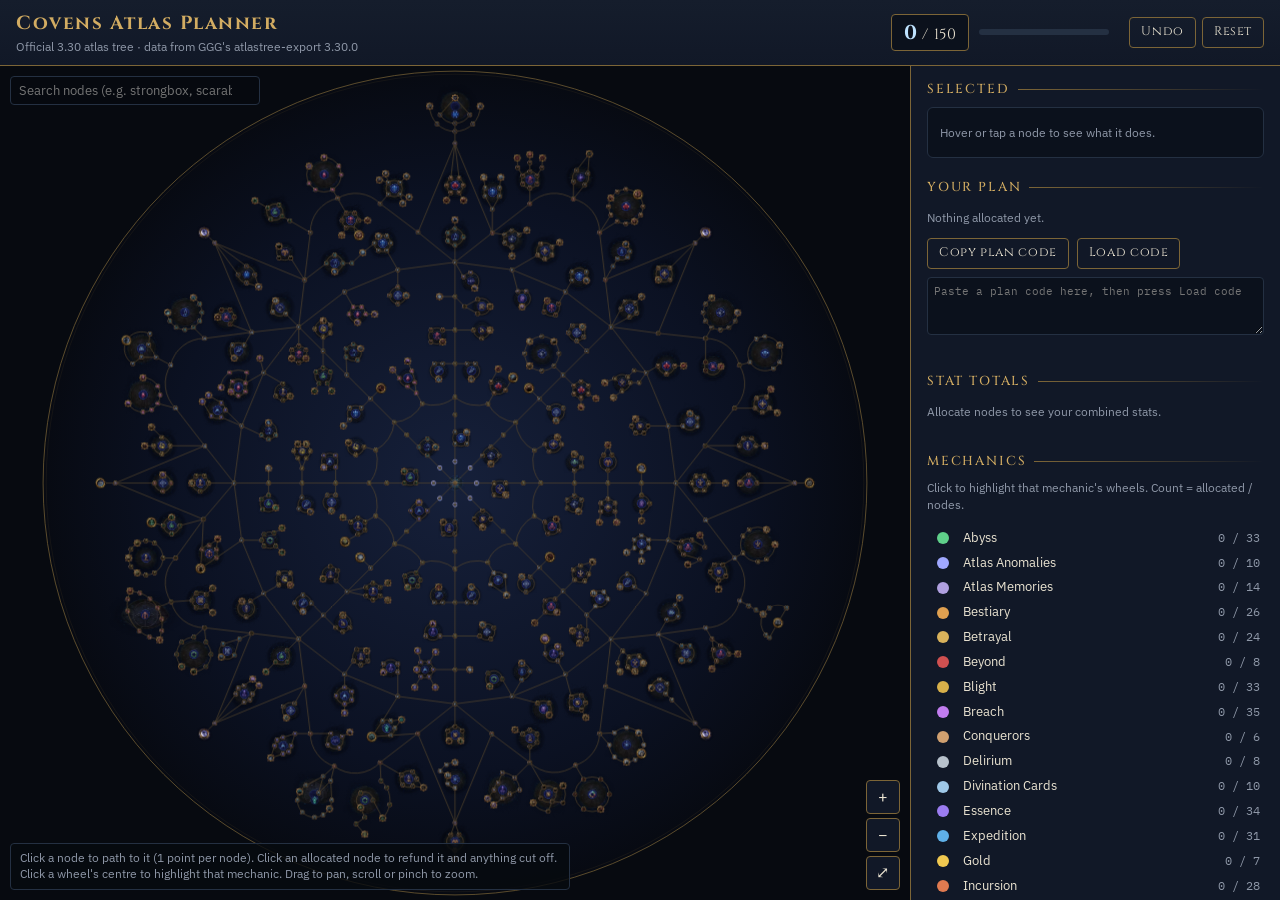
==== commit 71d30646: "Atlas planner: pack icons into 5 sprite sheets Replaces 525 separate embedded images with the 5 offi" ====
--- a/atlas/index.html
+++ b/atlas/index.html
@@ -144,7 +144,7 @@
 </main>
 </div>
 <script>
-const DATA = {"nodes":[{"id":63753,"x":-6910.6,"y":0.0,"k":2,"n":"Thorough Exploration","s":["If there are fewer than 50 monsters remaining in your Maps, Final Map Bosses\nare Empowered by Wildwood Wisps"],"m":-1,"ic":0,"ia":1,"f":"A methodical explorer will find many paths that others, in their haste, might miss."},{"id":57123,"x":-6622.6,"y":0.0,"k":0,"n":"Map Modifier Effect","s":["2% increased effect of Explicit Modifiers on your Maps"],"m":-1,"ic":2,"ia":3},{"id":23827,"x":-5717.4,"y":2646.9,"k":0,"n":"Searing Exarch Item Chance","s":["Monsters Influenced by The Searing Exarch in your Maps have 0.2% chance to drop an Item with a Searing Exarch Implicit Modifier"],"m":-1,"ic":4,"ia":5},{"id":23887,"x":-5943.9,"y":2254.7,"k":0,"n":"Searing Exarch Item Chance","s":["Monsters Influenced by The Searing Exarch in your Maps have 0.2% chance to drop an Item with a Searing Exarch Implicit Modifier"],"m":-1,"ic":4,"ia":5},{"id":17827,"x":-5717.4,"y":2876.8,"k":0,"n":"Searing Exarch Item Chance","s":["Monsters Influenced by The Searing Exarch in your Maps have 0.2% chance to drop an Item with a Searing Exarch Implicit Modifier"],"m":-1,"ic":4,"ia":5},{"id":27100,"x":-5796.1,"y":2430.9,"k":0,"n":"Searing Exarch Item Chance","s":["Monsters Influenced by The Searing Exarch in your Maps have 0.2% chance to drop an Item with a Searing Exarch Implicit Modifier"],"m":-1,"ic":4,"ia":5},{"id":53603,"x":-6143.0,"y":2139.8,"k":0,"n":"Searing Exarch Item Chance","s":["Monsters Influenced by The Searing Exarch in your Maps have 0.2% chance to drop an Item with a Searing Exarch Implicit Modifier"],"m":-1,"ic":4,"ia":5},{"id":55003,"x":-6334.5,"y":2102.3,"k":1,"n":"The Light of Dawn","s":["50% chance to spawn a Searing Exarch Altar when the Influence of The Searing Exarch first appears in your Maps"],"m":-1,"ic":6,"ia":7},{"id":19199,"x":-5823.5,"y":-2449.0,"k":0,"n":"Atlas Anomaly Chance","s":["8% increased chance for Atlas Anomalies to manifest in your Maps"],"m":1,"ic":8,"ia":9},{"id":51082,"x":-5973.3,"y":-2697.5,"k":0,"n":"Atlas Anomaly Chance","s":["8% increased chance for Atlas Anomalies to manifest in your Maps"],"m":1,"ic":8,"ia":9},{"id":56580,"x":-5946.1,"y":-2906.6,"k":0,"n":"Atlas Anomaly Chance","s":["8% increased chance for Atlas Anomalies to manifest in your Maps"],"m":1,"ic":8,"ia":9},{"id":36792,"x":-6113.6,"y":-2454.5,"k":0,"n":"Atlas Anomaly Chance","s":["8% increased chance for Atlas Anomalies to manifest in your Maps"],"m":1,"ic":8,"ia":9},{"id":26568,"x":-6281.1,"y":-2326.4,"k":0,"n":"Atlas Anomaly Chance","s":["8% increased chance for Atlas Anomalies to manifest in your Maps"],"m":1,"ic":8,"ia":9},{"id":30545,"x":-6403.7,"y":-2784.0,"k":2,"n":"Phantom Anomalies","s":["Atlas Anomalies manifest on completing Shaped Regions instead of on Map Completion\nAtlas Anomalies can manifest from any Quadrant"],"m":1,"ic":10,"ia":11,"f":"The Atlas is ever-shifting. Its only constant is uncertainty."},{"id":64635,"x":-6113.6,"y":-2616.5,"k":3,"n":"Atlas Anomalies","m":1,"ic":12},{"id":16822,"x":-6082.4,"y":-1384.6,"k":0,"n":"Breach Rare Monster Chance","s":["Breaches in your Maps spawn 5% increased Rare Monsters"],"m":7,"ic":13,"ia":14},{"id":11045,"x":-5914.9,"y":-1429.4,"k":0,"n":"Breach Rare Monster Chance","s":["Breaches in your Maps spawn 5% increased Rare Monsters"],"m":7,"ic":13,"ia":14},{"id":2328,"x":-5792.3,"y":-1552.1,"k":0,"n":"Additional Unstable Breach Chance","s":["Your Maps which contain Unstable Breaches have 8% chance to contain an additional Unstable Breach"],"m":7,"ic":13,"ia":14},{"id":22689,"x":-5747.4,"y":-1719.6,"k":0,"n":"Additional Unstable Breach Chance","s":["Your Maps which contain Unstable Breaches have 8% chance to contain an additional Unstable Breach"],"m":7,"ic":13,"ia":14},{"id":28834,"x":-5792.3,"y":-1887.1,"k":0,"n":"Additional Unstable Breach Chance","s":["Your Maps which contain Unstable Breaches have 8% chance to contain an additional Unstable Breach"],"m":7,"ic":13,"ia":14},{"id":3204,"x":-6372.6,"y":-1552.1,"k":1,"n":"Multiple Fronts","s":["Unstable Breaches in your Maps are 10% faster for each Unstable Breach already opened\nMonsters from Unstable Breaches in your Maps have increased Difficulty and Reward for each Breach already opened"],"m":7,"ic":15,"ia":16},{"id":14287,"x":-6082.4,"y":-2054.6,"k":1,"n":"Massing Forces","s":["Your Maps which contain Unstable Breaches have 10% chance to contain two additional Unstable Breaches","Your Maps which contain Unstable Breaches have 5% chance to contain three additional Unstable Breaches","Your Maps which contain Unstable Breaches have 1% chance to contain ten additional Unstable Breaches"],"m":7,"ic":17,"ia":18},{"id":21368,"x":-6082.4,"y":-1719.6,"k":3,"n":"Breach","m":7,"ic":19},{"id":65499,"x":-6046.2,"y":2578.7,"k":3,"n":"The Searing Exarch","m":31,"ic":20},{"id":59998,"x":-5860.0,"y":1169.6,"k":0,"n":"Blighted Map Reward Chance","s":["Blight Chests in your Maps have 15% more chance to contain Blighted Maps"],"m":6,"ic":21,"ia":22},{"id":16917,"x":-6027.5,"y":1124.7,"k":0,"n":"Blighted Map Reward Chance","s":["Blight Chests in your Maps have 15% more chance to contain Blighted Maps"],"m":6,"ic":21,"ia":22},{"id":8522,"x":-6317.6,"y":1627.2,"k":0,"n":"Additional Blight Chest Chance","s":["Lanes of Blight Encounters in your Maps have 5% chance for an additional Reward Chest"],"m":6,"ic":21,"ia":22},{"id":28480,"x":-6317.6,"y":1292.2,"k":0,"n":"Additional Blight Chest Chance","s":["Lanes of Blight Encounters in your Maps have 5% chance for an additional Reward Chest"],"m":6,"ic":21,"ia":22},{"id":723,"x":-6027.5,"y":1794.7,"k":0,"n":"Additional Blight Chest Reward Chance","s":["8% chance for Blight Chests to contain an additional Reward"],"m":6,"ic":21,"ia":22},{"id":6686,"x":-5860.0,"y":1749.8,"k":0,"n":"Additional Blight Chest Reward Chance","s":["8% chance for Blight Chests to contain an additional Reward"],"m":6,"ic":21,"ia":22},{"id":42521,"x":-5692.5,"y":1459.7,"k":0,"n":"Additional Blight Chest Reward Chance","s":["8% chance for Blight Chests to contain an additional Reward"],"m":6,"ic":21,"ia":22},{"id":4936,"x":-6195.0,"y":1749.8,"k":1,"n":"Mycelial Swarm","s":["Blight Lanes in your Maps have +15% Surpassing Chance to have\nan additional reward per Lane in Blight encounter"],"m":6,"ic":23,"ia":24},{"id":59522,"x":-6362.5,"y":1459.7,"k":1,"n":"Epidemiology","s":["Varieties of Items contained in 5 Blight Chests in your Maps are Lucky"],"m":6,"ic":25,"ia":26},{"id":35017,"x":-6195.0,"y":1169.6,"k":1,"n":"Biological Vector","s":["Blight Chests in your Maps have 60% more chance to contain Blighted Maps","30% chance for Blighted Maps found in your Maps to have 3 additional random Anointments"],"m":6,"ic":27,"ia":28},{"id":43214,"x":-6027.5,"y":1459.7,"k":3,"n":"Blight","m":6,"ic":29},{"id":45404,"x":-5917.9,"y":-1092.7,"k":1,"n":"Secrets Unveiled","m":-1,"ic":30,"ia":31,"v":[["Immortal Syndicate Members in your Maps have 25% chance to\ndrop an additional Double-Veiled Item"],["4% chance for Veiled Items found in your Maps to drop as Allflames instead"]]},{"id":62654,"x":-5914.7,"y":767.2,"k":2,"n":"Speaker of the Dead","s":["Tormented Spirits in your Maps can Possess Players for 30 seconds\nTormented Spirits in your Maps cannot Possess Monsters"],"m":-1,"ic":32,"ia":33,"f":"For nine hundred years, they have had no voice, no hope. Finally, they have found a kindred soul... in you.","r":["(Players can Touch up to 50 nearby normal or magic Monsters for each Tormented Spirit Possessing them)"]},{"id":54499,"x":-5757.5,"y":3057.7,"k":1,"n":"Baptised by Fire","s":["Your Maps have 10% chance to award double progress towards encountering The Searing Exarch"],"m":-1,"ic":34,"ia":35},{"id":59859,"x":-5956.7,"y":2999.2,"k":0,"n":"Searing Exarch Influence Pack Size","s":["Monster Packs Influenced by The Searing Exarch in your Maps have 5% increased Pack Size"],"m":-1,"ic":4,"ia":5},{"id":36483,"x":-6155.8,"y":2884.2,"k":0,"n":"Searing Exarch Influence Pack Size","s":["Monster Packs Influenced by The Searing Exarch in your Maps have 5% increased Pack Size"],"m":-1,"ic":4,"ia":5},{"id":12102,"x":-6382.2,"y":2492.1,"k":0,"n":"Searing Exarch Influence Pack Size","s":["Monster Packs Influenced by The Searing Exarch in your Maps have 5% increased Pack Size"],"m":-1,"ic":4,"ia":5},{"id":57451,"x":-6382.2,"y":2262.2,"k":0,"n":"Searing Exarch Influence Pack Size","s":["Monster Packs Influenced by The Searing Exarch in your Maps have 5% increased Pack Size"],"m":-1,"ic":4,"ia":5},{"id":23632,"x":-5876.2,"y":-727.1,"k":0,"n":"Betrayal Veiled Item Chance","s":["Immortal Syndicate Members in your Maps have 8% chance to\ndrop an additional Veiled Item"],"m":4,"ic":36,"ia":37},{"id":10660,"x":-5714.2,"y":-565.1,"k":0,"n":"Betrayal Veiled Item Chance","s":["Immortal Syndicate Members in your Maps have 8% chance to\ndrop an additional Veiled Item"],"m":4,"ic":36,"ia":37},{"id":57793,"x":-5552.2,"y":-727.1,"k":0,"n":"Betrayal Veiled Item Chance","s":["Immortal Syndicate Members in your Maps have 8% chance to\ndrop an additional Veiled Item"],"m":4,"ic":36,"ia":37},{"id":61132,"x":-5714.2,"y":-889.1,"k":0,"n":"Betrayal Veiled Item Chance","s":["Immortal Syndicate Members in your Maps have 8% chance to\ndrop an additional Veiled Item"],"m":4,"ic":36,"ia":37},{"id":56172,"x":-6049.2,"y":-727.1,"k":1,"n":"Head of the Snake","s":["Immortal Syndicate Members in your Maps are 100% more likely\nto be accompanied by their Leader","Immortal Syndicate Leaders in your Maps drop an additional Veiled Item"],"m":4,"ic":38,"ia":39},{"id":49894,"x":-5714.2,"y":-727.1,"k":3,"n":"Betrayal","m":4,"ic":40},{"id":16315,"x":-5697.0,"y":0.0,"k":3,"n":"Maps","m":18,"ic":41},{"id":58167,"x":-5697.0,"y":162.0,"k":0,"n":"Map Pack Size","s":["1% increased Pack Size in your Maps"],"m":18,"ic":42,"ia":43},{"id":10944,"x":-5535.0,"y":0.0,"k":0,"n":"Map Pack Size","s":["1% increased Pack Size in your Maps"],"m":18,"ic":42,"ia":43},{"id":37913,"x":-5859.0,"y":0.0,"k":0,"n":"Map Pack Size","s":["1% increased Pack Size in your Maps"],"m":18,"ic":42,"ia":43},{"id":25273,"x":-5697.0,"y":-162.0,"k":1,"n":"Invasive Adversaries","s":["6% increased effect of Explicit Modifiers on your Maps","Your Maps contain 10% more Monster Packs consisting of difficult and rewarding Monsters"],"m":18,"ic":44,"ia":45},{"id":36820,"x":-5543.0,"y":-2301.2,"k":0,"n":"Map Magic Monsters","s":["3% increased number of Magic Monsters in your Maps"],"m":-1,"ic":46,"ia":47},{"id":46214,"x":-5533.1,"y":2316.4,"k":0,"n":"Map Rare Monsters","s":["3% increased number of Rare Monsters in your Maps"],"m":-1,"ic":48,"ia":49},{"id":46562,"x":-5523.7,"y":828.5,"k":3,"n":"Torment","m":34,"ic":50},{"id":875,"x":-5523.7,"y":666.5,"k":1,"n":"Exodus of Souls","s":["10% chance for a Tormented Spirit in your Tier 16 Maps to\nbe replaced by a Tormented Procurator"],"m":34,"ic":51,"ia":52},{"id":45514,"x":-5685.7,"y":828.5,"k":0,"n":"Tormented Spirit Chance","s":["Your Maps have +25% Surpassing Chance to be haunted by a Tormented Spirit"],"m":34,"ic":53,"ia":54},{"id":20144,"x":-5523.7,"y":990.5,"k":0,"n":"Tormented Spirit Chance","s":["Your Maps have +25% Surpassing Chance to be haunted by a Tormented Spirit"],"m":34,"ic":53,"ia":54},{"id":62484,"x":-5361.7,"y":828.5,"k":0,"n":"Tormented Spirit Chance","s":["Your Maps have +25% Surpassing Chance to be haunted by a Tormented Spirit"],"m":34,"ic":53,"ia":54},{"id":30402,"x":-5447.7,"y":-1459.7,"k":0,"n":"Map Magic Monsters","s":["3% increased number of Magic Monsters in your Maps"],"m":-1,"ic":46,"ia":47},{"id":5338,"x":-5447.7,"y":1459.7,"k":0,"n":"Map Rare Monsters","s":["3% increased number of Rare Monsters in your Maps"],"m":-1,"ic":48,"ia":49},{"id":19883,"x":-4932.6,"y":-3325.9,"k":0,"n":"Sacred Flora Wisp Quantity","s":["10% increased Wildwood Wisps spread by Sacred Flora in your Maps"],"m":24,"ic":55,"ia":56},{"id":58007,"x":-5435.1,"y":-3035.8,"k":0,"n":"Sacred Flora Chance","s":["Your Maps have +15% Surpassing Chance to contain Sacred Flora"],"m":24,"ic":55,"ia":56},{"id":62435,"x":-5557.7,"y":-3158.4,"k":0,"n":"Sacred Flora Chance","s":["Your Maps have +15% Surpassing Chance to contain Sacred Flora"],"m":24,"ic":55,"ia":56},{"id":53175,"x":-5100.1,"y":-3616.0,"k":1,"n":"Bountiful Harvest","s":["Sacred Fauna in your Maps grant 100% increased Experience","Sacred Flora in your Maps spreads Wildwood Wisps to 30% increased Monsters"],"m":24,"ic":57,"ia":58},{"id":22721,"x":-4977.5,"y":-3158.4,"k":0,"n":"Sacred Flora Wisp Quantity","s":["10% increased Wildwood Wisps spread by Sacred Flora in your Maps"],"m":24,"ic":55,"ia":56},{"id":39276,"x":-5602.6,"y":-3325.9,"k":1,"n":"Rich Soil","s":["Explicit Modifiers on Sacred Flora in your Maps have 50% increased effect"],"m":24,"ic":59,"ia":60},{"id":11226,"x":-5100.1,"y":-3035.8,"k":0,"n":"Sacred Flora Chance","s":["Your Maps have +15% Surpassing Chance to contain Sacred Flora"],"m":24,"ic":55,"ia":56},{"id":50843,"x":-5267.6,"y":-2990.9,"k":0,"n":"Sacred Flora Chance","s":["Your Maps have +15% Surpassing Chance to contain Sacred Flora"],"m":24,"ic":55,"ia":56},{"id":21895,"x":-4977.5,"y":-3493.4,"k":0,"n":"Sacred Flora Wisp Quantity","s":["10% increased Wildwood Wisps spread by Sacred Flora in your Maps"],"m":24,"ic":55,"ia":56},{"id":3643,"x":-5267.6,"y":-3325.9,"k":3,"n":"Sacred Flora","m":24,"ic":61},{"id":59712,"x":-5426.6,"y":3339.6,"k":0,"n":"Abyssal Monster Rarity","s":["Abyssal Monsters in your Maps have 8% increased Item Rarity"],"m":0,"ic":62,"ia":63},{"id":57742,"x":-5328.5,"y":3102.7,"k":0,"n":"Abyssal Monster Rarity","s":["Abyssal Monsters in your Maps have 8% increased Item Rarity"],"m":0,"ic":62,"ia":63},{"id":58691,"x":-5091.6,"y":3004.6,"k":0,"n":"Abyssal Monster Rarity","s":["Abyssal Monsters in your Maps have 8% increased Item Rarity"],"m":0,"ic":62,"ia":63},{"id":1794,"x":-4854.8,"y":3576.5,"k":0,"n":"Abyss Additional Pit Chance","s":["Abysses in your Maps have 15% Surpassing Chance to contain an additional Pit"],"m":0,"ic":62,"ia":63},{"id":4749,"x":-4756.6,"y":3339.6,"k":0,"n":"Abyss Additional Pit Chance","s":["Abysses in your Maps have 15% Surpassing Chance to contain an additional Pit"],"m":0,"ic":62,"ia":63},{"id":31685,"x":-4854.8,"y":3102.7,"k":0,"n":"Abyss Additional Pit Chance","s":["Abysses in your Maps have 15% Surpassing Chance to contain an additional Pit"],"m":0,"ic":62,"ia":63},{"id":36900,"x":-5091.6,"y":3674.6,"k":1,"n":"Subterranean Treasures","s":["Abysses in your Maps can spawn Abyssal Weavings instead of Abyssal Troves","Abyss Pits in your Maps are twice as likely to have Rewards"],"m":0,"ic":64,"ia":65},{"id":19806,"x":-5328.5,"y":3576.5,"k":1,"n":"Lightless Chasm","s":["Abyss Chasms in your Maps spawn 150% increased Monsters per fed Soul"],"m":0,"ic":66,"ia":67},{"id":59968,"x":-5091.6,"y":3339.6,"k":3,"n":"Abyss","m":0,"ic":68},{"id":50361,"x":-5048.0,"y":-140.3,"k":0,"n":"Blight Monster Count","s":["Blight Encounters in your Maps spawn 8% increased Non-Unique Monsters"],"m":6,"ic":21,"ia":22},{"id":16392,"x":-4886.0,"y":-140.3,"k":0,"n":"Blight Monster Count","s":["Blight Encounters in your Maps spawn 8% increased Non-Unique Monsters"],"m":6,"ic":21,"ia":22},{"id":64819,"x":-4805.0,"y":0.0,"k":0,"n":"Blight Monster Count","s":["Blight Encounters in your Maps spawn 6% increased Non-Unique Monsters"],"m":6,"ic":21,"ia":22},{"id":9277,"x":-4967.0,"y":162.0,"k":0,"n":"Blight Monster Rarity","s":["Blight Monsters in your Maps have 6% increased Item Rarity"],"m":6,"ic":21,"ia":22},{"id":35330,"x":-5129.0,"y":0.0,"k":1,"n":"Immunosuppression","s":["Each Empowering Tower in your Maps grants Blighted Monsters\nin range increased Difficulty and Reward"],"m":6,"ic":69,"ia":70},{"id":58512,"x":-4967.0,"y":0.0,"k":3,"n":"Blight","m":6,"ic":29},{"id":3333,"x":-4963.2,"y":2286.5,"k":3,"n":"Rare Monsters","m":21,"ic":71},{"id":9959,"x":-4848.7,"y":2401.1,"k":0,"n":"Map Rare Monsters","s":["5% increased number of Rare Monsters in your Maps"],"m":21,"ic":48,"ia":49},{"id":16735,"x":-4848.7,"y":2172.0,"k":0,"n":"Map Rare Monsters","s":["5% increased number of Rare Monsters in your Maps"],"m":21,"ic":48,"ia":49},{"id":39380,"x":-4726.3,"y":2049.6,"k":1,"n":"Seeing Double","s":["3 Rare Monsters in each of your Maps are Duplicated"],"m":21,"ic":72,"ia":73},{"id":16298,"x":-4726.3,"y":2523.4,"k":1,"n":"Imperfect Reflections","s":["Your Maps contain 3 additional Packs with Mirrored Rare Monsters"],"m":21,"ic":74,"ia":75},{"id":17492,"x":-5125.2,"y":2286.5,"k":0,"n":"Map Rare Monsters","s":["5% increased number of Rare Monsters in your Maps"],"m":21,"ic":48,"ia":49},{"id":54012,"x":-5044.2,"y":2146.2,"k":0,"n":"Map Rare Monsters","s":["5% increased number of Rare Monsters in your Maps"],"m":21,"ic":48,"ia":49},{"id":46865,"x":-5044.2,"y":2426.8,"k":0,"n":"Map Rare Monsters","s":["5% increased number of Rare Monsters in your Maps"],"m":21,"ic":48,"ia":49},{"id":63608,"x":-4905.1,"y":706.1,"k":0,"n":"Map Rare Monsters","s":["3% increased number of Rare Monsters in your Maps"],"m":-1,"ic":48,"ia":49},{"id":17000,"x":-4886.5,"y":-4886.5,"k":4,"n":"Mortal Gateway","s":["Connects to Mortal Gateway"],"m":-1,"ic":76,"ia":77,"f":"Life and Death are two sides of the same coin.","r":["(Allocating a Gateway allows you to allocate Atlas Passive Skills from its connected Gateway)"]},{"id":2017,"x":-4886.5,"y":4886.5,"k":4,"n":"Cryptic Gateway","s":["Connects to Cryptic Gateway"],"m":-1,"ic":76,"ia":77,"f":"Memory cannot exist without Thought.","r":["(Allocating a Gateway allows you to allocate Atlas Passive Skills from its connected Gateway)"]},{"id":34925,"x":-4884.3,"y":-2819.9,"k":0,"n":"Map Magic Monsters","s":["3% increased number of Magic Monsters in your Maps"],"m":-1,"ic":46,"ia":47},{"id":7771,"x":-4884.3,"y":2819.9,"k":0,"n":"Map Rare Monsters","s":["3% increased number of Rare Monsters in your Maps"],"m":-1,"ic":48,"ia":49},{"id":16780,"x":-4880.0,"y":-727.1,"k":0,"n":"Map Magic Monsters","s":["3% increased number of Magic Monsters in your Maps"],"m":-1,"ic":46,"ia":47},{"id":46891,"x":-4792.2,"y":1212.9,"k":0,"n":"Searing Exarch Influence Pack Size","s":["Monster Packs Influenced by The Searing Exarch in your Maps have 5% increased Pack Size"],"m":31,"ic":4,"ia":5},{"id":58236,"x":-4932.5,"y":1293.9,"k":0,"n":"Searing Exarch Influence Pack Size","s":["Monster Packs Influenced by The Searing Exarch in your Maps have 5% increased Pack Size"],"m":31,"ic":4,"ia":5},{"id":56397,"x":-4651.9,"y":1293.9,"k":0,"n":"Searing Exarch Influence Pack Size","s":["Monster Packs Influenced by The Searing Exarch in your Maps have 5% increased Pack Size"],"m":31,"ic":4,"ia":5},{"id":37260,"x":-4651.9,"y":1455.9,"k":0,"n":"Searing Exarch Influence Pack Size","s":["Monster Packs Influenced by The Searing Exarch in your Maps have 5% increased Pack Size"],"m":31,"ic":4,"ia":5},{"id":37197,"x":-4624.7,"y":1084.8,"k":1,"n":"Word of the Exarch","s":["Eldritch Embers found in your Maps influenced by The Searing Exarch have 10% chance to be Duplicated","Monster Packs Influenced by The Searing Exarch in your Maps have 2% chance to contain an additional Possessing Flame Wraith"],"m":31,"ic":78,"ia":79},{"id":48336,"x":-4959.7,"y":1665.0,"k":2,"n":"Wrath of the Cosmos","s":["Eldritch Altars Influenced by The Searing Exarch have 50% chance to have an additional Upside","Eldritch Altars Influenced by The Searing Exarch which have an additional Upside have 100% increased Effect of Downsides"],"m":31,"ic":80,"ia":81,"f":"A fiery dawn illumines the horizon, and it becomes apparent that all that glitters is not gold..."},{"id":54192,"x":-4792.2,"y":1374.9,"k":3,"n":"The Searing Exarch","m":31,"ic":20},{"id":2929,"x":-4682.9,"y":-4682.9,"k":0,"n":"Map Modifier Effect","s":["2% increased effect of Explicit Modifiers on your Maps"],"m":-1,"ic":2,"ia":3},{"id":31171,"x":-4682.9,"y":4682.9,"k":0,"n":"Map Modifier Effect","s":["2% increased effect of Explicit Modifiers on your Maps"],"m":-1,"ic":2,"ia":3},{"id":11021,"x":-4927.2,"y":-1590.2,"k":1,"n":"Recrystallisation","s":["Imprisoned Monsters in your Maps can be Corrupted an additional time"],"m":11,"ic":82,"ia":83},{"id":40027,"x":-4556.1,"y":-1282.4,"k":0,"n":"Essence Chance","s":["Your Maps have +25% Surpassing Chance to contain an Imprisoned Monster"],"m":11,"ic":84,"ia":85},{"id":61220,"x":-4751.6,"y":-1308.2,"k":0,"n":"Essence Chance","s":["Your Maps have +25% Surpassing Chance to contain an Imprisoned Monster"],"m":11,"ic":84,"ia":85},{"id":33193,"x":-4556.1,"y":-1563.0,"k":0,"n":"Essence Chance","s":["Your Maps have +25% Surpassing Chance to contain an Imprisoned Monster"],"m":11,"ic":84,"ia":85},{"id":48502,"x":-4475.1,"y":-1422.7,"k":0,"n":"Essence Chance","s":["Your Maps have +25% Surpassing Chance to contain an Imprisoned Monster"],"m":11,"ic":84,"ia":85},{"id":17158,"x":-4804.6,"y":-1712.8,"k":1,"n":"Commensurate Corruption","s":["Using a Vaal Orb on Imprisoned Monsters in your Maps replaces all Essences with one of the Essences on the Imprisoned Monster"],"m":11,"ic":82,"ia":83},{"id":62925,"x":-4637.1,"y":-1422.7,"k":3,"n":"Essence","m":11,"ic":86},{"id":62476,"x":-4302.8,"y":-3236.6,"k":0,"n":"Beyond Chance","s":["Your Maps have 20% increased chance to contain a Demonic Evocator"],"m":5,"ic":87,"ia":88},{"id":43055,"x":-4626.8,"y":-3236.6,"k":1,"n":"Scent of Blood","s":["Your Maps have 60% increased chance to contain a Demonic Evocator"],"m":5,"ic":89,"ia":90},{"id":47488,"x":-4545.8,"y":-3376.9,"k":0,"n":"Beyond Chance","s":["Your Maps have 20% increased chance to contain a Demonic Evocator"],"m":5,"ic":87,"ia":88},{"id":60286,"x":-4383.8,"y":-3376.9,"k":0,"n":"Beyond Chance","s":["Your Maps have 20% increased chance to contain a Demonic Evocator"],"m":5,"ic":87,"ia":88},{"id":64449,"x":-4383.8,"y":-3096.3,"k":0,"n":"Beyond Chance","s":["Your Maps have 20% increased chance to contain a Demonic Evocator"],"m":5,"ic":87,"ia":88},{"id":54190,"x":-4464.8,"y":-3236.6,"k":3,"n":"Beyond","m":5,"ic":91},{"id":8247,"x":-4555.5,"y":3391.1,"k":1,"n":"Group Solidarity","s":["4 Monster Packs in your Maps are upgraded to Magic"],"m":17,"ic":92,"ia":93},{"id":31581,"x":-4300.6,"y":3357.6,"k":0,"n":"Magic Monsters","s":["5% increased number of Magic Monsters in your Maps"],"m":17,"ic":94,"ia":95},{"id":51874,"x":-4521.9,"y":3136.3,"k":0,"n":"Magic Monsters","s":["5% increased number of Magic Monsters in your Maps"],"m":17,"ic":94,"ia":95},{"id":62175,"x":-4204.1,"y":3039.7,"k":0,"n":"Magic Monsters","s":["5% increased number of Magic Monsters in your Maps"],"m":17,"ic":94,"ia":95},{"id":34681,"x":-4440.9,"y":3276.6,"k":3,"n":"Magic Monsters","m":17,"ic":96},{"id":64218,"x":-4305.8,"y":0.0,"k":0,"n":"Thread Drop Chance","s":["3% increased Threads found in your Maps"],"m":-1,"ic":97,"ia":98},{"id":63789,"x":-4392.6,"y":-2155.7,"k":0,"n":"Breach Pack Size","s":["Breach Monsters in your Maps have 5% increased Pack Size"],"m":7,"ic":13,"ia":14},{"id":26907,"x":-4057.6,"y":-2155.7,"k":0,"n":"Breach Pack Size","s":["Breach Monsters in your Maps have 5% increased Pack Size"],"m":7,"ic":13,"ia":14},{"id":65535,"x":-4339.6,"y":-1980.1,"k":0,"n":"Breach Hiveblood Quantity","s":["5% increased Quantity of Hiveblood found in your Maps"],"m":7,"ic":13,"ia":14},{"id":58635,"x":-4225.1,"y":-1703.6,"k":0,"n":"Breach Wombgift Quantity","s":["8% increased Quantity of Wombgifts found in your Maps"],"m":7,"ic":13,"ia":14},{"id":32559,"x":-4084.8,"y":-1784.6,"k":0,"n":"Breach Wombgift Quantity","s":["8% increased Quantity of Wombgifts found in your Maps"],"m":7,"ic":13,"ia":14},{"id":25923,"x":-4084.8,"y":-1946.6,"k":0,"n":"Breach Hiveblood Quantity","s":["5% increased Quantity of Hiveblood found in your Maps"],"m":7,"ic":13,"ia":14},{"id":26924,"x":-4560.1,"y":-1865.6,"k":1,"n":"Violent Skirmish","s":["Breach Encounters in your Maps are 20% faster"],"m":7,"ic":99,"ia":100},{"id":40832,"x":-4365.4,"y":-1784.6,"k":1,"n":"Fortified Dominance","s":["Breach Hives in your Maps have 60% increased chance to lead to Fortresses","Breach Bosses in your Maps have 25% chance to be Duplicated"],"m":7,"ic":101,"ia":102},{"id":46743,"x":-4225.1,"y":-1865.6,"k":3,"n":"Breach","m":7,"ic":19},{"id":12839,"x":-4223.3,"y":-2577.1,"k":3,"n":"Threads","m":33,"ic":103},{"id":41232,"x":-4337.8,"y":-2691.7,"k":0,"n":"Thread Drop Chance","s":["4% increased Threads found in your Maps"],"m":33,"ic":97,"ia":98},{"id":25567,"x":-4108.7,"y":-2691.7,"k":0,"n":"Thread Drop Chance","s":["4% increased Threads found in your Maps"],"m":33,"ic":97,"ia":98},{"id":34352,"x":-4304.3,"y":-2436.8,"k":1,"n":"Significant Troves","s":["Unique Monsters in your Maps have 200% increased chance to drop Threads"],"m":33,"ic":104,"ia":105},{"id":48296,"x":-4158.2,"y":-1114.2,"k":0,"n":"Thread Drop Chance","s":["3% increased Threads found in your Maps"],"m":-1,"ic":97,"ia":98},{"id":42692,"x":-4158.2,"y":1114.2,"k":0,"n":"Thread Drop Chance","s":["3% increased Threads found in your Maps"],"m":-1,"ic":97,"ia":98},{"id":43591,"x":-3995.6,"y":4224.7,"k":0,"n":"Legion Chest Splinter Chance","s":["Timeless Splinters contained in Legion Chests in your Maps have 6% chance to be Duplicated"],"m":16,"ic":106,"ia":107},{"id":51014,"x":-3948.1,"y":4110.1,"k":0,"n":"Legion Chest Splinter Chance","s":["Timeless Splinters contained in Legion Chests in your Maps have 6% chance to be Duplicated"],"m":16,"ic":106,"ia":107},{"id":43052,"x":-4110.1,"y":4272.1,"k":0,"n":"Legion Chest Splinter Chance","s":["Timeless Splinters contained in Legion Chests in your Maps have 6% chance to be Duplicated"],"m":16,"ic":106,"ia":107},{"id":40490,"x":-4272.1,"y":4110.1,"k":0,"n":"Legion Chest Break Out Range","s":["Legion Chests released from Stasis in your Maps release other Monsters and Chests with 20% increased Range"],"m":16,"ic":106,"ia":107},{"id":10431,"x":-4110.1,"y":3948.1,"k":0,"n":"Legion Chest Break Out Range","s":["Legion Chests released from Stasis in your Maps release other Monsters and Chests with 20% increased Range"],"m":16,"ic":106,"ia":107},{"id":41351,"x":-4224.7,"y":3995.6,"k":0,"n":"Legion Chest Break Out Range","s":["Legion Chests released from Stasis in your Maps release other Monsters and Chests with 20% increased Range"],"m":16,"ic":106,"ia":107},{"id":51572,"x":-3820.0,"y":3942.6,"k":1,"n":"Extra Provisions","s":["Each Legion in your Maps contains an additional War Hoard","Legion Chests in your Maps contain an additional Random Reward"],"m":16,"ic":108,"ia":109},{"id":50991,"x":-3942.6,"y":3820.0,"k":1,"n":"Spoils of War","s":["Legion Chests in your Maps have a 25% chance to spread their Rewards to\nLegion Monsters they release from stasis when they are broken out\nLegion Monsters that have gained Rewards have increased Difficulty"],"m":16,"ic":110,"ia":111},{"id":14005,"x":-4110.1,"y":4110.1,"k":3,"n":"Legion","m":16,"ic":112},{"id":20878,"x":-4070.4,"y":2443.5,"k":3,"n":"Mirage","m":20,"ic":113},{"id":14417,"x":-3989.4,"y":2303.2,"k":0,"n":"Mirage Chance","s":["Your Maps have 20% increased chance to contain a Mirage"],"m":20,"ic":114,"ia":115},{"id":32052,"x":-4070.4,"y":2605.5,"k":0,"n":"Mirage Chance","s":["Your Maps have 20% increased chance to contain a Mirage"],"m":20,"ic":114,"ia":115},{"id":14203,"x":-4151.4,"y":2303.2,"k":1,"n":"Timeworn Sands","s":["Your Maps have 50% increased chance to contain a Mirage"],"m":20,"ic":116,"ia":117},{"id":9879,"x":-4064.5,"y":-4064.5,"k":3,"n":"Atlas Memories","m":2,"ic":118},{"id":40092,"x":-4226.5,"y":-4064.5,"k":0,"n":"Map Item Memory Influence Chance","s":["10% increased chance for Maps found in your Maps to have Memory Influence"],"m":2,"ic":119,"ia":120},{"id":5730,"x":-4064.5,"y":-3902.5,"k":0,"n":"Map Item Memory Influence Chance","s":["10% increased chance for Maps found in your Maps to have Memory Influence"],"m":2,"ic":119,"ia":120},{"id":2322,"x":-3902.5,"y":-4064.5,"k":0,"n":"Equipment Item Memory Strands Chance","s":["10% increased chance for Equipment Items dropped in your Maps to have Memory Strands"],"m":2,"ic":119,"ia":120},{"id":12163,"x":-4064.5,"y":-4226.5,"k":0,"n":"Equipment Item Memory Strands Chance","s":["10% increased chance for Equipment Items dropped in your Maps to have Memory Strands"],"m":2,"ic":119,"ia":120},{"id":42908,"x":-3827.6,"y":-3827.6,"k":1,"n":"Grasp the Past","s":["The number of Memory Strands on Equipment Items found\nin your Maps has 50% chance to be Lucky"],"m":2,"ic":121,"ia":122,"r":["(Lucky things are rolled twice and the best result used)"]},{"id":31498,"x":-3968.3,"y":2929.6,"k":0,"n":"Map Rare Monsters","s":["3% increased number of Rare Monsters in your Maps"],"m":-1,"ic":48,"ia":49},{"id":10473,"x":-3965.0,"y":-2940.6,"k":0,"n":"Map Magic Monsters","s":["3% increased number of Magic Monsters in your Maps"],"m":-1,"ic":46,"ia":47},{"id":63533,"x":-3899.7,"y":-5507.7,"k":1,"n":"Reality Tether","m":-1,"ic":51,"ia":52,"v":[["Tormented Spirits in your Maps have 100% increased Duration"],["Tormented Spirits in your Maps cannot be Damaged"]]},{"id":19729,"x":-3802.7,"y":-2430.6,"k":1,"n":"Divide and Conquer","s":["Breach Encounters in your Maps are always"],"m":-1,"ic":123,"ia":124,"v":[["Hives"],["Unstable Breaches"]]},{"id":13448,"x":-3728.2,"y":-2152.4,"k":0,"n":"Thread Drop Chance","s":["3% increased Threads found in your Maps"],"m":-1,"ic":97,"ia":98},{"id":47914,"x":-3728.2,"y":2152.4,"k":0,"n":"Thread Drop Chance","s":["3% increased Threads found in your Maps"],"m":-1,"ic":97,"ia":98},{"id":55213,"x":-3685.0,"y":3676.7,"k":1,"n":"Fated Meeting","s":["100% increased chance for your Maps to contain certain Tormented Spirits"],"m":-1,"ic":51,"ia":52,"v":[["Tormented Smuggler"],["Tormented Embezzler"],["Tormented Heretic"]]},{"id":41728,"x":-3775.6,"y":-934.8,"k":0,"n":"Sacred Flora Chance","s":["Your Maps have +15% Surpassing Chance to contain Sacred Flora"],"m":24,"ic":55,"ia":56},{"id":3483,"x":-3635.3,"y":-853.8,"k":0,"n":"Sacred Flora Chance","s":["Your Maps have +15% Surpassing Chance to contain Sacred Flora"],"m":24,"ic":55,"ia":56},{"id":53192,"x":-3495.0,"y":-934.8,"k":0,"n":"Sacred Flora Chance","s":["Your Maps have +15% Surpassing Chance to contain Sacred Flora"],"m":24,"ic":55,"ia":56},{"id":59781,"x":-3635.3,"y":-1177.8,"k":1,"n":"Nature's Favour","s":["Sacred Flora in your Maps spreads twice as many Wildwood Wisps to Imprisoned Monsters","Wildwood Wisps spread by Sacred Flora in your Maps prioritise Imprisoned Monsters"],"m":24,"ic":125,"ia":126},{"id":10116,"x":-3635.3,"y":-1015.8,"k":3,"n":"Sacred Flora","m":24,"ic":61},{"id":712,"x":-3635.3,"y":-288.0,"k":1,"n":"Outside Entities","s":["Select a type of content to have additional chance to spawn"],"m":-1,"ic":127,"ia":128,"v":[["Your Maps have 40% increased chance to contain a Mirror of Delirium"],["Your Maps have 40% increased chance to contain a Demonic Evocator"],["Your Maps have 40% increased chance to contain the Viridian Wildwood"],["Your Maps have 40% increased chance to contain a Mirage"],["Your Maps have 40% increased chance to contain a Buried Sentinel"]]},{"id":45563,"x":-3635.3,"y":0.0,"k":0,"n":"Map Drop Chance","s":["2% increased Maps found in your Maps"],"m":-1,"ic":129,"ia":130},{"id":21569,"x":-3635.3,"y":399.0,"k":3,"n":"Torment","m":34,"ic":50},{"id":54875,"x":-3635.3,"y":237.0,"k":0,"n":"Tormented Spirit Chance","s":["Your Maps have +25% Surpassing Chance to be haunted by a Tormented Spirit"],"m":34,"ic":53,"ia":54},{"id":31485,"x":-3775.6,"y":318.0,"k":0,"n":"Tormented Spirit Chance","s":["Your Maps have +25% Surpassing Chance to be haunted by a Tormented Spirit"],"m":34,"ic":53,"ia":54},{"id":5239,"x":-3495.0,"y":480.0,"k":1,"n":"Seance","s":["Up to 5 Rare Monsters in each of your Maps are Possessed and their Minions are Touched"],"m":34,"ic":131,"ia":132},{"id":29946,"x":-3749.9,"y":513.6,"k":0,"n":"Tormented Spirit Chance","s":["Your Maps have +25% Surpassing Chance to be haunted by a Tormented Spirit"],"m":34,"ic":53,"ia":54},{"id":52079,"x":-3528.0,"y":973.9,"k":0,"n":"Abyssal Rare Monsters","s":["An Abyss Pit will have an additional Rare Monster guarding it"],"m":0,"ic":62,"ia":63},{"id":57854,"x":-3723.5,"y":999.6,"k":0,"n":"Abyssal Rare Monsters","s":["An Abyss Pit will have an additional Rare Monster guarding it"],"m":0,"ic":62,"ia":63},{"id":39362,"x":-3771.0,"y":1114.2,"k":0,"n":"Abyss Additional Pit Chance","s":["Abysses in your Maps have 15% Surpassing Chance to contain an additional Pit"],"m":0,"ic":62,"ia":63},{"id":45602,"x":-3494.4,"y":1228.7,"k":0,"n":"Abyss Monster Count","s":["Abysses in your Maps spawn 8% increased Monsters"],"m":0,"ic":62,"ia":63},{"id":12807,"x":-3723.5,"y":1228.7,"k":0,"n":"Abyss Monster Count","s":["Abysses in your Maps spawn 8% increased Monsters"],"m":0,"ic":62,"ia":63},{"id":40846,"x":-3372.1,"y":877.3,"k":1,"n":"Servants of the Well","s":["Abyss Pits in your Maps have 10% chance to be guarded by 5 additional Rare Monsters"],"m":0,"ic":133,"ia":134},{"id":29909,"x":-3372.1,"y":1351.1,"k":1,"n":"Abyssal Army","s":["Abyss Monsters in your Maps grant 50% increased Experience","Abysses in your Maps spawn 20% increased Monsters"],"m":0,"ic":135,"ia":136},{"id":40130,"x":-3609.0,"y":1114.2,"k":3,"n":"Abyss","m":0,"ic":68},{"id":16678,"x":-3510.0,"y":-5282.7,"k":3,"n":"Torment","m":34,"ic":50},{"id":7986,"x":-3591.0,"y":-5142.4,"k":0,"n":"Tormented Spirit Duration","s":["Tormented Spirits in your Maps have 25% increased Duration"],"m":34,"ic":53,"ia":54},{"id":29661,"x":-3429.0,"y":-5423.0,"k":0,"n":"Tormented Spirit Chance","s":["Your Maps have +25% Surpassing Chance to be haunted by a Tormented Spirit"],"m":34,"ic":53,"ia":54},{"id":16313,"x":-3650.3,"y":-5363.7,"k":0,"n":"Tormented Spirit Chance","s":["Your Maps have +25% Surpassing Chance to be haunted by a Tormented Spirit"],"m":34,"ic":53,"ia":54},{"id":32674,"x":-3219.9,"y":-5115.2,"k":0,"n":"Tormented Spirit Chance","s":["Your Maps have +25% Surpassing Chance to be haunted by a Tormented Spirit"],"m":34,"ic":53,"ia":54},{"id":16507,"x":-3369.7,"y":-5201.7,"k":0,"n":"Tormented Spirit Duration","s":["Tormented Spirits in your Maps have 25% increased Duration"],"m":34,"ic":53,"ia":54},{"id":23195,"x":-3555.7,"y":-3334.4,"k":0,"n":"Delirium Chance","s":["Your Maps have 20% increased chance to contain a Mirror of Delirium"],"m":9,"ic":137,"ia":138},{"id":36458,"x":-3300.9,"y":-3300.8,"k":0,"n":"Delirium Chance","s":["Your Maps have 20% increased chance to contain a Mirror of Delirium"],"m":9,"ic":137,"ia":138},{"id":15324,"x":-3496.4,"y":-3555.7,"k":1,"n":"Descent Into Madness","s":["Your Maps have 50% increased chance to contain a Mirror of Delirium"],"m":9,"ic":139,"ia":140},{"id":2908,"x":-3415.4,"y":-3415.4,"k":3,"n":"Delirium","m":9,"ic":141},{"id":54156,"x":-3386.1,"y":3377.8,"k":3,"n":"Torment","m":34,"ic":50},{"id":13556,"x":-3271.6,"y":3263.2,"k":0,"n":"Tormented Spirit Chance","s":["Your Maps have +25% Surpassing Chance to be haunted by a Tormented Spirit"],"m":34,"ic":53,"ia":54},{"id":63481,"x":-3500.7,"y":3492.3,"k":0,"n":"Tormented Spirit Chance","s":["Your Maps have +25% Surpassing Chance to be haunted by a Tormented Spirit"],"m":34,"ic":53,"ia":54},{"id":27515,"x":-3271.6,"y":3492.3,"k":0,"n":"Tormented Spirit Chance","s":["Your Maps have +25% Surpassing Chance to be haunted by a Tormented Spirit"],"m":34,"ic":53,"ia":54},{"id":2075,"x":-3117.9,"y":4884.2,"k":0,"n":"Essence Chance","s":["Your Maps have +25% Surpassing Chance to contain an Imprisoned Monster"],"m":11,"ic":84,"ia":85},{"id":51458,"x":-3354.8,"y":5283.1,"k":0,"n":"Essence Chance","s":["Your Maps have +25% Surpassing Chance to contain an Imprisoned Monster"],"m":11,"ic":84,"ia":85},{"id":55173,"x":-3192.8,"y":5121.1,"k":0,"n":"Essence Chance","s":["Your Maps have +25% Surpassing Chance to contain an Imprisoned Monster"],"m":11,"ic":84,"ia":85},{"id":25778,"x":-3240.3,"y":5235.7,"k":0,"n":"Essence Chance","s":["Your Maps have +25% Surpassing Chance to contain an Imprisoned Monster"],"m":11,"ic":84,"ia":85},{"id":57336,"x":-3591.7,"y":5358.0,"k":1,"n":"Crystal Resonance","s":["Final Map Bosses in your tier 16 Maps have 3% chance per Essence Modifier on them to drop a Calcified Map, up to a maximum of 15%","A Map Boss is granted a random Essence Modifier from any Imprisoned Monsters slain in your Maps"],"m":11,"ic":142,"ia":143},{"id":49528,"x":-3516.8,"y":5121.1,"k":0,"n":"Higher Tier Essence Chance","s":["Essences found in your Maps have 8% chance to be a tier higher"],"m":11,"ic":84,"ia":85},{"id":44937,"x":-3354.8,"y":4959.1,"k":0,"n":"Higher Tier Essence Chance","s":["Essences found in your Maps have 8% chance to be a tier higher"],"m":11,"ic":84,"ia":85},{"id":37357,"x":-3469.4,"y":5006.6,"k":0,"n":"Higher Tier Essence Chance","s":["Essences found in your Maps have 8% chance to be a tier higher"],"m":11,"ic":84,"ia":85},{"id":64160,"x":-3354.8,"y":5121.1,"k":3,"n":"Essence","m":11,"ic":86},{"id":21538,"x":-3353.9,"y":-1612.4,"k":0,"n":"Boss Lane Additional Reward Chance","s":["Blight Bosses in your Maps have 10% chance to add an additional Reward Chest to their Lane"],"m":6,"ic":21,"ia":22},{"id":54176,"x":-3494.2,"y":-1693.4,"k":0,"n":"Boss Lane Additional Reward Chance","s":["Blight Bosses in your Maps have 10% chance to add an additional Reward Chest to their Lane"],"m":6,"ic":21,"ia":22},{"id":63757,"x":-3353.9,"y":-1936.4,"k":0,"n":"Boss Lane Additional Reward Chance","s":["Blight Bosses in your Maps have 10% chance to add an additional Reward Chest to their Lane"],"m":6,"ic":21,"ia":22},{"id":29810,"x":-3213.6,"y":-1693.4,"k":1,"n":"Virulent Plague","s":["Unique Blight Bosses in your Maps have 50% increased Life","Blight Encounters in your Maps contain up to 2 additional Blight Bosses"],"m":6,"ic":144,"ia":145},{"id":30929,"x":-3353.9,"y":-1774.4,"k":3,"n":"Blight","m":6,"ic":29},{"id":60519,"x":-3438.9,"y":1985.4,"k":0,"n":"Betrayal Target Item Rarity","s":["10% increased Rarity of Items Dropped by Immortal Syndicate Members in your Maps"],"m":4,"ic":36,"ia":37},{"id":13237,"x":-3438.9,"y":1756.3,"k":0,"n":"Betrayal Target Item Rarity","s":["10% increased Rarity of Items Dropped by Immortal Syndicate Members in your Maps"],"m":4,"ic":36,"ia":37},{"id":59831,"x":-3209.8,"y":1756.3,"k":0,"n":"Betrayal Target Item Rarity","s":["10% increased Rarity of Items Dropped by Immortal Syndicate Members in your Maps"],"m":4,"ic":36,"ia":37},{"id":10163,"x":-3209.8,"y":1985.4,"k":1,"n":"Coercive Interrogation","s":["6% chance on Interrogating Syndicate Members in your level 83+ Maps to\nmanifest a Safehouse Atlas Anomaly"],"m":4,"ic":146,"ia":147},{"id":24945,"x":-3324.4,"y":1870.9,"k":3,"n":"Betrayal","m":4,"ic":40},{"id":22428,"x":-3317.6,"y":-4503.0,"k":3,"n":"Unique Monsters","m":36,"ic":148},{"id":39158,"x":-3432.1,"y":-4617.5,"k":1,"n":"Gross Abnormalities","s":["Unique Monsters in your Maps deal 1% increased Damage per 1% Map Pack Size","Unique Monsters in your Maps have 1% increased Toughness per 1% Map Pack Size","1% increased Rarity of Items from Unique Monsters in your Maps per 1% Map Pack Size"],"m":36,"ic":149,"ia":150},{"id":29137,"x":-3432.1,"y":-4388.4,"k":0,"n":"Map Pack Size","s":["1% increased Pack Size in your Maps"],"m":36,"ic":151,"ia":152},{"id":53613,"x":-3203.0,"y":-4388.4,"k":0,"n":"Map Pack Size","s":["1% increased Pack Size in your Maps"],"m":36,"ic":151,"ia":152},{"id":6530,"x":-3288.0,"y":4577.3,"k":1,"n":"Shaping the Valleys","s":["Your Maps have an additional random Modifier"],"m":18,"ic":153,"ia":154},{"id":34662,"x":-3347.3,"y":4356.0,"k":0,"n":"Higher Map Tier Chance","s":["Tier 1-15 Maps found have 5% chance to become 1 tier higher"],"m":18,"ic":155,"ia":156},{"id":866,"x":-3126.0,"y":4296.7,"k":0,"n":"Higher Map Tier Chance","s":["Tier 1-15 Maps found have 5% chance to become 1 tier higher"],"m":18,"ic":155,"ia":156},{"id":1266,"x":-3207.0,"y":4437.0,"k":3,"n":"Maps","m":18,"ic":41},{"id":51133,"x":-3048.8,"y":3040.5,"k":0,"n":"Thread Drop Chance","s":["3% increased Threads found in your Maps"],"m":-1,"ic":97,"ia":98},{"id":28971,"x":-3044.6,"y":-3044.6,"k":0,"n":"Thread Drop Chance","s":["3% increased Threads found in your Maps"],"m":-1,"ic":97,"ia":98},{"id":45611,"x":-3044.6,"y":-2349.5,"k":0,"n":"Ritual Reduced Tribute Penalty","s":["Revived Monsters from Ritual Altars in your Maps have 8% reduced penalty to Tribute gained"],"m":22,"ic":157,"ia":158},{"id":12422,"x":-2904.3,"y":-2592.5,"k":0,"n":"Ritual Tribute Gained","s":["Monsters Sacrificed at Ritual Altars in your Maps grant 6% increased Tribute"],"m":22,"ic":157,"ia":158},{"id":23466,"x":-3184.9,"y":-2592.5,"k":0,"n":"Ritual Reduced Tribute Penalty","s":["Revived Monsters from Ritual Altars in your Maps have 8% reduced penalty to Tribute gained"],"m":22,"ic":157,"ia":158},{"id":51596,"x":-3044.6,"y":-2673.5,"k":0,"n":"Ritual Tribute Gained","s":["Monsters Sacrificed at Ritual Altars in your Maps grant 6% increased Tribute"],"m":22,"ic":157,"ia":158},{"id":53261,"x":-3184.9,"y":-2430.5,"k":1,"n":"Dogmatic Fervour","s":["Ritual Altars in your Maps can have 30% increased number of Spawned Monsters at once","Ritual Altars in your Maps spawn Monsters 30% faster"],"m":22,"ic":159,"ia":160},{"id":52197,"x":-2904.3,"y":-2430.5,"k":1,"n":"A Light in the Dark","s":["Revived Monsters from Ritual Altars in your Maps have 20% chance to be empowered by Wildwood Wisps per completed Ritual"],"m":22,"ic":161,"ia":162},{"id":39765,"x":-3044.6,"y":-2511.5,"k":3,"n":"Ritual","m":22,"ic":163},{"id":23079,"x":-3143.6,"y":-622.7,"k":0,"n":"Betrayal Additional Rank Chance","s":["Immortal Syndicate Members Executed in your Maps have 10% chance\nto gain an additional Rank"],"m":4,"ic":36,"ia":37},{"id":49582,"x":-3062.6,"y":-482.4,"k":0,"n":"Betrayal Additional Rank Chance","s":["Immortal Syndicate Members Executed in your Maps have 10% chance\nto gain an additional Rank"],"m":4,"ic":36,"ia":37},{"id":28486,"x":-2981.6,"y":-287.7,"k":0,"n":"Betrayal Target Item Rarity","s":["10% increased Rarity of Items Dropped by Immortal Syndicate Members in your Maps"],"m":4,"ic":36,"ia":37},{"id":5033,"x":-2900.6,"y":-482.4,"k":0,"n":"Betrayal Don't Lose Rank Chance","s":["Interrogated Immortal Syndicate targets in your Maps have 5%\nchance to not lose Rank upon completing Interrogation"],"m":4,"ic":36,"ia":37},{"id":57587,"x":-2819.6,"y":-622.7,"k":0,"n":"Betrayal Don't Lose Rank Chance","s":["Interrogated Immortal Syndicate targets in your Maps have 5%\nchance to not lose Rank upon completing Interrogation"],"m":4,"ic":36,"ia":37},{"id":27778,"x":-3062.6,"y":-763.0,"k":1,"n":"Enduring Legacy","s":["Immortal Syndicate Members Executed in your Maps have 50% chance\nto gain an additional Rank"],"m":4,"ic":164,"ia":165},{"id":25767,"x":-2900.6,"y":-763.0,"k":1,"n":"Unconditional Release","s":["Interrogated Immortal Syndicate targets in your Maps have 30%\nchance to not lose Rank upon completing Interrogation"],"m":4,"ic":166,"ia":167},{"id":17872,"x":-2981.6,"y":-622.7,"k":3,"n":"Betrayal","m":4,"ic":40},{"id":11963,"x":-2981.6,"y":0.0,"k":0,"n":"Map Drop Chance","s":["2% increased Maps found in your Maps"],"m":-1,"ic":129,"ia":130},{"id":9011,"x":-2963.1,"y":2341.4,"k":3,"n":"Threads","m":33,"ic":103},{"id":31,"x":-2801.1,"y":2341.4,"k":0,"n":"Thread Drop Chance","s":["4% increased Threads found in your Maps"],"m":33,"ic":97,"ia":98},{"id":40881,"x":-2963.1,"y":2179.4,"k":0,"n":"Thread Drop Chance","s":["4% increased Threads found in your Maps"],"m":33,"ic":97,"ia":98},{"id":41350,"x":-3125.1,"y":2341.4,"k":0,"n":"Thread Drop Chance","s":["4% increased Threads found in your Maps"],"m":33,"ic":97,"ia":98},{"id":53876,"x":-2963.1,"y":2503.4,"k":1,"n":"Chittering Champions","s":["Final Map Boss in each Map has 25% chance to drop an additional Thread"],"m":33,"ic":168,"ia":169},{"id":63460,"x":-2933.4,"y":-3959.2,"k":0,"n":"Item Rarity","s":["1% increased Rarity of Items found in your Maps"],"m":-1,"ic":170,"ia":171},{"id":28873,"x":-2931.1,"y":3959.2,"k":0,"n":"Map Pack Size","s":["1% increased Pack Size in your Maps"],"m":-1,"ic":42,"ia":43},{"id":53222,"x":-2900.6,"y":418.1,"k":3,"n":"Threads","m":33,"ic":103},{"id":30198,"x":-2981.6,"y":277.8,"k":0,"n":"Thread Drop Chance","s":["4% increased Threads found in your Maps"],"m":33,"ic":97,"ia":98},{"id":11667,"x":-3040.9,"y":499.1,"k":0,"n":"Thread Drop Chance","s":["4% increased Threads found in your Maps"],"m":33,"ic":97,"ia":98},{"id":64462,"x":-2819.6,"y":558.4,"k":1,"n":"Amplified Artefacts","s":["Rare Monsters in your Maps have 50% increased chance to drop Threads per Monster Modifier affecting them"],"m":33,"ic":104,"ia":105},{"id":18383,"x":-2819.9,"y":-4884.3,"k":0,"n":"Item Rarity","s":["1% increased Rarity of Items found in your Maps"],"m":-1,"ic":170,"ia":171},{"id":40369,"x":-2819.9,"y":4884.2,"k":0,"n":"Map Pack Size","s":["1% increased Pack Size in your Maps"],"m":-1,"ic":42,"ia":43},{"id":21101,"x":-2738.5,"y":6181.9,"k":3,"n":"The Eater of Worlds","m":30,"ic":172},{"id":2826,"x":-2975.4,"y":6418.8,"k":0,"n":"Eater of Worlds Influence Pack Size","s":["Monster Packs Influenced by The Eater of Worlds in your Maps have 5% increased Pack Size"],"m":30,"ic":173,"ia":174},{"id":26688,"x":-2571.0,"y":6472.1,"k":0,"n":"Eater of Worlds Influence Pack Size","s":["Monster Packs Influenced by The Eater of Worlds in your Maps have 5% increased Pack Size"],"m":30,"ic":173,"ia":174},{"id":5908,"x":-3073.5,"y":6181.9,"k":0,"n":"Eater of Worlds Influence Pack Size","s":["Monster Packs Influenced by The Eater of Worlds in your Maps have 5% increased Pack Size"],"m":30,"ic":173,"ia":174},{"id":41397,"x":-2421.7,"y":5804.3,"k":0,"n":"Eater of Worlds Item Chance","s":["Monsters Influenced by The Eater of Worlds in your Maps have 0.2% chance to drop an item with an Eater of Worlds Implicit Modifier"],"m":30,"ic":173,"ia":174},{"id":3296,"x":-2569.9,"y":5718.7,"k":0,"n":"Eater of Worlds Item Chance","s":["Monsters Influenced by The Eater of Worlds in your Maps have 0.2% chance to drop an item with an Eater of Worlds Implicit Modifier"],"m":30,"ic":173,"ia":174},{"id":19039,"x":-2657.5,"y":6041.6,"k":0,"n":"Eater of Worlds Item Chance","s":["Monsters Influenced by The Eater of Worlds in your Maps have 0.2% chance to drop an item with an Eater of Worlds Implicit Modifier"],"m":30,"ic":173,"ia":174},{"id":14447,"x":-2738.5,"y":6516.9,"k":0,"n":"Eater of Worlds Influence Pack Size","s":["Monster Packs Influenced by The Eater of Worlds in your Maps have 5% increased Pack Size"],"m":30,"ic":173,"ia":174},{"id":48743,"x":-2403.5,"y":6181.9,"k":0,"n":"Eater of Worlds Item Chance","s":["Monsters Influenced by The Eater of Worlds in your Maps have 0.2% chance to drop an item with an Eater of Worlds Implicit Modifier"],"m":30,"ic":173,"ia":174},{"id":2111,"x":-2906.0,"y":5891.8,"k":0,"n":"Eater of Worlds Item Chance","s":["Monsters Influenced by The Eater of Worlds in your Maps have 0.2% chance to drop an item with an Eater of Worlds Implicit Modifier"],"m":30,"ic":173,"ia":174},{"id":8182,"x":-2448.4,"y":6349.4,"k":1,"n":"Etched by Acid","s":["Your Maps have 10% chance to award double progress towards encountering The Eater of Worlds"],"m":30,"ic":175,"ia":176},{"id":41053,"x":-3028.7,"y":6014.4,"k":1,"n":"The Shadow of Hunger","s":["20% increased chance to find Eater of Worlds Altars in your Maps"],"m":30,"ic":177,"ia":178},{"id":3489,"x":-2430.3,"y":-3088.0,"k":0,"n":"Betrayal Bargain Chance","s":["30% increased chance for Immortal Syndicate Members in your Maps\nto offer to Bargain for Items"],"m":4,"ic":36,"ia":37},{"id":43427,"x":-2430.3,"y":-2926.0,"k":0,"n":"Betrayal Bargain Chance","s":["30% increased chance for Immortal Syndicate Members in your Maps\nto offer to Bargain for Items"],"m":4,"ic":36,"ia":37},{"id":18943,"x":-2570.6,"y":-2845.0,"k":0,"n":"Betrayal Target Item Rarity","s":["10% increased Rarity of Items Dropped by Immortal Syndicate Members in your Maps"],"m":4,"ic":36,"ia":37},{"id":49037,"x":-2732.6,"y":-3007.0,"k":0,"n":"Betrayal Target Item Rarity","s":["10% increased Rarity of Items Dropped by Immortal Syndicate Members in your Maps"],"m":4,"ic":36,"ia":37},{"id":55011,"x":-2570.6,"y":-3169.0,"k":1,"n":"Hard Bargain","s":["200% increased chance for Immortal Syndicate Members in your Maps\nto offer to Bargain for Items","Immortal Syndicate Members in your Maps drop 200% more\nItems when Bargained with for Items"],"m":4,"ic":179,"ia":180},{"id":11110,"x":-2570.6,"y":-3007.0,"k":3,"n":"Betrayal","m":4,"ic":40},{"id":41425,"x":-2570.6,"y":-2570.6,"k":0,"n":"Thread Drop Chance","s":["3% increased Threads found in your Maps"],"m":-1,"ic":97,"ia":98},{"id":13627,"x":-2570.6,"y":-2083.7,"k":3,"n":"Torment","m":34,"ic":50},{"id":17011,"x":-2570.6,"y":-2245.7,"k":0,"n":"Tormented Spirit Chance","s":["Your Maps have +25% Surpassing Chance to be haunted by a Tormented Spirit"],"m":34,"ic":53,"ia":54},{"id":21304,"x":-2710.9,"y":-2164.7,"k":0,"n":"Tormented Spirit Chance","s":["Your Maps have +25% Surpassing Chance to be haunted by a Tormented Spirit"],"m":34,"ic":53,"ia":54},{"id":30484,"x":-2738.1,"y":-1793.6,"k":1,"n":"Unrelenting Torment","s":["Map Bosses have 10% chance to be surrounded by Tormented Spirits","Tormented Spirits in your Maps are more likely to be less common varieties"],"m":34,"ic":181,"ia":182},{"id":39402,"x":-2403.1,"y":-1793.6,"k":1,"n":"Disturb the Dead","s":["Tormented Spirits in your Maps have a 10% chance to be set free when\nPossessed Monsters are slain and dig up a Rare Monster"],"m":34,"ic":181,"ia":182},{"id":54996,"x":-2430.3,"y":-2164.7,"k":0,"n":"Tormented Spirit Chance","s":["Your Maps have +25% Surpassing Chance to be haunted by a Tormented Spirit"],"m":34,"ic":53,"ia":54},{"id":15071,"x":-2489.6,"y":-1943.4,"k":0,"n":"Tormented Spirit Chance","s":["Your Maps have +25% Surpassing Chance to be haunted by a Tormented Spirit"],"m":34,"ic":53,"ia":54},{"id":38602,"x":-2651.6,"y":-1943.4,"k":0,"n":"Tormented Spirit Chance","s":["Your Maps have +25% Surpassing Chance to be haunted by a Tormented Spirit"],"m":34,"ic":53,"ia":54},{"id":57182,"x":-2565.7,"y":2576.9,"k":0,"n":"Thread Drop Chance","s":["3% increased Threads found in your Maps"],"m":-1,"ic":97,"ia":98},{"id":10295,"x":-2843.6,"y":-5844.7,"k":0,"n":"Breach Magic Monster Chance","s":["Breaches in your Maps spawn 5% increased Magic Monsters"],"m":7,"ic":13,"ia":14},{"id":469,"x":-2721.0,"y":-5722.1,"k":0,"n":"Breach Magic Monster Chance","s":["Breaches in your Maps spawn 5% increased Magic Monsters"],"m":7,"ic":13,"ia":14},{"id":53284,"x":-2386.0,"y":-5722.1,"k":0,"n":"Breach Magic Monster Chance","s":["Breaches in your Maps spawn 5% increased Magic Monsters"],"m":7,"ic":13,"ia":14},{"id":61993,"x":-2218.5,"y":-6012.2,"k":0,"n":"Ailith Skill Damage","s":["30% increased Damage of skills created by Ailith within Breach Hives in your Maps"],"m":7,"ic":13,"ia":14},{"id":14837,"x":-2263.4,"y":-6179.7,"k":0,"n":"Ailith Skill Damage","s":["30% increased Damage of skills created by Ailith within Breach Hives in your Maps"],"m":7,"ic":13,"ia":14},{"id":14402,"x":-2843.6,"y":-6179.7,"k":1,"n":"Ailith's Provocation","s":["Ailith's skills in your Maps instead enrage the Hive, increasing the Difficulty\nand Reward of subsequent waves"],"m":7,"ic":183,"ia":184},{"id":27459,"x":-2553.5,"y":-6347.2,"k":1,"n":"Protracted Siege","s":["100% increased number of skills created by Ailith within Breach Hives\nnot leading to Fortresses in your Maps","Breach Hives in your Maps have 3 additional waves of Hiveborn Monsters"],"m":7,"ic":185,"ia":186},{"id":28701,"x":-2553.5,"y":-6012.2,"k":3,"n":"Breach","m":7,"ic":19},{"id":62184,"x":-2557.0,"y":-538.3,"k":0,"n":"Essence Chance","s":["Your Maps have +25% Surpassing Chance to contain an Imprisoned Monster"],"m":11,"ic":84,"ia":85},{"id":5828,"x":-2327.9,"y":-309.2,"k":0,"n":"Essence Chance","s":["Your Maps have +25% Surpassing Chance to contain an Imprisoned Monster"],"m":11,"ic":84,"ia":85},{"id":55696,"x":-2557.0,"y":-309.2,"k":1,"n":"Amplified Energies","s":["Imprisoned Monsters in your Maps have at least 1 Essence at the highest possible tier"],"m":11,"ic":187,"ia":188,"r":["(Essences in White Maps can reach a maximum tier of Screaming, and Essences in Yellow or Red Maps can reach a maximum tier of Shrieking)"]},{"id":19964,"x":-2327.9,"y":-538.3,"k":0,"n":"Essence Chance","s":["Your Maps have +25% Surpassing Chance to contain an Imprisoned Monster"],"m":11,"ic":84,"ia":85},{"id":30180,"x":-2442.5,"y":-423.8,"k":3,"n":"Essence","m":11,"ic":86},{"id":55477,"x":-2431.7,"y":1624.4,"k":0,"n":"Shrine Chance","s":["Your Maps have +25% Surpassing Chance to contain a Shrine"],"m":27,"ic":189,"ia":190},{"id":3810,"x":-2317.2,"y":1900.9,"k":0,"n":"Shrine Chance","s":["Your Maps have +25% Surpassing Chance to contain a Shrine"],"m":27,"ic":189,"ia":190},{"id":28029,"x":-2572.0,"y":1867.4,"k":1,"n":"Path of Worship","s":["100% increased chance for Shrines in your Maps to be of type"],"m":27,"ic":191,"ia":192,"v":[["Covetous Shrine"],["Acceleration Shrine"],["Gloom Shrine"]]},{"id":18432,"x":-2291.4,"y":1705.4,"k":0,"n":"Shrine Chance","s":["Your Maps have +25% Surpassing Chance to contain a Shrine"],"m":27,"ic":189,"ia":190},{"id":29807,"x":-2431.7,"y":1786.4,"k":3,"n":"Shrines","m":27,"ic":193},{"id":28939,"x":-2327.9,"y":237.0,"k":0,"n":"Higher Map Tier Chance","s":["Tier 1-15 Maps found have 5% chance to become 1 tier higher"],"m":18,"ic":155,"ia":156},{"id":65246,"x":-2489.9,"y":237.0,"k":0,"n":"Higher Map Tier Chance","s":["Tier 1-15 Maps found have 5% chance to become 1 tier higher"],"m":18,"ic":155,"ia":156},{"id":35608,"x":-2408.9,"y":539.3,"k":1,"n":"Shaping the Skies","s":["10% increased number of Magic Monsters in your Maps","Tier 1-15 Maps found have 15% chance to become 1 tier higher"],"m":18,"ic":194,"ia":195},{"id":56530,"x":-2408.9,"y":377.3,"k":3,"n":"Maps","m":18,"ic":41},{"id":10448,"x":-2353.0,"y":5520.2,"k":0,"n":"Map Pack Size","s":["1% increased Pack Size in your Maps"],"m":-1,"ic":42,"ia":43},{"id":64599,"x":-2011.0,"y":-4285.1,"k":0,"n":"Sacred Flora Chance","s":["Your Maps have +15% Surpassing Chance to contain Sacred Flora"],"m":24,"ic":55,"ia":56},{"id":49699,"x":-2184.0,"y":-4285.1,"k":0,"n":"Sacred Flora Chance","s":["Your Maps have +15% Surpassing Chance to contain Sacred Flora"],"m":24,"ic":55,"ia":56},{"id":30336,"x":-2346.0,"y":-4447.1,"k":0,"n":"Sacred Flora Chance","s":["Your Maps have +15% Surpassing Chance to contain Sacred Flora"],"m":24,"ic":55,"ia":56},{"id":21927,"x":-2508.0,"y":-4285.1,"k":0,"n":"Sacred Flora Chance","s":["Your Maps have +15% Surpassing Chance to contain Sacred Flora"],"m":24,"ic":55,"ia":56},{"id":12826,"x":-2346.0,"y":-4123.1,"k":1,"n":"Arboriculture","s":["100% increased chance to encounter certain Sacred Flora"],"m":24,"ic":125,"ia":126,"v":[["Vivid Roots"],["Wild Roots"],["Primal Roots"]]},{"id":37979,"x":-2346.0,"y":-4285.1,"k":3,"n":"Sacred Flora","m":24,"ic":61},{"id":47745,"x":-2338.5,"y":5022.4,"k":3,"n":"Viridian Wildwood","m":37,"ic":196},{"id":33506,"x":-2478.8,"y":5103.4,"k":0,"n":"Wildwood Chance","s":["Your Maps have 20% increased chance to contain the Viridian Wildwood"],"m":37,"ic":197,"ia":198},{"id":1987,"x":-2257.5,"y":5162.7,"k":0,"n":"Wildwood Chance","s":["Your Maps have 20% increased chance to contain the Viridian Wildwood"],"m":37,"ic":197,"ia":198},{"id":35044,"x":-2198.2,"y":4941.4,"k":0,"n":"Wildwood Chance","s":["Your Maps have 20% increased chance to contain the Viridian Wildwood"],"m":37,"ic":197,"ia":198},{"id":54782,"x":-2419.5,"y":4882.1,"k":0,"n":"Wildwood Chance","s":["Your Maps have 20% increased chance to contain the Viridian Wildwood"],"m":37,"ic":197,"ia":198},{"id":3814,"x":-2048.4,"y":4854.9,"k":1,"n":"Mystical Woods","s":["Your Maps have 60% increased chance to contain the Viridian Wildwood"],"m":37,"ic":199,"ia":200},{"id":32029,"x":-2327.9,"y":0.0,"k":0,"n":"Map Drop Chance","s":["2% increased Maps found in your Maps"],"m":-1,"ic":129,"ia":130},{"id":6340,"x":-2287.7,"y":-5551.7,"k":0,"n":"Item Rarity","s":["1% increased Rarity of Items found in your Maps"],"m":-1,"ic":170,"ia":171},{"id":64052,"x":-2186.3,"y":2573.0,"k":1,"n":"Gilded Armour","s":["30% increased Toughness of Unique Monsters in your Maps","100% increased Gold dropped by Unique Monsters in your Maps"],"m":13,"ic":201,"ia":202},{"id":64543,"x":-2046.0,"y":2816.0,"k":0,"n":"Gold Found","s":["10% increased stack size of Gold found in your Maps"],"m":13,"ic":203,"ia":204},{"id":3798,"x":-2186.3,"y":2897.0,"k":0,"n":"Gold Found","s":["10% increased stack size of Gold found in your Maps"],"m":13,"ic":203,"ia":204},{"id":40202,"x":-2326.6,"y":2816.0,"k":0,"n":"Gold Found","s":["10% increased stack size of Gold found in your Maps"],"m":13,"ic":203,"ia":204},{"id":63342,"x":-2186.3,"y":2735.0,"k":3,"n":"Gold","m":13,"ic":205},{"id":22844,"x":-2152.4,"y":-3728.2,"k":0,"n":"Thread Drop Chance","s":["3% increased Threads found in your Maps"],"m":-1,"ic":97,"ia":98},{"id":54457,"x":-2152.4,"y":3728.2,"k":0,"n":"Thread Drop Chance","s":["3% increased Threads found in your Maps"],"m":-1,"ic":97,"ia":98},{"id":58439,"x":-2152.4,"y":4480.9,"k":1,"n":"Supernatural Genesis","s":["Imprisoned Monsters in your Maps are Possessed and their Minions are Touched","Wild Rogue Exiles in your Maps have 25% chance to be imprisoned in Essences"],"m":11,"ic":82,"ia":83,"r":["(Wild Rogue Exiles are Rogue Exiles that are placed randomly within the Area)"]},{"id":25152,"x":-2152.4,"y":3983.9,"k":0,"n":"Essence Chance","s":["Your Maps have +25% Surpassing Chance to contain an Imprisoned Monster"],"m":11,"ic":84,"ia":85},{"id":3280,"x":-2012.1,"y":4226.9,"k":0,"n":"Essence Chance","s":["Your Maps have +25% Surpassing Chance to contain an Imprisoned Monster"],"m":11,"ic":84,"ia":85},{"id":18976,"x":-2314.4,"y":4145.9,"k":0,"n":"Imprisoned Monster Additional Essence Chance","s":["Imprisoned Monsters in your Maps have 5% chance to have an additional Essence"],"m":11,"ic":84,"ia":85},{"id":58711,"x":-2012.1,"y":4064.9,"k":0,"n":"Essence Chance","s":["Your Maps have +25% Surpassing Chance to contain an Imprisoned Monster"],"m":11,"ic":84,"ia":85},{"id":45755,"x":-2152.4,"y":4307.9,"k":0,"n":"Essence Chance","s":["Your Maps have +25% Surpassing Chance to contain an Imprisoned Monster"],"m":11,"ic":84,"ia":85},{"id":47154,"x":-2152.4,"y":4145.9,"k":3,"n":"Essence","m":11,"ic":86},{"id":21453,"x":-2142.5,"y":1144.0,"k":2,"n":"Cassia's Pride","s":["Blight Monsters in your Maps take 75% less Damage from Players and their Minions\nBlight Towers and their Minions in your Maps deal 300% more Damage"],"m":-1,"ic":206,"ia":207,"f":"She'll certainly never give you credit now."},{"id":22729,"x":-2108.3,"y":-2108.3,"k":0,"n":"Thread Drop Chance","s":["3% increased Threads found in your Maps"],"m":-1,"ic":97,"ia":98},{"id":14206,"x":-2103.5,"y":2114.6,"k":0,"n":"Thread Drop Chance","s":["3% increased Threads found in your Maps"],"m":-1,"ic":97,"ia":98},{"id":1481,"x":-1877.6,"y":-5122.1,"k":0,"n":"Ritual Reduced Tribute Penalty","s":["Revived Monsters from Ritual Altars in your Maps have 8% reduced penalty to Tribute gained"],"m":22,"ic":157,"ia":158},{"id":18168,"x":-1958.6,"y":-5262.4,"k":0,"n":"Ritual Reduced Tribute Penalty","s":["Revived Monsters from Ritual Altars in your Maps have 8% reduced penalty to Tribute gained"],"m":22,"ic":157,"ia":158},{"id":19266,"x":-2120.6,"y":-5262.4,"k":0,"n":"Ritual Tribute Gained","s":["Monsters Sacrificed at Ritual Altars in your Maps grant 6% increased Tribute"],"m":22,"ic":157,"ia":158},{"id":55574,"x":-2120.6,"y":-4981.8,"k":0,"n":"Ritual Tribute Gained","s":["Monsters Sacrificed at Ritual Altars in your Maps grant 6% increased Tribute"],"m":22,"ic":157,"ia":158},{"id":5240,"x":-2201.6,"y":-5122.1,"k":0,"n":"Ritual Tribute Gained","s":["Monsters Sacrificed at Ritual Altars in your Maps grant 6% increased Tribute"],"m":22,"ic":157,"ia":158},{"id":17785,"x":-2207.1,"y":-4832.0,"k":1,"n":"Burial Rites","s":["50% increased chance of Ritual Altars in your Maps to have Special Rewards","Ritual Rewards in your Maps contain an additional Rare Itemised Corpse Monster"],"m":22,"ic":208,"ia":209},{"id":36701,"x":-1704.6,"y":-5122.1,"k":1,"n":"Exacting Tribute","s":["Revived Monsters from Ritual Altars in your Maps have 10% reduced penalty to Tribute gained","Unique Monsters slain at Ritual Altars in your Maps grant 100% more Tribute"],"m":22,"ic":159,"ia":160},{"id":1733,"x":-1872.1,"y":-4832.0,"k":2,"n":"Arbitrary Tenets","s":["Favours at Ritual Altars in your Maps randomly cost between 90% less and 80% more"],"m":22,"ic":210,"ia":211,"f":"They are unforgivable sinners and fools... We pray each Sacrato. They pray each Kaso. They are absolutely mad!"},{"id":43728,"x":-2039.6,"y":-5122.1,"k":3,"n":"Ritual","m":22,"ic":163},{"id":45664,"x":-1841.8,"y":-2621.9,"k":1,"n":"Doubling Season","s":["Lifeforce dropped by Sacred Fauna in your Maps has 15% chance to be Duplicated"],"m":24,"ic":212,"ia":213},{"id":45781,"x":-1901.1,"y":-2400.6,"k":0,"n":"Sacred Flora Chance","s":["Your Maps have +15% Surpassing Chance to contain Sacred Flora"],"m":24,"ic":55,"ia":56},{"id":40628,"x":-2122.4,"y":-2621.9,"k":0,"n":"Additional Lifeforce","s":["Sacred Fauna in your Maps drop 6% increased Quantity of Lifeforce"],"m":24,"ic":55,"ia":56},{"id":59828,"x":-2122.4,"y":-2459.9,"k":0,"n":"Additional Lifeforce","s":["Sacred Fauna in your Maps drop 4% increased Quantity of Lifeforce"],"m":24,"ic":55,"ia":56},{"id":44945,"x":-1982.1,"y":-2702.9,"k":0,"n":"Additional Lifeforce","s":["Sacred Fauna in your Maps drop 6% increased Quantity of Lifeforce"],"m":24,"ic":55,"ia":56},{"id":22985,"x":-1982.1,"y":-2540.9,"k":3,"n":"Sacred Flora","m":24,"ic":61},{"id":61947,"x":-2177.1,"y":-1115.0,"k":1,"n":"Mineral Influence","s":["50% chance for Monsters guarding Ore Deposits in your Maps to be at least Magic"],"m":26,"ic":214,"ia":215},{"id":15774,"x":-2054.8,"y":-1237.4,"k":0,"n":"Ore Deposit Chance","s":["Your Maps have +8% chance to contain Ore Deposits"],"m":26,"ic":216,"ia":217},{"id":32475,"x":-2054.8,"y":-1466.5,"k":0,"n":"Ore Deposit Chance","s":["Your Maps have +8% chance to contain Ore Deposits"],"m":26,"ic":216,"ia":217},{"id":26639,"x":-1825.7,"y":-1466.5,"k":0,"n":"Ore Deposit Chance","s":["Your Maps have +8% chance to contain Ore Deposits"],"m":26,"ic":216,"ia":217},{"id":32921,"x":-1940.3,"y":-1351.9,"k":3,"n":"Settlers of Kalguur","m":26,"ic":218},{"id":35674,"x":-1935.6,"y":-546.1,"k":0,"n":"Betrayal Syndicate Reinforcement Chance","s":["Immortal Syndicate Members in your Maps have 8% increased chance\nto be accompanied by reinforcements"],"m":4,"ic":36,"ia":37},{"id":21496,"x":-1773.6,"y":-708.1,"k":0,"n":"Betrayal Syndicate Reinforcement Chance","s":["Immortal Syndicate Members in your Maps have 8% increased chance\nto be accompanied by reinforcements"],"m":4,"ic":36,"ia":37},{"id":6220,"x":-2075.9,"y":-789.1,"k":1,"n":"Hidden Flank","s":["Immortal Syndicate Members in your Maps have 30% increased chance\nto be accompanied by reinforcements"],"m":4,"ic":219,"ia":220},{"id":44162,"x":-1935.6,"y":-708.1,"k":3,"n":"Betrayal","m":4,"ic":40},{"id":41796,"x":-1982.6,"y":-3434.0,"k":0,"n":"Breach Hiveblood Quantity","s":["5% increased Quantity of Hiveblood found in your Maps"],"m":7,"ic":13,"ia":14},{"id":29726,"x":-2063.6,"y":-3293.7,"k":0,"n":"Breach Wombgift Quantity","s":["5% increased Quantity of Wombgifts found in your Maps"],"m":7,"ic":13,"ia":14},{"id":28017,"x":-1820.6,"y":-3434.0,"k":0,"n":"Breach Wombgift Quantity","s":["5% increased Quantity of Wombgifts found in your Maps"],"m":7,"ic":13,"ia":14},{"id":26468,"x":-1739.6,"y":-3293.7,"k":0,"n":"Breach Wombgift Quantity","s":["5% increased Quantity of Wombgifts found in your Maps"],"m":7,"ic":13,"ia":14},{"id":48364,"x":-1901.6,"y":-3131.7,"k":1,"n":"Fertile Ground","s":["100% increased chance for Wombgifts found in your Maps to be"],"m":7,"ic":221,"ia":222,"v":[["Provisioning"],["Lavish"],["Ancient"],["Mysterious"]]},{"id":54214,"x":-1566.6,"y":-3293.7,"k":1,"n":"Fecund Colony","s":["Breach Bosses in your Maps have 50% chance to drop an additional Wombgift","Grasping Coffers in your Maps have 50% increased chance to contain Wombgifts"],"m":7,"ic":221,"ia":222},{"id":27476,"x":-1901.6,"y":-3293.7,"k":3,"n":"Breach","m":7,"ic":19},{"id":45492,"x":-1893.1,"y":1000.0,"k":0,"n":"Blight Monster Increased Damage Taken","s":["Blight Monsters in your Maps take 10% increased Damage"],"m":6,"ic":21,"ia":22},{"id":26996,"x":-1752.8,"y":919.0,"k":0,"n":"Blight Monster Increased Damage Taken","s":["Blight Monsters in your Maps take 10% increased Damage"],"m":6,"ic":21,"ia":22},{"id":51896,"x":-1752.8,"y":757.0,"k":0,"n":"Tower Cost","s":["10% reduced Cost of Building and Upgrading Towers in your Maps"],"m":6,"ic":21,"ia":22},{"id":8887,"x":-2033.4,"y":757.0,"k":0,"n":"Tower Cost","s":["10% reduced Cost of Building and Upgrading Towers in your Maps"],"m":6,"ic":21,"ia":22},{"id":51487,"x":-1893.1,"y":676.0,"k":0,"n":"Tower Cost","s":["10% reduced Cost of Building and Upgrading Towers in your Maps"],"m":6,"ic":21,"ia":22},{"id":64318,"x":-2183.2,"y":670.5,"k":1,"n":"Templar Ingenuity","s":["Blight Towers in your Maps can be Salvaged after the Blight Encounter"],"m":6,"ic":223,"ia":224},{"id":39679,"x":-1893.1,"y":838.0,"k":3,"n":"Blight","m":6,"ic":29},{"id":52359,"x":-1844.9,"y":1448.7,"k":2,"n":"Overloaded Circuits","s":["Your Maps are opened with 5 additional random Unallocated Notable Atlas Passives"],"m":-1,"ic":225,"ia":226,"f":"\"Supplying the Map Device with more power has... unexpected effects. Somehow, though, I doubt you'll be deterred.\""},{"id":39694,"x":-1722.6,"y":3269.5,"k":1,"n":"Ghostflame Communion","s":["25% chance for Shrines in your Maps to be Tormented"],"m":27,"ic":227,"ia":228},{"id":59951,"x":-1977.4,"y":3465.1,"k":0,"n":"Shrine Chance","s":["Your Maps have +25% Surpassing Chance to contain a Shrine"],"m":27,"ic":189,"ia":190},{"id":7615,"x":-1837.1,"y":3546.1,"k":0,"n":"Shrine Pack Chance","s":["Shrines in your Maps have 20% chance to be guarded by an additional Pack of Monsters"],"m":27,"ic":189,"ia":190},{"id":5855,"x":-1696.8,"y":3465.1,"k":0,"n":"Shrine Pack Chance","s":["Shrines in your Maps have 20% chance to be guarded by an additional Pack of Monsters"],"m":27,"ic":189,"ia":190},{"id":30220,"x":-1918.1,"y":3243.8,"k":0,"n":"Shrine Chance","s":["Your Maps have +25% Surpassing Chance to contain a Shrine"],"m":27,"ic":189,"ia":190},{"id":40677,"x":-1837.1,"y":3384.1,"k":3,"n":"Shrines","m":27,"ic":193},{"id":21235,"x":-1797.5,"y":-4493.4,"k":1,"n":"Verdant Lands","s":["Sacred Fauna in your Maps have 50% more Life","Sacred Fauna in your Maps grants random Crops equal to 100% of Lifeforce dropped"],"m":-1,"ic":229,"ia":230},{"id":39147,"x":-1331.9,"y":5937.0,"k":0,"n":"Abyssal Rare Monsters","s":["An Abyss Pit will have an additional Rare Monster guarding it"],"m":0,"ic":62,"ia":63},{"id":38084,"x":-1442.0,"y":5805.8,"k":0,"n":"Abyssal Rare Monsters","s":["An Abyss Pit will have an additional Rare Monster guarding it"],"m":0,"ic":62,"ia":63},{"id":14369,"x":-1273.4,"y":6269.1,"k":0,"n":"Abyssal Rare Monsters","s":["An Abyss Pit will have an additional Rare Monster guarding it"],"m":0,"ic":62,"ia":63},{"id":44917,"x":-1596.9,"y":6183.5,"k":0,"n":"Abyss Additional Pit Chance","s":["Abysses in your Maps have 15% Surpassing Chance to contain an additional Pit"],"m":0,"ic":62,"ia":63},{"id":15961,"x":-1839.9,"y":6043.2,"k":0,"n":"Abyss Additional Pit Chance","s":["Abysses in your Maps have 15% Surpassing Chance to contain an additional Pit"],"m":0,"ic":62,"ia":63},{"id":34,"x":-1758.9,"y":6518.5,"k":0,"n":"Abyss Monster Count","s":["Abysses in your Maps spawn 8% increased Monsters"],"m":0,"ic":62,"ia":63},{"id":39888,"x":-1927.5,"y":6646.8,"k":0,"n":"Abyss Monster Count","s":["Abysses in your Maps spawn 8% increased Monsters"],"m":0,"ic":62,"ia":63},{"id":57566,"x":-1839.9,"y":6323.8,"k":1,"n":"Sustained Horde","s":["Abysses in your Maps have a 25% chance to contain 3 additional Pits","Abysses in your Maps roll number of Pits twice, keeping the highest value"],"m":0,"ic":231,"ia":232},{"id":19675,"x":-1410.3,"y":6532.1,"k":1,"n":"Darkness Rising","s":["Abyss Pits in your Maps have 8% chance to spawn all Monsters as\nat least Magic for each prior Pit closed","Abyss Pits in your Maps spawn 4% increased Monsters for each prior Pit closed"],"m":0,"ic":135,"ia":136},{"id":21596,"x":-1758.9,"y":6845.5,"k":1,"n":"Reactive Swarm","s":["Non-final Abyss Pits in your Maps create an Abyssal Crystal on closing"],"m":0,"ic":233,"ia":234},{"id":21347,"x":-1758.9,"y":6183.5,"k":3,"n":"Abyss","m":0,"ic":68},{"id":37245,"x":-1674.2,"y":0.0,"k":0,"n":"Map Drop Chance","s":["2% increased Maps found in your Maps"],"m":-1,"ic":129,"ia":130},{"id":35217,"x":-1646.1,"y":-1646.1,"k":0,"n":"Thread Drop Chance","s":["3% increased Threads found in your Maps"],"m":-1,"ic":97,"ia":98},{"id":27860,"x":-1641.2,"y":1652.4,"k":0,"n":"Thread Drop Chance","s":["3% increased Threads found in your Maps"],"m":-1,"ic":97,"ia":98},{"id":30763,"x":-1458.4,"y":2033.6,"k":0,"n":"Blight Monster Count","s":["Blight Encounters in your Maps spawn 6% increased Non-Unique Monsters"],"m":6,"ic":21,"ia":22},{"id":30480,"x":-1598.7,"y":1952.6,"k":0,"n":"Blight Monster Count","s":["Blight Encounters in your Maps spawn 6% increased Non-Unique Monsters"],"m":6,"ic":21,"ia":22},{"id":42451,"x":-1739.0,"y":2033.6,"k":0,"n":"Blight Monster Count","s":["Blight Encounters in your Maps spawn 6% increased Non-Unique Monsters"],"m":6,"ic":21,"ia":22},{"id":56552,"x":-1739.0,"y":2195.6,"k":0,"n":"Blight Magic Lane Chance","s":["+10% Surpassing Chance that a lane of Blight encounters in your Maps is at least Magic"],"m":6,"ic":21,"ia":22},{"id":23878,"x":-1598.7,"y":2276.6,"k":0,"n":"Blight Magic Lane Chance","s":["+10% Surpassing Chance that a lane of Blight encounters in your Maps is at least Magic"],"m":6,"ic":21,"ia":22},{"id":22164,"x":-1458.4,"y":2195.6,"k":0,"n":"Blight Magic Lane Chance","s":["+10% Surpassing Chance that a lane of Blight encounters in your Maps is at least Magic"],"m":6,"ic":21,"ia":22},{"id":4003,"x":-1308.6,"y":2282.1,"k":1,"n":"Rampant Infection","s":["Blight Monsters in your Maps spawn 150% faster","+50% Surpassing Chance that a lane of Blight encounters in your Maps is at least Magic"],"m":6,"ic":235,"ia":236},{"id":27085,"x":-1308.6,"y":1947.1,"k":1,"n":"Sprawling Veins","s":["Blight Encounters in your Maps are more likely to contain multiple Lanes","+50% Surpassing Chance that a lane of Blight encounters in your Maps is at least Magic"],"m":6,"ic":144,"ia":145},{"id":972,"x":-1598.7,"y":2114.6,"k":3,"n":"Blight","m":6,"ic":29},{"id":18958,"x":-1547.6,"y":638.5,"k":0,"n":"Map Drop Chance","s":["2% increased Maps found in your Maps"],"m":-1,"ic":129,"ia":130},{"id":15263,"x":-1545.7,"y":-643.0,"k":0,"n":"Map Drop Chance","s":["2% increased Maps found in your Maps"],"m":-1,"ic":129,"ia":130},{"id":6091,"x":-1459.7,"y":-5447.7,"k":0,"n":"Item Rarity","s":["1% increased Rarity of Items found in your Maps"],"m":-1,"ic":170,"ia":171},{"id":41694,"x":-1459.7,"y":5447.7,"k":0,"n":"Map Pack Size","s":["1% increased Pack Size in your Maps"],"m":-1,"ic":42,"ia":43},{"id":2493,"x":-1442.5,"y":-1849.7,"k":2,"n":"Wellspring of Creation","s":["Monsters in your Maps deal 25% less Damage","Monsters in your Maps have 50% more Life"],"m":-1,"ic":237,"ia":238,"f":"The waters of life roil and flow, birthing horrors of flesh and marrow.","r":["(This modifier does not affect things that check the life of corpses)"]},{"id":50105,"x":-1493.0,"y":-4533.7,"k":0,"n":"Ore Deposit Chance","s":["Your Maps have +8% chance to contain Ore Deposits"],"m":26,"ic":216,"ia":217},{"id":16008,"x":-1493.0,"y":-4814.3,"k":1,"n":"Metamorphic Refinement","s":["Ore Deposits in your Maps have 20% chance to contain doubled Ore","Ore Deposits in your Maps have 20% chance to grant Smelted Bars instead of Marking Ore"],"m":26,"ic":214,"ia":215},{"id":64743,"x":-1331.0,"y":-4533.7,"k":0,"n":"Ore Deposit Chance","s":["Your Maps have +8% chance to contain Ore Deposits"],"m":26,"ic":216,"ia":217},{"id":63234,"x":-1574.0,"y":-4674.0,"k":0,"n":"Ore Deposit Chance","s":["Your Maps have +8% chance to contain Ore Deposits"],"m":26,"ic":216,"ia":217},{"id":57536,"x":-1250.0,"y":-4674.0,"k":0,"n":"Increased Ore Found","s":["Ore Deposits in your Maps contain 10% increased Ore"],"m":26,"ic":216,"ia":217},{"id":34584,"x":-1331.0,"y":-4814.3,"k":0,"n":"Increased Ore Found","s":["Ore Deposits in your Maps contain 10% increased Ore"],"m":26,"ic":216,"ia":217},{"id":28222,"x":-1412.0,"y":-4674.0,"k":3,"n":"Settlers of Kalguur","m":26,"ic":218},{"id":33008,"x":-1622.8,"y":4946.1,"k":2,"n":"Eldritch Gaze","s":["Eldritch Altars Influenced by The Eater of Worlds have an additional Downside","Eldritch Altars Influenced by The Eater of Worlds have 50% increased Effect of Upsides"],"m":30,"ic":239,"ia":240,"f":"You were drunk on the power of the cosmos, until a hideous gaze settled upon you, and tendrils began to unfurl..."},{"id":9252,"x":-1332.6,"y":4778.6,"k":3,"n":"The Eater of Worlds","m":30,"ic":172},{"id":52881,"x":-1251.6,"y":4638.3,"k":0,"n":"Eater of Worlds Influence Pack Size","s":["Monster Packs Influenced by The Eater of Worlds in your Maps have 5% increased Pack Size"],"m":30,"ic":173,"ia":174},{"id":23539,"x":-1413.6,"y":4638.3,"k":0,"n":"Eater of Worlds Influence Pack Size","s":["Monster Packs Influenced by The Eater of Worlds in your Maps have 5% increased Pack Size"],"m":30,"ic":173,"ia":174},{"id":46589,"x":-1170.6,"y":4778.6,"k":0,"n":"Eater of Worlds Influence Pack Size","s":["Monster Packs Influenced by The Eater of Worlds in your Maps have 5% increased Pack Size"],"m":30,"ic":173,"ia":174},{"id":24106,"x":-1251.6,"y":4918.9,"k":0,"n":"Eater of Worlds Influence Pack Size","s":["Monster Packs Influenced by The Eater of Worlds in your Maps have 5% increased Pack Size"],"m":30,"ic":173,"ia":174},{"id":28157,"x":-1042.5,"y":4611.1,"k":1,"n":"Rampant Growth","s":["Eldritch Ichor found in your Maps influenced by The Eater of Worlds have 10% chance to be Duplicated","Monster Packs Influenced by The Eater of Worlds in your Maps have 2% chance to contain an additional Touching Tentacle Mass"],"m":30,"ic":241,"ia":242},{"id":27172,"x":-1332.2,"y":0.0,"k":0,"n":"Map Drop Chance","s":["2% increased Maps found in your Maps"],"m":-1,"ic":129,"ia":130},{"id":27023,"x":-1394.8,"y":3523.7,"k":0,"n":"Legion General Chance","s":["10% increased chance for Legion Encounters in your Maps to include a General"],"m":16,"ic":106,"ia":107,"r":["(Legion Generals are Queen Hyrri Ngamaku, General Marceus Lioneye, Cardinal Sanctus Vox, Viper Napuatzi and Aukuna, the Black Sekhema)"]},{"id":19629,"x":-1114.2,"y":3523.7,"k":0,"n":"Legion General Chance","s":["10% increased chance for Legion Encounters in your Maps to include a General"],"m":16,"ic":106,"ia":107,"r":["(Legion Generals are Queen Hyrri Ngamaku, General Marceus Lioneye, Cardinal Sanctus Vox, Viper Napuatzi and Aukuna, the Black Sekhema)"]},{"id":10368,"x":-1114.2,"y":3685.7,"k":0,"n":"Legion General Chance","s":["10% increased chance for Legion Encounters in your Maps to include a General"],"m":16,"ic":106,"ia":107,"r":["(Legion Generals are Queen Hyrri Ngamaku, General Marceus Lioneye, Cardinal Sanctus Vox, Viper Napuatzi and Aukuna, the Black Sekhema)"]},{"id":10029,"x":-1394.8,"y":3685.7,"k":1,"n":"Leader of Men","s":["50% increased Quantity of Timeless Splinters dropped by Legion Generals in your Maps","Legion Encounters with a General in your Maps have both Generals"],"m":16,"ic":243,"ia":244},{"id":25829,"x":-1254.5,"y":3604.7,"k":3,"n":"Legion","m":16,"ic":112},{"id":11256,"x":-1299.5,"y":-5627.6,"k":0,"n":"Increased Ore Found","s":["Ore Deposits in your Maps contain 10% increased Ore"],"m":26,"ic":216,"ia":217},{"id":24882,"x":-1070.4,"y":-5627.6,"k":0,"n":"Increased Ore Found","s":["Ore Deposits in your Maps contain 10% increased Ore"],"m":26,"ic":216,"ia":217},{"id":13047,"x":-1299.5,"y":-5856.7,"k":0,"n":"Increased Ore Found","s":["Ore Deposits in your Maps contain 10% increased Ore"],"m":26,"ic":216,"ia":217},{"id":47845,"x":-1070.4,"y":-5856.7,"k":0,"n":"Increased Ore Found","s":["Ore Deposits in your Maps contain 10% increased Ore"],"m":26,"ic":216,"ia":217},{"id":65239,"x":-1017.5,"y":-5452.1,"k":1,"n":"Bismuth Infusion","s":["Bismuth Ore Deposits in your Maps have 30% chance to\nadd an additional Modifier to Monsters they affect","100% increased chance for Ore Deposits found in your Maps to be Bismuth"],"m":26,"ic":245,"ia":246},{"id":22445,"x":-1475.1,"y":-5909.7,"k":1,"n":"Crimson Infusion","s":["Crimson Iron Ore Deposits in your Maps are guarded by 2 additional Corrupted Growths","100% increased chance for Ore Deposits found in your Maps to be Crimson Iron"],"m":26,"ic":247,"ia":248},{"id":60125,"x":-894.9,"y":-5574.7,"k":1,"n":"Orichalcum Infusion","s":["Buffs granted by Orichalcum Ore Deposits in your Maps have 100% increased Duration","100% increased chance for Ore Deposits found in your Maps to be Orichalcum"],"m":26,"ic":249,"ia":250},{"id":37011,"x":-1352.5,"y":-6032.3,"k":1,"n":"Amber Infusion","s":["Petrified Amber Ore Deposits in your Maps take 25% reduced Damage","100% increased chance for Ore Deposits found in your Maps to be Petrified Amber"],"m":26,"ic":251,"ia":252},{"id":21154,"x":-948.1,"y":-5979.1,"k":1,"n":"Verisium Infusion","s":["Buffs granted by Verisium Ore Deposits in your Maps have 100% increased Duration","100% increased chance for Ore Deposits found in your Maps to be Verisium"],"m":26,"ic":253,"ia":254},{"id":43178,"x":-1185.0,"y":-5742.2,"k":3,"n":"Settlers of Kalguur","m":26,"ic":218},{"id":51123,"x":-1183.9,"y":-1183.8,"k":0,"n":"Map Drop Chance","s":["2% increased Maps found in your Maps"],"m":-1,"ic":129,"ia":130},{"id":34244,"x":-1178.2,"y":1189.4,"k":0,"n":"Map Drop Chance","s":["2% increased Maps found in your Maps"],"m":-1,"ic":129,"ia":130},{"id":42156,"x":-1114.2,"y":-4158.2,"k":0,"n":"Thread Drop Chance","s":["3% increased Threads found in your Maps"],"m":-1,"ic":97,"ia":98},{"id":28477,"x":-952.2,"y":-3657.3,"k":1,"n":"Malignant Modifiers","m":18,"ic":255,"ia":256,"v":[["25% increased effect of Prefix Modifiers on your Maps"],["25% increased effect of Suffix Modifiers on your Maps"]]},{"id":17151,"x":-1114.2,"y":-3819.3,"k":0,"n":"Item Rarity","s":["1% increased Rarity of Items found in your Maps"],"m":18,"ic":170,"ia":171},{"id":56860,"x":-1114.2,"y":-3495.3,"k":0,"n":"Item Rarity","s":["1% increased Rarity of Items found in your Maps"],"m":18,"ic":170,"ia":171},{"id":56639,"x":-1276.2,"y":-3657.3,"k":0,"n":"Item Rarity","s":["1% increased Rarity of Items found in your Maps"],"m":18,"ic":170,"ia":171},{"id":52725,"x":-1114.2,"y":-3657.3,"k":3,"n":"Maps","m":18,"ic":41},{"id":44775,"x":-1114.2,"y":4158.2,"k":0,"n":"Thread Drop Chance","s":["3% increased Threads found in your Maps"],"m":-1,"ic":97,"ia":98},{"id":2466,"x":-942.1,"y":942.1,"k":0,"n":"Map Drop Chance","s":["2% increased Maps found in your Maps"],"m":-1,"ic":129,"ia":130},{"id":51258,"x":-942.0,"y":-942.0,"k":0,"n":"Map Drop Chance","s":["2% increased Maps found in your Maps"],"m":-1,"ic":129,"ia":130},{"id":41591,"x":-782.3,"y":-1962.7,"k":0,"n":"Additional Unstable Breach Chance","s":["Your Maps which contain Unstable Breaches have 8% chance to contain an additional Unstable Breach"],"m":7,"ic":13,"ia":14},{"id":40852,"x":-841.6,"y":-2184.0,"k":0,"n":"Additional Unstable Breach Chance","s":["Your Maps which contain Unstable Breaches have 8% chance to contain an additional Unstable Breach"],"m":7,"ic":13,"ia":14},{"id":43387,"x":-922.6,"y":-1881.7,"k":0,"n":"Breach Flammable Burrows","s":["Breach Hives in your Maps have 20% increased number of Flammable Burrows"],"m":7,"ic":13,"ia":14},{"id":10399,"x":-1084.6,"y":-2043.7,"k":0,"n":"Breach Flammable Burrows","s":["Breach Hives in your Maps have 20% increased number of Flammable Burrows"],"m":7,"ic":13,"ia":14},{"id":25259,"x":-755.1,"y":-1753.6,"k":0,"n":"Breach Hiveblood Quantity","s":["5% increased Quantity of Hiveblood found in your Maps"],"m":7,"ic":13,"ia":14},{"id":38684,"x":-1212.7,"y":-2211.2,"k":1,"n":"Kindled Flame","s":["Flammable Burrows in your Maps have 100% increased Explosion Radius","Hive Monsters in your Maps have 5% increased Toughness per Flammable Burrow destroyed","Hive Encounters in your Maps grant 3% increased Hiveblood\nand Wombgifts per Flammable Burrow destroyed"],"m":7,"ic":183,"ia":184,"r":["(The higher toughness a monster has, the less damage it takes. A monster with 100% increased Toughness takes 50% less damage, a monster with 200% increased toughness takes 67% less damage, and so on. Reduced toughness causes monsters to take more damage)"]},{"id":21096,"x":-922.6,"y":-2378.7,"k":1,"n":"Clawed Open","s":["Unstable Breaches in your Maps take 8 additional seconds to collapse after timer is filled","Unstable Breaches in your Maps spawn 2 additional Rare Monsters when Stabilised"],"m":7,"ic":15,"ia":16},{"id":37680,"x":-922.6,"y":-2043.7,"k":3,"n":"Breach","m":7,"ic":19},{"id":9780,"x":-615.1,"y":5935.3,"k":1,"n":"Beckoning Horror","s":["10% chance for a Shrine in your Tier 16 Maps to\nbe replaced by an Evolving Shrine"],"m":27,"ic":227,"ia":228},{"id":64255,"x":-824.2,"y":5908.1,"k":0,"n":"Shrine Effect","s":["20% increased effect of Shrine Buffs on players granted by Shrines in your Maps"],"m":27,"ic":189,"ia":190},{"id":19692,"x":-824.2,"y":5627.5,"k":0,"n":"Shrine Chance","s":["Your Maps have +25% Surpassing Chance to contain a Shrine"],"m":27,"ic":189,"ia":190},{"id":8531,"x":-1019.8,"y":5882.3,"k":0,"n":"Shrine Effect","s":["20% increased effect of Shrine Buffs on players granted by Shrines in your Maps"],"m":27,"ic":189,"ia":190},{"id":34467,"x":-743.2,"y":5767.8,"k":0,"n":"Shrine Chance","s":["Your Maps have +25% Surpassing Chance to contain a Shrine"],"m":27,"ic":189,"ia":190},{"id":63847,"x":-1045.5,"y":5686.8,"k":0,"n":"Shrine Chance","s":["Your Maps have +25% Surpassing Chance to contain a Shrine"],"m":27,"ic":189,"ia":190},{"id":4060,"x":-905.2,"y":5767.8,"k":3,"n":"Shrines","m":27,"ic":193},{"id":37848,"x":-875.7,"y":-114.5,"k":3,"n":"Torment","m":34,"ic":50},{"id":13187,"x":-990.2,"y":0.0,"k":0,"n":"Tormented Spirit Chance","s":["Your Maps have +25% Surpassing Chance to be haunted by a Tormented Spirit"],"m":34,"ic":53,"ia":54},{"id":2461,"x":-761.1,"y":0.0,"k":0,"n":"Tormented Spirit Chance","s":["Your Maps have +25% Surpassing Chance to be haunted by a Tormented Spirit"],"m":34,"ic":53,"ia":54},{"id":31285,"x":-761.1,"y":-229.1,"k":0,"n":"Tormented Spirit Chance","s":["Your Maps have +25% Surpassing Chance to be haunted by a Tormented Spirit"],"m":34,"ic":53,"ia":54},{"id":9345,"x":-990.2,"y":-229.1,"k":1,"n":"Paranormal Meeting","s":["Your Maps have +60% Surpassing Chance to be haunted by a Tormented Spirit"],"m":34,"ic":257,"ia":258},{"id":17167,"x":-979.5,"y":1810.7,"k":0,"n":"Abyss Additional Pit Chance","s":["Abysses in your Maps have 15% Surpassing Chance to contain an additional Pit"],"m":0,"ic":62,"ia":63},{"id":43504,"x":-758.2,"y":1751.4,"k":0,"n":"Abyss Additional Pit Chance","s":["Abysses in your Maps have 15% Surpassing Chance to contain an additional Pit"],"m":0,"ic":62,"ia":63},{"id":3239,"x":-724.7,"y":2006.3,"k":0,"n":"Abyssal Jewel Chance","s":["15% increased quantity of Abyss Jewels found in your Maps"],"m":0,"ic":62,"ia":63},{"id":13136,"x":-677.2,"y":1891.7,"k":0,"n":"Abyssal Jewel Chance","s":["15% increased quantity of Abyss Jewels found in your Maps"],"m":0,"ic":62,"ia":63},{"id":3926,"x":-920.2,"y":2032.0,"k":1,"n":"Suffused with Darkness","m":0,"ic":259,"ia":260,"v":[["Abyss Jewels found in your Maps have 25% chance to be Corrupted\nand have 5 or 6 random Modifiers"],["Abyss Jewels found in your Maps have 25% chance to have a Veiled Modifier"]]},{"id":19599,"x":-839.2,"y":1891.7,"k":3,"n":"Abyss","m":0,"ic":68},{"id":56429,"x":-785.1,"y":3981.7,"k":1,"n":"Unbecoming Emotion","s":["100% increased chance for Imprisoned Monsters to have certain Essences"],"m":-1,"ic":82,"ia":83,"v":[["Woe"],["Greed"],["Doubt"],["Rage"],["Spite"],["Sorrow"]]},{"id":41332,"x":-727.7,"y":3265.1,"k":1,"n":"Repressed Emotion","s":["100% increased chance for Imprisoned Monsters to have certain Essences"],"m":-1,"ic":82,"ia":83,"v":[["Anguish"],["Torment"],["Suffering"],["Fear"],["Zeal"],["Loathing"]]},{"id":37420,"x":-724.7,"y":4882.6,"k":0,"n":"Map Pack Size","s":["1% increased Pack Size in your Maps"],"m":-1,"ic":42,"ia":43},{"id":13284,"x":-718.8,"y":-4889.8,"k":0,"n":"Item Rarity","s":["1% increased Rarity of Items found in your Maps"],"m":-1,"ic":170,"ia":171},{"id":45442,"x":-700.2,"y":700.2,"k":0,"n":"Essence Chance","s":["Your Maps have +25% Surpassing Chance to contain an Imprisoned Monster"],"m":11,"ic":84,"ia":85},{"id":9419,"x":-700.2,"y":376.2,"k":1,"n":"Prolific Essence","s":["Your Maps have +60% Surpassing Chance to contain an Imprisoned Monster"],"m":11,"ic":261,"ia":262},{"id":929,"x":-862.2,"y":538.2,"k":0,"n":"Essence Chance","s":["Your Maps have +25% Surpassing Chance to contain an Imprisoned Monster"],"m":11,"ic":84,"ia":85},{"id":50905,"x":-538.2,"y":538.2,"k":0,"n":"Essence Chance","s":["Your Maps have +25% Surpassing Chance to contain an Imprisoned Monster"],"m":11,"ic":84,"ia":85},{"id":27393,"x":-700.2,"y":538.2,"k":3,"n":"Essence","m":11,"ic":86},{"id":47095,"x":-636.6,"y":-1548.4,"k":0,"n":"Map Drop Chance","s":["2% increased Maps found in your Maps"],"m":-1,"ic":129,"ia":130},{"id":33757,"x":-634.9,"y":1549.1,"k":0,"n":"Map Drop Chance","s":["2% increased Maps found in your Maps"],"m":-1,"ic":129,"ia":130},{"id":53581,"x":-423.1,"y":3635.3,"k":0,"n":"Imprisoned Monster Additional Essence Chance","s":["Imprisoned Monsters in your Maps have 5% chance to have an additional Essence"],"m":11,"ic":84,"ia":85},{"id":34811,"x":-504.1,"y":3775.6,"k":0,"n":"Imprisoned Monster Additional Essence Chance","s":["Imprisoned Monsters in your Maps have 5% chance to have an additional Essence"],"m":11,"ic":84,"ia":85},{"id":52648,"x":-666.1,"y":3775.6,"k":0,"n":"Imprisoned Monster Additional Essence Chance","s":["Imprisoned Monsters in your Maps have 5% chance to have an additional Essence"],"m":11,"ic":84,"ia":85},{"id":26310,"x":-747.1,"y":3635.3,"k":1,"n":"Crystal Lattice","s":["Imprisoned Monsters in your Maps have 15% chance to have 3 additional Essences"],"m":11,"ic":82,"ia":83},{"id":51965,"x":-666.1,"y":3495.0,"k":0,"n":"Essence Chance","s":["Your Maps have +25% Surpassing Chance to contain an Imprisoned Monster"],"m":11,"ic":84,"ia":85},{"id":13534,"x":-504.1,"y":3495.0,"k":0,"n":"Essence Chance","s":["Your Maps have +25% Surpassing Chance to contain an Imprisoned Monster"],"m":11,"ic":84,"ia":85},{"id":56946,"x":-585.1,"y":3635.3,"k":3,"n":"Essence","m":11,"ic":86},{"id":9178,"x":-538.2,"y":-862.2,"k":0,"n":"Sacred Flora Chance","s":["Your Maps have +15% Surpassing Chance to contain Sacred Flora"],"m":24,"ic":55,"ia":56},{"id":22125,"x":-538.2,"y":-538.2,"k":0,"n":"Sacred Flora Chance","s":["Your Maps have +15% Surpassing Chance to contain Sacred Flora"],"m":24,"ic":55,"ia":56},{"id":17089,"x":-700.2,"y":-700.2,"k":0,"n":"Sacred Flora Chance","s":["Your Maps have +15% Surpassing Chance to contain Sacred Flora"],"m":24,"ic":55,"ia":56},{"id":54874,"x":-376.2,"y":-700.2,"k":1,"n":"Call of the Grove","s":["Your Maps have +40% Surpassing Chance to contain Sacred Flora"],"m":24,"ic":263,"ia":264},{"id":5021,"x":-538.2,"y":-700.2,"k":3,"n":"Sacred Flora","m":24,"ic":61},{"id":28135,"x":-571.0,"y":2981.6,"k":0,"n":"Legion General Chance","s":["10% increased chance for Legion Encounters in your Maps to include a General"],"m":16,"ic":106,"ia":107,"r":["(Legion Generals are Queen Hyrri Ngamaku, General Marceus Lioneye, Cardinal Sanctus Vox, Viper Napuatzi and Aukuna, the Black Sekhema)"]},{"id":21411,"x":-290.4,"y":2981.6,"k":0,"n":"Legion General Chance","s":["10% increased chance for Legion Encounters in your Maps to include a General"],"m":16,"ic":106,"ia":107,"r":["(Legion Generals are Queen Hyrri Ngamaku, General Marceus Lioneye, Cardinal Sanctus Vox, Viper Napuatzi and Aukuna, the Black Sekhema)"]},{"id":39977,"x":-430.7,"y":2738.6,"k":1,"n":"Blood Feud","m":16,"ic":265,"ia":266,"v":[["Legion Encounters in your Maps have 100% increased chance to include a Karui army","Legion Generals in your Maps have 30% increased chance to drop\na Karui Enshrouding Crystal"],["Legion Encounters in your Maps have 100% increased chance to include an Eternal Empire army","Legion Generals in your Maps have 30% increased chance to drop\nan Imperial Enshrouding Crystal"],["Legion Encounters in your Maps have 100% increased chance to include a Vaal army","Legion Generals in your Maps have 30% increased chance to drop\na Vaal Enshrouding Crystal"],["Legion Encounters in your Maps have 80% increased chance to include a Templar army","Legion Generals in your Maps have 30% increased chance to drop\na Templar Enshrouding Crystal"],["Legion Encounters in your Maps have 60% increased chance to include a Maraketh army","Legion Generals in your Maps have 30% increased chance to drop\na Maraketh Enshrouding Crystal"]]},{"id":9459,"x":-430.7,"y":2900.6,"k":3,"n":"Legion","m":16,"ic":112},{"id":55117,"x":-419.1,"y":0.0,"k":0,"n":"Map Drop Chance","s":["2% increased Maps found in your Maps"],"m":-1,"ic":129,"ia":130},{"id":42092,"x":-385.1,"y":3981.7,"k":1,"n":"Ill Feeling","s":["100% increased chance for Imprisoned Monsters to have certain Essences"],"m":-1,"ic":82,"ia":83,"v":[["Misery"],["Scorn"],["Dread"],["Envy"]]},{"id":50917,"x":-378.4,"y":3292.6,"k":1,"n":"Buried Feeling","s":["100% increased chance for Imprisoned Monsters to have certain Essences"],"m":-1,"ic":82,"ia":83,"v":[["Anger"],["Hatred"],["Wrath"],["Contempt"]]},{"id":6447,"x":-468.3,"y":-2753.6,"k":0,"n":"Ritual Tribute Gained","s":["Monsters Sacrificed at Ritual Altars in your Maps grant 6% increased Tribute"],"m":22,"ic":157,"ia":158},{"id":48917,"x":-468.3,"y":-2982.7,"k":0,"n":"Ritual Tribute Gained","s":["Monsters Sacrificed at Ritual Altars in your Maps grant 6% increased Tribute"],"m":22,"ic":157,"ia":158},{"id":50646,"x":-239.2,"y":-2982.7,"k":0,"n":"Ritual Tribute Gained","s":["Monsters Sacrificed at Ritual Altars in your Maps grant 6% increased Tribute"],"m":22,"ic":157,"ia":158},{"id":58081,"x":-239.2,"y":-2753.6,"k":1,"n":"Occult Devotion","s":["Your Maps with Ritual Altars always have four Ritual Altars"],"m":22,"ic":161,"ia":162},{"id":36986,"x":-353.8,"y":-2868.1,"k":3,"n":"Ritual","m":22,"ic":163},{"id":52896,"x":-318.0,"y":-2188.6,"k":3,"n":"Threads","m":33,"ic":103},{"id":7307,"x":-237.0,"y":-2328.9,"k":0,"n":"Thread Drop Chance","s":["4% increased Threads found in your Maps"],"m":33,"ic":97,"ia":98},{"id":36003,"x":-399.0,"y":-2328.9,"k":0,"n":"Thread Drop Chance","s":["4% increased Threads found in your Maps"],"m":33,"ic":97,"ia":98},{"id":64980,"x":-318.0,"y":-2026.6,"k":1,"n":"Threadbare","s":["Threads found in your Maps cannot be of type"],"m":33,"ic":267,"ia":268,"v":[["Breach"],["Ritual"],["Ultimatum"],["Expedition"],["Incursion"]]},{"id":60105,"x":-318.0,"y":2187.6,"k":3,"n":"Threads","m":33,"ic":103},{"id":42038,"x":-399.0,"y":2327.9,"k":0,"n":"Thread Drop Chance","s":["4% increased Threads found in your Maps"],"m":33,"ic":97,"ia":98},{"id":12875,"x":-237.0,"y":2327.9,"k":0,"n":"Thread Drop Chance","s":["4% increased Threads found in your Maps"],"m":33,"ic":97,"ia":98},{"id":61484,"x":-318.0,"y":2025.6,"k":1,"n":"Sinistral Threads","s":["200% increased chance for Threads in your Maps to be of type"],"m":33,"ic":269,"ia":270,"v":[["Abyss"],["Bestiary"],["Blight"],["Betrayal"],["Legion"]]},{"id":61698,"x":-303.0,"y":-3636.4,"k":1,"n":"Merged Worlds","s":["Select a type of content to have additional chance to spawn"],"m":-1,"ic":271,"ia":272,"v":[["Your Maps have +20% chance to contain Ore Deposits"],["Your Maps have +50% Surpassing Chance to contain a Strongbox"],["Your Maps have +20% chance to be inhabited by a Mercenary"],["Your Maps have +50% Surpassing Chance to contain a Rogue Exile"]]},{"id":36137,"x":-296.4,"y":296.4,"k":0,"n":"Map Drop Chance","s":["2% increased Maps found in your Maps"],"m":-1,"ic":129,"ia":130},{"id":64048,"x":-296.4,"y":-296.3,"k":0,"n":"Map Drop Chance","s":["2% increased Maps found in your Maps"],"m":-1,"ic":129,"ia":130},{"id":2585,"x":0.0,"y":990.2,"k":0,"n":"Shrine Chance","s":["Your Maps have +25% Surpassing Chance to contain a Shrine"],"m":27,"ic":189,"ia":190},{"id":63744,"x":-229.1,"y":990.2,"k":0,"n":"Shrine Chance","s":["Your Maps have +25% Surpassing Chance to contain a Shrine"],"m":27,"ic":189,"ia":190},{"id":20503,"x":-229.1,"y":761.1,"k":1,"n":"Supplication","s":["Your Maps have +60% Surpassing Chance to contain a Shrine"],"m":27,"ic":227,"ia":228},{"id":23769,"x":0.0,"y":761.1,"k":0,"n":"Shrine Chance","s":["Your Maps have +25% Surpassing Chance to contain a Shrine"],"m":27,"ic":189,"ia":190},{"id":42943,"x":-114.5,"y":875.7,"k":3,"n":"Shrines","m":27,"ic":193},{"id":60493,"x":0.0,"y":-7186.3,"k":3,"n":"Atlas Memories","m":2,"ic":118},{"id":41456,"x":348.6,"y":-6999.7,"k":0,"n":"Memory Tear Chance","s":["10% increased chance for your Maps to contain Memory Tears (Tier 16+)"],"m":2,"ic":119,"ia":120},{"id":30254,"x":-290.1,"y":-7180.8,"k":0,"n":"Memory Tear Chance","s":["10% increased chance for your Maps to contain Memory Tears (Tier 16+)"],"m":2,"ic":119,"ia":120},{"id":53022,"x":290.1,"y":-7180.8,"k":0,"n":"Memory Tear Chance","s":["10% increased chance for your Maps to contain Memory Tears (Tier 16+)"],"m":2,"ic":119,"ia":120},{"id":52277,"x":0.0,"y":-7013.3,"k":0,"n":"Memory Tear Chance","s":["10% increased chance for your Maps to contain Memory Tears (Tier 16+)"],"m":2,"ic":119,"ia":120},{"id":7589,"x":0.0,"y":-6855.3,"k":0,"n":"Memory Tear Chance","s":["10% increased chance for your Maps to contain Memory Tears (Tier 16+)"],"m":2,"ic":119,"ia":120},{"id":29947,"x":-348.6,"y":-6999.7,"k":0,"n":"Memory Tear Chance","s":["10% increased chance for your Maps to contain Memory Tears (Tier 16+)"],"m":2,"ic":119,"ia":120},{"id":5723,"x":493.0,"y":-7348.3,"k":1,"n":"Educated Upbringing","s":["80% reduced chance for Memory Traces to lead towards the Incarnation of Fear"],"m":2,"ic":273,"ia":274},{"id":58502,"x":-493.0,"y":-7348.3,"k":1,"n":"Remembered Kindness","s":["80% reduced chance for Memory Traces to lead towards the Incarnation of Neglect"],"m":2,"ic":275,"ia":276},{"id":40503,"x":0.0,"y":-7510.3,"k":1,"n":"Traumatic Experience","s":["80% reduced chance for Memory Traces to lead towards the Incarnation of Dread"],"m":2,"ic":277,"ia":278},{"id":3939,"x":0.0,"y":-6622.6,"k":0,"n":"Map Modifier Effect","s":["2% increased effect of Explicit Modifiers on your Maps"],"m":-1,"ic":2,"ia":3},{"id":17685,"x":-162.0,"y":-5803.2,"k":0,"n":"Ultimatum Boss Chance","s":["Ultimatum Encounters in your Maps have 10% increased chance for\nthe final Round to include a Boss"],"m":35,"ic":279,"ia":280},{"id":6087,"x":-81.0,"y":-5943.5,"k":0,"n":"Ultimatum Boss Chance","s":["Ultimatum Encounters in your Maps have 10% increased chance for\nthe final Round to include a Boss"],"m":35,"ic":279,"ia":280},{"id":35346,"x":81.0,"y":-5662.9,"k":0,"n":"Inscribed Ultimatum Reward Chance","s":["Ultimatum Rewards in your Maps have 15% increased chance to be Inscribed Ultimatums"],"m":35,"ic":279,"ia":280},{"id":33913,"x":162.0,"y":-5803.2,"k":0,"n":"Inscribed Ultimatum Reward Chance","s":["Ultimatum Rewards in your Maps have 15% increased chance to be Inscribed Ultimatums"],"m":35,"ic":279,"ia":280},{"id":47190,"x":81.0,"y":-5943.5,"k":0,"n":"Inscribed Ultimatum Reward Chance","s":["Ultimatum Rewards in your Maps have 15% increased chance to be Inscribed Ultimatums"],"m":35,"ic":279,"ia":280},{"id":41540,"x":-81.0,"y":-5662.9,"k":0,"n":"Ultimatum Boss Chance","s":["Ultimatum Encounters in your Maps have 10% increased chance for\nthe final Round to include a Boss"],"m":35,"ic":279,"ia":280},{"id":38764,"x":-167.5,"y":-5513.1,"k":1,"n":"Brave The Tower","s":["Ultimatum Boss drops 10 of a random Catalyst","Ultimatum Encounters in your Maps have 30% increased chance for\nthe final Round to include a Boss"],"m":35,"ic":281,"ia":282},{"id":9473,"x":167.5,"y":-5513.1,"k":1,"n":"Bound for Utzaal","s":["25% chance for Catalyst rewards offered by Ultimatums in your Maps to be replaced by Inscribed Ultimatum Rewards for the Map Owner"],"m":35,"ic":283,"ia":284},{"id":25336,"x":0.0,"y":-5803.2,"k":3,"n":"Ultimatum","m":35,"ic":285},{"id":57163,"x":0.0,"y":-5133.6,"k":1,"n":"Heart of the Grove","s":["Sacred Fauna in your Maps have 50% increased chance to be a Boss","Sacred Flora in your Maps cannot be Normal Rarity"],"m":24,"ic":286,"ia":287},{"id":16510,"x":162.0,"y":-4798.6,"k":0,"n":"Tier 3 Monster Chance","s":["Sacred Fauna in your Maps have 10% increased chance to be a Tier 3 Monster"],"m":24,"ic":55,"ia":56},{"id":59622,"x":0.0,"y":-4960.6,"k":0,"n":"Tier 3 Monster Chance","s":["Sacred Fauna in your Maps have 10% increased chance to be a Tier 3 Monster"],"m":24,"ic":55,"ia":56},{"id":9449,"x":0.0,"y":-4636.6,"k":0,"n":"Tier 3 Monster Chance","s":["Sacred Fauna in your Maps have 10% increased chance to be a Tier 3 Monster"],"m":24,"ic":55,"ia":56},{"id":16132,"x":-140.3,"y":-4717.6,"k":0,"n":"Sacred Fauna Duplication Chance","s":["Sacred Fauna in your Maps have 3% chance to be duplicated"],"m":24,"ic":55,"ia":56},{"id":53027,"x":-140.3,"y":-4879.6,"k":0,"n":"Sacred Fauna Duplication Chance","s":["Sacred Fauna in your Maps have 3% chance to be duplicated"],"m":24,"ic":55,"ia":56},{"id":36694,"x":0.0,"y":-4798.6,"k":3,"n":"Sacred Flora","m":24,"ic":61},{"id":53540,"x":0.0,"y":-4305.8,"k":0,"n":"Thread Drop Chance","s":["3% increased Threads found in your Maps"],"m":-1,"ic":97,"ia":98},{"id":62796,"x":0.0,"y":-3636.4,"k":0,"n":"Map Drop Chance","s":["2% increased Maps found in your Maps"],"m":-1,"ic":129,"ia":130},{"id":27028,"x":0.0,"y":-2982.6,"k":0,"n":"Map Drop Chance","s":["2% increased Maps found in your Maps"],"m":-1,"ic":129,"ia":130},{"id":29991,"x":0.0,"y":-2328.9,"k":0,"n":"Map Drop Chance","s":["2% increased Maps found in your Maps"],"m":-1,"ic":129,"ia":130},{"id":12836,"x":0.0,"y":-1675.2,"k":0,"n":"Map Drop Chance","s":["2% increased Maps found in your Maps"],"m":-1,"ic":129,"ia":130},{"id":43714,"x":0.0,"y":-1333.2,"k":0,"n":"Map Drop Chance","s":["2% increased Maps found in your Maps"],"m":-1,"ic":129,"ia":130},{"id":8132,"x":0.0,"y":-420.1,"k":0,"n":"Map Drop Chance","s":["2% increased Maps found in your Maps"],"m":-1,"ic":129,"ia":130},{"id":29045,"x":0.0,"y":0.0,"k":5,"m":-1},{"id":57739,"x":0.0,"y":419.1,"k":0,"n":"Map Drop Chance","s":["2% increased Maps found in your Maps"],"m":-1,"ic":129,"ia":130},{"id":58572,"x":0.0,"y":1332.2,"k":0,"n":"Map Drop Chance","s":["2% increased Maps found in your Maps"],"m":-1,"ic":129,"ia":130},{"id":24555,"x":0.0,"y":1674.2,"k":0,"n":"Map Drop Chance","s":["2% increased Maps found in your Maps"],"m":-1,"ic":129,"ia":130},{"id":4321,"x":0.0,"y":2327.9,"k":0,"n":"Map Drop Chance","s":["2% increased Maps found in your Maps"],"m":-1,"ic":129,"ia":130},{"id":34850,"x":0.0,"y":2981.6,"k":0,"n":"Map Drop Chance","s":["2% increased Maps found in your Maps"],"m":-1,"ic":129,"ia":130},{"id":58224,"x":0.0,"y":3635.3,"k":0,"n":"Map Drop Chance","s":["2% increased Maps found in your Maps"],"m":-1,"ic":129,"ia":130},{"id":3795,"x":0.0,"y":4305.8,"k":0,"n":"Thread Drop Chance","s":["3% increased Threads found in your Maps"],"m":-1,"ic":97,"ia":98},{"id":11386,"x":0.0,"y":4746.4,"k":0,"n":"Rogue Exile Chance","s":["Your Maps have +25% Surpassing Chance to contain a Rogue Exile"],"m":23,"ic":288,"ia":289},{"id":37452,"x":140.3,"y":4827.4,"k":0,"n":"Rogue Exile Chance","s":["Your Maps have +25% Surpassing Chance to contain a Rogue Exile"],"m":23,"ic":288,"ia":289},{"id":36488,"x":-140.3,"y":4827.4,"k":0,"n":"Rogue Exile Chance","s":["Your Maps have +25% Surpassing Chance to contain a Rogue Exile"],"m":23,"ic":288,"ia":289},{"id":33902,"x":-114.6,"y":5022.9,"k":1,"n":"Ruckus","s":["Your Maps have a 8% chance to contain 20 additional Rogue Exiles"],"m":23,"ic":290,"ia":291},{"id":26414,"x":114.6,"y":5022.9,"k":1,"n":"Exiled Will","s":["Wild Rogue Exiles in your Maps are Possessed by a Tormented Spirit"],"m":23,"ic":292,"ia":293,"r":["(Wild Rogue Exiles are Rogue Exiles that are placed randomly within the Area)"]},{"id":14902,"x":0.0,"y":4908.4,"k":3,"n":"Rogue Exiles","m":23,"ic":294},{"id":14744,"x":-290.1,"y":5612.2,"k":0,"n":"Expedition Runic Monsters","s":["Your Maps contain 10% increased number of Runic Monster Markers"],"m":12,"ic":295,"ia":296},{"id":85,"x":-167.5,"y":5489.6,"k":0,"n":"Expedition Runic Monsters","s":["Your Maps contain 10% increased number of Runic Monster Markers"],"m":12,"ic":295,"ia":296},{"id":40164,"x":-140.3,"y":5860.7,"k":0,"n":"Expedition Artifact Quantity","s":["8% increased quantity of Artifacts dropped by Monsters in your Maps"],"m":12,"ic":295,"ia":296},{"id":55886,"x":0.0,"y":5941.7,"k":0,"n":"Expedition Artifact Quantity","s":["8% increased quantity of Artifacts dropped by Monsters in your Maps"],"m":12,"ic":295,"ia":296},{"id":5384,"x":-140.3,"y":5698.7,"k":1,"n":"What Lies Beneath ","s":["60% increased quantity of Expedition Logbooks dropped by Runic Monsters in your Maps"],"m":12,"ic":297,"ia":298},{"id":60730,"x":0.0,"y":5444.7,"k":1,"n":"Nothing Ventured, Nothing Gained","s":["Logbooks found in your Maps always have 4 Implicit Modifiers","Expedition Monsters in your Maps gain increased Difficulty and Reward\nfor each Remnant detonated"],"m":12,"ic":299,"ia":300},{"id":28389,"x":0.0,"y":5779.7,"k":3,"n":"Expedition","m":12,"ic":301},{"id":50686,"x":0.0,"y":6622.6,"k":0,"n":"Map Modifier Effect","s":["2% increased effect of Explicit Modifiers on your Maps"],"m":-1,"ic":2,"ia":3},{"id":32350,"x":0.0,"y":6994.2,"k":3,"n":"Unique Monsters","m":36,"ic":148},{"id":17584,"x":0.0,"y":7329.2,"k":1,"n":"True Terrors","s":["Unique Monsters in your Maps have 2 additional Monster Modifiers"],"m":36,"ic":302,"ia":303},{"id":52974,"x":0.0,"y":7156.2,"k":0,"n":"Unique Monster Item Rarity","s":["Unique Monsters in your Maps have 6% increased Item Rarity"],"m":36,"ic":304,"ia":305},{"id":10209,"x":81.0,"y":6853.9,"k":0,"n":"Unique Monster Item Rarity","s":["Unique Monsters in your Maps have 6% increased Item Rarity"],"m":36,"ic":304,"ia":305},{"id":32228,"x":-81.0,"y":6853.9,"k":0,"n":"Unique Monster Item Rarity","s":["Unique Monsters in your Maps have 6% increased Item Rarity"],"m":36,"ic":304,"ia":305},{"id":10321,"x":-0.0,"y":-991.2,"k":0,"n":"Ore Deposit Chance","s":["Your Maps have +8% chance to contain Ore Deposits"],"m":26,"ic":216,"ia":217},{"id":39638,"x":229.1,"y":-762.1,"k":0,"n":"Ore Deposit Chance","s":["Your Maps have +8% chance to contain Ore Deposits"],"m":26,"ic":216,"ia":217},{"id":47222,"x":-0.0,"y":-762.1,"k":0,"n":"Ore Deposit Chance","s":["Your Maps have +8% chance to contain Ore Deposits"],"m":26,"ic":216,"ia":217},{"id":65008,"x":229.1,"y":-991.2,"k":1,"n":"Prospector's Luck","s":["Your Maps have +20% chance to contain Ore Deposits"],"m":26,"ic":306,"ia":307},{"id":59566,"x":114.6,"y":-876.7,"k":3,"n":"Settlers of Kalguur","m":26,"ic":218},{"id":12887,"x":288.0,"y":3635.3,"k":1,"n":"Blended Realities","s":["Select a type of content to have additional chance to spawn"],"m":-1,"ic":271,"ia":272,"v":[["Your Maps have +30% Surpassing Chance to contain Sacred Flora"],["Your Maps have +50% Surpassing Chance to be haunted by a Tormented Spirit"],["Your Maps have +50% Surpassing Chance to contain an Imprisoned Monster"],["Your Maps have +50% Surpassing Chance to contain a Shrine"]]},{"id":23513,"x":294.2,"y":294.2,"k":0,"n":"Map Drop Chance","s":["2% increased Maps found in your Maps"],"m":-1,"ic":129,"ia":130},{"id":10884,"x":297.2,"y":-295.5,"k":0,"n":"Map Drop Chance","s":["2% increased Maps found in your Maps"],"m":-1,"ic":129,"ia":130},{"id":25006,"x":304.4,"y":-3940.6,"k":3,"n":"Viridian Wildwood","m":37,"ic":196},{"id":23499,"x":164.1,"y":-4021.6,"k":0,"n":"Wildwood Chance","s":["Your Maps have 20% increased chance to contain the Viridian Wildwood"],"m":37,"ic":197,"ia":198},{"id":601,"x":304.4,"y":-4102.6,"k":0,"n":"Wildwood Chance","s":["Your Maps have 20% increased chance to contain the Viridian Wildwood"],"m":37,"ic":197,"ia":198},{"id":15434,"x":385.4,"y":-3800.3,"k":1,"n":"Twilit Hollow","s":["Your Maps have 50% increased chance to contain the Viridian Wildwood"],"m":37,"ic":308,"ia":309},{"id":26320,"x":318.0,"y":-2188.6,"k":3,"n":"Threads","m":33,"ic":103},{"id":27624,"x":399.0,"y":-2328.9,"k":0,"n":"Thread Drop Chance","s":["4% increased Threads found in your Maps"],"m":33,"ic":97,"ia":98},{"id":3315,"x":237.0,"y":-2328.9,"k":0,"n":"Thread Drop Chance","s":["4% increased Threads found in your Maps"],"m":33,"ic":97,"ia":98},{"id":61620,"x":318.0,"y":-2026.6,"k":1,"n":"Unthreaded","s":["Threads found in your Maps cannot be of type"],"m":33,"ic":310,"ia":311,"v":[["Abyss"],["Bestiary"],["Blight"],["Betrayal"],["Legion"]]},{"id":1240,"x":318.0,"y":2187.6,"k":3,"n":"Threads","m":33,"ic":103},{"id":44954,"x":237.0,"y":2327.9,"k":0,"n":"Thread Drop Chance","s":["4% increased Threads found in your Maps"],"m":33,"ic":97,"ia":98},{"id":11450,"x":399.0,"y":2327.9,"k":0,"n":"Thread Drop Chance","s":["4% increased Threads found in your Maps"],"m":33,"ic":97,"ia":98},{"id":54685,"x":318.0,"y":2025.6,"k":1,"n":"Dextral Threads","s":["200% increased chance for Threads in your Maps to be of type"],"m":33,"ic":312,"ia":313,"v":[["Breach"],["Ritual"],["Ultimatum"],["Expedition"],["Incursion"]]},{"id":53410,"x":419.1,"y":0.0,"k":0,"n":"Map Drop Chance","s":["2% increased Maps found in your Maps"],"m":-1,"ic":129,"ia":130},{"id":5020,"x":521.8,"y":-3442.3,"k":3,"n":"Rare Monsters","m":21,"ic":71},{"id":13833,"x":683.8,"y":-3442.3,"k":1,"n":"Anomie","s":["Rare Monsters in your Maps have an additional Modifier"],"m":21,"ic":74,"ia":75},{"id":38465,"x":440.8,"y":-3582.6,"k":0,"n":"Map Rare Monsters","s":["5% increased number of Rare Monsters in your Maps"],"m":21,"ic":48,"ia":49},{"id":26081,"x":440.8,"y":-3302.0,"k":0,"n":"Map Rare Monsters","s":["5% increased number of Rare Monsters in your Maps"],"m":21,"ic":48,"ia":49},{"id":30277,"x":186.8,"y":-3442.3,"k":0,"n":"Map Rare Monsters","s":["5% increased number of Rare Monsters in your Maps"],"m":21,"ic":48,"ia":49},{"id":28505,"x":683.8,"y":-2982.6,"k":1,"n":"Affluent Parasites","s":["Map Bosses have 50% chance to spawn a Golden Volatile on death"],"m":13,"ic":314,"ia":315},{"id":61925,"x":521.8,"y":-2820.6,"k":0,"n":"Gold Found","s":["10% increased stack size of Gold found in your Maps"],"m":13,"ic":203,"ia":204},{"id":12111,"x":359.8,"y":-2982.6,"k":0,"n":"Gold Found","s":["10% increased stack size of Gold found in your Maps"],"m":13,"ic":203,"ia":204},{"id":20614,"x":521.8,"y":-2982.6,"k":3,"n":"Gold","m":13,"ic":205},{"id":62029,"x":536.8,"y":536.8,"k":0,"n":"Rogue Exile Chance","s":["Your Maps have +25% Surpassing Chance to contain a Rogue Exile"],"m":23,"ic":288,"ia":289},{"id":51626,"x":698.8,"y":698.8,"k":0,"n":"Rogue Exile Chance","s":["Your Maps have +25% Surpassing Chance to contain a Rogue Exile"],"m":23,"ic":288,"ia":289},{"id":17240,"x":374.8,"y":698.8,"k":0,"n":"Rogue Exile Chance","s":["Your Maps have +25% Surpassing Chance to contain a Rogue Exile"],"m":23,"ic":288,"ia":289},{"id":43976,"x":536.8,"y":860.8,"k":1,"n":"Unexpected Stranger","s":["Your Maps have +60% Surpassing Chance to contain a Rogue Exile"],"m":23,"ic":316,"ia":317},{"id":13135,"x":536.8,"y":698.8,"k":3,"n":"Rogue Exiles","m":23,"ic":294},{"id":37383,"x":618.8,"y":2900.6,"k":3,"n":"Maps","m":18,"ic":41},{"id":34502,"x":699.8,"y":3040.9,"k":0,"n":"Map Rare Monsters","s":["5% increased number of Rare Monsters in your Maps"],"m":18,"ic":48,"ia":49},{"id":34393,"x":537.8,"y":2760.3,"k":1,"n":"Mounting Modifiers","s":["2% increased effect of Explicit Modifiers on your Maps per Explicit Modifier"],"m":18,"ic":255,"ia":256},{"id":7540,"x":759.1,"y":2819.6,"k":0,"n":"Map Rare Monsters","s":["5% increased number of Rare Monsters in your Maps"],"m":18,"ic":48,"ia":49},{"id":16341,"x":478.5,"y":2981.6,"k":0,"n":"Map Rare Monsters","s":["5% increased number of Rare Monsters in your Maps"],"m":18,"ic":48,"ia":49},{"id":15987,"x":639.0,"y":1547.4,"k":0,"n":"Map Drop Chance","s":["2% increased Maps found in your Maps"],"m":-1,"ic":129,"ia":130},{"id":24979,"x":644.1,"y":-1545.2,"k":0,"n":"Map Drop Chance","s":["2% increased Maps found in your Maps"],"m":-1,"ic":129,"ia":130},{"id":4065,"x":701.0,"y":-537.4,"k":3,"n":"Strongboxes","m":28,"ic":318},{"id":60117,"x":701.0,"y":-375.4,"k":1,"n":"Twice Tempted","s":["Your Maps have +60% Surpassing Chance to contain a Strongbox"],"m":28,"ic":319,"ia":320},{"id":35537,"x":539.0,"y":-537.4,"k":0,"n":"Strongbox Chance","s":["Your Maps have +25% Surpassing Chance to contain a Strongbox"],"m":28,"ic":321,"ia":322},{"id":29579,"x":701.0,"y":-699.4,"k":0,"n":"Strongbox Chance","s":["Your Maps have +25% Surpassing Chance to contain a Strongbox"],"m":28,"ic":321,"ia":322},{"id":13373,"x":863.0,"y":-537.4,"k":0,"n":"Strongbox Chance","s":["Your Maps have +25% Surpassing Chance to contain a Strongbox"],"m":28,"ic":321,"ia":322},{"id":33868,"x":717.9,"y":4891.0,"k":0,"n":"Item Rarity","s":["1% increased Rarity of Items found in your Maps"],"m":-1,"ic":170,"ia":171},{"id":57957,"x":727.7,"y":-5336.8,"k":0,"n":"Ore Deposit Chance","s":["Your Maps have +8% chance to contain Ore Deposits"],"m":26,"ic":216,"ia":217},{"id":36998,"x":587.4,"y":-5590.8,"k":0,"n":"Increased Ore Found","s":["Ore Deposits in your Maps contain 10% increased Ore"],"m":26,"ic":216,"ia":217},{"id":18642,"x":587.4,"y":-5752.8,"k":0,"n":"Increased Ore Found","s":["Ore Deposits in your Maps contain 10% increased Ore"],"m":26,"ic":216,"ia":217},{"id":1670,"x":560.2,"y":-5961.9,"k":1,"n":"Fortune's Favour","s":["Ore Deposits in your Maps are more likely to be rarer varieties"],"m":26,"ic":323,"ia":324},{"id":38212,"x":868.0,"y":-5752.8,"k":0,"n":"Second Ore Deposit Chance","s":["Your Maps have +10% chance to contain multiple Ore Deposits"],"m":26,"ic":216,"ia":217},{"id":49574,"x":868.0,"y":-5590.8,"k":0,"n":"Second Ore Deposit Chance","s":["Your Maps have +10% chance to contain multiple Ore Deposits"],"m":26,"ic":216,"ia":217},{"id":2378,"x":895.2,"y":-5961.9,"k":1,"n":"Yield Upon Yield","s":["Your Maps have +30% chance to contain multiple Ore Deposits"],"m":26,"ic":306,"ia":307},{"id":10942,"x":727.7,"y":-5671.8,"k":3,"n":"Settlers of Kalguur","m":26,"ic":218},{"id":58767,"x":727.7,"y":-4878.7,"k":0,"n":"Map Pack Size","s":["1% increased Pack Size in your Maps"],"m":-1,"ic":42,"ia":43},{"id":4693,"x":643.6,"y":3707.6,"k":0,"n":"Depths Chance","s":["Abysses in your Maps have 20% increased chance to lead to an Abyssal Depths"],"m":0,"ic":62,"ia":63},{"id":25148,"x":920.2,"y":3822.2,"k":0,"n":"Depths Chance","s":["Abysses in your Maps have 20% increased chance to lead to an Abyssal Depths"],"m":0,"ic":62,"ia":63},{"id":9856,"x":677.2,"y":3962.4,"k":1,"n":"Awakened Depths","s":["Abysses in your Maps have 100% increased chance to lead to an Abyssal Depths"],"m":0,"ic":325,"ia":326},{"id":1032,"x":758.2,"y":3822.2,"k":3,"n":"Abyss","m":0,"ic":68},{"id":1148,"x":977.1,"y":1812.9,"k":0,"n":"Expedition Vendor Reroll Currency Chance","s":["8% increased Quantity of Vendor Refresh Currencies dropped by Monsters in your Maps"],"m":12,"ic":295,"ia":296},{"id":45119,"x":755.8,"y":1753.6,"k":0,"n":"Expedition Artifact Quantity","s":["8% increased quantity of Artifacts dropped by Monsters in your Maps"],"m":12,"ic":295,"ia":296},{"id":46126,"x":696.5,"y":1974.9,"k":0,"n":"Expedition Artifact Quantity","s":["8% increased quantity of Artifacts dropped by Monsters in your Maps"],"m":12,"ic":295,"ia":296},{"id":7788,"x":1004.3,"y":2184.0,"k":1,"n":"Kalguuran Companionship","m":12,"ic":327,"ia":328,"v":[["Expeditions in your Maps have 150% increased chance to be led by Rog"],["Expeditions in your Maps have 150% increased chance to be led by Gwennen"],["Expeditions in your Maps have 150% increased chance to be led by Tujen"],["Expeditions in your Maps have 75% increased chance to be led by Dannig"]]},{"id":44702,"x":836.8,"y":1893.9,"k":3,"n":"Expedition","m":12,"ic":301},{"id":54296,"x":703.4,"y":-1971.9,"k":0,"n":"Ultimatum Monster Quantity","s":["Ultimatum Encounters in your Maps spawn 8% increased number of Monsters"],"m":35,"ic":279,"ia":280},{"id":64263,"x":762.7,"y":-1750.6,"k":0,"n":"Ultimatum Monster Quantity","s":["Ultimatum Encounters in your Maps spawn 8% increased number of Monsters"],"m":35,"ic":279,"ia":280},{"id":64502,"x":984.0,"y":-1809.9,"k":0,"n":"Ultimatum Monster Reduced Damage","s":["Ultimatum Monsters and Modifiers in your Maps deal 10% reduced Damage"],"m":35,"ic":279,"ia":280},{"id":42725,"x":843.7,"y":-2225.9,"k":1,"n":"Controlled Chaos","m":35,"ic":329,"ia":330,"v":[["Ultimatum Encounters in your Maps have 100% increased chance to\nrequire you to protect the Altar","Ultimatum Altars in your Maps have 75% increased Life"],["Ultimatum Encounters in your Maps have 100% increased chance to\nrequire you to defeat waves of Enemies","Ultimatum Encounters in your Maps requiring you to Defeat waves of Enemies\nrequire killing 30% reduced number of Enemies"],["Ultimatum Encounters in your Maps have 100% increased chance to\nrequire you to Stand in the Stone Circles","Ultimatum Stone Circles in your Maps have 40% increased radius"],["Ultimatum Encounters in your Maps have 100% increased chance to\nonly require you to Survive","Ultimatum Encounters in your Maps only requiring you to Survive\nhave 30% reduced duration"]]},{"id":63781,"x":1133.8,"y":-2058.4,"k":2,"n":"Ruinous Wager","s":["Ultimatum Monsters in your Maps apply Ruin with their special abilities\nFail on reaching 7 Ruin","Ultimatum Monsters and Modifiers in your Maps deal 50% less Damage"],"m":35,"ic":331,"ia":332,"f":"There are many ways to win... and many ways to lose."},{"id":48905,"x":843.7,"y":-1890.9,"k":3,"n":"Ultimatum","m":35,"ic":285},{"id":5134,"x":875.7,"y":114.6,"k":3,"n":"Mercenaries","m":19,"ic":333},{"id":34810,"x":761.1,"y":0.0,"k":0,"n":"Mercenary Chance","s":["Your Maps have +10% chance to be inhabited by a Mercenary"],"m":19,"ic":334,"ia":335},{"id":9314,"x":990.2,"y":0.0,"k":0,"n":"Mercenary Chance","s":["Your Maps have +10% chance to be inhabited by a Mercenary"],"m":19,"ic":334,"ia":335},{"id":51465,"x":761.1,"y":229.1,"k":0,"n":"Mercenary Chance","s":["Your Maps have +10% chance to be inhabited by a Mercenary"],"m":19,"ic":334,"ia":335},{"id":50374,"x":990.2,"y":229.1,"k":1,"n":"Minor Fiefdoms","s":["Your Maps have +30% chance to be inhabited by a Mercenary"],"m":19,"ic":336,"ia":337},{"id":64609,"x":924.9,"y":6144.5,"k":0,"n":"Legion Sergeant Reward Chance","s":["Legion Sergeants in your Maps have 8% additional chance to have Rewards"],"m":16,"ic":106,"ia":107},{"id":15921,"x":1065.2,"y":6063.5,"k":0,"n":"Legion Sergeant Reward Chance","s":["Legion Sergeants in your Maps have 8% additional chance to have Rewards"],"m":16,"ic":106,"ia":107},{"id":24040,"x":1259.9,"y":5982.5,"k":0,"n":"Legion Sergeant Reward Chance","s":["Legion Sergeants in your Maps have 8% additional chance to have Rewards"],"m":16,"ic":106,"ia":107},{"id":48316,"x":1161.8,"y":5745.6,"k":0,"n":"Legion Monster Splinter Chance","s":["Timeless Splinters dropped by Legion Monsters in your Maps have 6% chance to be Duplicated"],"m":16,"ic":106,"ia":107},{"id":16490,"x":762.9,"y":5982.5,"k":0,"n":"Legion Monster Splinter Chance","s":["Timeless Splinters dropped by Legion Monsters in your Maps have 6% chance to be Duplicated"],"m":16,"ic":106,"ia":107},{"id":29621,"x":843.9,"y":5842.2,"k":0,"n":"Legion Monster Splinter Chance","s":["Timeless Splinters dropped by Legion Monsters in your Maps have 6% chance to be Duplicated"],"m":16,"ic":106,"ia":107},{"id":11214,"x":924.9,"y":5647.5,"k":0,"n":"Legion Monster Splinter Chance","s":["Timeless Splinters dropped by Legion Monsters in your Maps have 6% chance to be Duplicated"],"m":16,"ic":106,"ia":107},{"id":50511,"x":634.8,"y":6150.0,"k":1,"n":"Chain of Command","s":["Legion Encounters in your Maps contain 4 additional Sergeants"],"m":16,"ic":338,"ia":339},{"id":777,"x":757.4,"y":6272.6,"k":1,"n":"Battle-Tested","s":["Legion Monsters in your Maps which have Rewards have 15% chance to gain two additional Rewards, and if not have 25% chance to gain one additional Reward","Legion Monsters in your Maps gain 50% more Life for each additional Reward they have"],"m":16,"ic":340,"ia":341},{"id":20892,"x":924.9,"y":5982.5,"k":3,"n":"Legion","m":16,"ic":112},{"id":50700,"x":941.3,"y":941.3,"k":0,"n":"Map Drop Chance","s":["2% increased Maps found in your Maps"],"m":-1,"ic":129,"ia":130},{"id":28127,"x":942.9,"y":-941.1,"k":0,"n":"Map Drop Chance","s":["2% increased Maps found in your Maps"],"m":-1,"ic":129,"ia":130},{"id":62552,"x":1111.5,"y":-4761.3,"k":3,"n":"Strongboxes","m":28,"ic":318},{"id":40754,"x":1401.6,"y":-4928.8,"k":1,"n":"Explorer's Reliquary","s":["10% chance for a Strongbox in your Tier 16 Maps to be replaced with the Empyrean Apparatus"],"m":28,"ic":342,"ia":343},{"id":5533,"x":971.2,"y":-4842.3,"k":0,"n":"Strongbox Chance","s":["Your Maps have +25% Surpassing Chance to contain a Strongbox"],"m":28,"ic":321,"ia":322},{"id":49337,"x":1111.5,"y":-4923.3,"k":0,"n":"Strongbox Chance","s":["Your Maps have +25% Surpassing Chance to contain a Strongbox"],"m":28,"ic":321,"ia":322},{"id":37873,"x":971.2,"y":-4680.3,"k":0,"n":"Strongbox Chance","s":["Your Maps have +25% Surpassing Chance to contain a Strongbox"],"m":28,"ic":321,"ia":322},{"id":9556,"x":1111.5,"y":-4599.3,"k":0,"n":"Strongbox Chance","s":["Your Maps have +25% Surpassing Chance to contain a Strongbox"],"m":28,"ic":321,"ia":322},{"id":52315,"x":1111.5,"y":-4426.3,"k":1,"n":"Secrets of the Vaal","s":["Strongboxes in your Corrupted Maps have 10% chance to be replaced with Vaal Vessels","Strongboxes in your Maps are Corrupted"],"m":28,"ic":342,"ia":343},{"id":49816,"x":1251.8,"y":-4842.3,"k":0,"n":"Strongbox Chance","s":["Your Maps have +25% Surpassing Chance to contain a Strongbox"],"m":28,"ic":321,"ia":322},{"id":11915,"x":1114.2,"y":-4158.2,"k":0,"n":"Thread Drop Chance","s":["3% increased Threads found in your Maps"],"m":-1,"ic":97,"ia":98},{"id":60045,"x":1114.2,"y":4158.2,"k":0,"n":"Thread Drop Chance","s":["3% increased Threads found in your Maps"],"m":-1,"ic":97,"ia":98},{"id":63311,"x":1183.8,"y":1183.8,"k":0,"n":"Map Drop Chance","s":["2% increased Maps found in your Maps"],"m":-1,"ic":129,"ia":130},{"id":46461,"x":1183.9,"y":-1183.8,"k":0,"n":"Map Drop Chance","s":["2% increased Maps found in your Maps"],"m":-1,"ic":129,"ia":130},{"id":35487,"x":1301.3,"y":3672.1,"k":3,"n":"Sentinels","m":25,"ic":344},{"id":5919,"x":1301.3,"y":3834.1,"k":0,"n":"Sentinel Chance","s":["Your Maps have 20% increased chance to contain a Buried Sentinel"],"m":25,"ic":345,"ia":346},{"id":59757,"x":1463.3,"y":3672.1,"k":0,"n":"Sentinel Chance","s":["Your Maps have 20% increased chance to contain a Buried Sentinel"],"m":25,"ic":345,"ia":346},{"id":40046,"x":1301.3,"y":3510.1,"k":1,"n":"Unearthed Construct","s":["Your Maps have 50% increased chance to contain a Buried Sentinel"],"m":25,"ic":347,"ia":348},{"id":5720,"x":1389.1,"y":-3737.0,"k":0,"n":"Divination Card Chance","s":["6% increased Divination Cards found in your Maps"],"m":10,"ic":349,"ia":350},{"id":27186,"x":1227.1,"y":-3737.0,"k":0,"n":"Divination Card Chance","s":["6% increased Divination Cards found in your Maps"],"m":10,"ic":349,"ia":350},{"id":13390,"x":1308.1,"y":-3434.7,"k":1,"n":"Altered Prophecy","s":["Your Maps have 4% chance to drop a Scrying Orb on Completion (Tier 14+)"],"m":10,"ic":351,"ia":352},{"id":28256,"x":1308.1,"y":-3596.7,"k":3,"n":"Divination Cards","m":10,"ic":353},{"id":16290,"x":1332.2,"y":0.0,"k":0,"n":"Map Drop Chance","s":["2% increased Maps found in your Maps"],"m":-1,"ic":129,"ia":130},{"id":26293,"x":1385.5,"y":2128.0,"k":0,"n":"Higher Map Tier Chance","s":["Tier 1-15 Maps found have 5% chance to become 1 tier higher"],"m":18,"ic":155,"ia":156},{"id":54407,"x":1466.5,"y":1825.7,"k":0,"n":"Higher Map Tier Chance","s":["Tier 1-15 Maps found have 5% chance to become 1 tier higher"],"m":18,"ic":155,"ia":156},{"id":24609,"x":1304.5,"y":1825.7,"k":1,"n":"Shaping the Mountains","s":["10% increased number of Rare Monsters in your Maps","Tier 1-15 Maps found have 15% chance to become 1 tier higher"],"m":18,"ic":354,"ia":355},{"id":36203,"x":1385.5,"y":1966.0,"k":3,"n":"Maps","m":18,"ic":41},{"id":34389,"x":1442.4,"y":-1849.7,"k":2,"n":"Twist of Fate","s":["Your Corrupted Rare Maps are modified unpredictably when opened","Maps modified in this way have 1-3 additional random Map Modifiers"],"m":-1,"ic":356,"ia":357,"f":"The landscape twists before your eyes, morphing into realms of unspeakable horror.","r":["(Cannot modifiy Blighted Maps or Maps behind Voidstone sockets on the Atlas)"]},{"id":62801,"x":1222.8,"y":-6149.2,"k":0,"n":"Ritual Reroll Cost","s":["Rerolling Favours at Ritual Altars in your Maps costs 10% reduced Tribute"],"m":22,"ic":157,"ia":158},{"id":44335,"x":1459.7,"y":-6247.3,"k":0,"n":"Reduced Ritual Deferral Time","s":["Favours Deferred at Ritual Altars in your Maps reappear 25% sooner"],"m":22,"ic":157,"ia":158},{"id":46815,"x":1319.4,"y":-5831.3,"k":0,"n":"Ritual Reroll Cost","s":["Rerolling Favours at Ritual Altars in your Maps costs 10% reduced Tribute"],"m":22,"ic":157,"ia":158},{"id":60539,"x":1600.0,"y":-5831.3,"k":0,"n":"Reduced Ritual Deferral Cost","s":["Deferring Favours at Ritual Altars in your Maps costs 10% reduced Tribute"],"m":22,"ic":157,"ia":158},{"id":24280,"x":1696.6,"y":-6149.2,"k":0,"n":"Reduced Ritual Deferral Cost","s":["Deferring Favours at Ritual Altars in your Maps costs 10% reduced Tribute"],"m":22,"ic":157,"ia":158},{"id":55858,"x":1319.4,"y":-5993.3,"k":0,"n":"Ritual Reroll Cost","s":["Rerolling Favours at Ritual Altars in your Maps costs 10% reduced Tribute"],"m":22,"ic":157,"ia":158},{"id":26174,"x":1459.7,"y":-6074.3,"k":0,"n":"Reduced Ritual Deferral Time","s":["Favours Deferred at Ritual Altars in your Maps reappear 25% sooner"],"m":22,"ic":157,"ia":158},{"id":9109,"x":1600.0,"y":-5993.3,"k":0,"n":"Reduced Ritual Deferral Cost","s":["Deferring Favours at Ritual Altars in your Maps costs 10% reduced Tribute"],"m":22,"ic":157,"ia":158},{"id":19102,"x":1459.7,"y":-5750.3,"k":0,"n":"Ritual Tribute Gained","s":["Monsters Sacrificed at Ritual Altars in your Maps grant 6% increased Tribute"],"m":22,"ic":157,"ia":158},{"id":62167,"x":1459.7,"y":-6405.3,"k":1,"n":"Blind Allegiance","s":["Equipment Item Favours from Ritual Altars in your Maps are unidentified\nand can have Item Tiers"],"m":22,"ic":358,"ia":359},{"id":12483,"x":1706.2,"y":-6339.2,"k":1,"n":"Blood Pact","s":["Rituals Altars in your Maps offer 30% increased Favours"],"m":22,"ic":360,"ia":361},{"id":13540,"x":1213.2,"y":-6339.2,"k":1,"n":"Flexible Dogma","s":["Ritual Altars in your Maps allow rerolling Favours 2 additional times","Rerolling Favours at Ritual Altars in your Maps has no Cost 1 additional time"],"m":22,"ic":362,"ia":363},{"id":47080,"x":1459.7,"y":-5912.3,"k":3,"n":"Ritual","m":22,"ic":163},{"id":40286,"x":1459.7,"y":-5447.7,"k":0,"n":"Map Pack Size","s":["1% increased Pack Size in your Maps"],"m":-1,"ic":42,"ia":43},{"id":58232,"x":1169.6,"y":4808.2,"k":1,"n":"False Prophets","s":["Your Maps contain an additional Apparition Shrine"],"m":27,"ic":227,"ia":228},{"id":30379,"x":1600.0,"y":4894.7,"k":0,"n":"Shrine Chance","s":["Your Maps have +25% Surpassing Chance to contain a Shrine"],"m":27,"ic":189,"ia":190},{"id":15851,"x":1459.7,"y":5137.7,"k":0,"n":"Shrine Chance","s":["Your Maps have +25% Surpassing Chance to contain a Shrine"],"m":27,"ic":189,"ia":190},{"id":18585,"x":1600.0,"y":5056.7,"k":0,"n":"Shrine Chance","s":["Your Maps have +25% Surpassing Chance to contain a Shrine"],"m":27,"ic":189,"ia":190},{"id":52313,"x":1319.4,"y":4894.7,"k":0,"n":"Shrine Chance","s":["Your Maps have +25% Surpassing Chance to contain a Shrine"],"m":27,"ic":189,"ia":190},{"id":36339,"x":1459.7,"y":4813.7,"k":0,"n":"Shrine Chance","s":["Your Maps have +25% Surpassing Chance to contain a Shrine"],"m":27,"ic":189,"ia":190},{"id":35019,"x":1459.7,"y":4975.7,"k":3,"n":"Shrines","m":27,"ic":193},{"id":32019,"x":1459.7,"y":5447.7,"k":0,"n":"Item Rarity","s":["1% increased Rarity of Items found in your Maps"],"m":-1,"ic":170,"ia":171},{"id":31066,"x":1545.3,"y":644.0,"k":0,"n":"Map Drop Chance","s":["2% increased Maps found in your Maps"],"m":-1,"ic":129,"ia":130},{"id":61701,"x":1548.2,"y":-637.0,"k":0,"n":"Map Drop Chance","s":["2% increased Maps found in your Maps"],"m":-1,"ic":129,"ia":130},{"id":7018,"x":1553.9,"y":2722.0,"k":1,"n":"Hunting Grounds","s":["Red Beasts in your Maps have 100% increased chance to be from\nYour Maps that contain capturable Beasts contain an additional Red Beast from"],"m":-1,"ic":364,"ia":365,"v":[["The Deep"],["The Wilds"],["The Caverns"],["The Sands"]]},{"id":55454,"x":1646.1,"y":1646.1,"k":0,"n":"Thread Drop Chance","s":["3% increased Threads found in your Maps"],"m":-1,"ic":97,"ia":98},{"id":24699,"x":1646.1,"y":-1646.1,"k":0,"n":"Thread Drop Chance","s":["3% increased Threads found in your Maps"],"m":-1,"ic":97,"ia":98},{"id":17321,"x":1674.2,"y":0.0,"k":0,"n":"Map Drop Chance","s":["2% increased Maps found in your Maps"],"m":-1,"ic":129,"ia":130},{"id":7778,"x":1693.1,"y":-2523.6,"k":3,"n":"Strongboxes","m":28,"ic":318},{"id":22597,"x":1456.2,"y":-2286.7,"k":1,"n":"Tamper-Proof","s":["Strongboxes in your Maps are at least Rare"],"m":28,"ic":366,"ia":367},{"id":34841,"x":1693.1,"y":-2188.6,"k":0,"n":"Strongbox Chance to be Reopenable ","s":["Strongboxes opened in your Maps have 2% chance to be openable again"],"m":28,"ic":321,"ia":322},{"id":44048,"x":1929.9,"y":-2286.7,"k":0,"n":"Strongbox Chance to be Reopenable ","s":["Strongboxes opened in your Maps have 2% chance to be openable again"],"m":28,"ic":321,"ia":322},{"id":39979,"x":2028.1,"y":-2523.6,"k":0,"n":"Strongbox Chance to be Reopenable ","s":["Strongboxes opened in your Maps have 2% chance to be openable again"],"m":28,"ic":321,"ia":322},{"id":63738,"x":1929.9,"y":-2760.5,"k":1,"n":"Secret Compartments","s":["Strongboxes opened in your Maps have 14% chance to be openable again"],"m":28,"ic":368,"ia":369},{"id":22220,"x":1358.1,"y":-2523.6,"k":0,"n":"Strongbox Chance","s":["Your Maps have +25% Surpassing Chance to contain a Strongbox"],"m":28,"ic":321,"ia":322},{"id":52217,"x":1693.1,"y":-2858.6,"k":0,"n":"Strongbox Chance","s":["Your Maps have +25% Surpassing Chance to contain a Strongbox"],"m":28,"ic":321,"ia":322},{"id":44063,"x":1456.2,"y":-2760.5,"k":1,"n":"Augured Cache","s":["100% increased chance for Strongboxes in your Maps to be of type"],"m":28,"ic":370,"ia":371,"v":[["Diviner's"],["Cartographer's"],["Arcanist's","Artisan's"]]},{"id":7791,"x":1836.0,"y":4519.3,"k":1,"n":"Haruspicy","s":["Your Maps contains 4 additional Packs of Divination-Touched Magic Monsters"],"m":10,"ic":372,"ia":373},{"id":28220,"x":1836.0,"y":4290.2,"k":0,"n":"Divination Card Chance and Magic Monsters","s":["3% increased number of Magic Monsters in your Maps","4% increased Divination Cards found in your Maps"],"m":10,"ic":374,"ia":375},{"id":565,"x":1606.9,"y":4290.2,"k":0,"n":"Divination Card Chance and Magic Monsters","s":["3% increased number of Magic Monsters in your Maps","4% increased Divination Cards found in your Maps"],"m":10,"ic":374,"ia":375},{"id":13409,"x":1721.4,"y":4404.8,"k":3,"n":"Divination Cards","m":10,"ic":353},{"id":2692,"x":1891.6,"y":-4445.0,"k":0,"n":"Incursion Pack Size","s":["Incursions in your Maps have 4% increased Pack Size"],"m":14,"ic":376,"ia":377},{"id":33140,"x":1751.3,"y":-4364.0,"k":0,"n":"Incursion Pack Size","s":["Incursions in your Maps have 4% increased Pack Size"],"m":14,"ic":376,"ia":377},{"id":52931,"x":1611.0,"y":-4445.0,"k":0,"n":"Incursion Architect Rarity","s":["Incursion Architects in your Maps have 20% increased Item Rarity"],"m":14,"ic":376,"ia":377},{"id":1726,"x":1670.3,"y":-4666.3,"k":0,"n":"Incursion Architect Rarity","s":["Incursion Architects in your Maps have 20% increased Item Rarity"],"m":14,"ic":376,"ia":377},{"id":61022,"x":1891.6,"y":-4607.0,"k":0,"n":"Incursion Architect Rarity","s":["Incursion Architects in your Maps have 20% increased Item Rarity"],"m":14,"ic":376,"ia":377},{"id":6573,"x":2041.4,"y":-4693.5,"k":1,"n":"Architects of Demise","s":["Incursion Architects in your Maps have 100% increased Toughness","Incursion Architects in your Maps are Possessed by a Tormented Spirit","Incursion Architects in your Maps have an additional Monster Modifier for\neach Incursion completed in the Area"],"m":14,"ic":378,"ia":379},{"id":34177,"x":1751.3,"y":-4526.0,"k":3,"n":"Incursion","m":14,"ic":380},{"id":23267,"x":1525.6,"y":6231.8,"k":1,"n":"Arch Enemy","s":["10% chance for a Rogue Exile in your Tier 16 Maps to be Exceptional"],"m":23,"ic":316,"ia":317},{"id":24794,"x":1815.7,"y":6399.3,"k":0,"n":"Rogue Exile Item Rarity","s":["15% increased Rarity of Items Dropped by Wild Rogue Exiles in your Maps"],"m":23,"ic":288,"ia":289,"r":["(Wild Rogue Exiles are Rogue Exiles that are placed randomly within the Area)"]},{"id":55358,"x":1896.7,"y":6204.6,"k":0,"n":"Rogue Exile Chance","s":["Your Maps have +25% Surpassing Chance to contain a Rogue Exile"],"m":23,"ic":288,"ia":289},{"id":19157,"x":1956.0,"y":5983.3,"k":0,"n":"Rogue Exile Chance","s":["Your Maps have +25% Surpassing Chance to contain a Rogue Exile"],"m":23,"ic":288,"ia":289},{"id":45099,"x":1734.7,"y":5924.0,"k":0,"n":"Rogue Exile Chance","s":["Your Maps have +25% Surpassing Chance to contain a Rogue Exile"],"m":23,"ic":288,"ia":289},{"id":57705,"x":1675.4,"y":6145.3,"k":0,"n":"Rogue Exile Item Rarity","s":["15% increased Rarity of Items Dropped by Wild Rogue Exiles in your Maps"],"m":23,"ic":288,"ia":289,"r":["(Wild Rogue Exiles are Rogue Exiles that are placed randomly within the Area)"]},{"id":38826,"x":2105.9,"y":5896.8,"k":1,"n":"Unlikely Partnership","s":["Wild Rogue Exiles in your Maps have 20% chance to be accompanied by a Wild Mercenary"],"m":23,"ic":381,"ia":382},{"id":60957,"x":2105.9,"y":6231.8,"k":0,"n":"Rogue Exile Chance","s":["Your Maps have +25% Surpassing Chance to contain a Rogue Exile"],"m":23,"ic":288,"ia":289},{"id":5680,"x":1815.7,"y":6064.3,"k":3,"n":"Rogue Exiles","m":23,"ic":294},{"id":36386,"x":1849.7,"y":1442.4,"k":2,"n":"Dance of Destruction","s":["Monsters in your Maps deal 25% more Damage","Monsters in your Maps have 25% less Life"],"m":-1,"ic":383,"ia":384,"f":"Atlassian aberrations engage in a deadly dance. Will you be joining them in the fray?","r":["(This modifier does not affect things that check the life of corpses)"]},{"id":61936,"x":1757.6,"y":2518.3,"k":0,"n":"Red Beast Chance","s":["Your Maps that contain capturable Beasts have 8% chance to contain an additional Red Beast"],"m":3,"ic":385,"ia":386},{"id":14008,"x":1953.1,"y":2263.5,"k":0,"n":"Red Beast Chance","s":["Your Maps that contain capturable Beasts have 8% chance to contain an additional Red Beast"],"m":3,"ic":385,"ia":386},{"id":10514,"x":1757.6,"y":2289.2,"k":0,"n":"Red Beast Chance","s":["Your Maps that contain capturable Beasts have 8% chance to contain an additional Red Beast"],"m":3,"ic":385,"ia":386},{"id":11040,"x":1986.7,"y":2518.3,"k":1,"n":"Endangered Species","s":["Beasts in your Maps are more likely to be less common varieties"],"m":3,"ic":387,"ia":388},{"id":39027,"x":1872.1,"y":2403.8,"k":3,"n":"Bestiary","m":3,"ic":389},{"id":64088,"x":2018.8,"y":-3496.7,"k":0,"n":"Increased Ritual Splinters","s":["Ritual Splinters offered at Ritual Altars in your Maps have 12% increased Stack Size"],"m":22,"ic":157,"ia":158},{"id":31320,"x":1738.2,"y":-3334.7,"k":0,"n":"Increased Ritual Splinters","s":["Ritual Splinters offered at Ritual Altars in your Maps have 12% increased Stack Size"],"m":22,"ic":157,"ia":158},{"id":44844,"x":1959.5,"y":-3275.4,"k":0,"n":"Increased Ritual Splinters","s":["Ritual Splinters offered at Ritual Altars in your Maps have 12% increased Stack Size"],"m":22,"ic":157,"ia":158},{"id":11313,"x":1797.5,"y":-3556.0,"k":1,"n":"Sacrificial Due","s":["Completing the final Ritual Altar in your Maps has 25% chance to drop a Blood-filled Vessel"],"m":22,"ic":390,"ia":391},{"id":28204,"x":1878.5,"y":-3415.7,"k":3,"n":"Ritual","m":22,"ic":163},{"id":57339,"x":2031.2,"y":924.5,"k":0,"n":"Red Beast Pair Chance","s":["Red Beasts in your Maps have 4% chance to appear in Pairs"],"m":3,"ic":385,"ia":386},{"id":47657,"x":1809.9,"y":983.8,"k":0,"n":"Red Beast Pair Chance","s":["Red Beasts in your Maps have 4% chance to appear in Pairs"],"m":3,"ic":385,"ia":386},{"id":36760,"x":1750.6,"y":762.5,"k":0,"n":"Red Beast Pair Chance","s":["Red Beasts in your Maps have 4% chance to appear in Pairs"],"m":3,"ic":385,"ia":386},{"id":10574,"x":1971.9,"y":703.2,"k":1,"n":"Bonded for Life","s":["20% chance to create a copy of Beasts Captured in your Maps"],"m":3,"ic":392,"ia":393},{"id":8146,"x":1890.9,"y":843.5,"k":3,"n":"Bestiary","m":3,"ic":389},{"id":54325,"x":2077.4,"y":-755.5,"k":0,"n":"Incursion Pack Size","s":["Incursions in your Maps have 4% increased Pack Size"],"m":14,"ic":376,"ia":377},{"id":22411,"x":1834.4,"y":-615.3,"k":0,"n":"Incursion Pack Size","s":["Incursions in your Maps have 4% increased Pack Size"],"m":14,"ic":376,"ia":377},{"id":55908,"x":1753.4,"y":-755.5,"k":0,"n":"Incursion Pack Size","s":["Incursions in your Maps have 4% increased Pack Size"],"m":14,"ic":376,"ia":377},{"id":50907,"x":1996.4,"y":-895.8,"k":1,"n":"Artefacts of the Vaal","s":["Your Maps with Incursions always have four Incursions"],"m":14,"ic":378,"ia":379},{"id":49058,"x":1915.4,"y":-755.5,"k":3,"n":"Incursion","m":14,"ic":380},{"id":48524,"x":1759.5,"y":3328.2,"k":0,"n":"Legion Pack Size","s":["Legion Monsters in your Maps have 6% increased Pack Size"],"m":16,"ic":106,"ia":107},{"id":45125,"x":2002.5,"y":3468.5,"k":0,"n":"Legion Pack Size","s":["Legion Monsters in your Maps have 6% increased Pack Size"],"m":16,"ic":106,"ia":107},{"id":33717,"x":2083.5,"y":3328.2,"k":0,"n":"Legion Duration","s":["Legion Encounters in your Maps have 20% increased Duration"],"m":16,"ic":106,"ia":107},{"id":60491,"x":2002.5,"y":3187.9,"k":1,"n":"Prolonged Struggle","s":["Legion Encounters in your Maps have 60% increased Duration","Legion Monsters in your Maps take 60% increased Damage while in Stasis"],"m":16,"ic":394,"ia":395,"r":["(Monsters in Stasis do not take any actions)"]},{"id":48004,"x":1754.0,"y":3038.0,"k":2,"n":"Timeless Conflict","s":["Legion Encounters in your Maps have no Timer\nBreaking out Monsters and Chests that are in stasis progressively causes a Schism\nLegion Encounters in your Maps begin once the Schism has occurred"],"m":16,"ic":396,"ia":397,"f":"Haste is irrelevant in the face of eternity."},{"id":57363,"x":1921.5,"y":3328.2,"k":3,"n":"Legion","m":16,"ic":112},{"id":23165,"x":2111.1,"y":-1461.6,"k":0,"n":"Higher Map Tier Chance","s":["Tier 1-15 Maps found have 5% chance to become 1 tier higher"],"m":18,"ic":155,"ia":156},{"id":61358,"x":1970.8,"y":-1218.6,"k":1,"n":"Shaping the World","s":["Final Map Boss in each Map has 5% chance to drop an additional Map at a tier higher","Tier 1-15 Maps found have 10% chance to become 1 tier higher"],"m":18,"ic":398,"ia":399},{"id":23991,"x":1830.5,"y":-1461.6,"k":0,"n":"Higher Map Tier Chance","s":["Tier 1-15 Maps found have 5% chance to become 1 tier higher"],"m":18,"ic":155,"ia":156},{"id":30340,"x":1970.8,"y":-1380.6,"k":3,"n":"Maps","m":18,"ic":41},{"id":29231,"x":2108.3,"y":2108.3,"k":0,"n":"Thread Drop Chance","s":["3% increased Threads found in your Maps"],"m":-1,"ic":97,"ia":98},{"id":8033,"x":2108.3,"y":-2108.3,"k":0,"n":"Thread Drop Chance","s":["3% increased Threads found in your Maps"],"m":-1,"ic":97,"ia":98},{"id":20866,"x":2152.4,"y":-3728.2,"k":0,"n":"Thread Drop Chance","s":["3% increased Threads found in your Maps"],"m":-1,"ic":97,"ia":98},{"id":24007,"x":2152.4,"y":3728.2,"k":0,"n":"Thread Drop Chance","s":["3% increased Threads found in your Maps"],"m":-1,"ic":97,"ia":98},{"id":40327,"x":2307.4,"y":-5539.4,"k":0,"n":"Map Pack Size","s":["1% increased Pack Size in your Maps"],"m":-1,"ic":42,"ia":43},{"id":28705,"x":2327.9,"y":-243.1,"k":0,"n":"Labyrinth Trial Chance","s":["Your Maps have +3% chance to contain a Trial of Ascendancy"],"m":15,"ic":400,"ia":401},{"id":6331,"x":2468.2,"y":-324.1,"k":0,"n":"Labyrinth Trial Chance","s":["Your Maps have +3% chance to contain a Trial of Ascendancy"],"m":15,"ic":400,"ia":401},{"id":39180,"x":2327.9,"y":-567.1,"k":1,"n":"Trial of Glory","s":["Labyrinth Trials in your Maps have 25% chance to award an Improved Offering to the Goddess","Your Maps have +6% chance to contain a Trial of Ascendancy"],"m":15,"ic":402,"ia":403},{"id":44997,"x":2468.2,"y":-486.1,"k":0,"n":"Labyrinth Trial Chance","s":["Your Maps have +3% chance to contain a Trial of Ascendancy"],"m":15,"ic":400,"ia":401},{"id":10529,"x":2327.9,"y":-405.1,"k":3,"n":"Labyrinth","m":15,"ic":404},{"id":62099,"x":2327.9,"y":0.0,"k":0,"n":"Map Drop Chance","s":["2% increased Maps found in your Maps"],"m":-1,"ic":129,"ia":130},{"id":23526,"x":2327.9,"y":409.5,"k":3,"n":"Strongboxes","m":28,"ic":318},{"id":4908,"x":2408.9,"y":549.8,"k":1,"n":"Exotic Repositories","s":["Strongboxes in your Maps can have a modifier to contain a Mercenary","100% increased chance for Strongboxes in your Maps to be Unique"],"m":28,"ic":342,"ia":343},{"id":32470,"x":2327.9,"y":247.5,"k":0,"n":"Strongbox Chance","s":["Your Maps have +25% Surpassing Chance to contain a Strongbox"],"m":28,"ic":321,"ia":322},{"id":37633,"x":2187.6,"y":490.5,"k":0,"n":"Strongbox Item Quantity","s":["8% increased Quantity of Items contained in Strongboxes in your Maps"],"m":28,"ic":321,"ia":322},{"id":17301,"x":2187.6,"y":328.5,"k":0,"n":"Strongbox Item Quantity","s":["8% increased Quantity of Items contained in Strongboxes in your Maps"],"m":28,"ic":321,"ia":322},{"id":42682,"x":2468.2,"y":328.5,"k":0,"n":"Strongbox Chance","s":["Your Maps have +25% Surpassing Chance to contain a Strongbox"],"m":28,"ic":321,"ia":322},{"id":26601,"x":2347.0,"y":5500.4,"k":0,"n":"Item Rarity","s":["1% increased Rarity of Items found in your Maps"],"m":-1,"ic":170,"ia":171},{"id":32888,"x":2291.1,"y":-3071.3,"k":0,"n":"Portal Not Consumed Chance","s":["Portals to your Maps have 10% chance to not be consumed on use"],"m":18,"ic":155,"ia":156},{"id":41865,"x":2210.1,"y":-2931.0,"k":0,"n":"Portal Not Consumed Chance","s":["Portals to your Maps have 10% chance to not be consumed on use"],"m":18,"ic":155,"ia":156},{"id":34946,"x":2512.4,"y":-2850.0,"k":0,"n":"Higher Map Tier Chance","s":["Tier 1-15 Maps found have 5% chance to become 1 tier higher"],"m":18,"ic":155,"ia":156},{"id":43903,"x":2486.7,"y":-3045.6,"k":1,"n":"Shaping the Mountains","s":["5% increased Maps found in your Maps for each Explicit Modifier"],"m":18,"ic":153,"ia":154},{"id":59176,"x":2372.1,"y":-2769.0,"k":0,"n":"Higher Map Tier Chance","s":["Tier 1-15 Maps found have 5% chance to become 1 tier higher"],"m":18,"ic":155,"ia":156},{"id":35951,"x":2372.1,"y":-2931.0,"k":3,"n":"Maps","m":18,"ic":41},{"id":41336,"x":2269.6,"y":4165.3,"k":0,"n":"Rogue Exile Chance","s":["Your Maps have +25% Surpassing Chance to contain a Rogue Exile"],"m":23,"ic":288,"ia":289},{"id":63694,"x":2465.1,"y":4420.1,"k":0,"n":"Rogue Exile Chance","s":["Your Maps have +25% Surpassing Chance to contain a Rogue Exile"],"m":23,"ic":288,"ia":289},{"id":20317,"x":2546.1,"y":4279.8,"k":0,"n":"Rogue Exile Bodyguard Chance","s":["Map Bosses have 8% chance to be accompanied by two Rogue Exile Bodyguards"],"m":23,"ic":288,"ia":289,"r":["(Rogue Exile Bodyguards take 50% less damage, and have additional Rewards.)"]},{"id":26806,"x":2465.1,"y":4139.5,"k":0,"n":"Rogue Exile Bodyguard Chance","s":["Map Bosses have 8% chance to be accompanied by two Rogue Exile Bodyguards"],"m":23,"ic":288,"ia":289,"r":["(Rogue Exile Bodyguards take 50% less damage, and have additional Rewards.)"]},{"id":22804,"x":2551.6,"y":4569.9,"k":1,"n":"Royal Guard","s":["Map Bosses have 20% chance to be accompanied by two Rogue Exile Bodyguards"],"m":23,"ic":405,"ia":406,"r":["(Rogue Exile Bodyguards take 50% less damage, and have additional Rewards.)"]},{"id":1595,"x":2269.6,"y":4394.4,"k":0,"n":"Rogue Exile Chance","s":["Your Maps have +25% Surpassing Chance to contain a Rogue Exile"],"m":23,"ic":288,"ia":289},{"id":11320,"x":2384.1,"y":4279.8,"k":3,"n":"Rogue Exiles","m":23,"ic":294},{"id":57983,"x":2280.1,"y":-4111.2,"k":0,"n":"Ore Deposit Chance","s":["Your Maps have +8% chance to contain Ore Deposits"],"m":26,"ic":216,"ia":217},{"id":15930,"x":2560.7,"y":-4111.2,"k":0,"n":"Ore Deposit Chance","s":["Your Maps have +8% chance to contain Ore Deposits"],"m":26,"ic":216,"ia":217},{"id":27421,"x":2280.1,"y":-3949.2,"k":0,"n":"Ore Deposit Chance","s":["Your Maps have +8% chance to contain Ore Deposits"],"m":26,"ic":216,"ia":217},{"id":17982,"x":2560.7,"y":-3949.2,"k":1,"n":"Lost in Transit","s":["6% chance for Ore Deposits in your Maps to be replaced by Lost Shipments"],"m":26,"ic":407,"ia":408,"r":["(Lost Shipments contain random rewards from Kalguuran or Karui ports)"]},{"id":55465,"x":2420.4,"y":-4030.2,"k":3,"n":"Settlers of Kalguur","m":26,"ic":218},{"id":47692,"x":2570.6,"y":3040.6,"k":0,"n":"Shrine Duration","s":["25% increased duration of Shrine Buffs on players granted by Shrines in your Maps"],"m":27,"ic":189,"ia":190},{"id":61121,"x":2570.6,"y":2878.6,"k":0,"n":"Shrine Duration","s":["25% increased duration of Shrine Buffs on players granted by Shrines in your Maps"],"m":27,"ic":189,"ia":190},{"id":1928,"x":2430.3,"y":3121.6,"k":1,"n":"Drawn to Power","s":["Shrines in your Maps have 50% chance to be guarded by an additional Pack of Monsters","Shrines in your Maps are guarded by at least one Magic Pack"],"m":27,"ic":409,"ia":410},{"id":8645,"x":2430.3,"y":2797.6,"k":0,"n":"Shrine Effect","s":["20% increased effect of Shrine Buffs on players granted by Shrines in your Maps"],"m":27,"ic":189,"ia":190},{"id":24679,"x":2290.0,"y":2878.6,"k":1,"n":"Syncretism","s":["30% increased effect of Shrine Buffs on players granted by Shrines in your Maps","Shrines in your Maps grant a random additional Shrine Effect"],"m":27,"ic":409,"ia":410},{"id":18841,"x":2430.3,"y":2959.6,"k":3,"n":"Shrines","m":27,"ic":193},{"id":12209,"x":2447.1,"y":1769.6,"k":3,"n":"Mercenaries","m":19,"ic":333},{"id":21065,"x":2332.5,"y":1884.1,"k":0,"n":"Mercenary Chance","s":["Your Maps have +10% chance to be inhabited by a Mercenary"],"m":19,"ic":334,"ia":335},{"id":20235,"x":2528.1,"y":1909.9,"k":0,"n":"Mercenary Additional Supports Chance","s":["Skills on Mercenaries found in your Maps have 20% chance to have an additional Support"],"m":19,"ic":334,"ia":335},{"id":63159,"x":2609.1,"y":1769.6,"k":0,"n":"Mercenary Additional Supports Chance","s":["Skills on Mercenaries found in your Maps have 20% chance to have an additional Support"],"m":19,"ic":334,"ia":335},{"id":13502,"x":2306.8,"y":1688.6,"k":0,"n":"Mercenary Additional Item Dropped","s":["On defeating Mercenaries found in your Maps they drop 1 of their untaken Items"],"m":19,"ic":334,"ia":335},{"id":61793,"x":2447.1,"y":1607.6,"k":0,"n":"Mercenary Additional Item Dropped","s":["On defeating Mercenaries found in your Maps they drop 1 of their untaken Items"],"m":19,"ic":334,"ia":335},{"id":60556,"x":2683.9,"y":1532.7,"k":1,"n":"Loot and Pillage","s":["10% chance on defeating Mercenaries found in your Maps for them to drop all their Items","Mercenaries found in your Maps always have full Rucksacks"],"m":19,"ic":411,"ia":412},{"id":12651,"x":2619.5,"y":-6419.7,"k":1,"n":"Remnants of the Past","s":["Final Map Boss in each Map has +3% chance to drop an Elder Guardian Map (Tier 14+)","Final Map Boss in each Map has +3% chance to drop a Shaper Guardian Map (Tier 14+)"],"m":32,"ic":413,"ia":414,"r":["(Final Map Boss in Tier 14+ Maps have a 3% base chance to drop an Elder Guardian Map)","(Final Map Boss in Tier 14+ Maps have a 3% base chance to drop a Shaper Guardian Map)"]},{"id":18608,"x":2531.9,"y":-5816.1,"k":0,"n":"Elder Influenced Pack Size","s":["Monster Packs Influenced by The Elder in your Maps have 5% increased Pack Size"],"m":32,"ic":415,"ia":416},{"id":54110,"x":2591.2,"y":-6037.4,"k":0,"n":"Elder Influenced Pack Size","s":["Monster Packs Influenced by The Elder in your Maps have 5% increased Pack Size"],"m":32,"ic":415,"ia":416},{"id":61020,"x":2369.9,"y":-6096.7,"k":0,"n":"Shaper Influenced Pack Size","s":["Monster Packs Influenced by The Shaper in your Maps have 5% increased Pack Size"],"m":32,"ic":415,"ia":416},{"id":50090,"x":2310.6,"y":-5875.4,"k":0,"n":"Shaper Influenced Pack Size","s":["Monster Packs Influenced by The Shaper in your Maps have 5% increased Pack Size"],"m":32,"ic":415,"ia":416},{"id":25381,"x":2450.9,"y":-5956.4,"k":3,"n":"The Shaper and Elder","m":32,"ic":417},{"id":57365,"x":2598.6,"y":-1736.6,"k":0,"n":"Ultimatum Rare Monsters","s":["Ultimatum Encounters in your Maps spawn 10% increased number of Rare monsters"],"m":35,"ic":279,"ia":280},{"id":57699,"x":2598.6,"y":-1898.6,"k":0,"n":"Ultimatum Rare Monsters","s":["Ultimatum Encounters in your Maps spawn 10% increased number of Rare monsters"],"m":35,"ic":279,"ia":280},{"id":54568,"x":2458.3,"y":-1979.6,"k":0,"n":"Ultimatum Rare Monsters","s":["Ultimatum Encounters in your Maps spawn 10% increased number of Rare monsters"],"m":35,"ic":279,"ia":280},{"id":27377,"x":2458.3,"y":-1655.6,"k":0,"n":"Ultimatum Reward Duplicate Chance","s":["Ultimatum Rewards in your Maps have 3% chance to be duplicated"],"m":35,"ic":279,"ia":280},{"id":23190,"x":2318.0,"y":-1736.6,"k":0,"n":"Ultimatum Reward Duplicate Chance","s":["Ultimatum Rewards in your Maps have 3% chance to be duplicated"],"m":35,"ic":279,"ia":280},{"id":47363,"x":2318.0,"y":-1898.6,"k":0,"n":"Ultimatum Monster Quantity","s":["Ultimatum Encounters in your Maps spawn 8% increased number of Monsters"],"m":35,"ic":279,"ia":280},{"id":5138,"x":2458.3,"y":-1482.6,"k":1,"n":"Trialmaster's Boon","m":35,"ic":418,"ia":419,"v":[["Inscribed Ultimatums found in your Maps have 80% increased chance to reward Currency Items","Ultimatum Rewards in your Maps have 80% increased chance to be Currency Items"],["Inscribed Ultimatums found in your Maps have 80% increased chance to reward Unique Items","Ultimatum Rewards in your Maps have 80% increased chance to be Unique Items"],["Inscribed Ultimatums found in your Maps have 80% increased chance to reward Divination Cards","Ultimatum Rewards in your Maps have 80% increased chance to be Divination Cards"]]},{"id":23416,"x":2748.4,"y":-1650.1,"k":1,"n":"Trial by Fire","s":["Ultimatum Monsters in your Maps grant 10% increased Experience per Round","Ultimatum Monsters in your Maps have 4% increased Item Rarity per Round"],"m":35,"ic":420,"ia":421},{"id":55331,"x":2458.3,"y":-1817.6,"k":3,"n":"Ultimatum","m":35,"ic":285},{"id":19489,"x":2570.6,"y":2570.6,"k":0,"n":"Thread Drop Chance","s":["4% increased Threads found in your Maps"],"m":-1,"ic":97,"ia":98},{"id":6990,"x":2570.6,"y":-2570.6,"k":0,"n":"Thread Drop Chance","s":["3% increased Threads found in your Maps"],"m":-1,"ic":97,"ia":98},{"id":64516,"x":2842.0,"y":5777.5,"k":0,"n":"Conqueror Influenced Pack Size","s":["Monster Packs Influenced by Conquerors in your Maps have 5% increased Pack Size"],"m":8,"ic":422,"ia":423},{"id":47855,"x":2507.0,"y":5777.5,"k":0,"n":"Conqueror Influenced Pack Size","s":["Monster Packs Influenced by Conquerors in your Maps have 5% increased Pack Size"],"m":8,"ic":422,"ia":423},{"id":30495,"x":2507.0,"y":6357.8,"k":0,"n":"Conqueror Influenced Pack Size","s":["Monster Packs Influenced by Conquerors in your Maps have 5% increased Pack Size"],"m":8,"ic":422,"ia":423},{"id":18476,"x":2842.0,"y":6357.8,"k":1,"n":"Conquered Conquerors","s":["Map Bosses have 100% increased chance to drop a Conqueror Map"],"m":8,"ic":424,"ia":425,"r":["(Conquerors are Baran, the Crusader, Veritania, the Redeemer, Al-Hezmin, the Hunter and Drox, the Warlord)","(Final Map Boss in Tier 14+ Maps have a 2% base chance to drop a Conqueror Map)"]},{"id":24311,"x":2339.5,"y":6067.7,"k":0,"n":"Conqueror Influenced Pack Size","s":["Monster Packs Influenced by Conquerors in your Maps have 5% increased Pack Size"],"m":8,"ic":422,"ia":423},{"id":13773,"x":3009.5,"y":6067.7,"k":0,"n":"Conqueror Influenced Pack Size","s":["Monster Packs Influenced by Conquerors in your Maps have 5% increased Pack Size"],"m":8,"ic":422,"ia":423},{"id":45689,"x":2674.5,"y":6067.7,"k":3,"n":"Conquerors","m":8,"ic":426},{"id":35073,"x":2900.1,"y":2122.5,"k":0,"n":"Expedition Monster Item Rarity","s":["Expedition Monsters in your Maps have 10% increased Item Rarity"],"m":12,"ic":295,"ia":296},{"id":15832,"x":2981.1,"y":2262.8,"k":0,"n":"Expedition Monster Item Rarity","s":["Expedition Monsters in your Maps have 10% increased Item Rarity"],"m":12,"ic":295,"ia":296},{"id":45655,"x":2738.1,"y":2403.0,"k":0,"n":"Expedition Monster Item Rarity","s":["Expedition Monsters in your Maps have 10% increased Item Rarity"],"m":12,"ic":295,"ia":296},{"id":21055,"x":2704.5,"y":2148.2,"k":1,"n":"Dead and Buried","s":["Your Maps contain 50% increased number of Runic Monster Markers"],"m":12,"ic":297,"ia":298},{"id":23788,"x":2819.1,"y":2262.8,"k":3,"n":"Expedition","m":12,"ic":301},{"id":64969,"x":2819.9,"y":-4884.3,"k":0,"n":"Map Pack Size","s":["1% increased Pack Size in your Maps"],"m":-1,"ic":42,"ia":43},{"id":38692,"x":2819.9,"y":4884.2,"k":0,"n":"Item Rarity","s":["1% increased Rarity of Items found in your Maps"],"m":-1,"ic":170,"ia":171},{"id":14734,"x":2930.7,"y":-3963.8,"k":0,"n":"Map Pack Size","s":["1% increased Pack Size in your Maps"],"m":-1,"ic":42,"ia":43},{"id":15967,"x":2936.4,"y":3964.5,"k":0,"n":"Item Rarity","s":["1% increased Rarity of Items found in your Maps"],"m":-1,"ic":170,"ia":171},{"id":19117,"x":2981.6,"y":-409.3,"k":3,"n":"Unique Monsters","m":36,"ic":148},{"id":44946,"x":2981.6,"y":-744.3,"k":1,"n":"Height of Horror","s":["Unique Monsters in your Maps have an additional Monster Modifier","Unique Monsters in your Maps grant 50% increased Experience"],"m":36,"ic":427,"ia":428},{"id":63550,"x":2900.6,"y":-549.6,"k":0,"n":"Unique Monster Item Rarity","s":["Unique Monsters in your Maps have 6% increased Item Rarity"],"m":36,"ic":304,"ia":305},{"id":52366,"x":3062.6,"y":-549.6,"k":0,"n":"Unique Monster Item Rarity","s":["Unique Monsters in your Maps have 6% increased Item Rarity"],"m":36,"ic":304,"ia":305},{"id":6106,"x":2981.6,"y":-247.3,"k":0,"n":"Unique Monster Item Rarity","s":["Unique Monsters in your Maps have 6% increased Item Rarity"],"m":36,"ic":304,"ia":305},{"id":37377,"x":2981.6,"y":0.0,"k":0,"n":"Map Drop Chance","s":["2% increased Maps found in your Maps"],"m":-1,"ic":129,"ia":130},{"id":21421,"x":3121.9,"y":554.6,"k":0,"n":"Incursion Monster Rarity","s":["Incursion Monsters in your Maps have 6% increased Item Rarity"],"m":14,"ic":376,"ia":377},{"id":35439,"x":3121.9,"y":392.6,"k":0,"n":"Incursion Monster Rarity","s":["Incursion Monsters in your Maps have 6% increased Item Rarity"],"m":14,"ic":376,"ia":377},{"id":3548,"x":2841.3,"y":554.6,"k":0,"n":"Incursion Pack Size","s":["Incursions in your Maps have 4% increased Pack Size"],"m":14,"ic":376,"ia":377},{"id":9654,"x":2841.3,"y":392.6,"k":0,"n":"Incursion Pack Size","s":["Incursions in your Maps have 4% increased Pack Size"],"m":14,"ic":376,"ia":377},{"id":2068,"x":2981.6,"y":311.6,"k":0,"n":"Incursion Pack Size","s":["Incursions in your Maps have 4% increased Pack Size"],"m":14,"ic":376,"ia":377},{"id":23538,"x":2814.1,"y":763.7,"k":1,"n":"Time Dilation","m":14,"ic":429,"ia":430,"v":[["Time gained from Kills is Doubled for Incursions in your Maps"],["Time gained from Kills is Halved for Incursions in your Maps","Incursions in your Maps have 25% increased Pack Size"]]},{"id":29191,"x":3149.1,"y":763.7,"k":1,"n":"Passage of Time","s":["Using a Stone of Passage in your Maps empowers Monsters in\nthe Incursion with Doryani's Safeguards","Stones of Passage on the ground are converted to Gold when Incursions end in your Maps"],"m":14,"ic":431,"ia":432},{"id":14907,"x":2981.6,"y":473.6,"k":3,"n":"Incursion","m":14,"ic":380},{"id":27093,"x":3044.6,"y":-3044.6,"k":0,"n":"Thread Drop Chance","s":["3% increased Threads found in your Maps"],"m":-1,"ic":97,"ia":98},{"id":8038,"x":3044.6,"y":3044.6,"k":0,"n":"Thread Drop Chance","s":["3% increased Threads found in your Maps"],"m":-1,"ic":97,"ia":98},{"id":64700,"x":3249.4,"y":-4515.9,"k":3,"n":"Sentinels","m":25,"ic":344},{"id":5308,"x":3081.9,"y":-4225.8,"k":0,"n":"Sentinel Chance","s":["Your Maps have 20% increased chance to contain a Buried Sentinel"],"m":25,"ic":345,"ia":346},{"id":16194,"x":3168.4,"y":-4375.6,"k":0,"n":"Sentinel Chance","s":["Your Maps have 20% increased chance to contain a Buried Sentinel"],"m":25,"ic":345,"ia":346},{"id":62966,"x":3364.0,"y":-4401.3,"k":0,"n":"Sentinel Chance","s":["Your Maps have 20% increased chance to contain a Buried Sentinel"],"m":25,"ic":345,"ia":346},{"id":62866,"x":3411.4,"y":-4515.9,"k":0,"n":"Sentinel Chance","s":["Your Maps have 20% increased chance to contain a Buried Sentinel"],"m":25,"ic":345,"ia":346},{"id":40045,"x":3330.4,"y":-4656.2,"k":1,"n":"Ancient Technologies","s":["Your Maps have 60% increased chance to contain a Buried Sentinel"],"m":25,"ic":433,"ia":434},{"id":51985,"x":3256.0,"y":-1958.0,"k":3,"n":"Mercenaries","m":19,"ic":333},{"id":38783,"x":3591.0,"y":-1958.0,"k":0,"n":"Mercenary Unique Item Chance","s":["20% increased chance for Items worn by Mercenaries found in Maps to be Unique"],"m":19,"ic":334,"ia":335},{"id":19710,"x":3418.0,"y":-1958.0,"k":0,"n":"Mercenary Unique Item Chance","s":["20% increased chance for Items worn by Mercenaries found in Maps to be Unique"],"m":19,"ic":334,"ia":335},{"id":59415,"x":3256.0,"y":-1796.0,"k":0,"n":"Mercenary Unique Item Chance","s":["20% increased chance for Items worn by Mercenaries found in Maps to be Unique"],"m":19,"ic":334,"ia":335},{"id":47218,"x":3492.8,"y":-2194.9,"k":0,"n":"Infamous Mercenary Chance","s":["20% increased chance for Mercenaries found in your Maps to be Infamous"],"m":19,"ic":334,"ia":335},{"id":38132,"x":3370.5,"y":-2072.6,"k":0,"n":"Infamous Mercenary Chance","s":["20% increased chance for Mercenaries found in your Maps to be Infamous"],"m":19,"ic":334,"ia":335},{"id":1872,"x":3115.7,"y":-2039.0,"k":0,"n":"Infamous Mercenary Chance","s":["20% increased chance for Mercenaries found in your Maps to be Infamous"],"m":19,"ic":334,"ia":335},{"id":46212,"x":3088.5,"y":-1667.9,"k":1,"n":"High Stakes","s":["Mercenary Wagers in your Maps require 100% increased Gold","Mercenary Wagers in your Maps return 30% increased Gold if you win"],"m":19,"ic":314,"ia":315},{"id":40595,"x":2921.0,"y":-1958.0,"k":1,"n":"Renowned Fighter","s":["At least 3 Equipment Items on Infamous Mercenaries found in your Maps are Unique","100% increased chance for Mercenaries found in your Maps to be Infamous"],"m":19,"ic":435,"ia":436},{"id":53740,"x":3620.9,"y":-5224.0,"k":0,"n":"Ultimatum Monster Quantity","s":["Ultimatum Encounters in your Maps spawn 8% increased number of Monsters"],"m":35,"ic":279,"ia":280},{"id":30256,"x":2995.8,"y":-5391.5,"k":0,"n":"Ultimatum Rare Monsters","s":["Ultimatum Encounters in your Maps spawn 10% increased number of Rare monsters"],"m":35,"ic":279,"ia":280},{"id":55450,"x":3040.7,"y":-5224.0,"k":0,"n":"Ultimatum Rare Monsters","s":["Ultimatum Encounters in your Maps spawn 10% increased number of Rare monsters"],"m":35,"ic":279,"ia":280},{"id":58671,"x":3330.8,"y":-5056.5,"k":0,"n":"Ultimatum Monster Item Rarity","s":["Ultimatum Monsters in your Maps have 8% increased Item Rarity"],"m":35,"ic":279,"ia":280},{"id":46281,"x":3163.3,"y":-5101.4,"k":0,"n":"Ultimatum Monster Item Rarity","s":["Ultimatum Monsters in your Maps have 8% increased Item Rarity"],"m":35,"ic":279,"ia":280},{"id":48280,"x":3163.3,"y":-5681.6,"k":0,"n":"Ultimatum Reward Duplicate Chance","s":["Ultimatum Rewards in your Maps have 3% chance to be duplicated"],"m":35,"ic":279,"ia":280},{"id":17856,"x":3330.8,"y":-5726.5,"k":0,"n":"Ultimatum Reward Duplicate Chance","s":["Ultimatum Rewards in your Maps have 3% chance to be duplicated"],"m":35,"ic":279,"ia":280},{"id":27981,"x":3665.8,"y":-5391.5,"k":0,"n":"Ultimatum Monster Quantity","s":["Ultimatum Encounters in your Maps spawn 8% increased number of Monsters"],"m":35,"ic":279,"ia":280},{"id":11343,"x":3040.7,"y":-5559.0,"k":1,"n":"Stand Your Ground","s":["Ultimatum Encounters in your Maps get 3% reduced Radius each Round","Ultimatum Encounters in your Maps grant rewards as though you completed an additional Round"],"m":35,"ic":437,"ia":438},{"id":26437,"x":3498.3,"y":-5101.4,"k":1,"n":"Ancient Machinations","s":["Ultimatum Encounters in your Maps can have random Rounds replaced with Oversoul Rounds"],"m":35,"ic":439,"ia":440},{"id":9882,"x":3567.7,"y":-5628.4,"k":2,"n":"Gruelling Gauntlet","s":["Players cannot choose which Ultimatum Modifier is applied each Round","Ultimatum Encounters in your Maps last up to 13 Rounds","Cannot have a Boss in the final Round"],"m":35,"ic":441,"ia":442,"f":"Chaos smiles upon those who leave their Fate to chance."},{"id":33334,"x":3330.8,"y":-5391.5,"k":3,"n":"Ultimatum","m":35,"ic":285},{"id":25075,"x":3679.9,"y":5103.9,"k":0,"n":"Expedition Explosive Radius","s":["15% increased Explosive Radius in your Maps"],"m":12,"ic":295,"ia":296},{"id":26662,"x":3512.4,"y":5394.0,"k":0,"n":"Expedition Explosive Radius","s":["15% increased Explosive Radius in your Maps"],"m":12,"ic":295,"ia":296},{"id":1850,"x":3344.9,"y":4768.9,"k":0,"n":"Expedition Monster Missing Life","s":["Expedition Monsters in your Maps spawn with an additional 10% of Life missing"],"m":12,"ic":295,"ia":296},{"id":36451,"x":3009.9,"y":5103.9,"k":0,"n":"Explosive Placement Distance","s":["15% increased Explosive Placement Range in your Maps"],"m":12,"ic":295,"ia":296},{"id":45136,"x":3108.0,"y":4867.0,"k":0,"n":"Expedition Monster Missing Life","s":["Expedition Monsters in your Maps spawn with an additional 10% of Life missing"],"m":12,"ic":295,"ia":296},{"id":41228,"x":3108.0,"y":5340.8,"k":0,"n":"Explosive Placement Distance","s":["15% increased Explosive Placement Range in your Maps"],"m":12,"ic":295,"ia":296},{"id":41832,"x":3344.9,"y":5438.9,"k":1,"n":"Distinguished Demolitionist","s":["50% increased number of Explosives in your Maps"],"m":12,"ic":327,"ia":328},{"id":36870,"x":3581.8,"y":4867.0,"k":1,"n":"Controlled Detonation","m":12,"ic":327,"ia":328,"v":[["Expedition Detonation Chains in your Maps travel 50% slower"],["Expedition Detonation Chains in your Maps travel 50% faster"]]},{"id":13802,"x":3635.0,"y":5271.4,"k":2,"n":"Extreme Archaeology","s":["Number of Explosives is one\n200% increased Explosive Radius in your Maps\nExpedition Monsters in your Maps spawn with an additional 10% of Life missing\n100% increased Explosive Placement Range in your Maps"],"m":12,"ic":443,"ia":444,"f":"Verisium is often found in a recent crater. Properly refined, it can easily make another."},{"id":38161,"x":3344.9,"y":5103.9,"k":3,"n":"Expedition","m":12,"ic":301},{"id":22179,"x":3358.1,"y":1938.8,"k":3,"n":"Threads","m":33,"ic":103},{"id":27792,"x":3217.8,"y":2019.8,"k":1,"n":"Subtle Manipulations","s":["Map Device has 20% chance not to consume Threads"],"m":33,"ic":445,"ia":446},{"id":14601,"x":3498.4,"y":2019.8,"k":0,"n":"Thread Drop Chance","s":["4% increased Threads found in your Maps"],"m":33,"ic":97,"ia":98},{"id":1444,"x":3358.1,"y":1776.8,"k":0,"n":"Thread Drop Chance","s":["4% increased Threads found in your Maps"],"m":33,"ic":97,"ia":98},{"id":49500,"x":3398.9,"y":-3398.9,"k":3,"n":"Strongboxes","m":28,"ic":318},{"id":22247,"x":3635.8,"y":-3635.8,"k":1,"n":"Hidden Horrors","s":["Strongboxes in your Maps spawn 25% increased number of Packs","Strongboxes in your Maps have 40% increased chance to spawn Magic Packs","Strongboxes in your Maps have 40% increased chance to spawn Rare Packs"],"m":28,"ic":342,"ia":343},{"id":64855,"x":3539.2,"y":-3317.9,"k":0,"n":"Strongbox Additional Pack Chance","s":["Strongboxes in your Maps have 15% chance to be guarded by an additional Pack of Monsters"],"m":28,"ic":321,"ia":322},{"id":50441,"x":3236.9,"y":-3398.9,"k":0,"n":"Strongbox Chance","s":["Your Maps have +25% Surpassing Chance to contain a Strongbox"],"m":28,"ic":321,"ia":322},{"id":50678,"x":3317.9,"y":-3539.2,"k":0,"n":"Strongbox Chance","s":["Your Maps have +25% Surpassing Chance to contain a Strongbox"],"m":28,"ic":321,"ia":322},{"id":11738,"x":3513.4,"y":-3513.4,"k":0,"n":"Strongbox Additional Pack Chance","s":["Strongboxes in your Maps have 15% chance to be guarded by an additional Pack of Monsters"],"m":28,"ic":321,"ia":322},{"id":39139,"x":3398.9,"y":-3236.9,"k":0,"n":"Strongbox Additional Pack Chance","s":["Strongboxes in your Maps have 15% chance to be guarded by an additional Pack of Monsters"],"m":28,"ic":321,"ia":322},{"id":54653,"x":3509.0,"y":3509.1,"k":3,"n":"Mercenaries","m":19,"ic":333},{"id":21423,"x":3272.1,"y":3272.2,"k":0,"n":"Mercenary Chance","s":["Your Maps have +10% chance to be inhabited by a Mercenary"],"m":19,"ic":334,"ia":335},{"id":13324,"x":3394.5,"y":3394.5,"k":0,"n":"Mercenary Chance","s":["Your Maps have +10% chance to be inhabited by a Mercenary"],"m":19,"ic":334,"ia":335},{"id":6886,"x":3368.7,"y":3590.1,"k":0,"n":"Mercenary Aura Effect","s":["Mercenaries found in your Maps have 20% increased effect of Auras from their Skills"],"m":19,"ic":334,"ia":335},{"id":13943,"x":3174.0,"y":3509.1,"k":0,"n":"Mercenary Chance","s":["Your Maps have +10% chance to be inhabited by a Mercenary"],"m":19,"ic":334,"ia":335},{"id":22246,"x":3590.0,"y":3368.8,"k":0,"n":"Mercenary Cooldown Recovery","s":["Mercenaries found in your Maps have 20% increased Cooldown Recovery Rate"],"m":19,"ic":334,"ia":335},{"id":42643,"x":3218.9,"y":3676.6,"k":1,"n":"Contract Killers","s":["Allied Mercenaries in your Maps deal 100% more Damage against\nMercenaries and Rogue Exiles"],"m":19,"ic":447,"ia":448},{"id":57913,"x":3509.0,"y":3671.1,"k":1,"n":"Faith in Arms","s":["Mercenaries found in your Maps have 30% increased effect of Auras from their Skills","Mercenaries found in your Maps are affected by a random Shrine buff"],"m":19,"ic":449,"ia":450},{"id":32750,"x":3671.0,"y":3509.1,"k":1,"n":"Trarthan Vapours","s":["Mercenaries found in your Maps have 30% increased Cooldown Recovery Rate","Mercenaries found in your Maps have Onslaught"],"m":19,"ic":451,"ia":452},{"id":37091,"x":3683.9,"y":-973.9,"k":0,"n":"Rogue Exile Chance","s":["Your Maps have +25% Surpassing Chance to contain a Rogue Exile"],"m":23,"ic":288,"ia":289},{"id":25215,"x":3440.9,"y":-1114.2,"k":0,"n":"Rogue Exile Chance","s":["Your Maps have +25% Surpassing Chance to contain a Rogue Exile"],"m":23,"ic":288,"ia":289},{"id":47881,"x":3521.9,"y":-973.9,"k":0,"n":"Rogue Exile Chance","s":["Your Maps have +25% Surpassing Chance to contain a Rogue Exile"],"m":23,"ic":288,"ia":289},{"id":43261,"x":3521.9,"y":-1254.5,"k":1,"n":"Rogue Trader","s":["Wild Rogue Exiles in your Maps have 50% chance to have additional Rewards","Rogue Exiles in your Maps have 100% more Life"],"m":23,"ic":453,"ia":454,"r":["(Wild Rogue Exiles are Rogue Exiles that are placed randomly within the Area)"]},{"id":51149,"x":3764.9,"y":-1114.2,"k":0,"n":"Rogue Exile Chance","s":["Your Maps have +25% Surpassing Chance to contain a Rogue Exile"],"m":23,"ic":288,"ia":289},{"id":16772,"x":3602.9,"y":-1114.2,"k":3,"n":"Rogue Exiles","m":23,"ic":294},{"id":20960,"x":3635.3,"y":-288.0,"k":2,"n":"The Paths Not Taken","s":["Divination Cards found in your Maps are from two random other Maps\ninstead of the one you're in"],"m":-1,"ic":455,"ia":456,"f":"Many fates await you... but some you will never walk.","r":["(Having more Divination Cards that can be found in a Map increases the chances for Divination Cards to be found)"]},{"id":33684,"x":3635.3,"y":0.0,"k":0,"n":"Map Drop Chance","s":["2% increased Maps found in your Maps"],"m":-1,"ic":129,"ia":130},{"id":33837,"x":3635.3,"y":734.0,"k":1,"n":"Fate Bespoken","s":["Divination Cards which drop in your Maps are stolen by the Final Map Boss","Divination Cards dropped by Final Map Boss have 30% chance to be duplicated","Final Map Boss has 2% increased Toughness per stolen Divination Card","Final Map Boss deals 1% increased Damage per stolen Divination Card"],"m":10,"ic":372,"ia":373,"r":["(The higher toughness a monster has, the less damage it takes. A monster with 100% increased Toughness takes 50% less damage, a monster with 200% increased toughness takes 67% less damage, and so on. Reduced toughness causes monsters to take more damage)"]},{"id":20223,"x":3797.3,"y":399.0,"k":0,"n":"Divination Card Chance","s":["6% increased Divination Cards found in your Maps"],"m":10,"ic":374,"ia":375},{"id":30893,"x":3635.3,"y":561.0,"k":0,"n":"Divination Card Chance","s":["6% increased Divination Cards found in your Maps"],"m":10,"ic":374,"ia":375},{"id":43872,"x":3635.3,"y":237.0,"k":0,"n":"Divination Card Chance","s":["6% increased Divination Cards found in your Maps"],"m":10,"ic":374,"ia":375},{"id":27433,"x":3635.3,"y":399.0,"k":3,"n":"Divination Cards","m":10,"ic":353},{"id":53468,"x":3775.6,"y":1103.5,"k":0,"n":"Expedition Vendor Reroll Currency Chance","s":["8% increased Quantity of Vendor Refresh Currencies dropped by Monsters in your Maps"],"m":12,"ic":295,"ia":296},{"id":4655,"x":3495.0,"y":1265.5,"k":0,"n":"Expedition Remnant Count","s":["Expeditions in your Maps have +1 Remnants"],"m":12,"ic":295,"ia":296},{"id":302,"x":3495.0,"y":1103.5,"k":0,"n":"Expedition Remnant Count","s":["Expeditions in your Maps have +1 Remnants"],"m":12,"ic":295,"ia":296},{"id":19540,"x":3635.3,"y":1022.5,"k":0,"n":"Expedition Remnant Count","s":["Expeditions in your Maps have +1 Remnants"],"m":12,"ic":295,"ia":296},{"id":42848,"x":3635.3,"y":1346.5,"k":0,"n":"Expedition Vendor Reroll Currency Chance","s":["8% increased Quantity of Vendor Refresh Currencies dropped by Monsters in your Maps"],"m":12,"ic":295,"ia":296},{"id":1980,"x":3775.6,"y":1265.5,"k":0,"n":"Expedition Vendor Reroll Currency Chance","s":["8% increased Quantity of Vendor Refresh Currencies dropped by Monsters in your Maps"],"m":12,"ic":295,"ia":296},{"id":128,"x":3635.3,"y":1519.5,"k":1,"n":"Ancient Writings","s":["Remnants in your Maps have 35% chance to have an additional Suffix Modifier"],"m":12,"ic":457,"ia":458},{"id":60101,"x":3345.2,"y":1352.0,"k":1,"n":"Untold Riches","s":["Remnants in your Maps have an additional Suffix Modifier","Remnants in your Maps have an additional Prefix Modifier"],"m":12,"ic":457,"ia":458},{"id":6319,"x":3635.3,"y":1184.5,"k":3,"n":"Expedition","m":12,"ic":301},{"id":47052,"x":3728.1,"y":-2152.4,"k":0,"n":"Thread Drop Chance","s":["3% increased Threads found in your Maps"],"m":-1,"ic":97,"ia":98},{"id":25525,"x":3728.1,"y":2152.4,"k":0,"n":"Thread Drop Chance","s":["3% increased Threads found in your Maps"],"m":-1,"ic":97,"ia":98},{"id":42882,"x":3962.4,"y":-2920.2,"k":0,"n":"Map Rare Monsters","s":["3% increased number of Rare Monsters in your Maps"],"m":-1,"ic":48,"ia":49},{"id":64178,"x":3965.7,"y":2947.8,"k":0,"n":"Map Magic Monsters","s":["3% increased number of Magic Monsters in your Maps"],"m":-1,"ic":46,"ia":47},{"id":53193,"x":4106.0,"y":4106.0,"k":0,"n":"Delirium Chance","s":["Your Maps have 20% increased chance to contain a Mirror of Delirium"],"m":9,"ic":137,"ia":138},{"id":42605,"x":3829.4,"y":3991.5,"k":1,"n":"That Which You Seek","s":["Your Maps have 60% increased chance to contain a Mirror of Delirium"],"m":9,"ic":459,"ia":460},{"id":26007,"x":4228.3,"y":4228.3,"k":0,"n":"Delirium Chance","s":["Your Maps have 20% increased chance to contain a Mirror of Delirium"],"m":9,"ic":137,"ia":138},{"id":30207,"x":4131.7,"y":3910.5,"k":0,"n":"Delirium Chance","s":["Your Maps have 20% increased chance to contain a Mirror of Delirium"],"m":9,"ic":137,"ia":138},{"id":33820,"x":3991.4,"y":3829.5,"k":0,"n":"Delirium Chance","s":["Your Maps have 20% increased chance to contain a Mirror of Delirium"],"m":9,"ic":137,"ia":138},{"id":27185,"x":3991.4,"y":3991.5,"k":3,"n":"Delirium","m":9,"ic":141},{"id":31860,"x":4193.7,"y":-4193.6,"k":0,"n":"Incursion Pack Size","s":["Incursions in your Maps have 4% increased Pack Size"],"m":14,"ic":376,"ia":377},{"id":5969,"x":3964.6,"y":-4193.6,"k":0,"n":"Incursion Pack Size","s":["Incursions in your Maps have 4% increased Pack Size"],"m":14,"ic":376,"ia":377},{"id":29871,"x":4193.7,"y":-3964.5,"k":0,"n":"Incursion Monster Rarity","s":["Incursion Monsters in your Maps have 6% increased Item Rarity"],"m":14,"ic":376,"ia":377},{"id":37454,"x":3964.6,"y":-3964.5,"k":1,"n":"Power Struggle","m":14,"ic":461,"ia":462,"v":[["Killing non-resident Architects in your Maps adds an additional Upgrade Tier\nto the surviving Architect's Room"],["Killing resident Architects in your Maps adds their Upgrade Tier\nto the surviving Architect's Room"]]},{"id":53570,"x":4079.1,"y":-4079.1,"k":3,"n":"Incursion","m":14,"ic":380},{"id":23009,"x":4284.4,"y":-2286.5,"k":0,"n":"Ultimatum Reward Duplicate Chance","s":["Ultimatum Rewards in your Maps have 3% chance to be duplicated"],"m":35,"ic":279,"ia":280},{"id":49444,"x":4122.4,"y":-2124.5,"k":0,"n":"Ultimatum Reward Duplicate Chance","s":["Ultimatum Rewards in your Maps have 3% chance to be duplicated"],"m":35,"ic":279,"ia":280},{"id":14362,"x":3960.4,"y":-2286.5,"k":0,"n":"Ultimatum Reward Duplicate Chance","s":["Ultimatum Rewards in your Maps have 3% chance to be duplicated"],"m":35,"ic":279,"ia":280},{"id":37131,"x":4457.4,"y":-2286.5,"k":1,"n":"Prove Yourself Worthy","s":["Ultimatum Modifiers in your Maps start a Tier higher if possible","Ultimatum Rewards in your Maps have 25% chance to be duplicated"],"m":35,"ic":463,"ia":464},{"id":29902,"x":4122.4,"y":-2286.5,"k":3,"n":"Ultimatum","m":35,"ic":285},{"id":44993,"x":4158.2,"y":-1114.2,"k":0,"n":"Thread Drop Chance","s":["3% increased Threads found in your Maps"],"m":-1,"ic":97,"ia":98},{"id":50739,"x":4158.2,"y":1114.2,"k":0,"n":"Thread Drop Chance","s":["3% increased Threads found in your Maps"],"m":-1,"ic":97,"ia":98},{"id":46983,"x":4350.7,"y":2605.1,"k":0,"n":"Atlas Anomaly Chance","s":["8% increased chance for Atlas Anomalies to manifest in your Maps"],"m":1,"ic":8,"ia":9},{"id":27841,"x":4129.4,"y":2664.4,"k":0,"n":"Atlas Anomaly Chance","s":["8% increased chance for Atlas Anomalies to manifest in your Maps"],"m":1,"ic":8,"ia":9},{"id":62134,"x":4291.4,"y":2383.8,"k":0,"n":"Atlas Anomaly Chance","s":["8% increased chance for Atlas Anomalies to manifest in your Maps"],"m":1,"ic":8,"ia":9},{"id":64222,"x":4377.9,"y":2234.0,"k":1,"n":"Emerging Realities","s":["30% increased chance for Atlas Anomalies to manifest in your Maps","Tier 1-15 Maps found have 8% chance to become 1 tier higher"],"m":1,"ic":465,"ia":466},{"id":56394,"x":4210.4,"y":2524.1,"k":3,"n":"Atlas Anomalies","m":1,"ic":12},{"id":11223,"x":4306.8,"y":0.0,"k":0,"n":"Thread Drop Chance","s":["3% increased Threads found in your Maps"],"m":-1,"ic":97,"ia":98},{"id":59989,"x":4420.7,"y":3458.5,"k":1,"n":"Deep Bloodlines","s":["25% increased Magic Pack Size in your Maps"],"m":17,"ic":467,"ia":468},{"id":30044,"x":4582.7,"y":3177.9,"k":0,"n":"Magic Monsters","s":["5% increased number of Magic Monsters in your Maps"],"m":17,"ic":94,"ia":95},{"id":2792,"x":4582.7,"y":3458.5,"k":0,"n":"Magic Monsters","s":["5% increased number of Magic Monsters in your Maps"],"m":17,"ic":94,"ia":95},{"id":32157,"x":4420.7,"y":3177.9,"k":0,"n":"Magic Monsters","s":["5% increased number of Magic Monsters in your Maps"],"m":17,"ic":94,"ia":95},{"id":27937,"x":4501.7,"y":3318.2,"k":3,"n":"Magic Monsters","m":17,"ic":96},{"id":56389,"x":4873.9,"y":1252.1,"k":0,"n":"Einhar Cooldown Recovery","s":["Einhar has 40% increased Cooldown Recovery Rate in your Maps"],"m":3,"ic":385,"ia":386},{"id":43535,"x":4619.9,"y":1111.8,"k":0,"n":"Einhar Cooldown Recovery","s":["Einhar has 40% increased Cooldown Recovery Rate in your Maps"],"m":3,"ic":385,"ia":386},{"id":12108,"x":4424.4,"y":1137.5,"k":0,"n":"Einhar Cooldown Recovery","s":["Einhar has 40% increased Cooldown Recovery Rate in your Maps"],"m":3,"ic":385,"ia":386},{"id":6518,"x":4775.8,"y":1489.0,"k":0,"n":"Red Beast Pair Chance","s":["Red Beasts in your Maps have 4% chance to appear in Pairs"],"m":3,"ic":385,"ia":386},{"id":46850,"x":4457.9,"y":1392.4,"k":0,"n":"Red Beast Pair Chance","s":["Red Beasts in your Maps have 4% chance to appear in Pairs"],"m":3,"ic":385,"ia":386},{"id":23371,"x":4376.9,"y":1252.1,"k":0,"n":"Red Beast Pair Chance","s":["Red Beasts in your Maps have 4% chance to appear in Pairs"],"m":3,"ic":385,"ia":386},{"id":58964,"x":4775.8,"y":1015.2,"k":1,"n":"Fellow Hunter","s":["Einhar deals 1000% more Damage to Unique Monsters in your Maps","Einhar remains in your Maps after his Mission is Complete"],"m":3,"ic":469,"ia":470},{"id":22270,"x":4538.9,"y":1587.1,"k":1,"n":"Beasts of Prey","s":["Capturable Beasts in your Maps have Bestial Rage\nDefeating capturable Beasts grants a stack of Hunters' Cunning"],"m":3,"ic":471,"ia":472,"r":["(Hunters' Cunning grants less damage taken from Beasts, increased damage against Beasts, and increased Quantity and Rarity of items found from slain Beasts)","(Bestial Rage increases the Movement Speed, Attack Speed and Damage of the affected Beast)"]},{"id":38298,"x":4538.9,"y":1252.1,"k":3,"n":"Bestiary","m":3,"ic":389},{"id":12788,"x":4581.1,"y":-1195.2,"k":3,"n":"Maps","m":18,"ic":41},{"id":2730,"x":4721.4,"y":-1276.2,"k":0,"n":"Map Magic Monsters","s":["5% increased number of Magic Monsters in your Maps"],"m":18,"ic":46,"ia":47},{"id":48107,"x":4721.4,"y":-1114.2,"k":0,"n":"Map Magic Monsters","s":["5% increased number of Magic Monsters in your Maps"],"m":18,"ic":46,"ia":47},{"id":31240,"x":4440.8,"y":-1114.2,"k":0,"n":"Map Magic Monsters","s":["5% increased number of Magic Monsters in your Maps"],"m":18,"ic":46,"ia":47},{"id":30266,"x":4581.1,"y":-1357.2,"k":1,"n":"Multiplying Modifiers","s":["5% increased effect of Explicit Modifiers on your Maps per different Thread used with Map"],"m":18,"ic":255,"ia":256},{"id":50896,"x":4682.9,"y":-4682.9,"k":0,"n":"Map Modifier Effect","s":["2% increased effect of Explicit Modifiers on your Maps"],"m":-1,"ic":2,"ia":3},{"id":58023,"x":4682.9,"y":4682.9,"k":0,"n":"Map Modifier Effect","s":["2% increased effect of Explicit Modifiers on your Maps"],"m":-1,"ic":2,"ia":3},{"id":34948,"x":4780.0,"y":0.0,"k":3,"n":"Mercenaries","m":19,"ic":333},{"id":8193,"x":4699.0,"y":140.3,"k":0,"n":"Infamous Mercenary Chance","s":["20% increased chance for Mercenaries found in your Maps to be Infamous"],"m":19,"ic":334,"ia":335},{"id":62946,"x":4699.0,"y":-140.3,"k":0,"n":"Mercenary Unique Item Chance","s":["20% increased chance for Items worn by Mercenaries found in Maps to be Unique"],"m":19,"ic":334,"ia":335},{"id":19138,"x":4861.0,"y":140.3,"k":0,"n":"Infamous Mercenary Chance","s":["20% increased chance for Mercenaries found in your Maps to be Infamous"],"m":19,"ic":334,"ia":335},{"id":60614,"x":4618.0,"y":0.0,"k":0,"n":"Mercenary Chance","s":["Your Maps have +10% chance to be inhabited by a Mercenary"],"m":19,"ic":334,"ia":335},{"id":2043,"x":4942.0,"y":0.0,"k":0,"n":"Mercenary Chance","s":["Your Maps have +10% chance to be inhabited by a Mercenary"],"m":19,"ic":334,"ia":335},{"id":9283,"x":4861.0,"y":-140.3,"k":0,"n":"Mercenary Unique Item Chance","s":["20% increased chance for Items worn by Mercenaries found in Maps to be Unique"],"m":19,"ic":334,"ia":335},{"id":15007,"x":5273.0,"y":0.0,"k":1,"n":"Stacked Odds","s":["Mercenaries found in your Maps are accompanied by two Wild Mercenaries"],"m":19,"ic":473,"ia":474},{"id":206,"x":4877.1,"y":-729.8,"k":0,"n":"Map Rare Monsters","s":["3% increased number of Rare Monsters in your Maps"],"m":-1,"ic":48,"ia":49},{"id":12341,"x":4884.2,"y":-2819.9,"k":0,"n":"Map Rare Monsters","s":["3% increased number of Rare Monsters in your Maps"],"m":-1,"ic":48,"ia":49},{"id":35176,"x":4884.2,"y":2819.9,"k":0,"n":"Map Magic Monsters","s":["3% increased number of Magic Monsters in your Maps"],"m":-1,"ic":46,"ia":47},{"id":60645,"x":4885.5,"y":723.1,"k":0,"n":"Map Magic Monsters","s":["3% increased number of Magic Monsters in your Maps"],"m":-1,"ic":46,"ia":47},{"id":54197,"x":4886.5,"y":-4886.5,"k":4,"n":"Cryptic Gateway","s":["Connects to Cryptic Gateway"],"m":-1,"ic":76,"ia":77,"f":"Thought cannot exist without Memory.","r":["(Allocating a Gateway allows you to allocate Atlas Passive Skills from its connected Gateway)"]},{"id":13842,"x":4886.5,"y":4886.5,"k":4,"n":"Mortal Gateway","s":["Connects to Mortal Gateway"],"m":-1,"ic":76,"ia":77,"f":"Life and Death are two sides of the same coin.","r":["(Allocating a Gateway allows you to allocate Atlas Passive Skills from its connected Gateway)"]},{"id":11966,"x":5186.5,"y":-2274.6,"k":1,"n":"Torn Veil","s":["Your Maps have 50% increased chance to contain a Demonic Evocator"],"m":5,"ic":475,"ia":476},{"id":22461,"x":4884.2,"y":-2355.6,"k":0,"n":"Beyond Chance","s":["Your Maps have 20% increased chance to contain a Demonic Evocator"],"m":5,"ic":87,"ia":88},{"id":48992,"x":4884.2,"y":-2193.6,"k":0,"n":"Beyond Chance","s":["Your Maps have 20% increased chance to contain a Demonic Evocator"],"m":5,"ic":87,"ia":88},{"id":26913,"x":5024.5,"y":-2274.6,"k":3,"n":"Beyond","m":5,"ic":91},{"id":21770,"x":5281.3,"y":1811.3,"k":0,"n":"Rogue Exile Chance","s":["Your Maps have +25% Surpassing Chance to contain a Rogue Exile"],"m":23,"ic":288,"ia":289},{"id":29452,"x":5141.0,"y":2065.3,"k":1,"n":"Seeing Double","s":["20% chance for Wild Rogue Exiles in your Maps to appear in Pairs"],"m":23,"ic":381,"ia":382,"r":["(Wild Rogue Exiles are Rogue Exiles that are placed randomly within the Area)"]},{"id":54941,"x":5141.0,"y":1892.3,"k":0,"n":"Rogue Exile Chance","s":["Your Maps have +25% Surpassing Chance to contain a Rogue Exile"],"m":23,"ic":288,"ia":289},{"id":55870,"x":4979.0,"y":1730.3,"k":0,"n":"Rogue Exile Pair Chance","s":["6% chance for Wild Rogue Exiles in your Maps to appear in Pairs"],"m":23,"ic":288,"ia":289,"r":["(Wild Rogue Exiles are Rogue Exiles that are placed randomly within the Area)"]},{"id":8762,"x":5060.0,"y":1590.0,"k":0,"n":"Rogue Exile Pair Chance","s":["6% chance for Wild Rogue Exiles in your Maps to appear in Pairs"],"m":23,"ic":288,"ia":289,"r":["(Wild Rogue Exiles are Rogue Exiles that are placed randomly within the Area)"]},{"id":27561,"x":5222.0,"y":1590.0,"k":0,"n":"Rogue Exile Chance","s":["Your Maps have +25% Surpassing Chance to contain a Rogue Exile"],"m":23,"ic":288,"ia":289},{"id":509,"x":5141.0,"y":1730.3,"k":3,"n":"Rogue Exiles","m":23,"ic":294},{"id":48577,"x":5174.7,"y":-3323.0,"k":3,"n":"Strongboxes","m":28,"ic":318},{"id":20440,"x":5007.2,"y":-3032.9,"k":0,"n":"Strongbox Chance","s":["Your Maps have +25% Surpassing Chance to contain a Strongbox"],"m":28,"ic":321,"ia":322},{"id":20321,"x":5007.2,"y":-3613.1,"k":1,"n":"Fortune Seeker","s":["Strongboxes in your Maps are more likely to be rarer varieties"],"m":28,"ic":477,"ia":478},{"id":2552,"x":5174.7,"y":-2988.0,"k":0,"n":"Strongbox Item Quantity","s":["8% increased Quantity of Items contained in Strongboxes in your Maps"],"m":28,"ic":321,"ia":322},{"id":53328,"x":5464.8,"y":-3155.5,"k":0,"n":"Strongbox Item Quantity","s":["8% increased Quantity of Items contained in Strongboxes in your Maps"],"m":28,"ic":321,"ia":322},{"id":21499,"x":4839.7,"y":-3323.0,"k":0,"n":"Strongbox Chance","s":["Your Maps have +25% Surpassing Chance to contain a Strongbox"],"m":28,"ic":321,"ia":322},{"id":27721,"x":5342.2,"y":-3032.9,"k":0,"n":"Strongbox Item Quantity","s":["8% increased Quantity of Items contained in Strongboxes in your Maps"],"m":28,"ic":321,"ia":322},{"id":15938,"x":4884.6,"y":-3490.5,"k":0,"n":"Strongbox Chance","s":["Your Maps have +25% Surpassing Chance to contain a Strongbox"],"m":28,"ic":321,"ia":322},{"id":51429,"x":4884.6,"y":-3155.5,"k":0,"n":"Strongbox Chance","s":["Your Maps have +25% Surpassing Chance to contain a Strongbox"],"m":28,"ic":321,"ia":322},{"id":16180,"x":5509.7,"y":-3323.0,"k":1,"n":"Security Measures","s":["Explicit Modifiers on Strongboxes in your Maps have 50% increased effect"],"m":28,"ic":479,"ia":480},{"id":32041,"x":5038.8,"y":3249.0,"k":0,"n":"Red Beast Chance","s":["Your Maps that contain capturable Beasts have 8% chance to contain an additional Red Beast"],"m":3,"ic":385,"ia":386},{"id":35180,"x":5098.1,"y":3470.3,"k":0,"n":"Red Beast Chance","s":["Your Maps that contain capturable Beasts have 8% chance to contain an additional Red Beast"],"m":3,"ic":385,"ia":386},{"id":2231,"x":5011.6,"y":3039.9,"k":0,"n":"Additional Yellow Beast","s":["Your Maps that contain capturable Beasts contain 1 additional Yellow Beast"],"m":3,"ic":385,"ia":386},{"id":29464,"x":5341.1,"y":3330.0,"k":0,"n":"Additional Yellow Beast","s":["Your Maps that contain capturable Beasts contain 1 additional Yellow Beast"],"m":3,"ic":385,"ia":386},{"id":4439,"x":5179.1,"y":3168.0,"k":0,"n":"Additional Yellow Beast","s":["Your Maps that contain capturable Beasts contain 1 additional Yellow Beast"],"m":3,"ic":385,"ia":386},{"id":49338,"x":5514.1,"y":3330.0,"k":1,"n":"Herd Mentality","s":["Yellow Beasts in your Maps have 25% chance to be replaced with Red Beasts"],"m":3,"ic":481,"ia":482},{"id":30680,"x":5011.6,"y":3620.1,"k":1,"n":"Apex Predators","s":["Red Beasts in your Maps have 100% increased chance to drop a Talisman","Red Beasts in your Maps have Onslaught"],"m":3,"ic":483,"ia":484},{"id":57153,"x":5179.1,"y":3330.0,"k":3,"n":"Bestiary","m":3,"ic":389},{"id":55997,"x":5447.7,"y":-1459.7,"k":0,"n":"Map Rare Monsters","s":["3% increased number of Rare Monsters in your Maps"],"m":-1,"ic":48,"ia":49},{"id":29088,"x":5447.7,"y":1459.7,"k":0,"n":"Map Magic Monsters","s":["3% increased number of Magic Monsters in your Maps"],"m":-1,"ic":46,"ia":47},{"id":23246,"x":5543.0,"y":-2298.8,"k":0,"n":"Map Rare Monsters","s":["3% increased number of Rare Monsters in your Maps"],"m":-1,"ic":48,"ia":49},{"id":12291,"x":5550.3,"y":2292.3,"k":0,"n":"Map Magic Monsters","s":["3% increased number of Magic Monsters in your Maps"],"m":-1,"ic":46,"ia":47},{"id":42279,"x":5705.5,"y":-729.8,"k":3,"n":"Mirage","m":20,"ic":113},{"id":14708,"x":5624.5,"y":-870.1,"k":0,"n":"Mirage Chance","s":["Your Maps have 20% increased chance to contain a Mirage"],"m":20,"ic":114,"ia":115},{"id":26914,"x":5543.5,"y":-729.8,"k":0,"n":"Mirage Chance","s":["Your Maps have 20% increased chance to contain a Mirage"],"m":20,"ic":114,"ia":115},{"id":7402,"x":5786.5,"y":-870.1,"k":0,"n":"Mirage Chance","s":["Your Maps have 20% increased chance to contain a Mirage"],"m":20,"ic":114,"ia":115},{"id":41538,"x":5867.5,"y":-729.8,"k":0,"n":"Mirage Chance","s":["Your Maps have 20% increased chance to contain a Mirage"],"m":20,"ic":114,"ia":115},{"id":20929,"x":6040.5,"y":-729.8,"k":1,"n":"Fata Morgana","s":["Your Maps have 60% increased chance to contain a Mirage"],"m":20,"ic":485,"ia":486},{"id":3311,"x":5726.7,"y":-162.0,"k":0,"n":"Red Beast Chance","s":["Your Maps that contain capturable Beasts have 8% chance to contain an additional Red Beast"],"m":3,"ic":385,"ia":386},{"id":31522,"x":5888.7,"y":0.0,"k":0,"n":"Red Beast Chance","s":["Your Maps that contain capturable Beasts have 8% chance to contain an additional Red Beast"],"m":3,"ic":385,"ia":386},{"id":48405,"x":5564.7,"y":0.0,"k":1,"n":"Nose-to-Tail","s":["Red Beasts captured in your Maps gain a Modifier that provides a chance to not be consumed when sacrificed at the Blood Altar","Red Beasts in your Maps have an additional Bestiary Modifier"],"m":3,"ic":487,"ia":488},{"id":2295,"x":5726.7,"y":0.0,"k":3,"n":"Bestiary","m":3,"ic":389},{"id":6313,"x":5903.9,"y":1196.3,"k":3,"n":"Mercenaries","m":19,"ic":333},{"id":47225,"x":5613.8,"y":1028.8,"k":0,"n":"Infamous Mercenary Chance","s":["20% increased chance for Mercenaries found in your Maps to be Infamous"],"m":19,"ic":334,"ia":335},{"id":45747,"x":5736.4,"y":906.2,"k":0,"n":"Infamous Mercenary Chance","s":["20% increased chance for Mercenaries found in your Maps to be Infamous"],"m":19,"ic":334,"ia":335},{"id":9578,"x":5903.9,"y":1531.3,"k":0,"n":"Infamous Mercenary Chance","s":["20% increased chance for Mercenaries found in your Maps to be Infamous"],"m":19,"ic":334,"ia":335},{"id":37746,"x":6071.4,"y":1486.4,"k":0,"n":"Infamous Mercenary Chance","s":["20% increased chance for Mercenaries found in your Maps to be Infamous"],"m":19,"ic":334,"ia":335},{"id":25562,"x":5613.8,"y":1363.8,"k":0,"n":"Mercenary Chance","s":["Your Maps have +10% chance to be inhabited by a Mercenary"],"m":19,"ic":334,"ia":335},{"id":16487,"x":6071.4,"y":906.2,"k":1,"n":"Trarthan Policy","s":["75% less chance for Mercenaries in your Maps to be"],"m":19,"ic":336,"ia":337,"v":[["Strength aligned"],["Dexterity aligned"],["Intelligence aligned"]]},{"id":33916,"x":6238.9,"y":1196.3,"k":1,"n":"House Supremacy","s":["200% increased chance for Mercenaries in your Maps to be of class"],"m":19,"ic":435,"ia":436,"v":[["Marauder"],["Duelist"],["Templar"],["Witch"],["Shadow"],["Ranger"],["Scion"]]},{"id":6190,"x":5852.1,"y":-1459.7,"k":0,"n":"Incursion at least Magic Chance","s":["Incursions in your Maps have 5% chance for all Monsters to be at least Magic"],"m":14,"ic":376,"ia":377},{"id":36594,"x":5992.4,"y":-1378.7,"k":0,"n":"Incursion at least Magic Chance","s":["Incursions in your Maps have 5% chance for all Monsters to be at least Magic"],"m":14,"ic":376,"ia":377},{"id":59694,"x":6132.7,"y":-1459.7,"k":0,"n":"Incursion at least Magic Chance","s":["Incursions in your Maps have 5% chance for all Monsters to be at least Magic"],"m":14,"ic":376,"ia":377},{"id":4887,"x":5877.9,"y":-1655.3,"k":0,"n":"Additional Incursion Pack","s":["Your Maps contain an additional pack of Incursion Monsters"],"m":14,"ic":376,"ia":377},{"id":1626,"x":6073.4,"y":-1681.0,"k":0,"n":"Additional Incursion Pack","s":["Your Maps contain an additional pack of Incursion Monsters"],"m":14,"ic":376,"ia":377},{"id":10753,"x":6159.9,"y":-1830.8,"k":1,"n":"Soldiers of Yore","s":["Incursion Portals spawn packs of Invading Incursion Monsters\nupon exiting Incursions in your Maps"],"m":14,"ic":431,"ia":432},{"id":44869,"x":6282.6,"y":-1373.2,"k":1,"n":"Military Reserves","s":["Incursions in your Maps have 33% chance for all Monsters to be at least Magic"],"m":14,"ic":489,"ia":490},{"id":22808,"x":5992.4,"y":-1540.7,"k":3,"n":"Incursion","m":14,"ic":380},{"id":57359,"x":6041.6,"y":-2522.1,"k":3,"n":"Synthesis","m":29,"ic":491},{"id":25963,"x":6041.6,"y":-2857.1,"k":0,"n":"Synthesis Monster Pack Size","s":["Synthesised Monsters in Synthesis Maps have 4% increased Pack Size"],"m":29,"ic":492,"ia":493},{"id":121,"x":6331.7,"y":-2689.6,"k":1,"n":"Vivid Memories","s":["+2% chance for a Synthesis Map to drop from Final Map Boss in each Map (Tier 14+)"],"m":29,"ic":494,"ia":495,"r":["(Final Map Boss in Tier 14+ Maps have a 2% base chance to drop a Synthesis Map)"]},{"id":30019,"x":5751.4,"y":-2354.6,"k":0,"n":"Synthesis Monster Pack Size","s":["Synthesised Monsters in Synthesis Maps have 4% increased Pack Size"],"m":29,"ic":492,"ia":493},{"id":36637,"x":5874.1,"y":-2812.3,"k":0,"n":"Synthesis Monster Pack Size","s":["Synthesised Monsters in Synthesis Maps have 4% increased Pack Size"],"m":29,"ic":492,"ia":493},{"id":31476,"x":6331.7,"y":-2354.6,"k":0,"n":"Synthesis Monster Pack Size","s":["Synthesised Monsters in Synthesis Maps have 4% increased Pack Size"],"m":29,"ic":492,"ia":493},{"id":52473,"x":6209.1,"y":-2232.0,"k":0,"n":"Synthesis Monster Pack Size","s":["Synthesised Monsters in Synthesis Maps have 4% increased Pack Size"],"m":29,"ic":492,"ia":493},{"id":34384,"x":6296.9,"y":2723.4,"k":2,"n":"Destructive Play","s":["The Maven casts Up the Stakes, summoning 1 to 3 additional Atlas Bosses\nwhen Witnessing Map Bosses\nThe number of additional Bosses summoned is higher if there\nare fewer monsters remaining in the Map\nModifiers to the Final Map Boss in each Map also apply to these summoned Bosses"],"m":-1,"ic":496,"ia":497,"f":"She makes the rules up as she goes. It was never going to be fair."},{"id":18900,"x":6006.8,"y":2555.9,"k":1,"n":"The Most Toys","s":["Defeating a Map Boss while Witnessed by The Maven has 10% chance to count as also Witnessing an additional random Map Boss"],"m":-1,"ic":498,"ia":499},{"id":12302,"x":6129.4,"y":3013.5,"k":0,"n":"Maven Chisel Chance","s":["15% increased chance for Bosses Witnessed by the Maven in your Maps to drop Maven Chisels"],"m":-1,"ic":500,"ia":501,"r":["(Maven Chisels can only drop if you have the Ceremonial Voidstone socketed in your Atlas)"]},{"id":58508,"x":5870.0,"y":2476.9,"k":0,"n":"Maven Witness Additional Boss Chance","s":["Defeating a Map Boss while Witnessed by The Maven has 1% chance to count as also Witnessing an additional random Map Boss"],"m":-1,"ic":500,"ia":501},{"id":42332,"x":5723.6,"y":2392.4,"k":0,"n":"Maven Witness Additional Boss Chance","s":["Defeating a Map Boss while Witnessed by The Maven has 1% chance to count as also Witnessing an additional random Map Boss"],"m":-1,"ic":500,"ia":501},{"id":59602,"x":6129.4,"y":2433.3,"k":0,"n":"Maven Witness Additional Boss Chance","s":["Defeating a Map Boss while Witnessed by The Maven has 1% chance to count as also Witnessing an additional random Map Boss"],"m":-1,"ic":500,"ia":501},{"id":30365,"x":6464.4,"y":2433.3,"k":0,"n":"Maven Witness Additional Boss Chance","s":["Defeating a Map Boss while Witnessed by The Maven has 1% chance to count as also Witnessing an additional random Map Boss"],"m":-1,"ic":500,"ia":501},{"id":62212,"x":6060.0,"y":2960.3,"k":0,"n":"Maven Chisel Chance","s":["15% increased chance for Bosses Witnessed by the Maven in your Maps to drop Maven Chisels"],"m":-1,"ic":500,"ia":501,"r":["(Maven Chisels can only drop if you have the Ceremonial Voidstone socketed in your Atlas)"]},{"id":29605,"x":6622.6,"y":0.0,"k":0,"n":"Map Modifier Effect","s":["2% increased effect of Explicit Modifiers on your Maps"],"m":-1,"ic":2,"ia":3},{"id":65225,"x":6910.6,"y":0.0,"k":2,"n":"Unwavering Vision","s":["You can only apply one type of Thread to your Maps","Your Maps with Threads applied gain 2 additional Threads,\nwhich can bypass the 8 Thread maximum","75% chance for Threads found in your Maps to be converted to Gold"],"m":-1,"ic":502,"ia":503,"f":"Only by divesting oneself of distraction can the bounds of possibility be broken."}],"edges":[[1,0],[51,1],[1,95],[100,1],[2,5,[-6369.4,2761.9,662]],[4,2,[-6369.4,2761.9,662]],[3,5,[-6369.4,2761.9,662]],[3,6,[-6369.4,2761.9,662]],[4,37],[5,54],[6,7],[7,41],[8,9],[8,11],[8,53],[9,10],[13,10,[-6113.6,-2616.5,335]],[12,11],[12,13,[-6113.6,-2616.5,335]],[15,20,[-6082.4,-1719.6,335]],[16,15,[-6082.4,-1719.6,335]],[16,17,[-6082.4,-1719.6,335]],[18,17,[-6082.4,-1719.6,335]],[17,60],[18,19,[-6082.4,-1719.6,335]],[21,19,[-6082.4,-1719.6,335]],[25,24,[-6027.5,1459.7,335]],[30,24,[-6027.5,1459.7,335]],[25,33,[-6027.5,1459.7,335]],[32,26,[-6027.5,1459.7,335]],[31,26,[-6027.5,1459.7,335]],[27,32,[-6027.5,1459.7,335]],[27,33,[-6027.5,1459.7,335]],[31,28,[-6027.5,1459.7,335]],[29,28,[-6027.5,1459.7,335]],[30,29,[-6027.5,1459.7,335]],[30,61],[35,45],[57,36],[37,38],[39,38,[-5730.3,2377.1,662]],[40,39,[-5730.3,2377.1,662]],[40,41,[-5730.3,2377.1,662]],[42,46],[43,42,[-5714.2,-727.1,162]],[43,44,[-5714.2,-727.1,162]],[44,45,[-5714.2,-727.1,162]],[100,44],[50,49,[-5697.0,0.0,162]],[51,49,[-5697.0,0.0,162]],[50,52,[-5697.0,0.0,162]],[98,53,[-4759.0,-1983.2,662]],[60,53,[-4767.6,-1962.9,662]],[54,61,[-4765.7,1960.3,662]],[92,54],[54,99,[-4755.2,1983.8,662]],[57,56,[-5523.7,828.5,162]],[58,57,[-5523.7,828.5,162]],[58,59,[-5523.7,828.5,162]],[59,95],[100,60],[61,95],[62,70,[-5267.6,-3325.9,335]],[62,66,[-5267.6,-3325.9,335]],[63,64,[-5267.6,-3325.9,335]],[69,63,[-5267.6,-3325.9,335]],[67,64,[-5267.6,-3325.9,335]],[70,65,[-5267.6,-3325.9,335]],[68,66,[-5267.6,-3325.9,335]],[68,69,[-5267.6,-3325.9,335]],[68,98],[79,72,[-5091.6,3339.6,335]],[73,72,[-5091.6,3339.6,335]],[73,74,[-5091.6,3339.6,335]],[74,99],[75,78,[-5091.6,3339.6,335]],[75,76,[-5091.6,3339.6,335]],[77,76,[-5091.6,3339.6,335]],[77,99],[85,81,[-4967.0,0.0,162]],[82,81,[-4967.0,0.0,162]],[82,83,[-4967.0,0.0,162]],[83,84,[-4967.0,0.0,162]],[128,83],[85,84,[-4967.0,0.0,162]],[91,88],[94,88,[-4963.2,2286.5,162]],[89,90],[89,93,[-4963.2,2286.5,162]],[92,94,[-4963.2,2286.5,162]],[92,93,[-4963.2,2286.5,162]],[102,95],[95,128],[96,108],[1039,96,["w"]],[97,1038,["w"]],[97,109],[164,98],[163,99],[100,128],[101,102,[-4792.2,1374.9,162]],[105,101],[106,102],[105,103],[104,103,[-4792.2,1374.9,162]],[104,106],[104,143],[108,158],[161,108],[164,108],[108,254],[109,147],[109,146],[109,163],[255,109],[110,112],[111,112,[-4637.1,-1422.7,162]],[111,142],[115,113],[113,114,[-4637.1,-1422.7,162]],[142,114],[120,117,[-4464.8,-3236.6,162]],[117,121,[-4464.8,-3236.6,162]],[118,119,[-4464.8,-3236.6,162]],[119,120,[-4464.8,-3236.6,162]],[164,121],[124,123,[-4440.9,3276.6,162]],[125,123,[-4440.9,3276.6,162]],[124,126],[125,126],[163,126],[143,128],[142,128],[176,128],[135,129,[-4225.1,-1865.6,335]],[130,129,[-4225.1,-1865.6,335]],[134,130],[136,131,[-4225.1,-1865.6,162]],[134,131,[-4225.1,-1865.6,162]],[136,132,[-4225.1,-1865.6,162]],[133,132,[-4225.1,-1865.6,162]],[134,133,[-4225.1,-1865.6,162]],[167,134],[141,139,[-4223.3,-2577.1,162]],[140,139,[-4223.3,-2577.1,162]],[164,140],[167,142],[170,142],[184,143],[143,168],[144,145,[-4110.1,4110.1,162]],[146,144,[-4110.1,4110.1,162]],[145,150],[147,149,[-4110.1,4110.1,162]],[148,151],[148,149,[-4110.1,4110.1,162]],[154,155,[-4070.4,2443.5,162]],[154,168],[156,155,[-4070.4,2443.5,162]],[158,159,[-4064.5,-4064.5,162]],[162,159],[160,162],[161,160,[-4064.5,-4064.5,162]],[163,231],[164,232],[193,165],[167,166],[167,232],[167,215],[168,218],[168,231],[169,202],[171,170,[-3635.3,-1015.8,162]],[171,172,[-3635.3,-1015.8,162]],[172,173,[-3635.3,-1015.8,162]],[176,175],[176,178],[248,176],[179,178,[-3635.3,399.0,162]],[181,179,[-3635.3,399.0,162]],[181,180,[-3635.3,399.0,162]],[187,182],[182,183,[-3609.0,1114.2,162]],[184,183,[-3609.0,1114.2,162]],[186,184,[-3609.0,1114.2,162]],[188,185],[186,185,[-3609.0,1114.2,162]],[193,191,[-3510.0,-5282.7,162]],[195,191,[-3510.0,-5282.7,162]],[193,192,[-3510.0,-5282.7,162]],[195,192,[-3510.0,-5282.7,162]],[195,194],[260,194],[198,196,[-3415.4,-3415.4,162]],[196,197,[-3415.4,-3415.4,162]],[232,197],[201,203,[-3386.1,3377.8,162]],[201,231],[203,202,[-3386.1,3377.8,162]],[204,206],[204,210],[204,261],[205,208],[207,205,[-3354.8,5121.1,162]],[207,206,[-3354.8,5121.1,162]],[209,208],[211,209,[-3354.8,5121.1,162]],[211,210,[-3354.8,5121.1,162]],[213,216,[-3353.9,-1774.4,162]],[213,214,[-3353.9,-1774.4,162]],[214,215,[-3353.9,-1774.4,162]],[219,218,[-3324.4,1870.9,162]],[219,220,[-3324.4,1870.9,162]],[221,220,[-3324.4,1870.9,162]],[225,224,[-3317.6,-4503.0,162]],[225,226,[-3317.6,-4503.0,162]],[226,254],[228,227,[-3207.0,4437.0,162]],[228,229,[-3207.0,4437.0,162]],[255,229],[255,231],[231,289],[231,333],[332,232],[232,254],[232,236],[232,280],[233,237,[-3044.6,-2511.5,162]],[233,238,[-3044.6,-2511.5,162]],[234,238,[-3044.6,-2511.5,162]],[234,236,[-3044.6,-2511.5,162]],[235,237,[-3044.6,-2511.5,162]],[235,236,[-3044.6,-2511.5,162]],[240,245,[-2981.6,-622.7,162]],[240,241,[-2981.6,-622.7,162]],[242,241],[242,243],[248,242],[243,244,[-2981.6,-622.7,162]],[246,244,[-2981.6,-622.7,162]],[248,257],[248,325],[250,251,[-2963.1,2341.4,162]],[250,289],[251,252,[-2963.1,2341.4,162]],[252,253,[-2963.1,2341.4,162]],[260,254],[316,254],[255,261],[258,257,[-2900.6,418.1,162]],[258,259,[-2900.6,418.1,162]],[260,326,[-1982.7,-4762.6,662]],[261,323],[312,261,[-1983.2,4759.3,662]],[263,265,[-2738.5,6181.9,335]],[269,263,[-2738.5,6181.9,335]],[264,272,[-2738.5,6181.9,335]],[269,264,[-2738.5,6181.9,335]],[273,265,[-2738.5,6181.9,335]],[266,270],[268,266],[312,266],[271,267],[268,267],[312,267],[270,272,[-2738.5,6181.9,335]],[271,273,[-2738.5,6181.9,335]],[274,278,[-2570.6,-3007.0,162]],[274,275,[-2570.6,-3007.0,162]],[276,275,[-2570.6,-3007.0,162]],[276,277,[-2570.6,-3007.0,162]],[276,280],[277,278,[-2570.6,-3007.0,162]],[282,280],[342,280],[282,286,[-2570.6,-2083.7,162]],[282,283,[-2570.6,-2083.7,162]],[283,288,[-2570.6,-2083.7,162]],[284,288],[287,285],[287,286,[-2570.6,-2083.7,162]],[330,289],[343,289],[290,295,[-2553.5,-6012.2,335]],[290,291,[-2553.5,-6012.2,335]],[291,292,[-2553.5,-6012.2,335]],[292,293,[-2553.5,-6012.2,335]],[292,326],[294,293,[-2553.5,-6012.2,335]],[294,296,[-2553.5,-6012.2,335]],[301,298,[-2442.5,-423.8,162]],[300,298,[-2442.5,-423.8,162]],[301,299,[-2442.5,-423.8,162]],[325,299],[305,303,[-2431.7,1786.4,162]],[306,303,[-2431.7,1786.4,162]],[306,304,[-2431.7,1786.4,162]],[343,304],[308,309,[-2408.9,377.3,162]],[308,325],[310,309,[-2408.9,377.3,162]],[312,416,[-1964.4,4768.7,662]],[389,313],[314,313],[317,314,[-2346.0,-4285.1,162]],[315,314,[-2346.0,-4285.1,162]],[316,315,[-2346.0,-4285.1,162]],[321,320,[-2338.5,5022.4,162]],[320,323,[-2338.5,5022.4,162]],[321,322,[-2338.5,5022.4,162]],[322,324],[325,401],[346,326],[415,326,[-1965.4,-4769.5,662]],[327,328,[-2186.3,2735.0,162]],[329,328,[-2186.3,2735.0,162]],[329,330,[-2186.3,2735.0,162]],[332,450],[332,368],[333,384],[335,333],[456,333],[339,334],[335,338,[-2152.4,4145.9,162]],[337,335,[-2152.4,4145.9,162]],[336,339,[-2152.4,4145.9,162]],[336,338,[-2152.4,4145.9,162]],[337,339,[-2152.4,4145.9,162]],[341,375],[342,356],[342,402],[343,406],[343,407],[343,403],[344,350],[344,351,[-1573.0,-4982.8,162]],[344,345,[-2039.6,-5122.1,162]],[345,346,[-2039.6,-5122.1,162]],[346,348,[-2039.6,-5122.1,162]],[349,347],[351,347,[-2152.3,-4648.3,162]],[348,347,[-2039.6,-5122.1,162]],[353,354,[-1982.1,-2540.9,162]],[357,353,[-1982.1,-2540.9,162]],[354,356,[-1982.1,-2540.9,162]],[355,357,[-1982.1,-2540.9,162]],[355,356,[-1982.1,-2540.9,162]],[360,359],[360,361,[-1940.3,-1351.9,162]],[362,361,[-1940.3,-1351.9,162]],[362,402],[364,366,[-1935.6,-708.1,162]],[365,364,[-1935.6,-708.1,162]],[414,365],[369,368,[-1901.6,-3293.7,162]],[370,368,[-1901.6,-3293.7,162]],[369,372,[-1901.6,-3293.7,162]],[371,370,[-1901.6,-3293.7,162]],[371,373],[376,375,[-1893.1,838.0,162]],[376,377,[-1893.1,838.0,162]],[379,377,[-1893.1,838.0,162]],[413,377],[380,378],[379,378,[-1893.1,838.0,162]],[403,382],[383,386,[-1837.1,3384.1,162]],[387,383,[-1837.1,3384.1,162]],[387,384,[-1837.1,3384.1,162]],[384,385,[-1837.1,3384.1,162]],[386,385,[-1837.1,3384.1,162]],[389,421],[392,390,[-1758.9,6183.5,493]],[391,390,[-1758.9,6183.5,493]],[391,416],[392,398,[-1758.9,6183.5,493]],[394,393,[-1758.9,6183.5,162]],[398,393],[394,397,[-1758.9,6183.5,162]],[395,396],[395,397],[399,396],[414,401,[-2374.7,-474.3,662]],[413,401,[-2376.9,471.2,662]],[432,401],[417,402],[402,448],[403,449],[411,404],[405,404,[-1598.7,2114.6,162]],[405,406,[-1598.7,2114.6,162]],[408,407,[-1598.7,2114.6,162]],[409,408,[-1598.7,2114.6,162]],[409,410],[413,449,[-2009.4,1347.4,662]],[414,448,[-2013.8,-1347.7,662]],[438,415],[488,415],[416,472],[487,416],[418,421,[-1412.0,-4674.0,162]],[418,420,[-1412.0,-4674.0,162]],[419,423,[-1412.0,-4674.0,162]],[422,420,[-1412.0,-4674.0,162]],[450,420],[423,422,[-1412.0,-4674.0,162]],[428,425],[430,425],[428,427,[-1332.6,4778.6,162]],[431,427],[428,456],[431,429],[430,429,[-1332.6,4778.6,162]],[430,487],[475,432],[436,433,[-1254.5,3604.7,162]],[434,433,[-1254.5,3604.7,162]],[435,434,[-1254.5,3604.7,162]],[435,456],[438,439,[-1185.0,-5742.2,162]],[438,440,[-1185.0,-5742.2,162]],[439,441,[-1185.0,-5742.2,162]],[439,442],[439,444],[440,441,[-1185.0,-5742.2,162]],[440,443],[440,445],[446,441],[494,448,[-1342.4,-2014.8,662]],[448,458],[457,449],[495,449,[-1337.5,2020.3,662]],[452,450],[450,563],[451,453,[-1114.2,-3657.3,162]],[452,454,[-1114.2,-3657.3,162]],[454,453,[-1114.2,-3657.3,162]],[577,456],[457,489],[505,458],[460,459,[-1621.6,-1856.4,662]],[463,459],[465,460],[462,461,[-922.6,-2043.7,162]],[463,461],[462,464],[463,494],[468,467],[471,467],[468,470,[-905.2,5767.8,162]],[469,471,[-905.2,5767.8,162]],[469,472,[-905.2,5767.8,162]],[472,470,[-905.2,5767.8,162]],[475,476,[-875.7,-114.5,162]],[476,477,[-875.7,-114.5,162]],[476,512],[477,478,[-875.7,-114.5,162]],[479,483,[-839.2,1891.7,162]],[479,480,[-839.2,1891.7,162]],[482,480,[-839.2,1891.7,162]],[495,480],[481,483,[-839.2,1891.7,162]],[482,481,[-839.2,1891.7,162]],[498,485],[486,500],[487,591],[487,577],[488,546],[488,563],[489,491,[-700.2,538.2,162]],[489,492,[-700.2,538.2,162]],[491,490,[-700.2,538.2,162]],[529,492],[567,494,[-471.0,-2378.0,662]],[573,495,[-468.6,2378.6,662]],[497,496,[-585.1,3635.3,162]],[501,496,[-585.1,3635.3,162]],[496,576],[497,498,[-585.1,3635.3,162]],[497,513],[499,498,[-585.1,3635.3,162]],[499,500,[-585.1,3635.3,162]],[501,500,[-585.1,3635.3,162]],[501,514],[506,503,[-538.2,-700.2,162]],[505,503,[-538.2,-700.2,162]],[505,504,[-538.2,-700.2,162]],[504,530],[508,510,[-430.7,2900.6,162]],[509,508,[-430.7,2900.6,162]],[509,575],[570,512],[518,515,[-353.8,-2868.1,162]],[516,515,[-353.8,-2868.1,162]],[516,517,[-353.8,-2868.1,162]],[565,517],[522,521,[-318.0,-2188.6,162]],[566,521],[522,523,[-318.0,-2188.6,162]],[525,527,[-318.0,2187.6,162]],[526,525,[-318.0,2187.6,162]],[526,574],[528,564],[570,529],[570,530],[531,532,[-114.5,875.7,162]],[534,531,[-114.5,875.7,162]],[531,572],[533,532,[-114.5,875.7,162]],[534,571],[537,543,[0.0,-7348.3,493]],[537,541,[0.0,-7348.3,493]],[538,545],[538,540,[0.0,-7348.3,335]],[545,539],[540,539,[0.0,-7348.3,335]],[540,541],[542,541,[0.0,-7348.3,493]],[546,541],[542,544,[0.0,-7348.3,493]],[546,551],[546,548],[546,653],[547,552,[0.0,-5803.2,162]],[547,548,[0.0,-5803.2,162]],[549,554],[550,549,[0.0,-5803.2,162]],[550,551,[0.0,-5803.2,162]],[553,552],[556,558],[557,558,[0.0,-4798.6,162]],[557,559,[0.0,-4798.6,162]],[561,558,[0.0,-4798.6,162]],[560,559,[0.0,-4798.6,162]],[563,559],[560,561,[0.0,-4798.6,162]],[563,653],[606,563],[563,564],[694,563],[622,564],[565,564],[625,565],[565,566],[566,611],[567,566],[567,638,[476.3,-2374.4,662]],[567,568],[597,568],[599,569],[570,569],[604,570],[570,617],[603,570],[570,571],[573,572],[573,574],[637,573,[471.5,2376.6,662]],[574,614],[575,574],[575,576],[636,575],[602,576],[577,576],[644,577],[578,577],[577,695],[578,580,[0.0,4908.4,162]],[578,579,[0.0,4908.4,162]],[582,579,[0.0,4908.4,162]],[581,580,[0.0,4908.4,162]],[584,585,[0.0,5779.7,335]],[584,588],[589,585,[0.0,5779.7,335]],[586,588,[0.0,5779.7,162]],[586,587,[0.0,5779.7,162]],[591,587],[596,591],[595,591],[644,591],[593,594],[595,594,[0.0,6994.2,162]],[596,594,[0.0,6994.2,162]],[597,599,[114.6,-876.7,162]],[598,600,[114.6,-876.7,162]],[598,599,[114.6,-876.7,162]],[603,627],[604,641],[606,607,[304.4,-3940.6,162]],[608,607,[304.4,-3940.6,162]],[610,612,[318.0,-2188.6,162]],[610,611,[318.0,-2188.6,162]],[615,614,[318.0,2187.6,162]],[615,616,[318.0,2187.6,162]],[670,617],[619,620,[521.8,-3442.3,162]],[619,621,[521.8,-3442.3,162]],[622,620],[621,622],[623,624,[521.8,-2982.6,162]],[625,624,[521.8,-2982.6,162]],[629,627,[536.8,698.8,162]],[628,627,[536.8,698.8,162]],[684,628],[629,630,[536.8,698.8,162]],[633,635,[618.8,2900.6,162]],[636,633,[618.8,2900.6,162]],[634,635,[618.8,2900.6,162]],[637,659],[637,696,[1230.7,1844.2,493]],[638,697,[1348.7,-2013.6,662]],[638,664],[643,640,[701.0,-537.4,162]],[642,641,[701.0,-537.4,162]],[643,642,[701.0,-537.4,162]],[685,642],[733,644],[646,645],[650,645],[645,653],[647,646,[727.7,-5671.8,162]],[648,647],[649,650,[727.7,-5671.8,162]],[651,649],[725,653],[688,653],[654,656,[758.2,3822.2,162]],[655,654,[758.2,3822.2,162]],[655,695],[658,661],[658,659,[836.8,1893.9,162]],[659,660,[836.8,1893.9,162]],[660,661],[666,663],[663,664,[843.7,-1890.9,162]],[664,665,[843.7,-1890.9,162]],[667,665],[670,672,[875.7,114.6,162]],[670,671,[875.7,114.6,162]],[706,671],[673,672,[875.7,114.6,162]],[674,682],[675,674,[924.9,5982.5,162]],[675,676],[676,677,[924.9,5982.5,335]],[680,677,[924.9,5982.5,335]],[733,677],[678,681],[678,679,[924.9,5982.5,162]],[680,679],[684,696],[685,697],[687,693],[690,688,[1111.5,-4761.3,162]],[689,688,[1111.5,-4761.3,162]],[689,693,[1111.5,-4761.3,162]],[690,691,[1111.5,-4761.3,162]],[692,691],[694,802],[694,703],[694,755],[699,695],[751,695],[803,695],[737,696],[734,696,[2013.7,1348.5,662]],[738,697],[697,735,[2014.8,-1342.7,662]],[699,700,[1301.3,3672.1,162]],[701,700,[1301.3,3672.1,162]],[704,702,[1308.1,-3596.7,162]],[703,702,[1308.1,-3596.7,162]],[706,739],[709,707,[1385.5,1966.0,162]],[707,708,[1385.5,1966.0,162]],[708,737],[738,711],[723,712],[717,712],[713,721],[718,713],[714,717,[1459.7,-5912.3,162]],[720,714,[1459.7,-5912.3,162]],[715,719,[1459.7,-5912.3,162]],[720,715,[1459.7,-5912.3,162]],[722,716],[716,719],[718,717,[1459.7,-5912.3,162]],[718,719,[1459.7,-5912.3,162]],[720,725],[725,804,[1962.2,-4767.1,662]],[730,726],[727,731,[1459.7,4975.7,162]],[729,727,[1459.7,4975.7,162]],[728,729,[1459.7,4975.7,162]],[728,733],[731,730,[1459.7,4975.7,162]],[733,764],[817,733,[1946.0,4755.4,662]],[734,782],[739,734,[2374.3,475.0,662]],[739,735,[2377.5,-470.1,662]],[787,735],[770,736],[769,737],[800,737],[738,801],[798,738],[739,810],[746,741,[1693.1,-2523.6,335]],[741,742,[1693.1,-2523.6,335]],[742,743,[1693.1,-2523.6,335]],[744,743,[1693.1,-2523.6,335]],[743,801],[744,745,[1693.1,-2523.6,335]],[747,745,[1693.1,-2523.6,335]],[746,748,[1693.1,-2523.6,335]],[748,747,[1693.1,-2523.6,335]],[750,749,[1721.4,4404.8,162]],[750,751,[1721.4,4404.8,162]],[753,757,[1751.3,-4526.0,162]],[753,754,[1751.3,-4526.0,162]],[754,755,[1751.3,-4526.0,162]],[756,755,[1751.3,-4526.0,162]],[756,757,[1751.3,-4526.0,162]],[757,758],[760,761,[1815.7,6064.3,335]],[761,762],[762,767],[763,762,[1815.7,6064.3,162]],[762,765,[1815.7,6064.3,162]],[763,764,[1815.7,6064.3,162]],[764,765,[1815.7,6064.3,162]],[766,767,[1815.7,6064.3,335]],[773,770,[1872.1,2403.8,162]],[772,770,[1872.1,2403.8,162]],[772,771,[1872.1,2403.8,162]],[771,800],[777,775,[1878.5,-3415.7,162]],[802,775],[778,776,[1878.5,-3415.7,162]],[776,777,[1878.5,-3415.7,162]],[783,780,[1890.9,843.5,162]],[781,780,[1890.9,843.5,162]],[782,781,[1890.9,843.5,162]],[788,785,[1915.4,-755.5,162]],[786,785,[1915.4,-755.5,162]],[786,787,[1915.4,-755.5,162]],[794,790],[791,790,[1921.5,3328.2,162]],[792,791,[1921.5,3328.2,162]],[803,791],[792,793,[1921.5,3328.2,162]],[796,797,[1970.8,-1380.6,162]],[796,798,[1970.8,-1380.6,162]],[864,800],[843,800],[865,801],[860,801],[802,896],[802,833],[803,824],[803,897],[804,878,[1983.4,-4757.9,662]],[804,853],[850,804],[805,806,[2327.9,-405.1,162]],[805,810],[808,806,[2327.9,-405.1,162]],[807,808,[2327.9,-405.1,162]],[887,810],[813,810],[814,812,[2327.9,409.5,162]],[816,812,[2327.9,409.5,162]],[813,816,[2327.9,409.5,162]],[815,813,[2327.9,409.5,162]],[815,814,[2327.9,409.5,162]],[817,867],[817,879,[1987.3,4734.7,662]],[818,821,[2372.1,-2931.0,162]],[818,819,[2372.1,-2931.0,162]],[819,822,[2372.1,-2931.0,162]],[820,821,[2372.1,-2931.0,162]],[820,822,[2372.1,-2931.0,162]],[822,865],[829,824,[2384.1,4279.8,162]],[827,824,[2384.1,4279.8,162]],[826,825,[2384.1,4279.8,162]],[828,825],[829,825,[2384.1,4279.8,162]],[826,827,[2384.1,4279.8,162]],[832,831,[2420.4,-4030.2,162]],[833,831,[2420.4,-4030.2,162]],[832,834,[2420.4,-4030.2,162]],[836,837,[2430.3,2959.6,162]],[838,836,[2430.3,2959.6,162]],[837,839,[2430.3,2959.6,162]],[864,837],[840,839,[2430.3,2959.6,162]],[844,843,[2447.1,1769.6,162]],[846,843,[2447.1,1769.6,162]],[844,845,[2447.1,1769.6,162]],[848,845],[846,847,[2447.1,1769.6,162]],[848,847],[849,851],[849,852],[850,851,[2450.9,-5956.4,162]],[853,852,[2450.9,-5956.4,162]],[862,855],[855,856,[2458.3,-1817.6,162]],[857,856,[2458.3,-1817.6,162]],[860,857,[2458.3,-1817.6,162]],[858,861],[859,858,[2458.3,-1817.6,162]],[859,860,[2458.3,-1817.6,162]],[864,897],[864,875],[896,865],[871,866,[2674.5,6067.7,335]],[867,866,[2674.5,6067.7,335]],[870,867,[2674.5,6067.7,335]],[869,868,[2674.5,6067.7,335]],[870,868,[2674.5,6067.7,335]],[871,869,[2674.5,6067.7,335]],[876,873,[2819.1,2262.8,162]],[874,873,[2819.1,2262.8,162]],[874,875,[2819.1,2262.8,162]],[915,878],[917,878],[880,878],[879,929],[928,879],[881,879],[880,896],[880,1024],[880,899],[881,1025],[881,897],[883,884],[883,885],[886,884,[2981.6,-409.3,162]],[885,886,[2981.6,-409.3,162]],[887,886],[962,887],[892,887],[888,894],[888,889,[2981.6,473.6,162]],[892,889,[2981.6,473.6,162]],[893,890],[890,891,[2981.6,473.6,162]],[892,891,[2981.6,473.6,162]],[896,979],[896,942],[896,945],[896,977],[980,897],[947,897],[978,897],[900,899],[900,901,[3249.4,-4515.9,162]],[902,901,[3249.4,-4515.9,162]],[903,902,[3249.4,-4515.9,162]],[906,905],[905,977],[906,907,[3256.0,-1958.0,162]],[911,907],[909,908],[977,908],[910,909,[3256.0,-1958.0,162]],[910,912],[920,913,[3330.8,-5391.5,335]],[922,913,[3330.8,-5391.5,335]],[921,914,[3330.8,-5391.5,335]],[914,915,[3330.8,-5391.5,335]],[922,916,[3330.8,-5391.5,335]],[917,916,[3330.8,-5391.5,335]],[919,918,[3330.8,-5391.5,335]],[921,918,[3330.8,-5391.5,335]],[919,923,[3330.8,-5391.5,335]],[920,923,[3330.8,-5391.5,335]],[933,925,[3344.9,5103.9,335]],[925,932,[3344.9,5103.9,335]],[926,931,[3344.9,5103.9,335]],[933,926,[3344.9,5103.9,335]],[927,932,[3344.9,5103.9,335]],[927,929,[3344.9,5103.9,335]],[928,930,[3344.9,5103.9,335]],[930,931,[3344.9,5103.9,335]],[938,936,[3358.1,1938.8,162]],[938,937,[3358.1,1938.8,162]],[937,978],[944,940],[944,941,[3398.9,-3398.9,162]],[945,941,[3398.9,-3398.9,162]],[942,943,[3398.9,-3398.9,162]],[944,943,[3398.9,-3398.9,162]],[948,947],[950,947,[3509.0,3509.1,335]],[948,949,[3509.0,3509.1,162]],[948,951,[3509.0,3509.1,162]],[953,949,[3509.0,3509.1,162]],[950,952,[3509.0,3509.1,335]],[951,954,[3509.0,3509.1,162]],[955,957,[3602.9,-1114.2,162]],[955,959,[3602.9,-1114.2,162]],[956,958,[3602.9,-1114.2,162]],[956,957,[3602.9,-1114.2,162]],[997,959],[961,962],[962,966],[1004,962],[965,963],[964,965,[3635.3,399.0,162]],[964,966,[3635.3,399.0,162]],[973,968,[3635.3,1184.5,162]],[971,968,[3635.3,1184.5,162]],[998,968],[969,975],[970,969,[3635.3,1184.5,162]],[971,970,[3635.3,1184.5,162]],[974,972],[973,972,[3635.3,1184.5,162]],[997,977],[994,977],[978,998],[1035,979],[979,1024],[1036,980],[1025,980],[1008,980],[1000,980],[984,981,[3991.4,3991.5,162]],[983,981],[985,982,[3991.4,3991.5,162]],[983,1025],[984,985,[3991.4,3991.5,162]],[987,988,[4079.1,-4079.1,162]],[989,987,[4079.1,-4079.1,162]],[987,1024],[990,988,[4079.1,-4079.1,162]],[989,990,[4079.1,-4079.1,162]],[992,995],[992,993,[4122.4,-2286.5,162]],[994,993,[4122.4,-2286.5,162]],[1004,997],[1022,997],[1015,998],[1012,998],[1004,998],[999,1001,[4210.4,2524.1,162]],[1000,999,[4210.4,2524.1,162]],[1001,1002],[1004,1034],[1004,1037],[1004,1030],[1007,1005,[4501.7,3318.2,162]],[1007,1006,[4501.7,3318.2,162]],[1006,1008,[4501.7,3318.2,162]],[1010,1016,[4538.9,1252.1,335]],[1011,1010],[1012,1011,[4538.9,1252.1,162]],[1017,1013,[4538.9,1252.1,335]],[1014,1013],[1015,1014,[4538.9,1252.1,162]],[1020,1023,[4581.1,-1195.2,162]],[1020,1021,[4581.1,-1195.2,162]],[1022,1021,[4581.1,-1195.2,162]],[1024,1038],[1039,1025],[1029,1027,[4780.0,0.0,162]],[1030,1027,[4780.0,0.0,162]],[1028,1032,[4780.0,0.0,162]],[1030,1028,[4780.0,0.0,162]],[1029,1031,[4780.0,0.0,162]],[1033,1031],[1031,1032,[4780.0,0.0,162]],[1034,1069],[1034,1114],[1034,1075],[1035,1052],[1035,1041],[1035,1071,[4758.0,-1983.4,662]],[1063,1036],[1072,1036,[4763.0,1982.7,662]],[1070,1037],[1114,1037],[1040,1042,[5024.5,-2274.6,162]],[1041,1042,[5024.5,-2274.6,162]],[1044,1046,[5141.0,1730.3,162]],[1044,1049,[5141.0,1730.3,162]],[1045,1046],[1046,1047,[5141.0,1730.3,162]],[1047,1048,[5141.0,1730.3,162]],[1049,1048,[5141.0,1730.3,162]],[1049,1070],[1052,1054,[5174.7,-3323.0,335]],[1052,1059,[5174.7,-3323.0,335]],[1058,1053,[5174.7,-3323.0,335]],[1054,1057,[5174.7,-3323.0,335]],[1060,1055,[5174.7,-3323.0,335]],[1057,1055,[5174.7,-3323.0,335]],[1056,1059,[5174.7,-3323.0,335]],[1058,1056,[5174.7,-3323.0,335]],[1061,1062,[5179.1,3330.0,162]],[1063,1061],[1067,1062],[1063,1065],[1064,1066],[1064,1065,[5179.1,3330.0,162]],[1069,1091],[1071,1069,[4766.9,-1962.0,662]],[1072,1070,[4769.8,1965.9,662]],[1088,1070],[1071,1102],[1072,1110],[1074,1076,[5705.5,-729.8,162]],[1074,1075,[5705.5,-729.8,162]],[1077,1076,[5705.5,-729.8,162]],[1078,1077],[1079,1081,[5726.7,0.0,162]],[1080,1079,[5726.7,0.0,162]],[1114,1080],[1085,1084,[5903.9,1196.3,335]],[1088,1084,[5903.9,1196.3,335]],[1089,1085,[5903.9,1196.3,335]],[1087,1086,[5903.9,1196.3,335]],[1088,1086,[5903.9,1196.3,335]],[1090,1087,[5903.9,1196.3,335]],[1092,1091,[5992.4,-1540.7,162]],[1094,1091,[5992.4,-1540.7,162]],[1092,1093,[5992.4,-1540.7,162]],[1097,1093],[1095,1094,[5992.4,-1540.7,162]],[1096,1095],[1100,1103,[6041.6,-2522.1,335]],[1101,1100,[6041.6,-2522.1,335]],[1101,1104,[6041.6,-2522.1,335]],[1102,1103,[6041.6,-2522.1,335]],[1102,1105,[6041.6,-2522.1,335]],[1104,1105,[6041.6,-2522.1,335]],[1108,1106],[1112,1106],[1107,1113,[6296.9,2723.4,335]],[1107,1111,[6296.9,2723.4,335]],[1107,1109],[1108,1113,[6296.9,2723.4,335]],[1110,1109],[1112,1111,[6296.9,2723.4,335]],[1114,1115]],"bgs":[[-6113.6,-2616.5,504],[-6082.4,-1719.6,504],[-6038.4,2542.2,505],[-6027.5,1459.7,506],[-5714.2,-727.1,506],[-5697.0,0.0,506],[-5523.7,828.5,506],[-5267.6,-3325.9,504],[-5091.6,3339.6,504],[-4967.0,0.0,506],[-4963.2,2286.5,506],[-4792.2,1374.9,506],[-4637.1,-1422.7,506],[-4464.8,-3236.6,506],[-4440.9,3276.6,507],[-4225.1,-1865.6,506],[-4223.3,-2577.1,506],[-4110.1,4110.1,506],[-4070.4,2443.5,508],[-4064.5,-4064.5,508],[-3635.3,-1015.8,509],[-3635.3,399.0,507],[-3609.0,1114.2,509],[-3510.0,-5282.7,506],[-3415.4,-3415.4,506],[-3386.1,3377.8,506],[-3354.8,5121.1,506],[-3353.9,-1774.4,509],[-3324.4,1870.9,509],[-3317.6,-4503.0,509],[-3207.0,4437.0,507],[-3044.6,-2511.5,509],[-2981.6,-622.7,509],[-2963.1,2341.4,507],[-2900.6,418.1,507],[-2756.8,5996.8,510],[-2570.6,-3007.0,507],[-2570.6,-2083.7,509],[-2553.5,-6012.2,504],[-2442.5,-423.8,509],[-2431.7,1786.4,509],[-2408.9,377.3,507],[-2346.0,-4285.1,506],[-2338.5,5022.4,506],[-2186.3,2735.0,507],[-2152.4,4145.9,506],[-2039.6,-5122.1,506],[-1982.1,-2540.9,509],[-1940.3,-1351.9,507],[-1935.6,-708.1,509],[-1901.6,-3293.7,509],[-1893.1,838.0,507],[-1837.1,3384.1,509],[-1758.9,6183.5,504],[-1598.7,2114.6,507],[-1412.0,-4674.0,506],[-1332.6,4778.6,506],[-1254.5,3604.7,507],[-1185.0,-5742.2,506],[-1114.2,-3657.3,507],[-922.6,-2043.7,507],[-905.2,5767.8,506],[-875.7,-114.5,507],[-839.2,1891.7,509],[-700.2,538.2,507],[-585.1,3635.3,509],[-538.2,-700.2,509],[-430.7,2900.6,507],[-353.8,-2868.1,509],[-318.0,-2188.6,507],[-318.0,2187.6,509],[-114.5,875.7,507],[0.0,-7348.3,504],[0.0,-5803.2,506],[0.0,-4798.6,508],[0.0,4908.4,506],[0.0,5779.7,506],[0.0,6994.2,506],[114.6,-876.7,507],[304.4,-3940.6,509],[318.0,-2188.6,507],[318.0,2187.6,507],[521.8,-3442.3,507],[521.8,-2982.6,509],[536.8,698.8,509],[618.8,2900.6,509],[701.0,-537.4,509],[727.7,-5671.8,506],[758.2,3822.2,507],[836.8,1893.9,507],[843.7,-1890.9,509],[875.7,114.6,507],[924.9,5982.5,504],[1111.5,-4761.3,508],[1301.3,3672.1,509],[1308.1,-3596.7,507],[1385.5,1966.0,507],[1459.7,-5912.3,506],[1459.7,4975.7,506],[1693.1,-2523.6,506],[1721.4,4404.8,506],[1751.3,-4526.0,506],[1815.7,6064.3,504],[1872.1,2403.8,507],[1878.5,-3415.7,507],[1890.9,843.5,507],[1915.4,-755.5,507],[1921.5,3328.2,507],[1970.8,-1380.6,507],[2327.9,-405.1,509],[2327.9,409.5,509],[2372.1,-2931.0,507],[2384.1,4279.8,506],[2420.4,-4030.2,506],[2430.3,2959.6,509],[2447.1,1769.6,509],[2450.9,-5956.4,508],[2458.3,-1817.6,509],[2674.5,6067.7,504],[2819.1,2262.8,507],[2981.6,-409.3,507],[2981.6,473.6,509],[3249.4,-4515.9,506],[3256.0,-1958.0,509],[3330.8,-5391.5,504],[3344.9,5103.9,504],[3358.1,1938.8,507],[3398.9,-3398.9,506],[3509.0,3509.1,506],[3602.9,-1114.2,509],[3635.3,399.0,507],[3635.3,1184.5,507],[3991.4,3991.5,506],[4079.1,-4079.1,506],[4122.4,-2286.5,506],[4210.4,2524.1,508],[4501.7,3318.2,506],[4538.9,1252.1,506],[4581.1,-1195.2,506],[4780.0,0.0,506],[5024.5,-2274.6,506],[5141.0,1730.3,506],[5174.7,-3323.0,504],[5179.1,3330.0,506],[5705.5,-729.8,506],[5726.7,0.0,506],[5903.9,1196.3,504],[5992.4,-1540.7,506],[6041.6,-2522.1,504]],"mechs":["Abyss","Atlas Anomalies","Atlas Memories","Bestiary","Betrayal","Beyond","Blight","Breach","Conquerors","Delirium","Divination Cards","Essence","Expedition","Gold","Incursion","Labyrinth","Legion","Magic Monsters","Maps","Mercenaries","Mirage","Rare Monsters","Ritual","Rogue Exiles","Sacred Flora","Sentinels","Settlers of Kalguur","Shrines","Strongboxes","Synthesis","The Eater of Worlds","The Searing Exarch","The Shaper and Elder","Threads","Torment","Ultimatum","Unique Monsters","Viridian Wildwood"],"images":[["[data-uri]",135.6,138.2],["[data-uri]",135.6,138.2],["[data-uri]",67.8,67.8],["[data-uri]",67.8,67.8],["[data-uri]",67.8,67.8],["[data-uri]",67.8,67.8],["[data-uri]",96.5,96.5],["[data-uri]",96.5,96.5],["[data-uri]",67.8,67.8],["[data-uri]",67.8,67.8],["[data-uri]",135.6,138.2],["[data-uri]",135.6,138.2],["[data-uri]",224.3,224.3],["[data-uri]",67.8,67.8],["[data-uri]",67.8,67.8],["[data-uri]",96.5,96.5],["[data-uri]",96.5,96.5],["[data-uri]",96.5,96.5],["[data-uri]",96.5,96.5],["[data-uri]",224.3,224.3],["[data-uri]",224.3,224.3],["[data-uri]",67.8,67.8],["[data-uri]",67.8,67.8],["[data-uri]",96.5,96.5],["[data-uri]",96.5,96.5],["[data-uri]",96.5,96.5],["[data-uri]",96.5,96.5],["[data-uri]",96.5,96.5],["[data-uri]",96.5,96.5],["[data-uri]",224.3,224.3],["[data-uri]",96.5,96.5],["[data-uri]",96.5,96.5],["[data-uri]",135.6,138.2],["[data-uri]",135.6,138.2],["[data-uri]",96.5,96.5],["[data-uri]",96.5,96.5],["[data-uri]",67.8,67.8],["[data-uri]",67.8,67.8],["[data-uri]",96.5,96.5],["[data-uri]",96.5,96.5],["[data-uri]",224.3,224.3],["[data-uri]",224.3,224.3],["[data-uri]",67.8,67.8],["[data-uri]",67.8,67.8],["[data-uri]",96.5,96.5],["[data-uri]",96.5,96.5],["[data-uri]",67.8,67.8],["[data-uri]",67.8,67.8],["[data-uri]",67.8,67.8],["[data-uri]",67.8,67.8],["[data-uri]",224.3,224.3],["[data-uri]",96.5,96.5],["[data-uri]",96.5,96.5],["[data-uri]",67.8,67.8],["[data-uri]",67.8,67.8],["[data-uri]",67.8,67.8],["[data-uri]",67.8,67.8],["[data-uri]",96.5,96.5],["[data-uri]",96.5,96.5],["[data-uri]",96.5,96.5],["[data-uri]",96.5,96.5],["[data-uri]",224.3,224.3],["[data-uri]",67.8,67.8],["[data-uri]",67.8,67.8],["[data-uri]",96.5,96.5],["[data-uri]",96.5,96.5],["[data-uri]",96.5,96.5],["[data-uri]",96.5,96.5],["[data-uri]",224.3,224.3],["[data-uri]",96.5,96.5],["[data-uri]",96.5,96.5],["[data-uri]",224.3,224.3],["[data-uri]",96.5,96.5],["[data-uri]",96.5,96.5],["[data-uri]",96.5,96.5],["[data-uri]",96.5,96.5],["[data-uri]",172.1,172.1],["[data-uri]",172.1,172.1],["[data-uri]",96.5,96.5],["[data-uri]",96.5,96.5],["[data-uri]",135.6,138.2],["[data-uri]",135.6,138.2],["[data-uri]",96.5,96.5],["[data-uri]",96.5,96.5],["[data-uri]",67.8,67.8],["[data-uri]",67.8,67.8],["[data-uri]